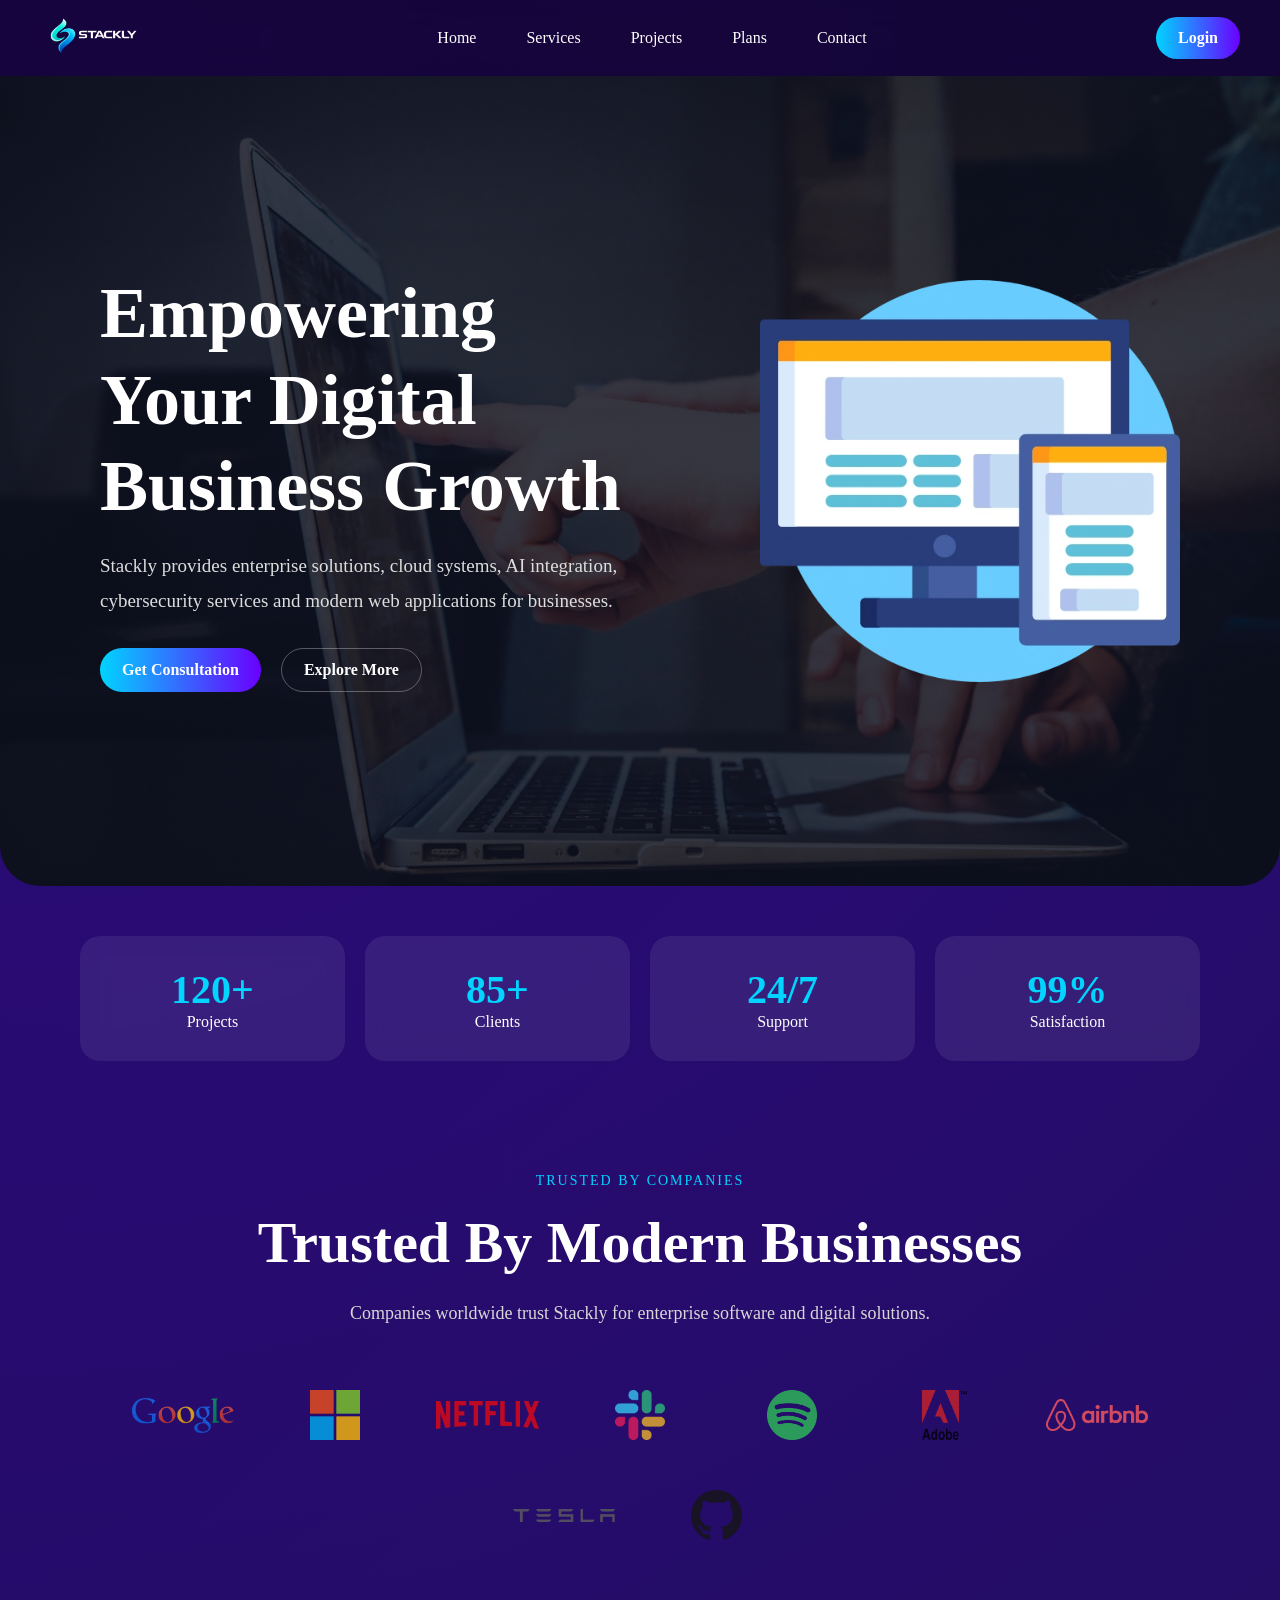
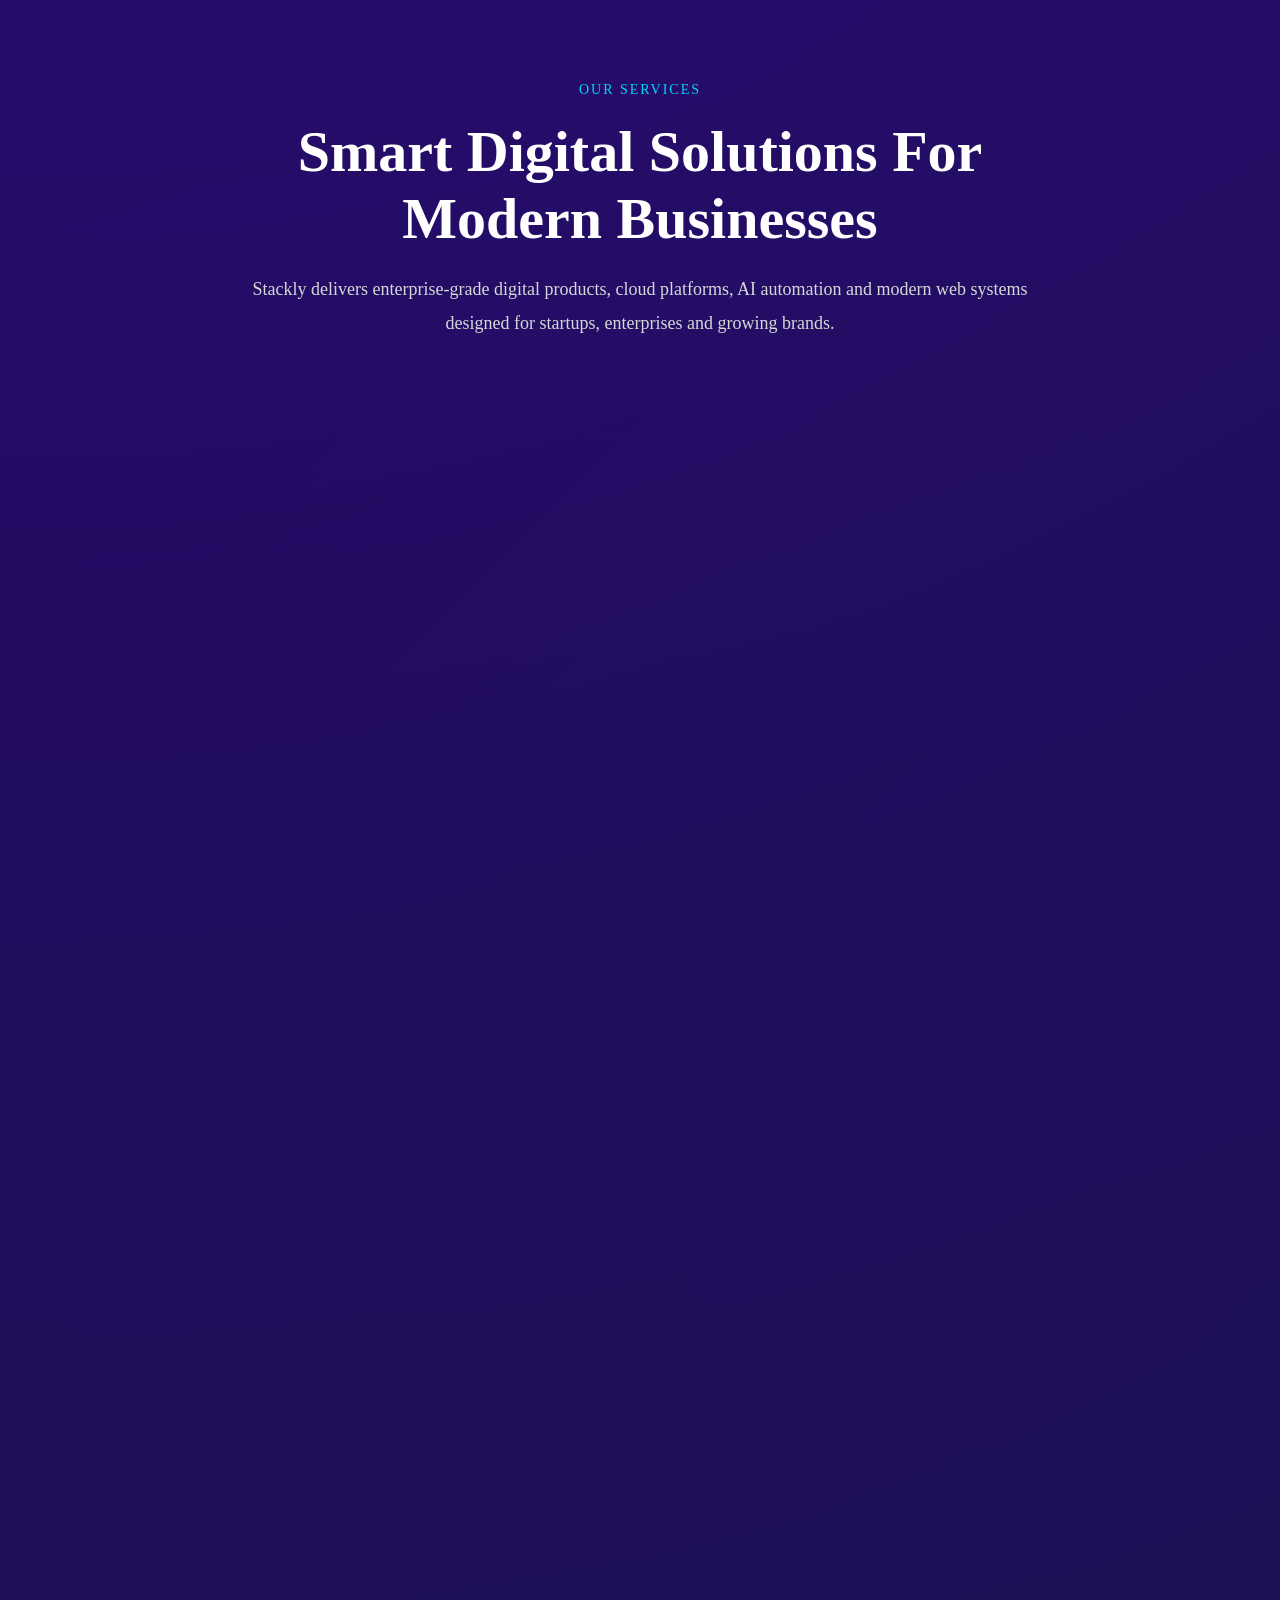
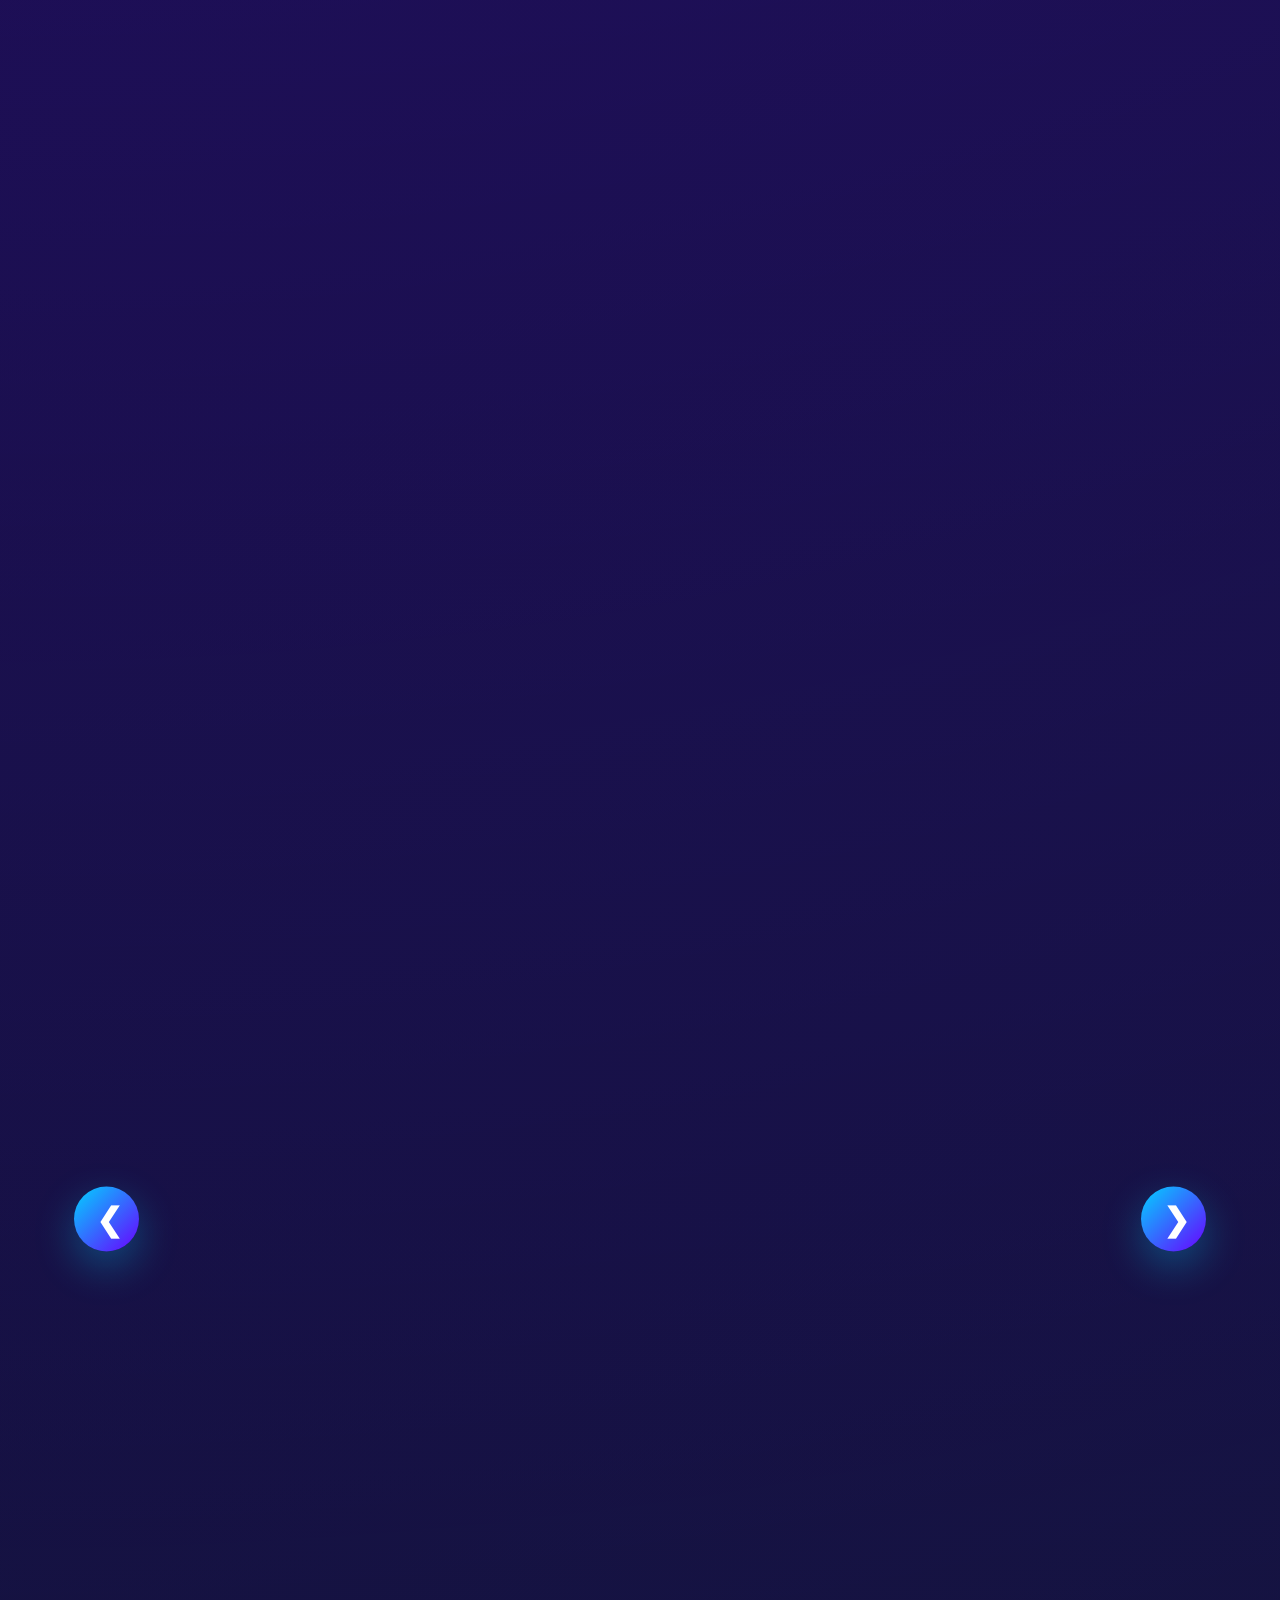
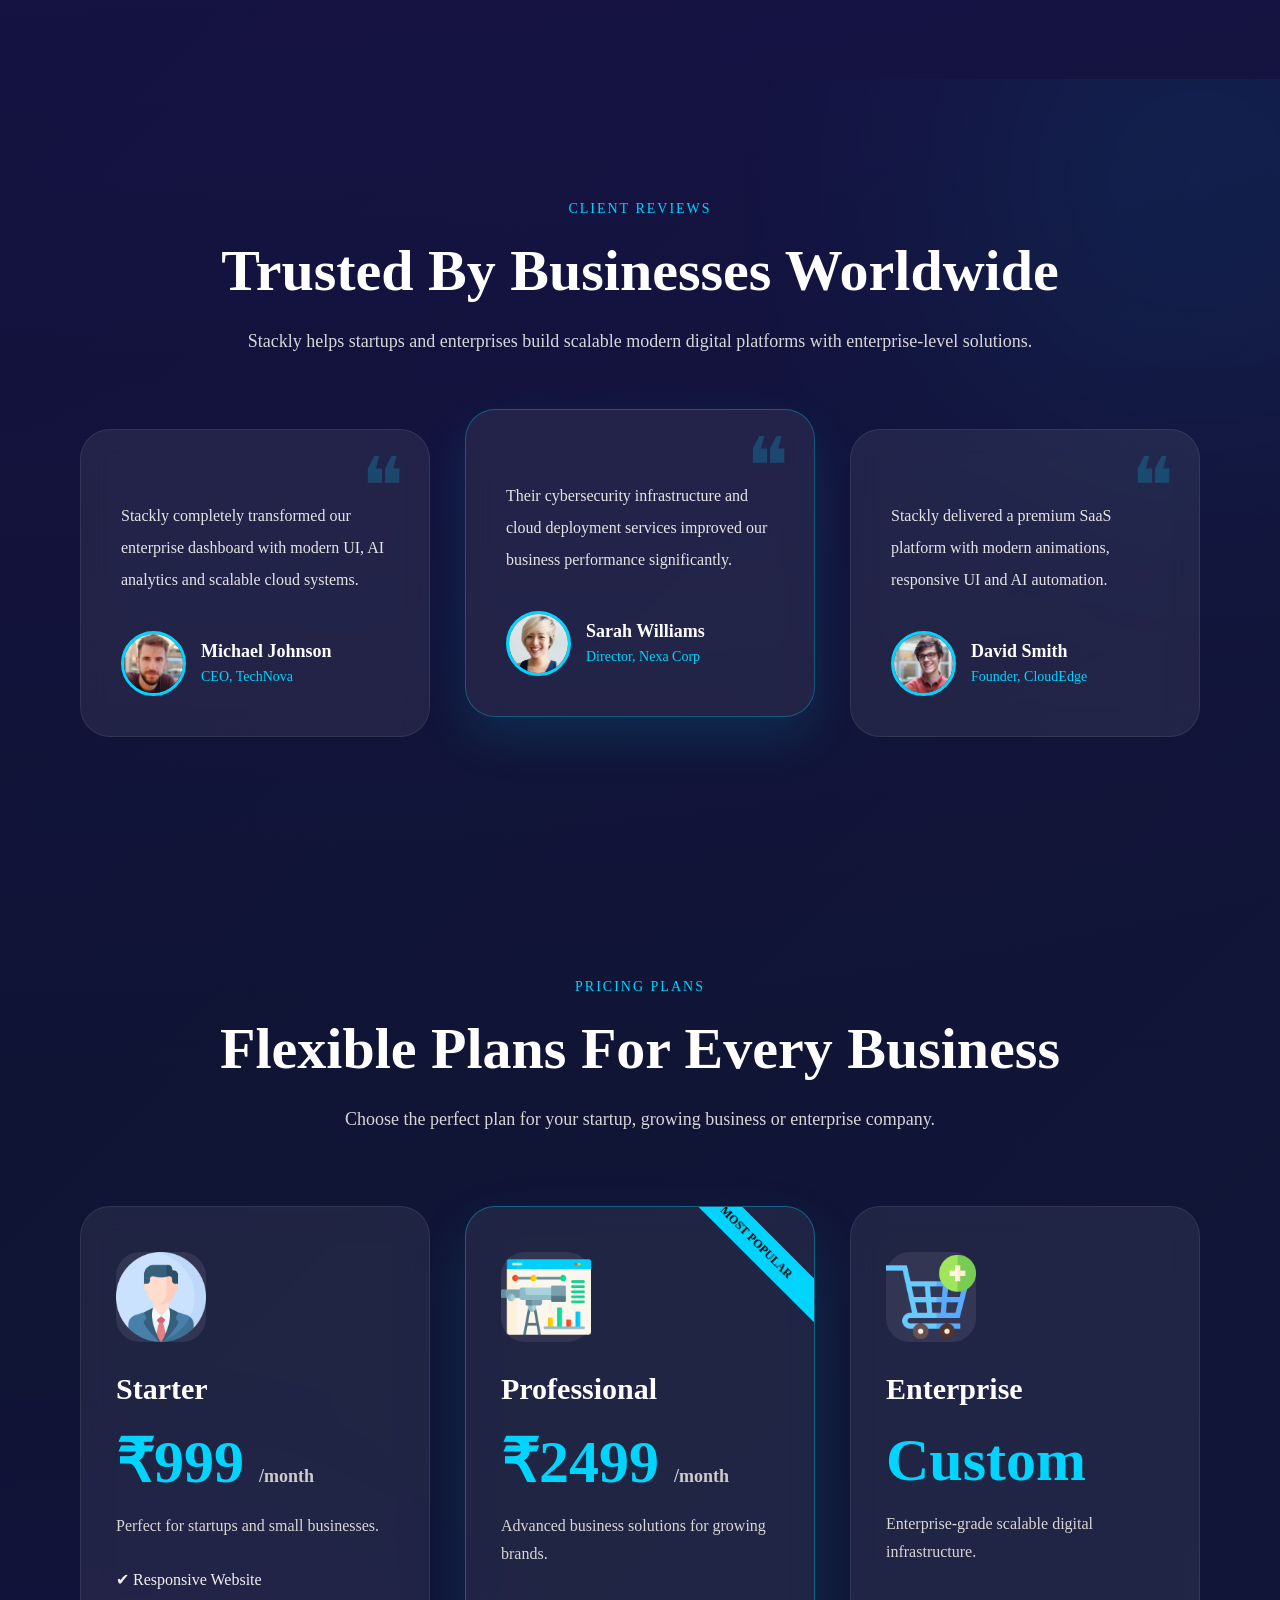
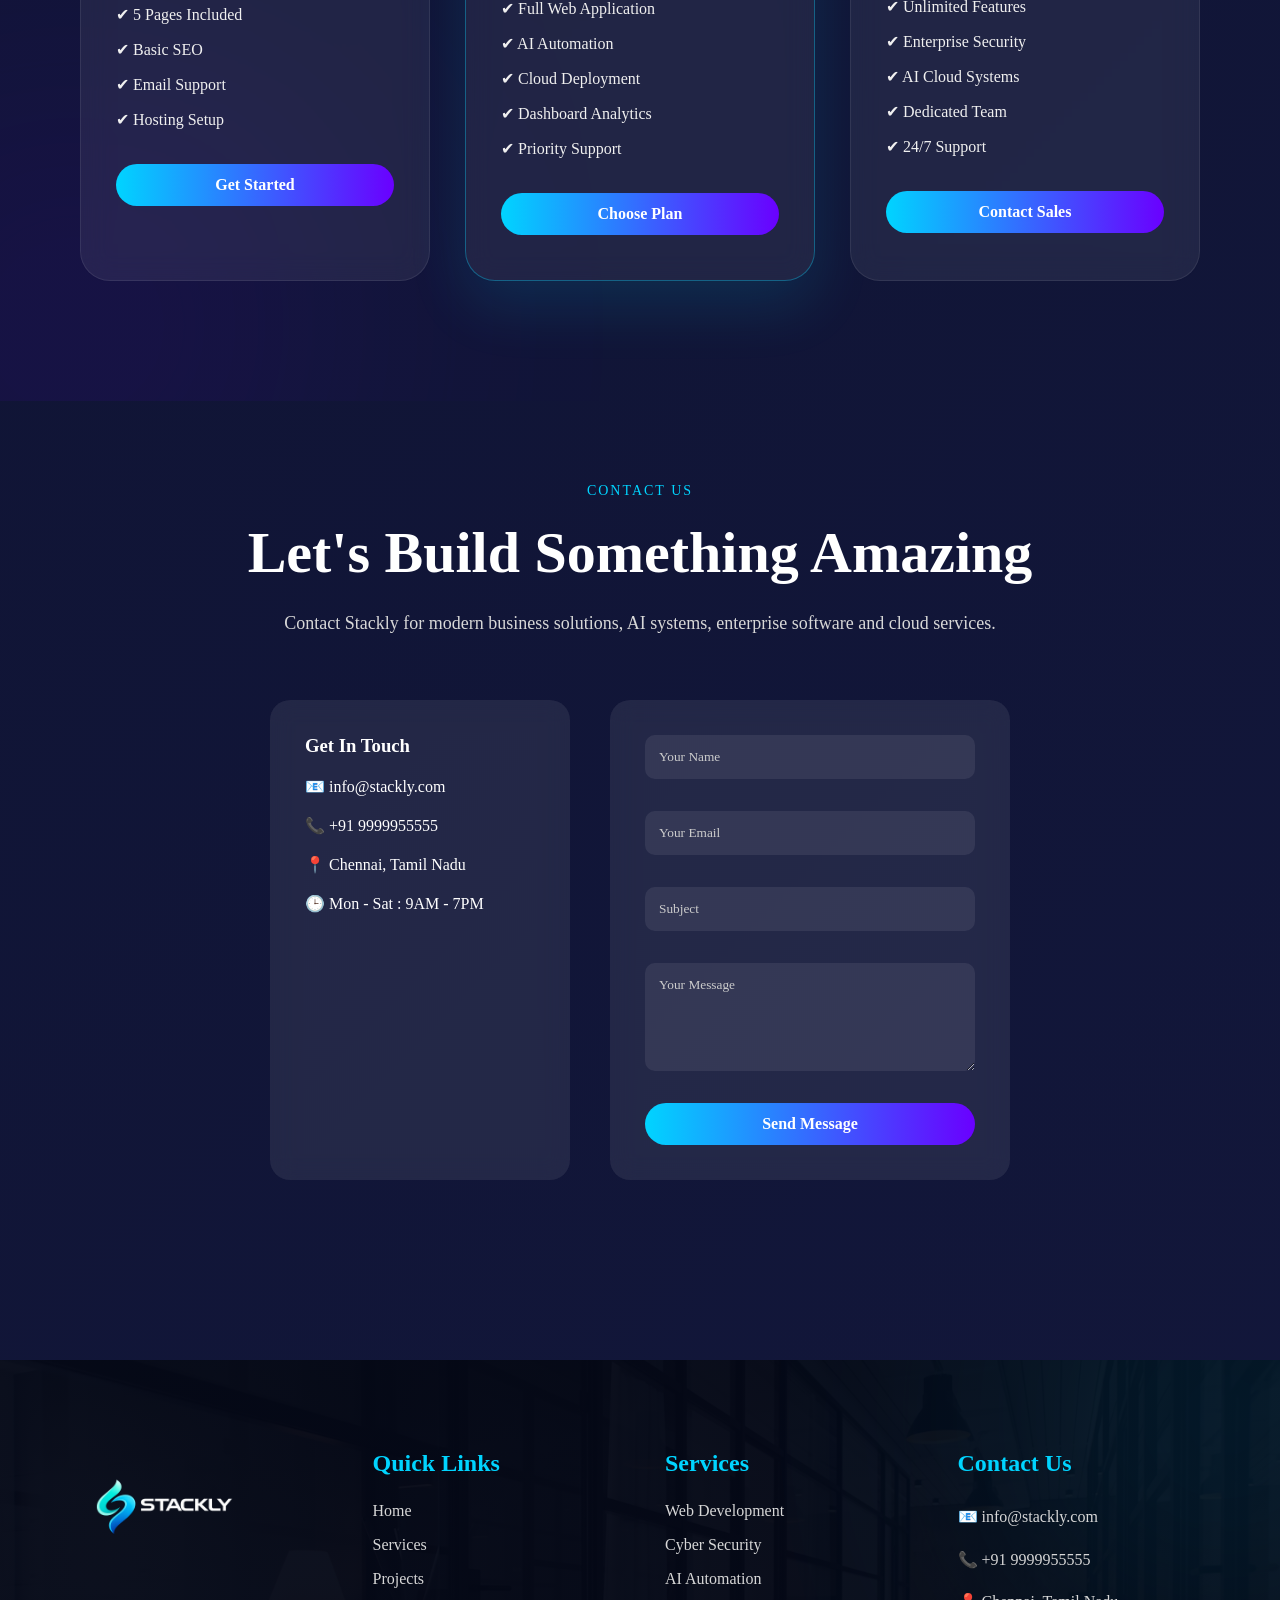
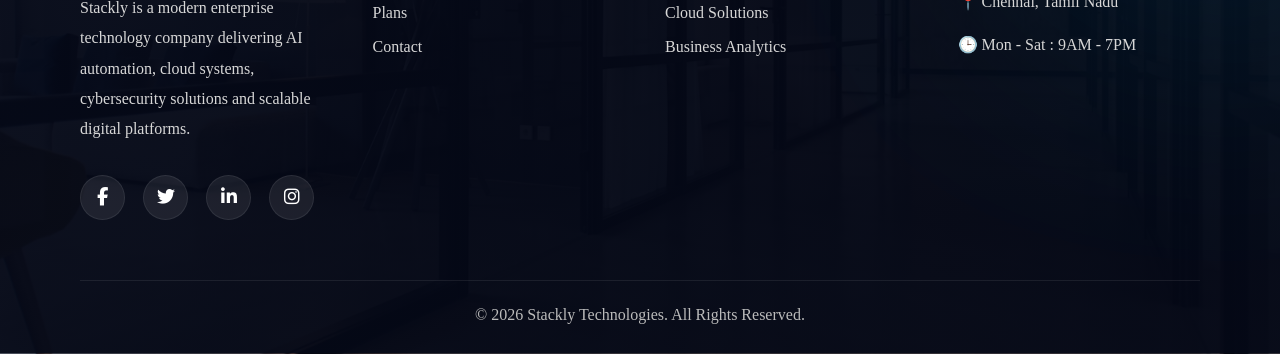
==== index.html @ 96a11498 "footer" ====
<!DOCTYPE html>
<html lang="en">
<head>
<meta charset="UTF-8">
<meta name="viewport" content="width=device-width, initial-scale=1.0">
<title>Stackly Corporate</title>

<link rel="stylesheet" href="style.css">
<link rel="stylesheet"
href="https://cdnjs.cloudflare.com/ajax/libs/font-awesome/6.5.1/css/all.min.css">
</head>

<body>

  <!-- HEADER -->
   <!-- HEADER -->
<header>

  <!-- LOGO -->
  <div class="logo">

    <a href="index.html">

      <img src="./Assest/stacklylogo (1).webp">

    </a>

  </div>

  <!-- DESKTOP NAV -->
  <nav class="nav-center">

    <a href="#home">Home</a>

    <a href="404.html">Services</a>

    <a href="404.html">Projects</a>

    <a href="404.html">Plans</a>

    <a href="404.html">Contact</a>

  </nav>

  <!-- LOGIN -->
  <button onclick="window.location.href='signin.html'">
    Login
  </button>

  <!-- MOBILE MENU ICON -->
  <div class="menu-toggle" onclick="openMenu()">

    ☰

  </div>

</header>

<!-- MOBILE SIDEBAR -->
<div class="mobile-menu" id="mobileMenu">

  <!-- CLOSE -->
  <div class="close-btn"
  onclick="closeMenu()">
    ✕
  </div>

  <a href="#home" onclick="closeMenu()">
    Home
  </a>

  <a href="404.html">
    Services
  </a>

  <a href="404.html">
    Projects
  </a>

  <a href="404.html">
    Plans
  </a>

  <a href="404.html">
    Contact
  </a>

  <button onclick="window.location.href='signin.html'">
    Login
  </button>

</div>

<section class="hero" id="home">

  <div class="hero-text fade">

    <h1>
      Empowering Your Digital Business Growth
    </h1>

    <p>
      Stackly provides enterprise solutions,
      cloud systems, AI integration,
      cybersecurity services and modern
      web applications for businesses.
    </p>

    <div class="hero-buttons">

      <button onclick="go404()">
  Get Consultation
</button>

      <button class="secondary-btn"
      onclick="go404()">
        Explore More
      </button>

    </div>

  </div>

  <img class="hero-image fade"
  src="./Assest/1055687[1] (1).webp">

</section>

<!-- STATS -->
<section class="stats fade">

  <div class="stat-box">
    <h2>120+</h2>
    <p>Projects</p>
  </div>

  <div class="stat-box">
    <h2>85+</h2>
    <p>Clients</p>
  </div>

  <div class="stat-box">
    <h2>24/7</h2>
    <p>Support</p>
  </div>

  <div class="stat-box">
    <h2>99%</h2>
    <p>Satisfaction</p>
  </div>

</section>

<!-- BRANDS -->
<!-- TRUSTED COMPANIES -->
<section class="brands fade">

  <div class="section-title">

    <span>TRUSTED BY COMPANIES</span>

    <h2>
      Trusted By Modern Businesses
    </h2>

    <p>
      Companies worldwide trust Stackly
      for enterprise software and digital solutions.
    </p>

  </div>

  <div class="brand-logos">

    <img src="./Assest/google-1-1[1].webp">

    <img src="./Assest/microsoft-5[1].webp">

    <img src="./Assest/netflix-3[1].webp">

    <img src="./Assest/slack-new-logo[1].webp">

    <img src="./Assest/spotify-2[1].webp">


  <img src="./Assest/adobe-2[1].webp">

  <img src="./Assest/airbnb[1].webp">

  <img src="./Assest/tesla-9[1].webp">

  <img src="./Assest/github-icon-1[1].webp">


  </div>

</section>

<!-- SERVICES -->
<section class="features" id="services">

  <div class="section-title fade">

    <span>OUR SERVICES</span>

    <h2>
      Smart Digital Solutions For Modern Businesses
    </h2>

    <p>
      Stackly delivers enterprise-grade digital products,
      cloud platforms, AI automation and modern web systems
      designed for startups, enterprises and growing brands.
    </p>

  </div>

  <div class="cards">

    <!-- CARD 1 -->
    <div class="card fade">

      <div class="service-icon">
        <img src="./Assest/1055687[1] (1).webp">
      </div>

      <h3>Web Development</h3>

      <p>
        Professional responsive websites,
        dashboards and enterprise systems.
      </p>

      <ul>
        <li>✔ React Applications</li>
        <li>✔ Corporate Platforms</li>
        <li>✔ API Integration</li>
      </ul>

      <button onclick="go404()">
        Explore Service
      </button>

    </div>

    <!-- CARD 2 -->
    <div class="card fade">

      <div class="service-icon">
        <img src="./Assest/3064197[1].webp">
      </div>

      <h3>Cyber Security</h3>

      <p>
         Enterprise-level cloud protection
        and secure infrastructure systems.
      </p>

      <ul>
        <li>✔ Threat Detection</li>
        <li>✔ Firewall Security</li>
        <li>✔ Secure Authentication</li>
      </ul>

      <button onclick="go404()">
        Explore Service
      </button>

    </div>

    <!-- CARD 3 -->
    <div class="card fade">

      <div class="service-icon">
        <img src="./Assest/4248443[1].webp">
      </div>

      <h3>AI Automation</h3>

      <p>
        AI-powered workflow systems
        and enterprise automation tools.
      </p>

      <ul>
        <li>✔ Smart Automation</li>
        <li>✔ AI Integration</li>
        <li>✔ Data Intelligence</li>
      </ul>

      <button onclick="go404()">
        Explore Service
      </button>

    </div>

    <!-- CARD 4 -->
    <div class="card fade">

      <div class="service-icon">
        <img src="./Assest/1055687[1] (1).webp">
      </div>

      <h3>Cloud Infrastructure</h3>

      <p>
        Scalable cloud hosting
        and enterprise deployment systems.
      </p>

      <ul>
        <li>✔ AWS Hosting</li>
        <li>✔ Cloud Security</li>
        <li>✔ High Performance</li>
      </ul>

      <button onclick="go404()">
        Explore Service
      </button>

    </div>

    <!-- CARD 5 -->
    <div class="card fade">

      <div class="service-icon">
        <img src="./Assest/2721297[1].webp">
      </div>

      <h3>Business Analytics</h3>

      <p>
        Smart business dashboards
        and real-time data analytics.
      </p>

      <ul>
        <li>✔ Live Reports</li>
        <li>✔ KPI Dashboard</li>
        <li>✔ Data Insights</li>
      </ul>

      <button onclick="go404()">
        Explore Service
      </button>

    </div>

    <!-- CARD 6 -->
    <div class="card fade">

      <div class="service-icon">
        <img src="./Assest/4149647[1].webp">
      </div>

      <h3>UI/UX Design</h3>

      <p>
        Modern interactive user interfaces
        with premium user experience.
      </p>

      <ul>
        <li>✔ Mobile Responsive</li>
        <li>✔ Glassmorphism UI</li>
        <li>✔ Interactive Design</li>
      </ul>

      <button onclick="go404()">
        Explore Service
      </button>

    </div>

  </div>

</section>

<!-- ABOUT -->
<section class="about fade">

  <div class="about-image">

    <img src="./Assest/photo-1522071820081-009f0129c71c.webp">

  </div>

  <div class="about-content">

    <h2>Why Choose Stackly?</h2>



    <p>
      Stackly delivers enterprise-grade
      solutions with modern technologies,
      scalable architecture and AI automation.
    </p>

    <div class="about-points">

      <div>✔ 10+ Years Experience</div>
      <div>✔ Global Support</div>
      <div>✔ AI Automation</div>
      <div>✔ Secure Infrastructure</div>

    </div>

  </div>

</section>

<!-- PROJECTS -->
<!-- PROJECTS -->
<section class="gallery" id="projects">

  <div class="section-title fade">

    <span>OUR PROJECTS</span>

    <h2>
      Professional Digital Products & Solutions
    </h2>

    <p>
      Explore enterprise-grade applications,
      SaaS systems and modern business platforms
      developed by Stackly.
    </p>

  </div>

  <!-- SLIDER -->
  <div class="project-slider">

    <!-- LEFT BUTTON -->
    <button class="slide-btn left"
    onclick="moveSlide(-1)">
      ❮
    </button>

    <!-- PROJECT WRAPPER -->
    <div class="project-container">

      <div class="project-track" id="projectTrack">

        <!-- CARD 1 -->
        <div class="project-card fade">

          <img src="./Assest/photo-1498050108023-c5249f4df085.webp">

          <div class="project-content">

            <span>Corporate</span>

            <h3>Enterprise Dashboard</h3>

            <p>
              Modern enterprise dashboard providing real-time analytics,
  business monitoring, performance tracking and centralized
  management solutions for growing organizations.
            </p>

            <button onclick="go404()">
              View Project
            </button>

          </div>

        </div>

        <!-- CARD 2 -->
        <div class="project-card fade">

          <img src="./Assest/photo-1516321318423-f06f85e504b3.webp">

          <div class="project-content">

            <span>AI Platform</span>

            <h3>Automation System</h3>

            <p>
              Intelligent automation platform designed to streamline
  workflows, optimize business operations and improve
  productivity using advanced AI-powered solutions.
            </p>

            <button onclick="go404()">
              View Project
            </button>

          </div>

        </div>

        <!-- CARD 3 -->
        <div class="project-card fade">

          <img src="./Assest/photo-1520607162513-77705c0f0d4a.webp">

          <div class="project-content">

            <span>Cloud</span>

            <h3>Cloud Infrastructure</h3>

            <p>
               Scalable cloud infrastructure platform providing
  secure hosting, enterprise deployment, data storage
  and high-performance cloud computing solutions.
            </p>

            <button onclick="go404()">
              View Project
            </button>

          </div>

        </div>

        <!-- CARD 4 -->
        <div class="project-card fade">

          <img src="./Assest/photo-1556740749-887f6717d7e4.webp">

          <div class="project-content">

            <span>E-Commerce</span>

            <h3>Online Shopping Platform</h3>

            <p>
              Modern e-commerce platform with secure payments,
  smart inventory management, responsive design
  and seamless online shopping experience.
            </p>

            <button onclick="go404()">
              View Project
            </button>

          </div>

        </div>

        <!-- CARD 5 -->
        <div class="project-card fade">

          <img src="./Assest/photo-1559028012-481c04fa702d.webp">

          <div class="project-content">

            <span>Security</span>

            <h3>Cyber Security Portal</h3>

            <p>
             Enterprise-grade cybersecurity platform offering
  threat detection, secure authentication, firewall protection
  and real-time security monitoring solutions.
            </p>

            <button onclick="go404()">
              View Project
            </button>

          </div>

        </div>

        <!-- CARD 6 -->
        <div class="project-card fade">

          <img src="./Assest/photo-1460925895917-afdab827c52f.webp">

          <div class="project-content">

            <span>Analytics</span>

            <h3>Business Analytics</h3>

            <p>
              Advanced business analytics platform providing
  real-time insights, KPI tracking, performance monitoring
  and smart decision-making dashboards for enterprises.
            </p>

            <button onclick="go404()">
              View Project
            </button>

          </div>

        </div>

        <!-- CARD 7 -->
        <div class="project-card fade">

          <img src="./Assest/photo-1504384308090-c894fdcc538d.webp">

          <div class="project-content">

            <span>Startup</span>

            <h3>Startup SaaS Platform</h3>

            <p>
              Cloud-based SaaS application with
    subscription management and customer engagement tools.
            </p>

            <button onclick="go404()">
              View Project
            </button>

          </div>

        </div>

        <!-- CARD 8 -->
        <div class="project-card fade">

          <img src="./Assest/photo-1451187580459-43490279c0fa.webp">

          <div class="project-content">

            <span>Technology</span>

            <h3>AI Cloud Platform</h3>

            <p>
              AI AI cloud platform enabling automation,
    predictive analytics and enterprise data processing.
            </p>

            <button onclick="go404()">
              View Project
            </button>

          </div>

        </div>

      </div>

    </div>

    <!-- RIGHT BUTTON -->
    <button class="slide-btn right"
    onclick="moveSlide(1)">
      ❯
    </button>

  </div>

</section>

<!-- TESTIMONIAL -->
<!-- TESTIMONIAL -->
<section class="testimonial fade">

  <div class="testimonial-title">

    <span>CLIENT REVIEWS</span>

    <h2>
      Trusted By Businesses Worldwide
    </h2>

    <p>
      Stackly helps startups and enterprises
      build scalable modern digital platforms
      with enterprise-level solutions.
    </p>

  </div>

  <div class="testimonial-wrapper">

    <!-- CARD 1 -->
    <div class="testimonial-card-modern">

      <div class="quote-icon">
        ❝
      </div>

      <p>
        Stackly completely transformed our
        enterprise dashboard with modern UI,
        AI analytics and scalable cloud systems.
      </p>

      <div class="client-info">

        <img src="./Assest/32[1].webp">

        <div>

          <h4>Michael Johnson</h4>

          <span>CEO, TechNova</span>

        </div>

      </div>

    </div>

    <!-- CARD 2 -->
    <div class="testimonial-card-modern active-card">

      <div class="quote-icon">
        ❝
      </div>

      <p>
        Their cybersecurity infrastructure
        and cloud deployment services improved
        our business performance significantly.
      </p>

      <div class="client-info">

        <img src="./Assest/44[1].webp">

        <div>

          <h4>Sarah Williams</h4>

          <span>Director, Nexa Corp</span>

        </div>

      </div>

    </div>

    <!-- CARD 3 -->
    <div class="testimonial-card-modern">

      <div class="quote-icon">
        ❝
      </div>

      <p>
        Stackly delivered a premium SaaS
        platform with modern animations,
        responsive UI and AI automation.
      </p>

      <div class="client-info">

        <img src="./Assest/51[1].webp">

        <div>

          <h4>David Smith</h4>

          <span>Founder, CloudEdge</span>

        </div>

      </div>

    </div>

  </div>

</section>

<!-- PRICING -->
<section class="pricing" id="plans">

  <div class="pricing-title fade">

    <span>PRICING PLANS</span>

    <h2>
      Flexible Plans For Every Business
    </h2>

    <p>
      Choose the perfect plan for your startup,
      growing business or enterprise company.
    </p>

  </div>

  <div class="pricing-wrapper">

    <!-- STARTER -->
    <div class="pricing-card fade">

      <div class="plan-image">

        <img src="./Assest/3135715[1].webp">

      </div>

      <h3>Starter</h3>

      <h1>
        ₹999
        <span>/month</span>
      </h1>

      <p class="plan-desc">
        Perfect for startups and small businesses.
      </p>

      <ul>

        <li>✔ Responsive Website</li>

        <li>✔ 5 Pages Included</li>

        <li>✔ Basic SEO</li>

        <li>✔ Email Support</li>

        <li>✔ Hosting Setup</li>

      </ul>

      <button onclick="go404()">
        Get Started
      </button>

    </div>

    <!-- PROFESSIONAL -->
    <div class="pricing-card featured-plan fade">

      <div class="popular-badge">
        MOST POPULAR
      </div>

      <div class="plan-image">

        <img src="./Assest/4149647[1].webp">

      </div>

      <h3>Professional</h3>

      <h1>
        ₹2499
        <span>/month</span>
      </h1>

      <p class="plan-desc">
        Advanced business solutions for growing brands.
      </p>

      <ul>

        <li>✔ Full Web Application</li>

        <li>✔ AI Automation</li>

        <li>✔ Cloud Deployment</li>

        <li>✔ Dashboard Analytics</li>

        <li>✔ Priority Support</li>

      </ul>

      <button onclick="go404()">
        Choose Plan
      </button>

    </div>

    <!-- ENTERPRISE -->
    <div class="pricing-card fade">

      <div class="plan-image">

        <img src="./Assest/3523887[1].webp">

      </div>

      <h3>Enterprise</h3>

      <h1>
        Custom
      </h1>

      <p class="plan-desc">
        Enterprise-grade scalable digital infrastructure.
      </p>

      <ul>

        <li>✔ Unlimited Features</li>

        <li>✔ Enterprise Security</li>

        <li>✔ AI Cloud Systems</li>

        <li>✔ Dedicated Team</li>

        <li>✔ 24/7 Support</li>

      </ul>

      <button onclick="go404()">
        Contact Sales
      </button>

    </div>

  </div>

</section>
<!-- CONTACT -->
<section class="contact fade" id="contact">

  <div class="section-title">

    <span>CONTACT US</span>

    <h2>
      Let's Build Something Amazing
    </h2>

    <p>
      Contact Stackly for modern business solutions,
      AI systems, enterprise software and cloud services.
    </p>

  </div>

  <div class="contact-container">

    <!-- INFO -->
    <div class="contact-info">

      <h3>Get In Touch</h3>

      <p>📧 info@stackly.com</p>

      <p>📞 +91 9999955555</p>

      <p>📍 Chennai, Tamil Nadu</p>

      <p>🕒 Mon - Sat : 9AM - 7PM</p>

    </div>

    <!-- FORM -->
    <div class="contact-form">

      <!-- NAME -->
      <input
      type="text"
      id="contactName"
      placeholder="Your Name">

      <small class="contact-error"
      id="nameError"></small>

      <!-- EMAIL -->
      <input
      type="email"
      id="contactEmail"
      placeholder="Your Email">

      <small class="contact-error"
      id="emailError"></small>

      <!-- SUBJECT -->
      <input
      type="text"
      id="contactSubject"
      placeholder="Subject">

      <small class="contact-error"
      id="subjectError"></small>

      <!-- MESSAGE -->
      <textarea
      rows="5"
      id="contactMessage"
      placeholder="Your Message"></textarea>

      <small class="contact-error"
      id="messageError"></small>

      <!-- BUTTON -->
      <button onclick="validateContact()">
        Send Message
      </button>

    </div>

  </div>

</section>

<!-- FOOTER -->
<!-- FOOTER -->
<footer class="footer">

  <div class="footer-top">

    <!-- COMPANY -->
    <div class="footer-box">

      <!-- LOGO -->
      <a href="index.html">

        <img
        src="./Assest/stacklylogo (1).webp"
        class="footer-logo">

      </a>

      <p>
        Stackly is a modern enterprise technology company
        delivering AI automation, cloud systems,
        cybersecurity solutions and scalable digital platforms.
      </p>

      <!-- SOCIAL -->
      <div class="social-icons">

  <a href="#">
    <i class="fab fa-facebook-f"></i>
  </a>

  <a href="#">
    <i class="fab fa-twitter"></i>
  </a>

  <a href="#">
    <i class="fab fa-linkedin-in"></i>
  </a>

  <a href="#">
    <i class="fab fa-instagram"></i>
  </a>

</div>

    </div>

    <!-- QUICK LINKS -->
    <div class="footer-box">

      <h3>Quick Links</h3>

      <ul>

        <li>
          <a href="index.html">
            Home
          </a>
        </li>

        <li>
          <a href="404.html">
            Services
          </a>
        </li>

        <li>
          <a href="404.html">
            Projects
          </a>
        </li>

        <li>
          <a href="404.html">
            Plans
          </a>
        </li>

        <li>
          <a href="404.html">
            Contact
          </a>
        </li>

      </ul>

    </div>

    <!-- SERVICES -->
    <div class="footer-box">

      <h3>Services</h3>

      <ul>

        <li>
          <a href="404.html">
            Web Development
          </a>
        </li>

        <li>
          <a href="404.html">
            Cyber Security
          </a>
        </li>

        <li>
          <a href="404.html">
            AI Automation
          </a>
        </li>

        <li>
          <a href="404.html">
            Cloud Solutions
          </a>
        </li>

        <li>
          <a href="404.html">
            Business Analytics
          </a>
        </li>

      </ul>

    </div>

    <!-- CONTACT -->
    <div class="footer-box">

      <h3>Contact Us</h3>

      <p>📧 info@stackly.com</p>

      <p>📞 +91 9999955555</p>

      <p>📍 Chennai, Tamil Nadu</p>

      <p>🕒 Mon - Sat : 9AM - 7PM</p>

    </div>

  </div>

  <!-- BOTTOM -->
  <div class="footer-bottom">

    <p>
      © 2026 Stackly Technologies.
      All Rights Reserved.
    </p>

  </div>

</footer>

<script>

/* CONSULT */
function start(){
  alert("Consultation request sent!");
}

/* 404 */
function go404(){
  window.location.href = "404.html";
}

/* FADE */
const faders =
document.querySelectorAll('.fade');

const observer =
new IntersectionObserver(entries=>{

  entries.forEach(entry=>{

    if(entry.isIntersecting){

      entry.target.classList.add('show');

    }

  });

},{threshold:0.2});

faders.forEach(el=>observer.observe(el));

/* ======================= */
/* PROJECT SLIDER */
/* ======================= */

/* ========================= */
/* PREMIUM PROJECT SLIDER */
/* ========================= */

const track =
document.getElementById("projectTrack");

const cards =
document.querySelectorAll(".project-card");

let currentIndex = 0;

function getVisibleCards(){

  if(window.innerWidth <= 768){

    return 1;

  }else if(window.innerWidth <= 1024){

    return 2;

  }else{

    return 3;
  }
}

function moveSlide(direction){

  const visibleCards =
  getVisibleCards();

  const cardWidth =
  cards[0].offsetWidth + 25;

  currentIndex += direction;

  const maxIndex =
  cards.length - visibleCards;

  if(currentIndex < 0){

    currentIndex = maxIndex;
  }

  if(currentIndex > maxIndex){

    currentIndex = 0;
  }

  track.style.transform =
  `translateX(-${currentIndex * cardWidth}px)`;
}

/* AUTO SLIDE */
setInterval(()=>{

  moveSlide(1);

},4000);

/* CONTACT VALIDATION */
function validateContact(){

  let name =
  document.getElementById("contactName").value.trim();

  let email =
  document.getElementById("contactEmail").value.trim();

  let subject =
  document.getElementById("contactSubject").value.trim();

  let message =
  document.getElementById("contactMessage").value.trim();

  let valid = true;

  /* CLEAR */
  document.getElementById("nameError").innerText = "";
  document.getElementById("emailError").innerText = "";
  document.getElementById("subjectError").innerText = "";
  document.getElementById("messageError").innerText = "";

  /* NAME */
  if(name === ""){

    document.getElementById("nameError")
    .innerText = "Name is required";

    valid = false;
  }

  /* EMAIL */
  let emailPattern =
  /^[^ ]+@[^ ]+\.[a-z]{2,3}$/;

  if(!email.match(emailPattern)){

    document.getElementById("emailError")
    .innerText = "Enter valid email";

    valid = false;
  }

  /* SUBJECT */
  if(subject === ""){

    document.getElementById("subjectError")
    .innerText = "Subject is required";

    valid = false;
  }

  /* MESSAGE */
  if(message.length < 10){

    document.getElementById("messageError")
    .innerText =
    "Message must be at least 10 characters";

    valid = false;
  }

  /* SUCCESS */
  if(valid){

    window.location.href =
    "404.html";
  }

}

/* MOBILE MENU */

function openMenu(){

  document
  .getElementById("mobileMenu")
  .classList.add("active");
}

function closeMenu(){

  document
  .getElementById("mobileMenu")
  .classList.remove("active");
}

</script>

</body>
</html>
---- style.css ----
*{
  margin:0;
  padding:0;
  box-sizing:border-box;
  font-family:'Segoe UI';
}

html{
  scroll-behavior:smooth;
}

/* BODY */
body{
  overflow-x:hidden;
  color:white;

  background:
  radial-gradient(circle at top left,
  rgba(98,0,255,0.4), transparent 35%),

  radial-gradient(circle at bottom right,
  rgba(0,212,255,0.3), transparent 35%),

  linear-gradient(135deg,#0b0f2a,#1a1f4c);

  background-size:200% 200%;
  animation:bgMove 12s ease infinite;
}

/* HEADER */
header{
  position:sticky;
  top:0;
  z-index:1000;

  display:grid;
  grid-template-columns:auto 1fr auto;
  align-items:center;

  padding:0px 40px;

  background:rgba(0,0,0,0.5);
  backdrop-filter:blur(10px);
}

/* LOGO */
/* HEADER LOGO */
.logo img{

  height:72px;

  width:auto;

  cursor:pointer;

  transition:0.4s;
}

/* HOVER */
.logo img:hover{

  transform:scale(1.05);
}

/* NAVBAR */
.nav-center{
  display:flex;
  justify-content:center;
  gap:50px;
}

.nav-center a{
  text-decoration:none;
  color:white;
  transition:0.3s;
}

.nav-center a:hover{
  color:#00d4ff;
}

/* BUTTON */
button{
  padding:12px 22px;
  border:none;
  border-radius:30px;
  background:linear-gradient(90deg,#00d4ff,#6a00ff);
  color:white;
  cursor:pointer;
  transition:0.4s;
  font-weight:bold;
}

button:hover{
  transform:translateY(-3px);
  box-shadow:0 10px 25px rgba(0,212,255,0.3);
}

/* HERO */
.hero{
  min-height:90vh;

  display:flex;
  justify-content:space-between;
  align-items:center;

  padding:100px;

  background:
  linear-gradient(rgba(5,8,22,0.8),
  rgba(5,8,22,0.8)),

  url('./Assest/photo-1516321318423-f06f85e504b3.webp');

  background-size:cover;
  background-position:center;

  border-radius:0 0 40px 40px;
}

/* HERO TEXT */
.hero-text{
  width:50%;
}

.hero-text h1{
  font-size:65px;
  line-height:1.2;
}

.hero-text p{
  margin-top:20px;
  color:#ddd;
  line-height:1.8;
}

/* HERO BUTTONS */
.hero-buttons{
  margin-top:30px;
  display:flex;
  gap:20px;
}

.secondary-btn{
  background:transparent;
  border:1px solid rgba(255,255,255,0.3);
}

/* HERO IMAGE */
.hero-image{
  width:350px;
  animation:floatImage 5s ease-in-out infinite;
}

/* STATS */
.stats{
  display:grid;
  grid-template-columns:repeat(4,1fr);
  gap:20px;

  padding:50px 80px;
}

.stat-box{
  background:rgba(255,255,255,0.08);
  backdrop-filter:blur(12px);

  padding:30px;
  border-radius:20px;
  text-align:center;

  transition:0.4s;
}

.stat-box:hover{
  transform:translateY(-10px);
}

.stat-box h2{
  font-size:40px;
  color:#00d4ff;
}

/* BRANDS */

/* ========================= */
/* BRAND LOGOS */
/* ========================= */

.brand-logos{

  margin-top:50px;

  display:grid;

  grid-template-columns:
  repeat(auto-fit,minmax(180px,1fr));

  gap:30px;
}

/* BRAND BOX */

/* ========================= */
/* BRAND LOGOS */
/* ========================= */

.brands{
  padding:100px 80px;

  text-align:center;
}

/* LOGO WRAPPER */
.brand-logos{

  margin-top:60px;

  display:flex;

  justify-content:center;
  align-items:center;

  gap:70px;

  flex-wrap:wrap;
}

/* LOGOS */
.brand-logos img{

  width:120px;
  height:50px;

  object-fit:contain;

  opacity:1;

  transition:0.4s;

  filter:none;
}
/* HOVER */
.brand-logos img:hover{

  filter:
  grayscale(0%)
  brightness(1);

  opacity:1;

  transform:
  translateY(-6px)
  scale(1.08);
}

/* MOBILE */
@media(max-width:900px){

  .brands{
    padding:80px 25px;
  }

  .brand-logos{
    gap:35px;
  }

  .brand-logos img{
    width:90px;
  }

}
.brand-box{

  background:
  rgba(255,255,255,0.06);

  border:
  1px solid rgba(255,255,255,0.08);

  backdrop-filter:blur(12px);

  border-radius:25px;

  padding:25px;

  text-align:center;

  transition:0.4s;

  overflow:hidden;

  position:relative;
}

/* HOVER */
.brand-box:hover{

  transform:
  translateY(-10px);

  box-shadow:
  0 20px 40px rgba(0,0,0,0.2);
}

/* IMAGE */
.brand-box img{

  width:100%;
  height:100px;

  object-fit:cover;

  border-radius:16px;

  margin-bottom:18px;

  transition:0.5s;
}

/* ZOOM */
.brand-box:hover img{

  transform:scale(1.08);
}

/* TEXT */
.brand-box span{

  color:white;

  font-size:18px;
  font-weight:600;
}
.brands{
  padding:60px 80px;
  text-align:center;
}

.brands h2{
  font-size:40px;
}

.brand-logos{
  margin-top:40px;

  display:flex;
  justify-content:center;
  gap:50px;
  flex-wrap:wrap;
}

.brand-logos img{
  width:70px;
  opacity:0.8;
  transition:0.4s;
}

.brand-logos img:hover{
  transform:scale(1.2);
  opacity:1;
}

/* SERVICES */
.features{
  padding:80px;
  text-align:center;
}

.features h2{
  font-size:42px;
}

.service-desc{
  margin:20px auto 50px;
  max-width:700px;
  color:#ddd;
}

/* CARDS */
.cards{
  display:flex;
  justify-content:center;
  gap:25px;
  flex-wrap:wrap;
}

.card{
  width:300px;

  background:rgba(255,255,255,0.08);
  backdrop-filter:blur(12px);

  border-radius:20px;
  padding:30px;

  transition:0.4s;
  position:relative;
  overflow:hidden;
}

.card:hover{
  transform:translateY(-10px);
}

.card::before{
  content:"";

  position:absolute;
  width:120px;
  height:120px;

  background:rgba(255,255,255,0.1);

  border-radius:50%;

  top:-40px;
  right:-40px;
}

.card img{
  width:70px;
  margin-bottom:20px;
}

.card h3{
  margin-bottom:15px;
}

.card ul{
  text-align:left;
  margin:20px 0;
  line-height:2;
  padding-left:20px;
}

/* ABOUT */
.about{
  padding:80px;

  display:flex;
  justify-content:center;
  align-items:center;
  gap:50px;

  flex-wrap:wrap;
}

.about-image img{
  width:450px;
  border-radius:25px;

  box-shadow:0 20px 40px rgba(0,0,0,0.4);
}

.about-content{
  width:500px;
}

.about-content h2{
  font-size:42px;
  margin-bottom:20px;
}

.about-content p{
  color:#ddd;
  line-height:1.9;
}

.about-points{
  margin-top:25px;

  display:grid;
  gap:15px;
}

/* PROJECT */
.gallery{
  padding:80px;
  text-align:center;
}

.gallery h2{
  font-size:42px;
}

/* SLIDER */
.slider{
  display:flex;
  align-items:center;
  justify-content:center;
  margin-top:40px;
}

.project-wrapper{
  width:930px;
  overflow:hidden;
}

.project-cards{
  display:flex;
  transition:0.5s;
}

/* PROJECT CARD */
/* .project-card{
  min-width:280px;

  margin:10px;

  background:white;
  color:black;

  border-radius:20px;
  overflow:hidden;

  transition:0.4s;
} */

.project-card:hover{
  transform:translateY(-10px);
}

.project-card img{
  width:100%;
  height:180px;
  object-fit:cover;
}

.project-card h3,
.project-card button{
  margin:15px;
}

/* ARROWS */
.arrow{
  width:50px;
  height:50px;

  border-radius:50%;
  border:none;

  background:#00d4ff;

  font-size:25px;
  cursor:pointer;
}

/* ========================= */
/* PREMIUM TESTIMONIAL */
/* ========================= */

.testimonial{
  padding:120px 80px;

  position:relative;
  overflow:hidden;
}

/* BG GLOW */
.testimonial::before{
  content:"";

  position:absolute;

  width:400px;
  height:400px;

  background:#00d4ff;

  border-radius:50%;

  filter:blur(140px);

  opacity:0.12;

  top:-100px;
  right:-120px;
}

/* TITLE */
.testimonial-title{
  text-align:center;
  max-width:850px;
  margin:auto auto 70px;

  position:relative;
  z-index:2;
}

.testimonial-title span{
  color:#00d4ff;

  letter-spacing:2px;
  font-size:14px;
}

.testimonial-title h2{
  font-size:58px;

  margin:20px 0;
}

.testimonial-title p{
  color:#d7d7d7;
  line-height:1.9;
}

/* WRAPPER */
.testimonial-wrapper{
  display:grid;
  grid-template-columns:repeat(auto-fit,minmax(320px,1fr));

  gap:35px;

  position:relative;
  z-index:2;
}

/* CARD */
.testimonial-card-modern{
  position:relative;

  background:rgba(255,255,255,0.07);

  backdrop-filter:blur(14px);

  border:1px solid rgba(255,255,255,0.08);

  border-radius:30px;

  padding:40px;

  transition:0.5s;

  overflow:hidden;
}

/* ACTIVE CARD */
.active-card{
  transform:translateY(-20px);

  border:1px solid rgba(0,212,255,0.3);

  box-shadow:0 20px 50px rgba(0,212,255,0.12);
}

/* HOVER */
.testimonial-card-modern:hover{
  transform:translateY(-15px);
}

/* QUOTE */
.quote-icon{
  font-size:80px;

  color:#00d4ff;

  opacity:0.2;

  position:absolute;

  top:10px;
  right:25px;
}

/* TEXT */
.testimonial-card-modern p{
  color:#e5e5e5;

  line-height:2;

  margin-top:30px;

  position:relative;
  z-index:2;
}

/* CLIENT */
.client-info{
  display:flex;
  align-items:center;

  gap:15px;

  margin-top:35px;
}

/* IMAGE */
.client-info img{
  width:65px;
  height:65px;

  border-radius:50%;

  object-fit:cover;

  border:3px solid #00d4ff;
}

/* NAME */
.client-info h4{
  font-size:18px;
  margin-bottom:5px;
}

/* ROLE */
.client-info span{
  color:#00d4ff;
  font-size:14px;
}

/* MOBILE */
@media(max-width:900px){

  .testimonial{
    padding:90px 25px;
  }

  .testimonial-title h2{
    font-size:42px;
  }

}

/* PRICING */
/* ========================= */
/* PREMIUM PRICING */
/* ========================= */

.pricing{
  padding:120px 80px;

  position:relative;
  overflow:hidden;
}

/* GLOW */
.pricing::before{
  content:"";

  position:absolute;

  width:450px;
  height:450px;

  background:#6a00ff;

  border-radius:50%;

  filter:blur(160px);

  opacity:0.15;

  bottom:-150px;
  left:-150px;
}

/* TITLE */
.pricing-title{
  text-align:center;

  max-width:850px;

  margin:auto auto 70px;

  position:relative;
  z-index:2;
}

.pricing-title span{
  color:#00d4ff;

  font-size:14px;

  letter-spacing:2px;
}

.pricing-title h2{
  font-size:58px;

  margin:20px 0;
}

.pricing-title p{
  color:#d7d7d7;

  line-height:1.9;
}

/* WRAPPER */
.pricing-wrapper{
  display:grid;

  grid-template-columns:
  repeat(auto-fit,minmax(320px,1fr));

  gap:35px;

  position:relative;
  z-index:2;
}

/* CARD */
.pricing-card{
  position:relative;

  background:rgba(255,255,255,0.07);

  backdrop-filter:blur(14px);

  border:1px solid rgba(255,255,255,0.08);

  border-radius:30px;

  padding:45px 35px;

  transition:0.5s;

  overflow:hidden;
}

.pricing-card:hover{
  transform:translateY(-15px);

  box-shadow:0 25px 50px rgba(0,0,0,0.2);
}

/* FEATURED */
.featured-plan{
  border:1px solid rgba(0,212,255,0.35);

  transform:translateY(-20px);

  box-shadow:0 25px 60px rgba(0,212,255,0.12);
}

/* BADGE */
.popular-badge{
  position:absolute;

  top:20px;
  right:-40px;

  background:#00d4ff;

  color:black;

  padding:8px 50px;

  font-size:12px;
  font-weight:bold;

  transform:rotate(45deg);
}

/* IMAGE */
.plan-image{
  width:90px;
  height:90px;

  display:flex;
  justify-content:center;
  align-items:center;

  border-radius:24px;

  background:rgba(255,255,255,0.08);

  margin-bottom:30px;
}

.plan-image img{
  width:103px;
}

/* PLAN */
.pricing-card h3{
  font-size:30px;
  margin-bottom:20px;
}

/* PRICE */
.pricing-card h1{
  font-size:60px;

  margin-bottom:15px;

  color:#00d4ff;
}

.pricing-card h1 span{
  font-size:18px;
  color:#ccc;
}

/* DESC */
.plan-desc{
  color:#d7d7d7;

  line-height:1.8;

  margin-bottom:30px;
}

/* LIST */
.pricing-card ul{
  list-style:none;

  margin-bottom:35px;
}

.pricing-card ul li{
  margin-bottom:16px;

  color:#f0f0f0;
}

/* BUTTON */
.pricing-card button{
  width:100%;
}

/* MOBILE */
@media(max-width:900px){

  .pricing{
    padding:90px 25px;
  }

  .pricing-title h2{
    font-size:42px;
  }

  .featured-plan{
    transform:none;
  }

}

/* CONTACT */
/* CONTACT ERRORS */
.contact-error{

  color:#ff6b6b;

  text-align:left;

  font-size:13px;

  margin-top:-8px;
  margin-bottom:10px;

  display:block;
}

/* CONTACT INPUT */
.contact-form input,
.contact-form textarea{

  background:
  rgba(255,255,255,0.08);

  color:white;

  border:
  1px solid rgba(255,255,255,0.08);
}

/* PLACEHOLDER */
.contact-form input::placeholder,
.contact-form textarea::placeholder{

  color:#ccc;
}
.contact{
  padding:80px;
  text-align:center;
}

.contact h2{
  font-size:42px;
}

.contact-container{
  margin-top:50px;

  display:flex;
  justify-content:center;
  gap:40px;
  flex-wrap:wrap;
}

.contact-info,
.contact-form{
  background:rgba(255,255,255,0.08);
  backdrop-filter:blur(12px);

  padding:35px;
  border-radius:20px;
}

.contact-info{
  width:300px;
  text-align:left;
}

.contact-info p{
  margin:20px 0;
}

.contact-form{
  width:400px;

  display:flex;
  flex-direction:column;
  gap:15px;
}

.contact-form input,
.contact-form textarea{
  padding:14px;

  border:none;
  border-radius:10px;

  outline:none;
}

/* FOOTER */
.footer{
  margin-top:100px;

  background:
  linear-gradient(rgba(4,8,22,0.96),
  rgba(4,8,22,0.96)),

  url('./Assest/photo-1497366754035-f200968a6e72.webp');

  background-size:cover;
  background-position:center;

  position:relative;

  padding:90px 80px 30px;

  overflow:hidden;
}

/* GLOW EFFECT */
.footer::before{
  content:"";

  position:absolute;

  width:350px;
  height:350px;

  background:#00d4ff;

  border-radius:50%;

  filter:blur(140px);

  opacity:0.18;

  top:-120px;
  right:-120px;
}

/* TOP */
.footer-top{
  position:relative;
  z-index:2;

  display:grid;
  grid-template-columns:repeat(auto-fit,minmax(230px,1fr));

  gap:50px;
}

/* BOX */
.footer-box{
  color:white;
}

/* LOGO */
.footer-logo{
  width:170px;
  margin-bottom:25px;
}

/* TEXT */
.footer-box p{
  color:#d7d7d7;
  line-height:1.9;
  margin-bottom:12px;
}

/* TITLE */
.footer-box h3{
  margin-bottom:25px;

  color:#00d4ff;

  font-size:24px;
}

/* LIST */
.footer-box ul{
  list-style:none;
}

.footer-box ul li{
  margin-bottom:16px;
}

/* LINKS */
.footer-box ul li a{
  color:#d7d7d7;
  text-decoration:none;

  transition:0.3s;
}

.footer-box ul li a:hover{
  color:#00d4ff;
  padding-left:6px;
}

/* SOCIAL */
.social-icons{
  margin-top:25px;

  display:flex;
  gap:15px;
}

/* ICONS */
.social-icons a{
  width:45px;
  height:45px;

  display:flex;
  justify-content:center;
  align-items:center;

  border-radius:50%;

  background:rgba(255,255,255,0.08);

  color:white;

  text-decoration:none;

  transition:0.4s;
}

.social-icons a:hover{
  transform:translateY(-5px);

  background:#00d4ff;
}

/* BOTTOM */
.footer-bottom{
  position:relative;
  z-index:2;

  text-align:center;

  margin-top:60px;
  padding-top:25px;

  border-top:1px solid rgba(255,255,255,0.08);
}

/* TEXT */
.footer-bottom p{
  color:#bbb;
}

/* MOBILE */
@media(max-width:900px){

  .footer{
    padding:70px 25px 25px;
  }

  .footer-top{
    gap:40px;
  }

}

/* ANIMATION */
.fade{
  opacity:0;
  transform:translateY(40px);
  transition:1s;
}

.show{
  opacity:1;
  transform:translateY(0);
}

/* FLOAT */
@keyframes floatImage{

  0%,100%{
    transform:translateY(0px);
  }

  50%{
    transform:translateY(-25px);
  }
}

/* BG ANIMATION */
@keyframes bgMove{

  0%{
    background-position:0% 50%;
  }

  50%{
    background-position:100% 50%;
  }

  100%{
    background-position:0% 50%;
  }
}

/* MOBILE */
@media(max-width:900px){

  .hero{
    flex-direction:column;
    text-align:center;
    padding:60px 20px;
  }

  .hero-text{
    width:100%;
  }

  .hero-buttons{
    justify-content:center;
  }

  .hero-image{
    width:250px;
    margin-top:40px;
  }

  .stats{
    grid-template-columns:repeat(2,1fr);
  }

  .project-wrapper{
    width:320px;
  }

  .nav-center{
    display:none;
  }
}

/* SECTION TITLE */
.section-title{
  text-align:center;
  max-width:800px;
  margin:auto auto 60px;
}

.section-title span{
  color:#00d4ff;
  letter-spacing:2px;
  font-size:14px;
}

.section-title h2{
  font-size:52px;
  margin:20px 0;
}

.section-title p{
  color:#d7d7d7;
  line-height:1.9;
}

/* SERVICE GRID */
.cards{
  display:grid;
  grid-template-columns:repeat(auto-fit,minmax(320px,1fr));
  gap:30px;
}

/* SERVICE CARD */
.card{
  background:rgba(255,255,255,0.07);

  backdrop-filter:blur(14px);

  border-radius:28px;

  padding:35px;

  transition:0.4s;

  border:1px solid rgba(255,255,255,0.08);
}

.card:hover{
  transform:translateY(-12px);
}

/* ICON */
.service-icon{
  width:125px;
  height:125px;

  display:flex;
  justify-content:center;
  align-items:center;

  border-radius:20px;

  background:rgba(255,255,255,0.08);

  margin-bottom:25px;
}

.service-icon img{
  width:42px;
}

/* CARD TEXT */
.card h3{
  margin-bottom:15px;
  font-size:28px;
}

.card p{
  color:#d7d7d7;
  line-height:1.8;
}

.card ul{
  margin:25px 0;
  line-height:2;
  color:#eaeaea;
}

/* PROJECT GRID */
.project-grid{
  display:grid;
  grid-template-columns:repeat(auto-fit,minmax(320px,1fr));
  gap:30px;
}

/* PROJECT CARD */
.project-card{
  min-width:350px;

  background:white;
  color:black;

  border-radius:28px;

  overflow:hidden;

  transition:0.5s;
}

.project-card:hover{
  transform:translateY(-12px);
  box-shadow:0 20px 40px rgba(0,0,0,0.25);
}

.project-card img{
  width:100%;
  height:250px;
  object-fit:cover;

  transition:0.5s;
}

.project-card:hover img{
  transform:scale(1.08);
}

/* BUTTONS */
/* .slide-btn{
  position:absolute;
  top:50%;
  transform:translateY(-50%);

  width:55px;
  height:55px;

  border:none;
  border-radius:50%;

  background:#00d4ff;
  color:white;

  font-size:28px;
  cursor:pointer;

  z-index:10;

  transition:0.4s;
} */

.slide-btn:hover{
  transform:translateY(-50%) scale(1.1);
}





/* MOBILE */
@media(max-width:900px){

  .project-card{
    min-width:300px;
  }

}

/* ========================= */
/* PROJECT SLIDER */
/* ========================= */

.project-slider{
  position:relative;
  margin-top:60px;
}

.project-container{
  overflow:hidden;
  width:100%;
}

.project-track{
  display:flex;
  gap:30px;
  transition:0.7s ease;
}

/* CARD */
.project-card{
  min-width:350px;

  background:white;
  color:black;

  border-radius:28px;

  overflow:hidden;

  transition:0.5s;

  box-shadow:0 15px 35px rgba(0,0,0,0.15);
}

.project-card:hover{
  transform:translateY(-12px);
}

.project-card img{
  width:100%;
  height:240px;
  object-fit:cover;

  transition:0.5s;
}

.project-card:hover img{
  transform:scale(1.08);
}

/* CONTENT */
.project-content{
  padding:25px;
}

.project-content span{
  color:#00a2ff;
  font-size:14px;
  letter-spacing:1px;
}

.project-content h3{
  margin:15px 0;
  font-size:28px;
}

.project-content p{
  line-height:1.8;
  color:#555;
  margin-bottom:20px;
}

/* BUTTONS */
/* BUTTONS */
.slide-btn{
  position:absolute;
  top:50%;
  transform:translateY(-50%);

  width:60px;
  height:60px;

  border:none;
  border-radius:50%;

  background:
  linear-gradient(
  135deg,
  #7f5cff,
  #5b8cff,
  #32c5ff);

  color:white;

  font-size:28px;

  cursor:pointer;

  z-index:10;

  transition:0.4s;

  box-shadow:
  0 10px 25px
  rgba(127,92,255,0.35);
}

.slide-btn:hover{

  transform:
  translateY(-50%)
  scale(1.12);

  box-shadow:
  0 14px 35px
  rgba(127,92,255,0.5);
}

.left{
  left:-10px;
}

.right{
  right:-10px;
}

/* MOBILE */
@media(max-width:900px){

  .project-card{
    min-width:300px;
  }

}

/* ===================================== */
/* RESPONSIVE DESIGN */
/* ===================================== */

/* GLOBAL RESPONSIVE */
img{
  max-width:100%;
  height:auto;
}

section{
  width:100%;
  overflow:hidden;
}

/* TEXT RESPONSIVE */
.hero-text h1{
  font-size:clamp(38px,6vw,72px);
}

.hero-text p{
  font-size:clamp(15px,2vw,19px);
}

.section-title h2,
.features h2,
.gallery h2,
.contact h2,
.about-content h2,
.pricing-title h2,
.testimonial-title h2{

  font-size:clamp(32px,5vw,58px);
}

.section-title p,
.about-content p,
.testimonial-title p,
.pricing-title p{

  font-size:clamp(14px,2vw,18px);
}

/* BUTTON */
button{
  font-size:clamp(14px,2vw,16px);
}

/* HERO IMAGE */
.hero-image{
  width:clamp(220px,40vw,420px);
}

/* ABOUT IMAGE */
.about-image img{
  width:100%;
  max-width:500px;
}

/* SERVICE ICON */
.service-icon{
  width:clamp(90px,10vw,125px);
  height:clamp(90px,10vw,125px);
}

.service-icon img{
  width:clamp(45px,5vw,72px);
}

/* PROJECT CARD */
.project-card{
  min-width:clamp(280px,30vw,350px);
}

/* BRAND LOGO */
.brand-logos img{
  width:clamp(70px,8vw,120px);
}

/* CONTAINER WIDTH */
.hero,
.features,
.gallery,
.about,
.contact,
.pricing,
.testimonial,
.brands,
.footer{

  width:100%;
}

/* ===================================== */
/* TABLET */
/* ===================================== */

@media(max-width:1024px){

  header{
    padding:15px 25px;
  }

  .hero{
    padding:80px 40px;
    gap:40px;
  }

  .stats{
    grid-template-columns:repeat(2,1fr);
    padding:40px;
  }

  .about{
    padding:60px 40px;
  }

  .features,
  .gallery,
  .pricing,
  .testimonial,
  .contact{
    padding:70px 40px;
  }

  .footer{
    padding:70px 40px 30px;
  }

}

/* ===================================== */
/* MOBILE */
/* ===================================== */

@media(max-width:768px){

  /* HEADER */
  header{

    grid-template-columns:1fr auto;

    padding:15px 20px;
  }

  .nav-center{
    display:none;
  }

  .logo img{
    height:58px;
  }

  /* HERO */
  .hero{

    flex-direction:column;

    text-align:center;

    padding:70px 20px;

    min-height:auto;
  }

  .hero-text{
    width:100%;
  }

  .hero-buttons{

    justify-content:center;

    flex-wrap:wrap;
  }

  .hero-image{
    margin-top:40px;
  }

  /* STATS */
  .stats{

    grid-template-columns:1fr;

    padding:30px 20px;
  }

  /* SERVICES */
  .features{
    padding:70px 20px;
  }

  .cards{

    grid-template-columns:1fr;
  }

  .card{
    width:100%;
  }

  /* ABOUT */
  .about{

    flex-direction:column;

    padding:70px 20px;

    text-align:center;
  }

  .about-content{
    width:100%;
  }

  /* PROJECT */
  .gallery{
    padding:70px 20px;
  }

  .project-card{
    min-width:85vw;
  }

  .slide-btn{

    width:48px;
    height:48px;

    font-size:22px;
  }

  .left{
    left:0;
  }

  .right{
    right:0;
  }

  /* TESTIMONIAL */
  .testimonial{
    padding:70px 20px;
  }

  .testimonial-wrapper{
    grid-template-columns:1fr;
  }

  /* PRICING */
  .pricing{
    padding:70px 20px;
  }

  .pricing-wrapper{
    grid-template-columns:1fr;
  }

  /* CONTACT */
  .contact{
    padding:70px 20px;
  }

  .contact-container{
    flex-direction:column;
  }

  .contact-info,
  .contact-form{
    width:100%;
  }

  /* FOOTER */
  .footer{
    padding:70px 20px 30px;
  }

  .footer-top{
    grid-template-columns:1fr;
  }

  /* BRANDS */
  .brand-logos{
    gap:25px;
  }

}

/* ===================================== */
/* SMALL MOBILE */
/* ===================================== */

@media(max-width:480px){

  .hero-text h1{
    line-height:1.3;
  }

  .hero-buttons{
    flex-direction:column;
  }

  button{
    width:100%;
  }

  .section-title{
    margin-bottom:40px;
  }

  .pricing-card,
  .testimonial-card-modern,
  .card{
    padding:25px;
  }

  .project-content h3{
    font-size:24px;
  }

}

/* ========================= */
/* MOBILE MENU */
/* ========================= */

/* MENU ICON */
.menu-toggle{

  display:none;

  font-size:34px;

  cursor:pointer;

  color:white;
}

/* SIDEBAR */
.mobile-menu{

  position:fixed;

  top:0;
  right:-100%;

  width:280px;
  height:100vh;

  background:
  rgba(8,12,30,0.98);

  backdrop-filter:blur(18px);

  z-index:2000;

  display:flex;

  flex-direction:column;

  padding:100px 30px;

  gap:25px;

  transition:0.5s;
}

/* ACTIVE */
.mobile-menu.active{

  right:0;
}

/* LINKS */
.mobile-menu a{

  color:white;

  text-decoration:none;

  font-size:20px;

  padding:14px 18px;

  border-radius:12px;

  transition:0.3s;
}

/* HOVER */
.mobile-menu a:hover{

  background:
  rgba(255,255,255,0.08);

  color:#00d4ff;
}

/* BUTTON */
.mobile-menu button{

  margin-top:20px;
}

/* CLOSE */
.close-btn{

  position:absolute;

  top:25px;
  right:30px;

  font-size:34px;

  cursor:pointer;

  color:white;
}

/* MOBILE */
@media(max-width:900px){

  .nav-center{
    display:none;
  }

  header button{
    display:none;
  }

  .menu-toggle{
    display:block;
  }

  header{

    grid-template-columns:
    auto auto;

    justify-content:space-between;
  }

}

/* ========================= */
/* SERVICE CARD CENTER FIX */
/* ========================= */

.features{

  width:100%;

  display:flex;

  flex-direction:column;

  align-items:center;
}

/* CARD CONTAINER */
.cards{

  width:100%;

  max-width:1400px;

  margin:auto;

  display:grid;

  grid-template-columns:
  repeat(auto-fit,minmax(320px,1fr));

  justify-content:center;

  align-items:stretch;

  gap:35px;
}

/* CARD */
.card{

  width:100%;

  max-width:380px;

  margin:auto;
}

/* ================================= */
/* PREMIUM PROJECT SLIDER */
/* ================================= */

.gallery{

  padding:100px 5%;

  overflow:hidden;

  position:relative;
}

/* SLIDER */
.project-slider{

  position:relative;

  width:100%;

  margin-top:60px;
}

/* CONTAINER */
.project-container{

  width:100%;

  overflow:hidden;

  border-radius:30px;
}

/* TRACK */
.project-track{

  display:flex;

  gap:25px;

  transition:0.7s ease;

  will-change:transform;
}

/* CARD */
.project-card{

  min-width:calc(33.33% - 18px);

  background:white;

  color:black;

  border-radius:30px;

  overflow:hidden;

  position:relative;

  transition:0.5s;

  box-shadow:
  0 20px 45px rgba(0,0,0,0.18);
}

/* HOVER */
.project-card:hover{

  transform:
  translateY(-15px)
  scale(1.02);
}

/* IMAGE */
.project-card img{

  width:100%;
  height:240px;

  object-fit:cover;

  transition:0.6s;
}

.project-card:hover img{

  transform:scale(1.08);
}

/* CONTENT */
.project-content{

  padding:30px;
}

.project-content span{

  color:#00a2ff;

  font-size:14px;

  letter-spacing:1px;

  font-weight:600;
}

.project-content h3{

  margin:16px 0;

  font-size:34px;

  line-height:1.3;
}

.project-content p{

  color:#555;

  line-height:1.8;

  margin-bottom:25px;
}

/* BUTTON */
.project-content button{

  width:100%;
}

/* ARROWS */
.slide-btn{

  position:absolute;

  top:50%;

  transform:translateY(-50%);

  width:65px;
  height:65px;

  border:none;

  border-radius:50%;

  background:
  linear-gradient(
  135deg,
  #00d4ff,
  #6a00ff);

  color:white;

  font-size:32px;

  cursor:pointer;

  z-index:100;

  transition:0.4s;

  box-shadow:
  0 15px 40px rgba(0,212,255,0.3);
}

/* HOVER */
.slide-btn:hover{

  transform:
  translateY(-50%)
  scale(1.12);

  box-shadow:
  0 20px 45px rgba(106,0,255,0.4);
}

/* LEFT */
.left{

  left:10px;
}

/* RIGHT */
.right{

  right:10px;
}

/* ================================= */
/* TABLET */
/* ================================= */

@media(max-width:1024px){

  .project-card{

    min-width:calc(50% - 15px);
  }

}

/* ================================= */
/* MOBILE */
/* ================================= */

@media(max-width:768px){

  .gallery{

    padding:80px 20px;
  }

  .project-card{

    min-width:100%;
  }

  .project-content h3{

    font-size:28px;
  }

  .slide-btn{

    width:52px;
    height:52px;

    font-size:24px;
  }

  .left{

    left:5px;
  }

  .right{

    right:5px;
  }

}
/* ================================= */
/* PROJECT CARD ALIGN FIX */
/* ================================= */

.project-card{

  display:flex;

  flex-direction:column;

  height:100%;
}

/* CONTENT */
.project-content{

  display:flex;

  flex-direction:column;

  flex:1;

  height:100%;
}

/* TITLE */
.project-content h3{

  min-height:90px;

  display:flex;

  align-items:center;

  justify-content:center;

  text-align:center;
}

/* DESCRIPTION */
.project-content p{

  min-height:70px;

  display:flex;

  align-items:center;

  justify-content:center;

  text-align:center;
}

/* BUTTON */
.project-content button{

  margin-top:auto;
}

/* ================================= */
/* PERFECT PROJECT CARD ALIGNMENT */
/* ================================= */

.project-card{

  display:flex;

  flex-direction:column;

  justify-content:space-between;

  height:720px;
}

/* CONTENT */
.project-content{

  display:flex;

  flex-direction:column;

  flex:1;

  justify-content:space-between;

  height:100%;
}

/* CATEGORY */
.project-content span{

  min-height:25px;

  display:flex;

  align-items:center;

  justify-content:center;
}

/* TITLE */
.project-content h3{

  min-height:140px;

  display:flex;

  align-items:center;

  justify-content:center;

  text-align:center;

  line-height:1.3;
}

/* DESCRIPTION */
.project-content p{

  min-height:170px;

  display:flex;

  align-items:center;

  justify-content:center;

  text-align:center;

  line-height:2;
}

/* BUTTON */
.project-content button{

  margin-top:auto;
}

/* MOBILE */
@media(max-width:768px){

  .project-card{

    height:auto;
  }

  .project-content h3,
  .project-content p{

    min-height:auto;
  }

}

/* ================================= */
/* FOOTER SOCIAL ICONS */
/* ================================= */

.social-icons{

  margin-top:30px;

  display:flex;

  gap:18px;
}

/* ICON */
.social-icons a{

  width:45px;
  height:45px;

  display:flex;

  justify-content:center;
  align-items:center;

  border-radius:50%;

  background:
  rgba(255,255,255,0.08);

  color:white;

  font-size:18px;

  text-decoration:none;

  transition:0.4s;

  border:
  1px solid rgba(255,255,255,0.08);
}

/* HOVER */
.social-icons a:hover{

  background:
  linear-gradient(
  135deg,
  #00d4ff,
  #6a00ff);

  transform:
  translateY(-6px)
  scale(1.08);

  box-shadow:
  0 12px 25px rgba(0,212,255,0.25);
}
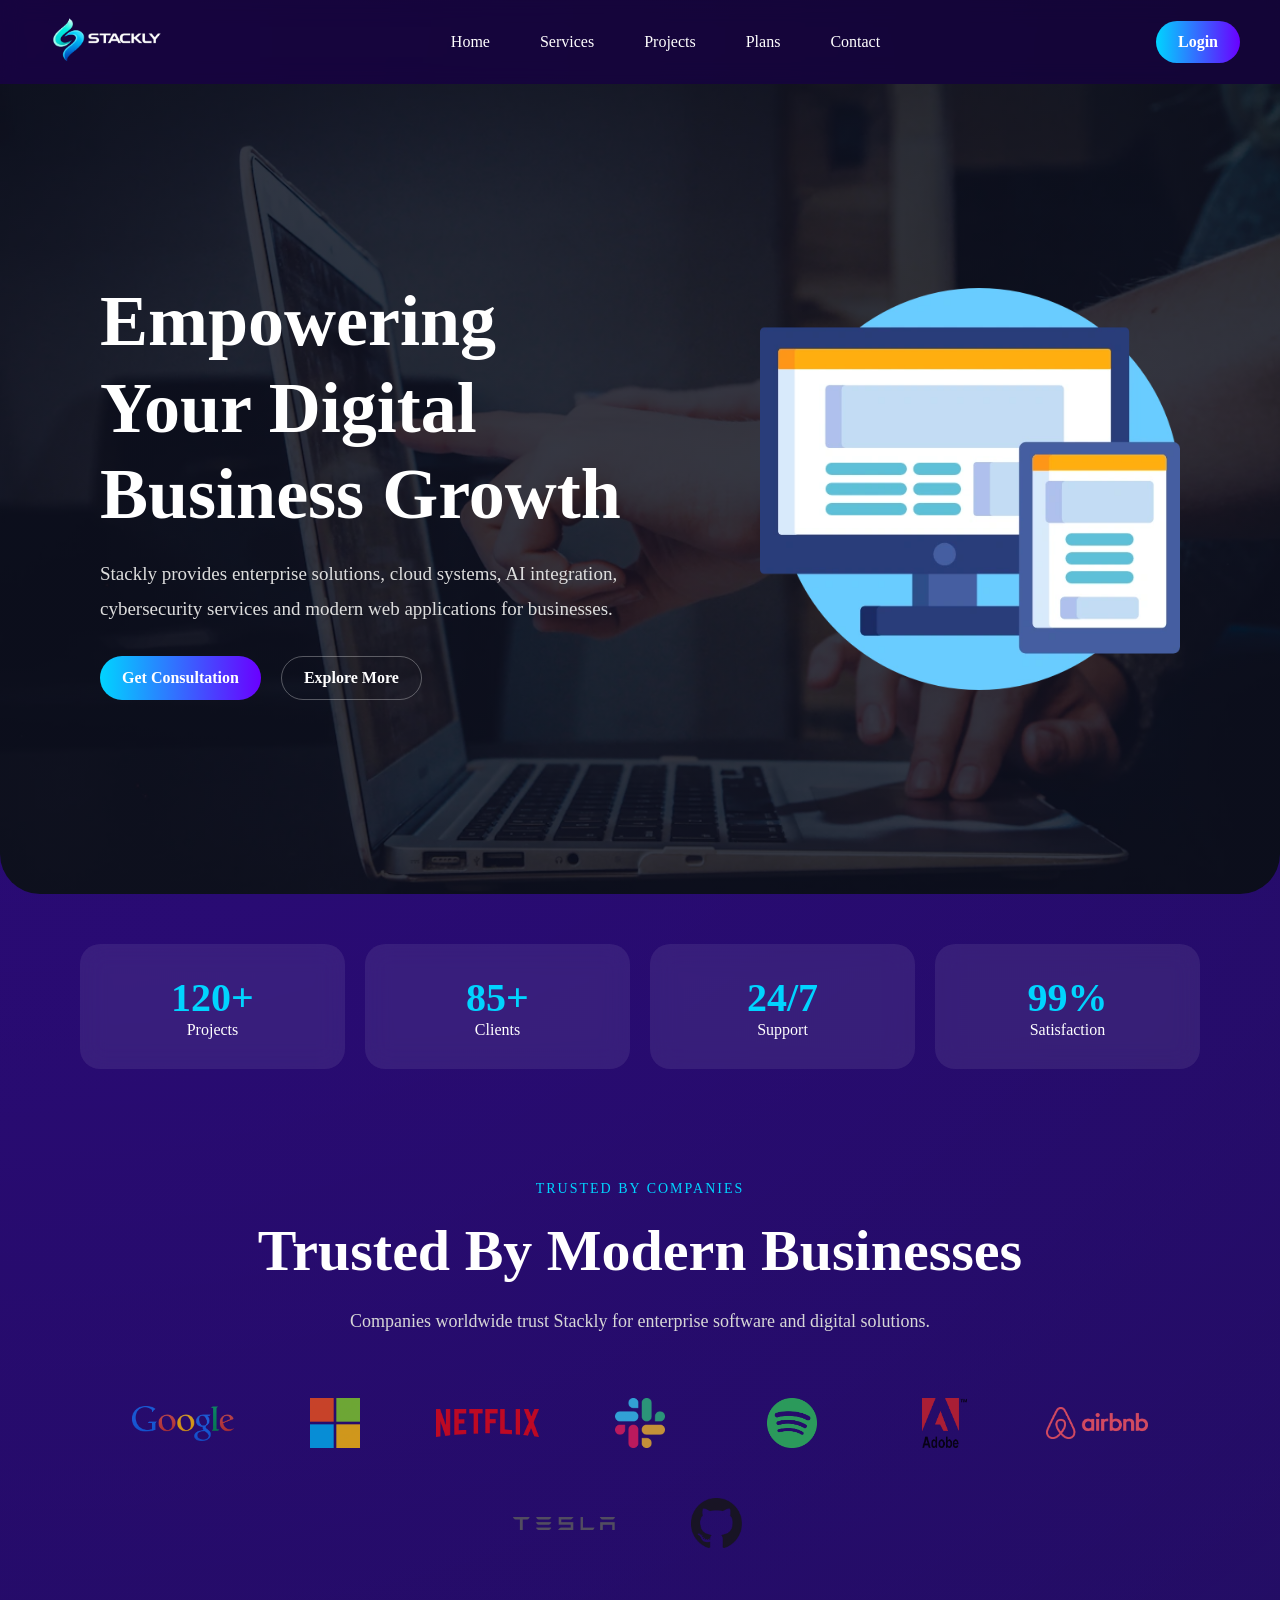
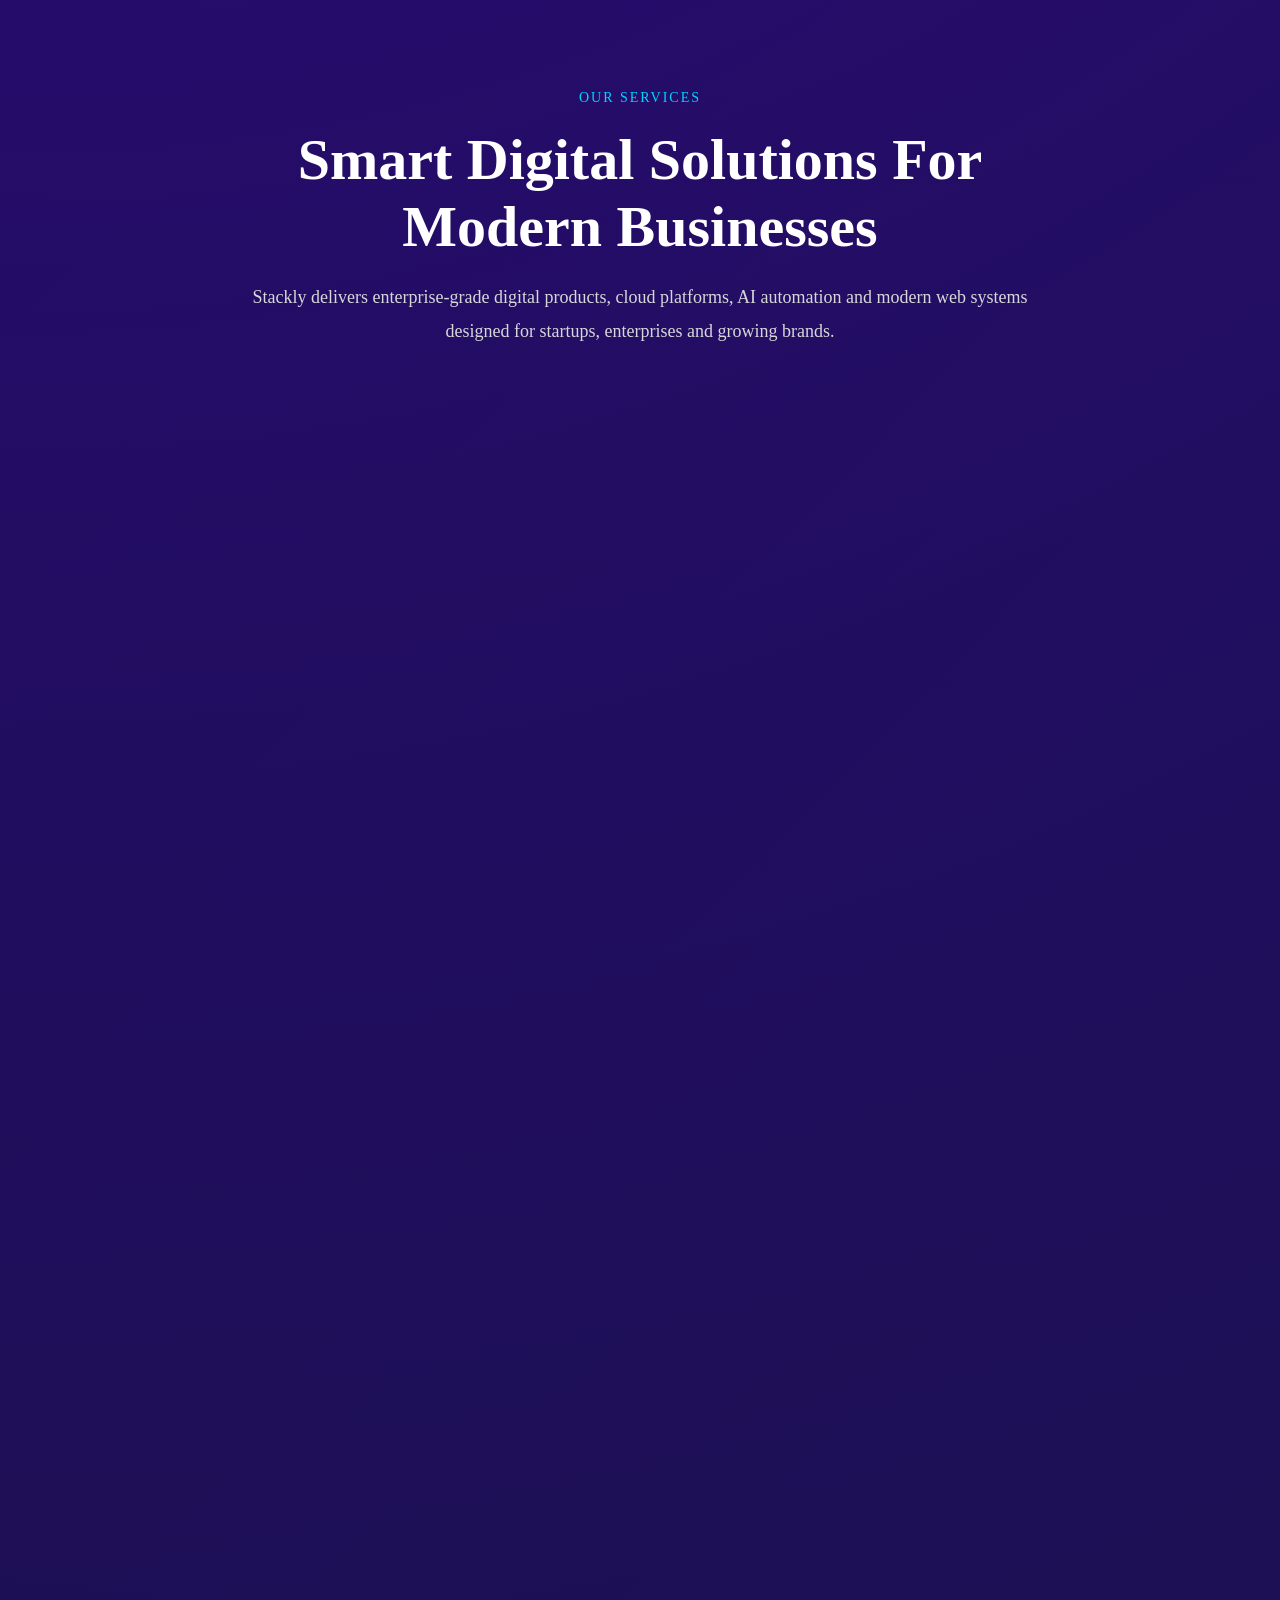
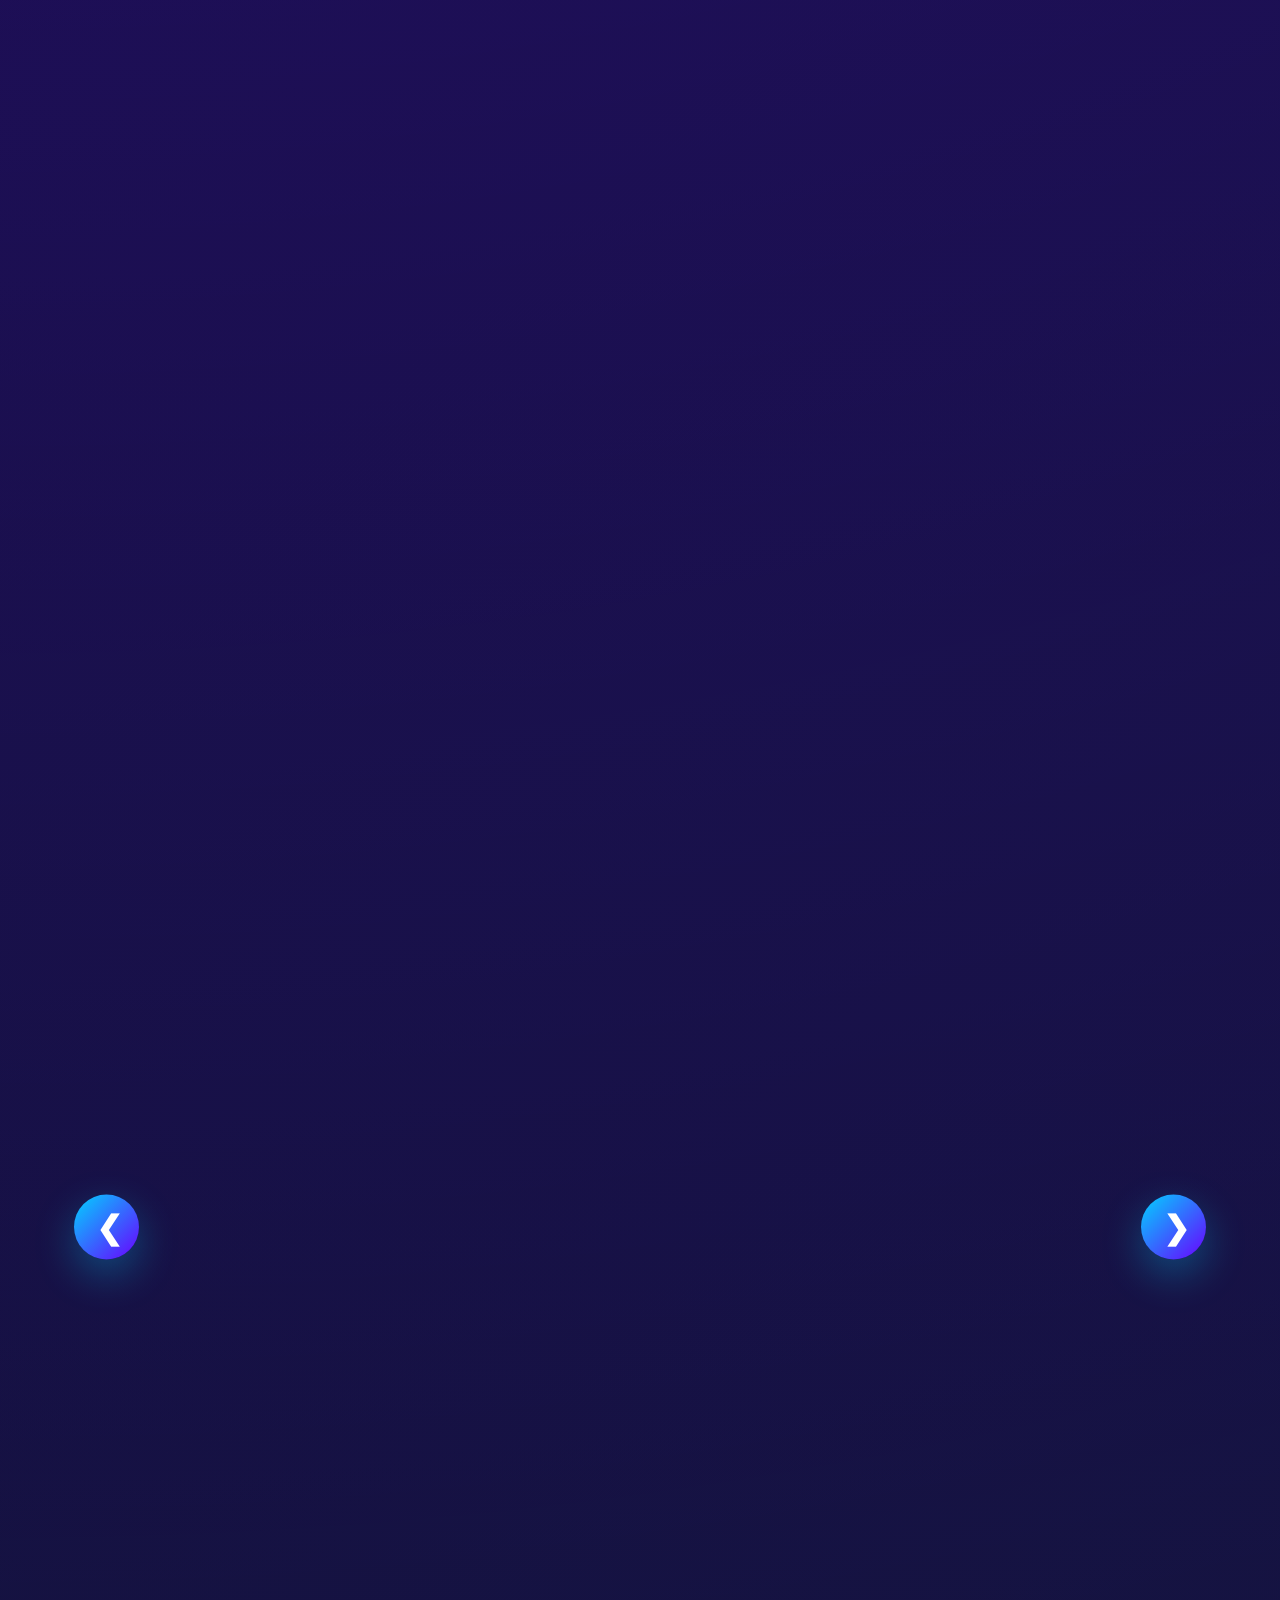
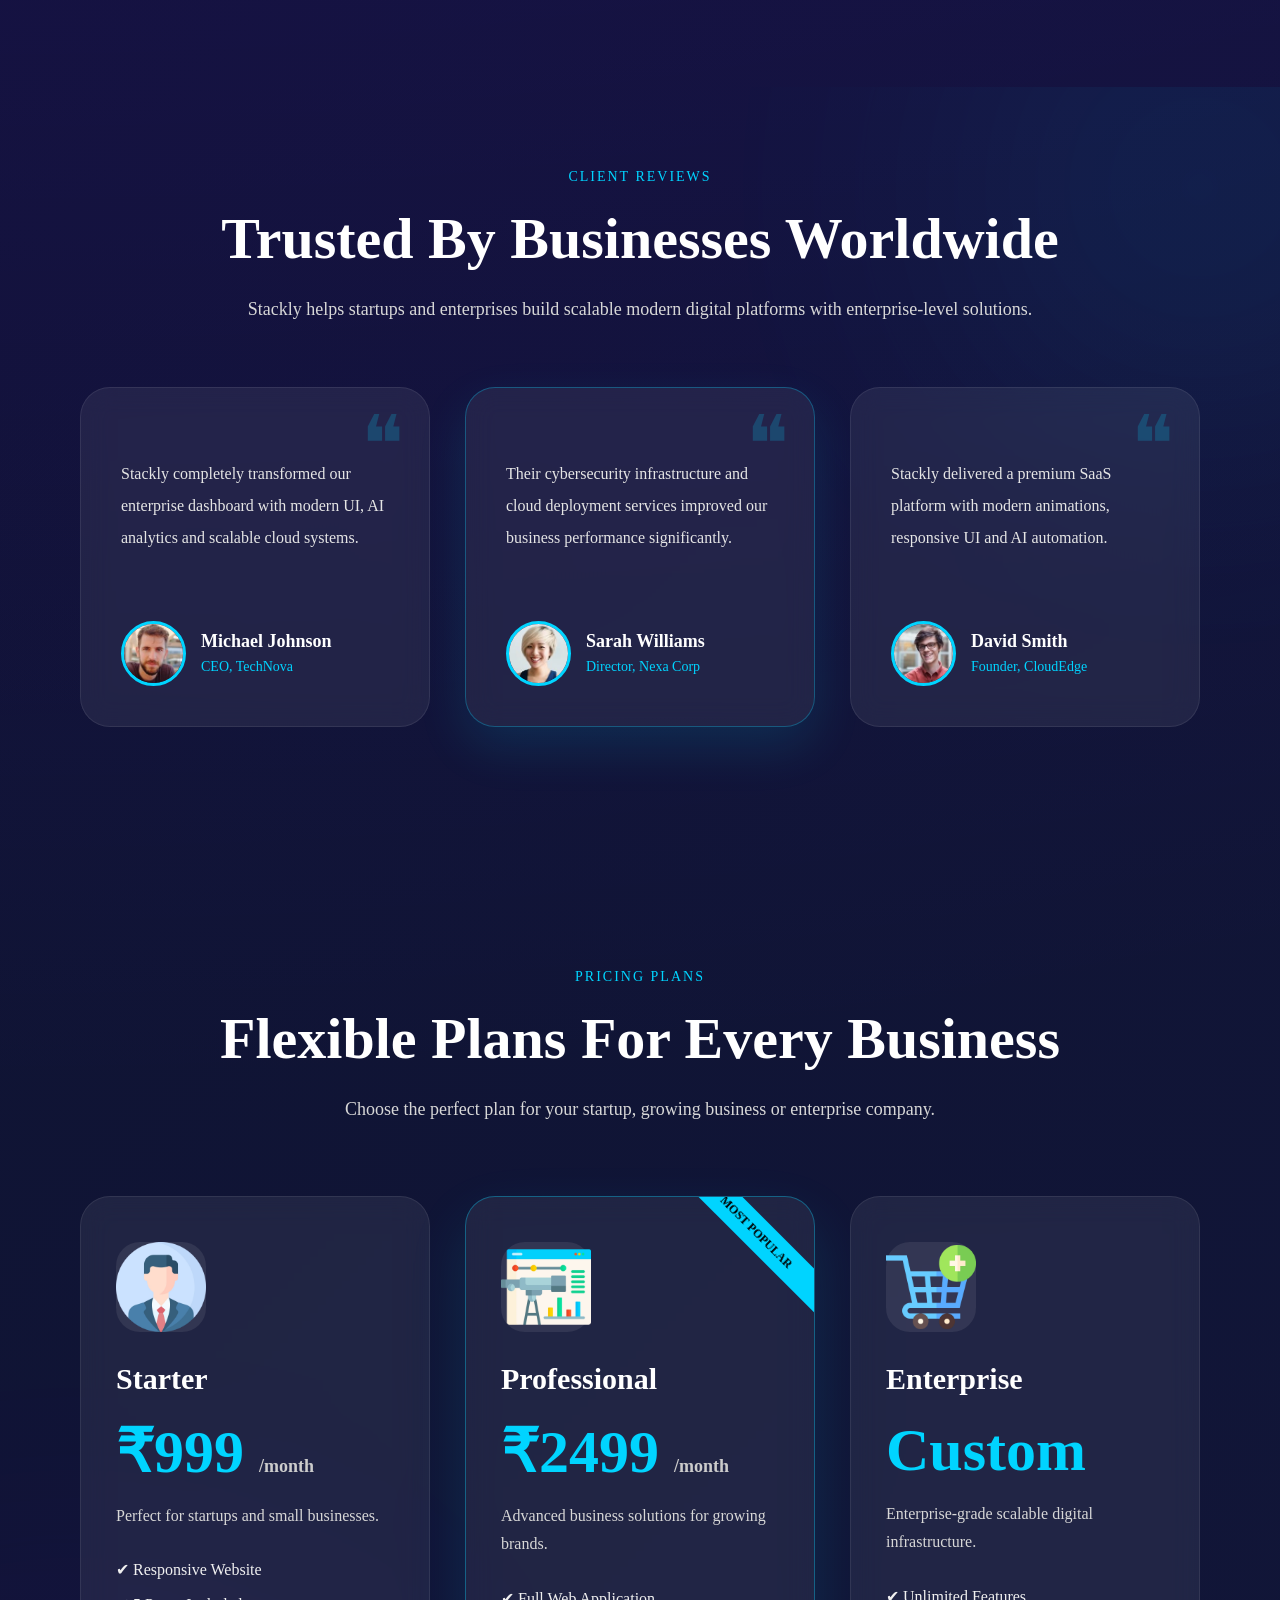
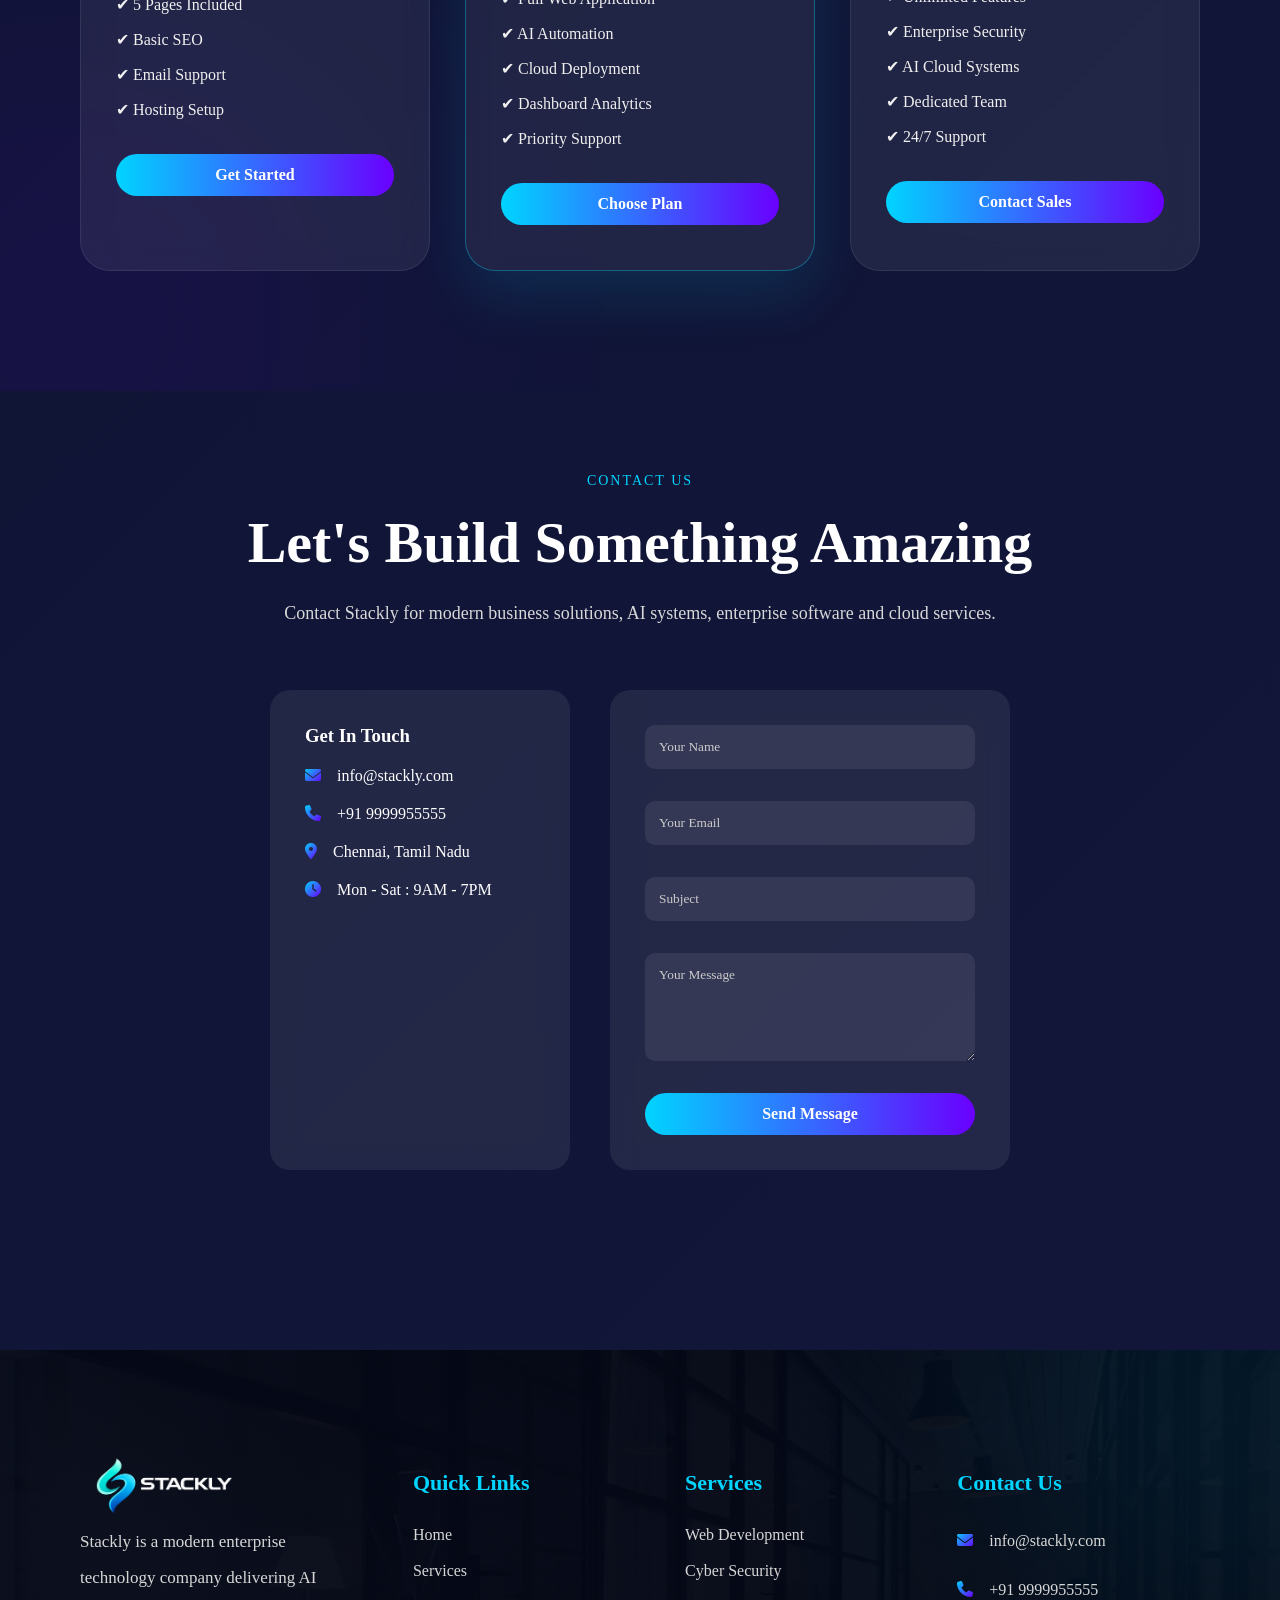
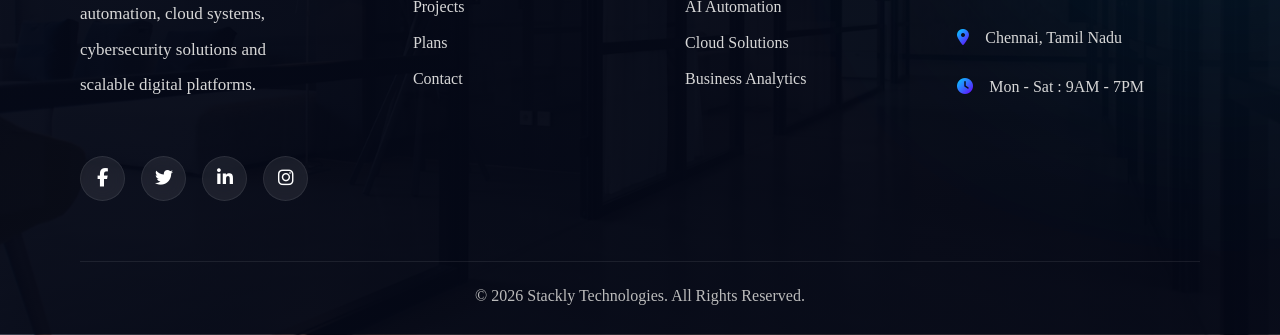
==== commit a5e21182: "feedbeck changs" ====
--- a/index.html
+++ b/index.html
@@ -21,7 +21,9 @@
 
     <a href="index.html">
 
-      <img src="./Assest/stacklylogo (1).webp">
+      <div class="logo">
+  <img src="./Assest/stacklylogo (1).webp">
+</div>
 
     </a>
 
@@ -941,13 +943,25 @@
 
       <h3>Get In Touch</h3>
 
-      <p>📧 info@stackly.com</p>
-
-      <p>📞 +91 9999955555</p>
-
-      <p>📍 Chennai, Tamil Nadu</p>
-
-      <p>🕒 Mon - Sat : 9AM - 7PM</p>
+      <p>
+  <i class="fa-solid fa-envelope footer-contact-icon"></i>
+  info@stackly.com
+</p>
+
+<p>
+  <i class="fa-solid fa-phone footer-contact-icon"></i>
+  +91 9999955555
+</p>
+
+<p>
+  <i class="fa-solid fa-location-dot footer-contact-icon"></i>
+  Chennai, Tamil Nadu
+</p>
+
+<p>
+  <i class="fa-solid fa-clock footer-contact-icon"></i>
+  Mon - Sat : 9AM - 7PM
+</p>
 
     </div>
 
@@ -1135,13 +1149,25 @@
 
       <h3>Contact Us</h3>
 
-      <p>📧 info@stackly.com</p>
-
-      <p>📞 +91 9999955555</p>
-
-      <p>📍 Chennai, Tamil Nadu</p>
-
-      <p>🕒 Mon - Sat : 9AM - 7PM</p>
+      <p>
+  <i class="fa-solid fa-envelope footer-contact-icon"></i>
+  info@stackly.com
+</p>
+
+<p>
+  <i class="fa-solid fa-phone footer-contact-icon"></i>
+  +91 9999955555
+</p>
+
+<p>
+  <i class="fa-solid fa-location-dot footer-contact-icon"></i>
+  Chennai, Tamil Nadu
+</p>
+
+<p>
+  <i class="fa-solid fa-clock footer-contact-icon"></i>
+  Mon - Sat : 9AM - 7PM
+</p>
 
     </div>
 
--- a/style.css
+++ b/style.css
@@ -37,7 +37,7 @@
   grid-template-columns:auto 1fr auto;
   align-items:center;
 
-  padding:0px 40px;
+  padding:8px 40px;
 
   background:rgba(0,0,0,0.5);
   backdrop-filter:blur(10px);
@@ -47,11 +47,11 @@
 /* HEADER LOGO */
 .logo img{
 
-  height:72px;
-
-  width:auto;
-
-  cursor:pointer;
+  width:135px;
+
+  height:64px;
+
+  object-fit:cover;
 
   transition:0.4s;
 }
@@ -638,11 +638,11 @@
 
 /* ACTIVE CARD */
 .active-card{
-  transform:translateY(-20px);
 
   border:1px solid rgba(0,212,255,0.3);
 
-  box-shadow:0 20px 50px rgba(0,212,255,0.12);
+  box-shadow:
+  0 20px 50px rgba(0,212,255,0.12);
 }
 
 /* HOVER */
@@ -1070,24 +1070,40 @@
 
 /* TOP */
 .footer-top{
+
   position:relative;
   z-index:2;
 
   display:grid;
-  grid-template-columns:repeat(auto-fit,minmax(230px,1fr));
+
+  grid-template-columns:
+  1.3fr 1fr 1fr 1.1fr;
 
   gap:50px;
+
+  align-items:flex-start;
 }
 
 /* BOX */
 .footer-box{
   color:white;
+    display:flex;
+
+  flex-direction:column;
+
+  justify-content:flex-start;
 }
 
 /* LOGO */
 .footer-logo{
-  width:170px;
-  margin-bottom:25px;
+
+  width:135px;
+
+  height:64px;
+
+  object-fit:cover;
+
+  display:block;
 }
 
 /* TEXT */
@@ -2461,45 +2477,57 @@
 /* FOOTER SOCIAL ICONS */
 /* ================================= */
 
+/* =============================== */
+/* PREMIUM FOOTER SOCIAL ICONS */
+/* =============================== */
+
 .social-icons{
 
-  margin-top:30px;
-
-  display:flex;
-
-  gap:18px;
+  margin-top:28px;
+
+  display:flex;
+
+  gap:16px;
+
+  flex-wrap:wrap;
 }
 
 /* ICON */
 .social-icons a{
 
-  width:45px;
-  height:45px;
+  width:46px;
+  height:46px;
 
   display:flex;
 
   justify-content:center;
   align-items:center;
 
-  border-radius:50%;
+  border-radius:14px;
+
+  text-decoration:none;
+
+  font-size:18px;
+
+  color:white;
 
   background:
-  rgba(255,255,255,0.08);
-
-  color:white;
-
-  font-size:18px;
-
-  text-decoration:none;
-
-  transition:0.4s;
+  rgba(255,255,255,0.06);
 
   border:
   1px solid rgba(255,255,255,0.08);
+
+  transition:0.4s;
+
+  backdrop-filter:blur(10px);
 }
 
 /* HOVER */
 .social-icons a:hover{
+
+  transform:
+  translateY(-6px)
+  scale(1.06);
 
   background:
   linear-gradient(
@@ -2507,10 +2535,329 @@
   #00d4ff,
   #6a00ff);
 
+  box-shadow:
+  0 15px 35px rgba(0,212,255,0.25);
+}
+
+/* ICON */
+.social-icons a{
+
+  width:45px;
+  height:45px;
+
+  display:flex;
+
+  justify-content:center;
+  align-items:center;
+
+  border-radius:50%;
+
+  background:
+  rgba(255,255,255,0.08);
+
+  color:white;
+
+  font-size:18px;
+
+  text-decoration:none;
+
+  transition:0.4s;
+
+  border:
+  1px solid rgba(255,255,255,0.08);
+}
+
+/* HOVER */
+.social-icons a:hover{
+
+  background:
+  linear-gradient(
+  135deg,
+  #00d4ff,
+  #6a00ff);
+
   transform:
   translateY(-6px)
   scale(1.08);
 
   box-shadow:
   0 12px 25px rgba(0,212,255,0.25);
-}+}
+
+/* =============================== */
+/* FOOTER CONTACT ICONS */
+/* =============================== */
+
+.footer-contact-icon{
+
+  margin-right:12px;
+
+  font-size:16px;
+
+  background:
+  linear-gradient(
+  135deg,
+  #00d4ff,
+  #6a00ff);
+
+  -webkit-background-clip:text;
+
+  -webkit-text-fill-color:transparent;
+}
+
+/* =============================== */
+/* FOOTER MOBILE */
+/* =============================== */
+
+@media(max-width:900px){
+
+  .footer-top{
+
+    grid-template-columns:1fr;
+
+    gap:40px;
+  }
+
+  .footer-box{
+
+    text-align:left;
+  }
+
+  .footer-logo{
+
+    width:170px;
+  }
+
+}
+
+/* ================================= */
+/* TESTIMONIAL ALIGNMENT FIX */
+/* ================================= */
+
+/* REMOVE EXTRA TOP SPACE */
+.testimonial{
+
+  padding-top:80px;
+}
+
+/* TITLE */
+.testimonial-title{
+
+  margin-bottom:60px;
+}
+
+/* WRAPPER */
+.testimonial-wrapper{
+
+  display:grid;
+
+  grid-template-columns:
+  repeat(auto-fit,minmax(320px,1fr));
+
+  gap:35px;
+
+  align-items:stretch;
+}
+
+/* CARD */
+.testimonial-card-modern{
+
+  display:flex;
+
+  flex-direction:column;
+
+  justify-content:space-between;
+
+  min-height:340px;
+}
+
+/* TEXT */
+.testimonial-card-modern p{
+
+  min-height:120px;
+
+  line-height:2;
+}
+
+/* CLIENT */
+.client-info{
+
+  margin-top:auto;
+}
+
+/* MOBILE */
+@media(max-width:900px){
+
+  .testimonial-card-modern{
+
+    min-height:auto;
+  }
+
+  .testimonial-card-modern p{
+
+    min-height:auto;
+  }
+
+}
+
+/* ================================= */
+/* FOOTER DESCRIPTION ALIGN FIX */
+/* ================================= */
+
+.footer-box:first-child{
+
+  max-width:320px;
+}
+
+/* DESCRIPTION */
+.footer-box:first-child p{
+
+  line-height:2;
+
+  text-align:left;
+
+  margin-top:20px;
+
+  color:#d7d7d7;
+
+  font-size:18px;
+}
+
+/* SOCIAL ICON SPACE */
+.social-icons{
+
+  margin-top:30px;
+}
+
+/* FOOTER GRID PERFECT ALIGN */
+.footer-top{
+
+  align-items:flex-start;
+}
+
+/* ALL COLUMNS SAME TOP */
+.footer-box{
+
+  padding-top:10px;
+}
+
+/* MOBILE */
+@media(max-width:900px){
+
+  .footer-box:first-child{
+
+    max-width:100%;
+  }
+
+  .footer-box:first-child p{
+
+    font-size:16px;
+
+    line-height:1.9;
+  }
+
+}
+/* ================================= */
+/* PERFECT FOOTER ALIGNMENT FIX */
+/* ================================= */
+
+.footer-top{
+
+  display:grid;
+
+  grid-template-columns:
+  1.3fr 1fr 1fr 1.2fr;
+
+  gap:70px;
+
+  align-items:flex-start;
+
+  padding-top:20px;
+}
+/* FIRST COLUMN ALIGN */
+.footer-box:first-child{
+
+  margin-top:-15px;
+}
+
+/* ALL COLUMNS */
+.footer-box{
+
+  display:flex;
+
+  flex-direction:column;
+
+  justify-content:flex-start;
+
+  height:100%;
+}
+
+/* LOGO COLUMN */
+.footer-box:first-child{
+
+  padding-right:20px;
+}
+
+/* LOGO */
+.footer-logo{
+
+  width:170px;
+object-fit: cover;
+  margin-bottom:-12px;
+  height: 61px;
+}
+
+/* DESCRIPTION */
+.footer-box:first-child p{
+
+  max-width:320px;
+
+  line-height:2.1;
+
+  font-size:17px;
+
+  color:#d7d7d7;
+}
+
+/* TITLES */
+.footer-box h3{
+
+  margin-bottom:30px;
+
+  font-size:22px;
+}
+
+/* LIST ITEMS */
+.footer-box ul li{
+
+  margin-bottom:18px;
+}
+
+/* CONTACT */
+.footer-box p{
+
+  margin-bottom:18px;
+}
+
+/* SOCIAL ICONS */
+.social-icons{
+  margin-top:35px;
+}
+
+/* MOBILE */
+@media(max-width:900px){
+
+  .footer-top{
+
+    grid-template-columns:1fr;
+
+    gap:45px;
+  }
+
+  .footer-box:first-child p{
+
+    max-width:100%;
+  }
+
+}
+
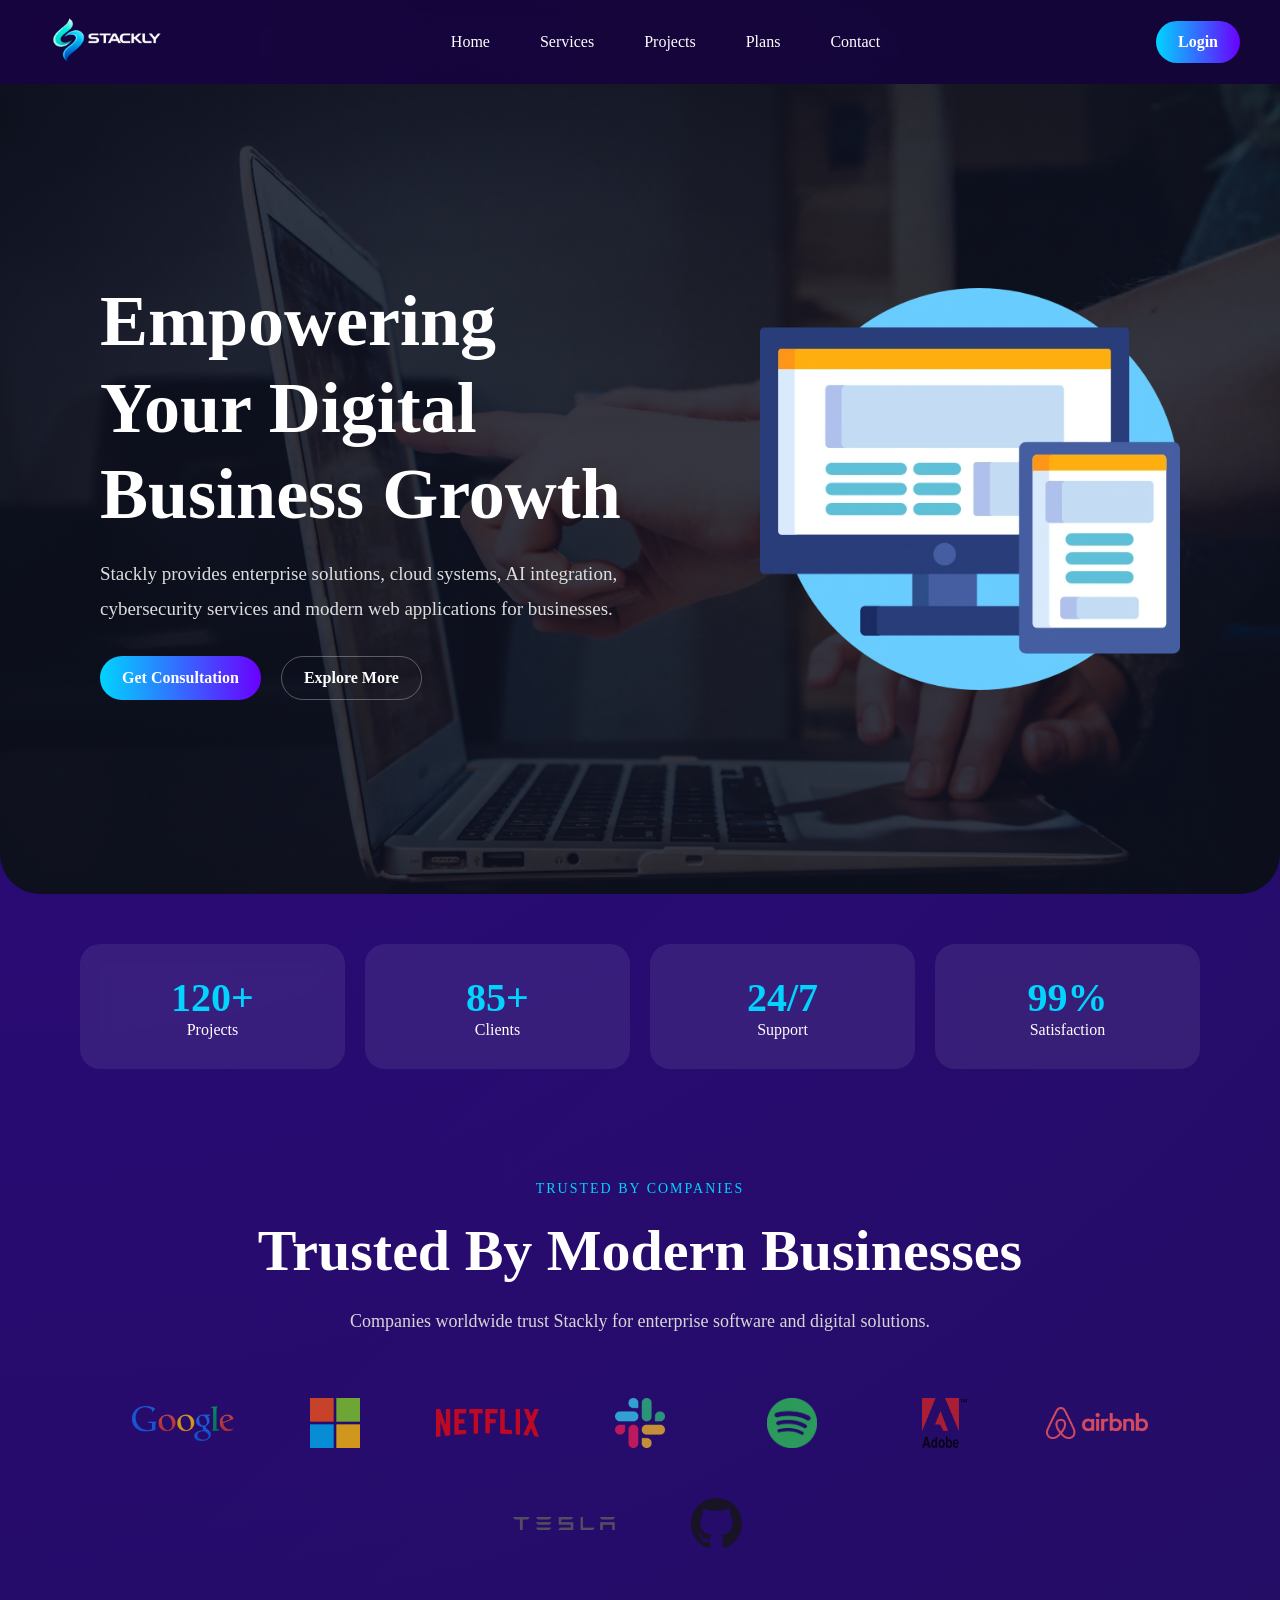
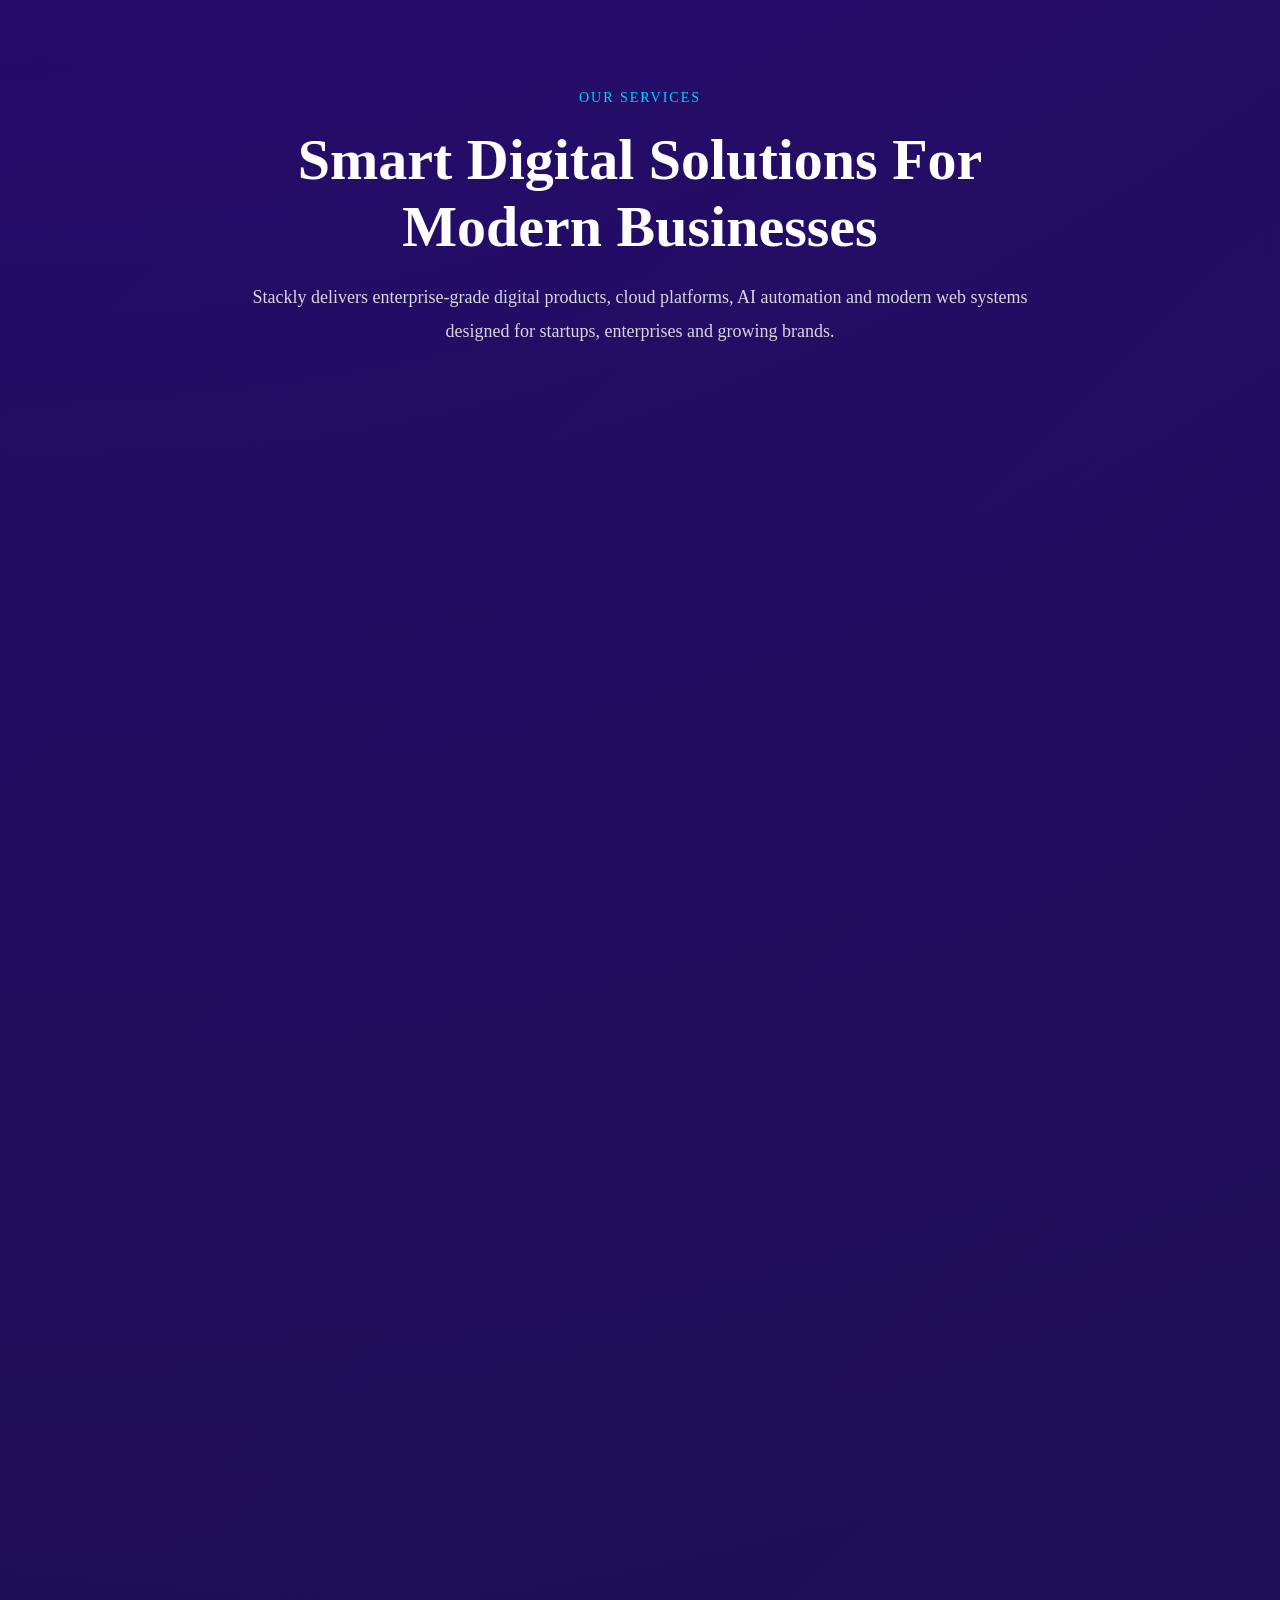
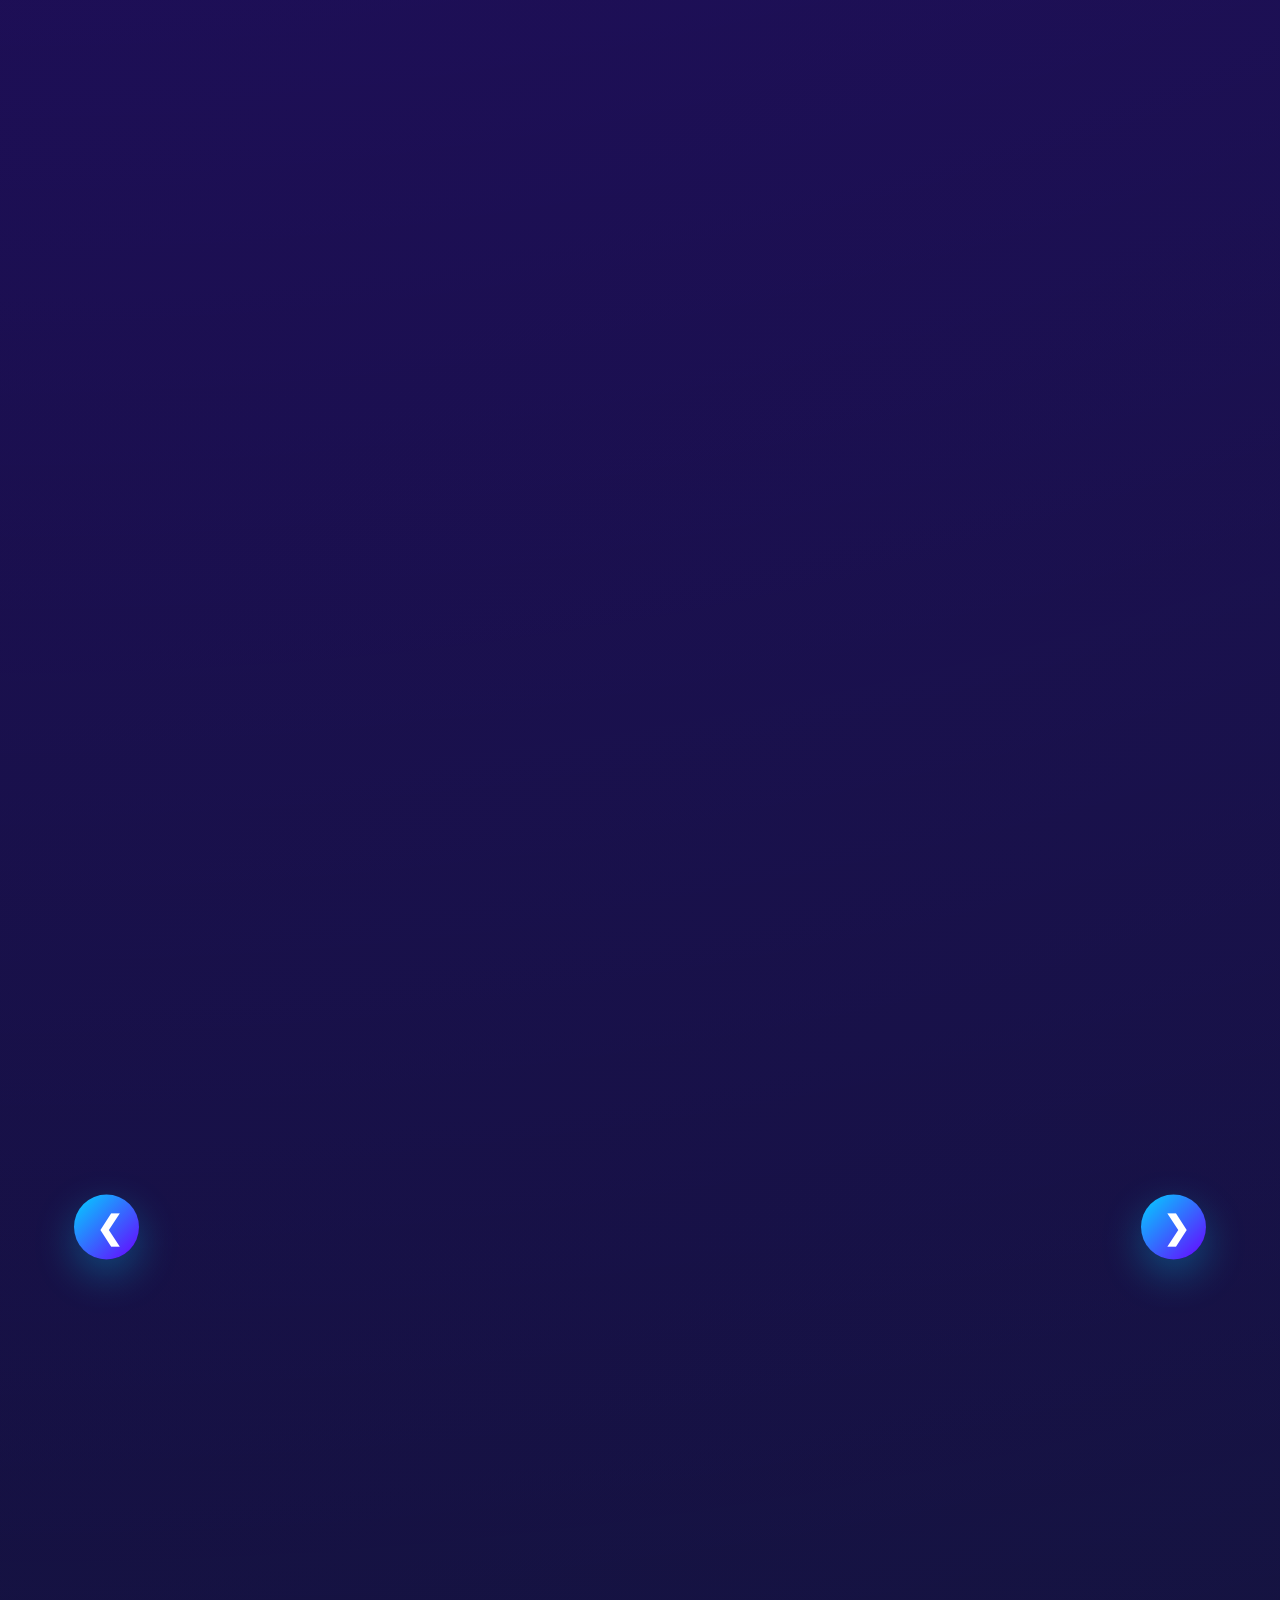
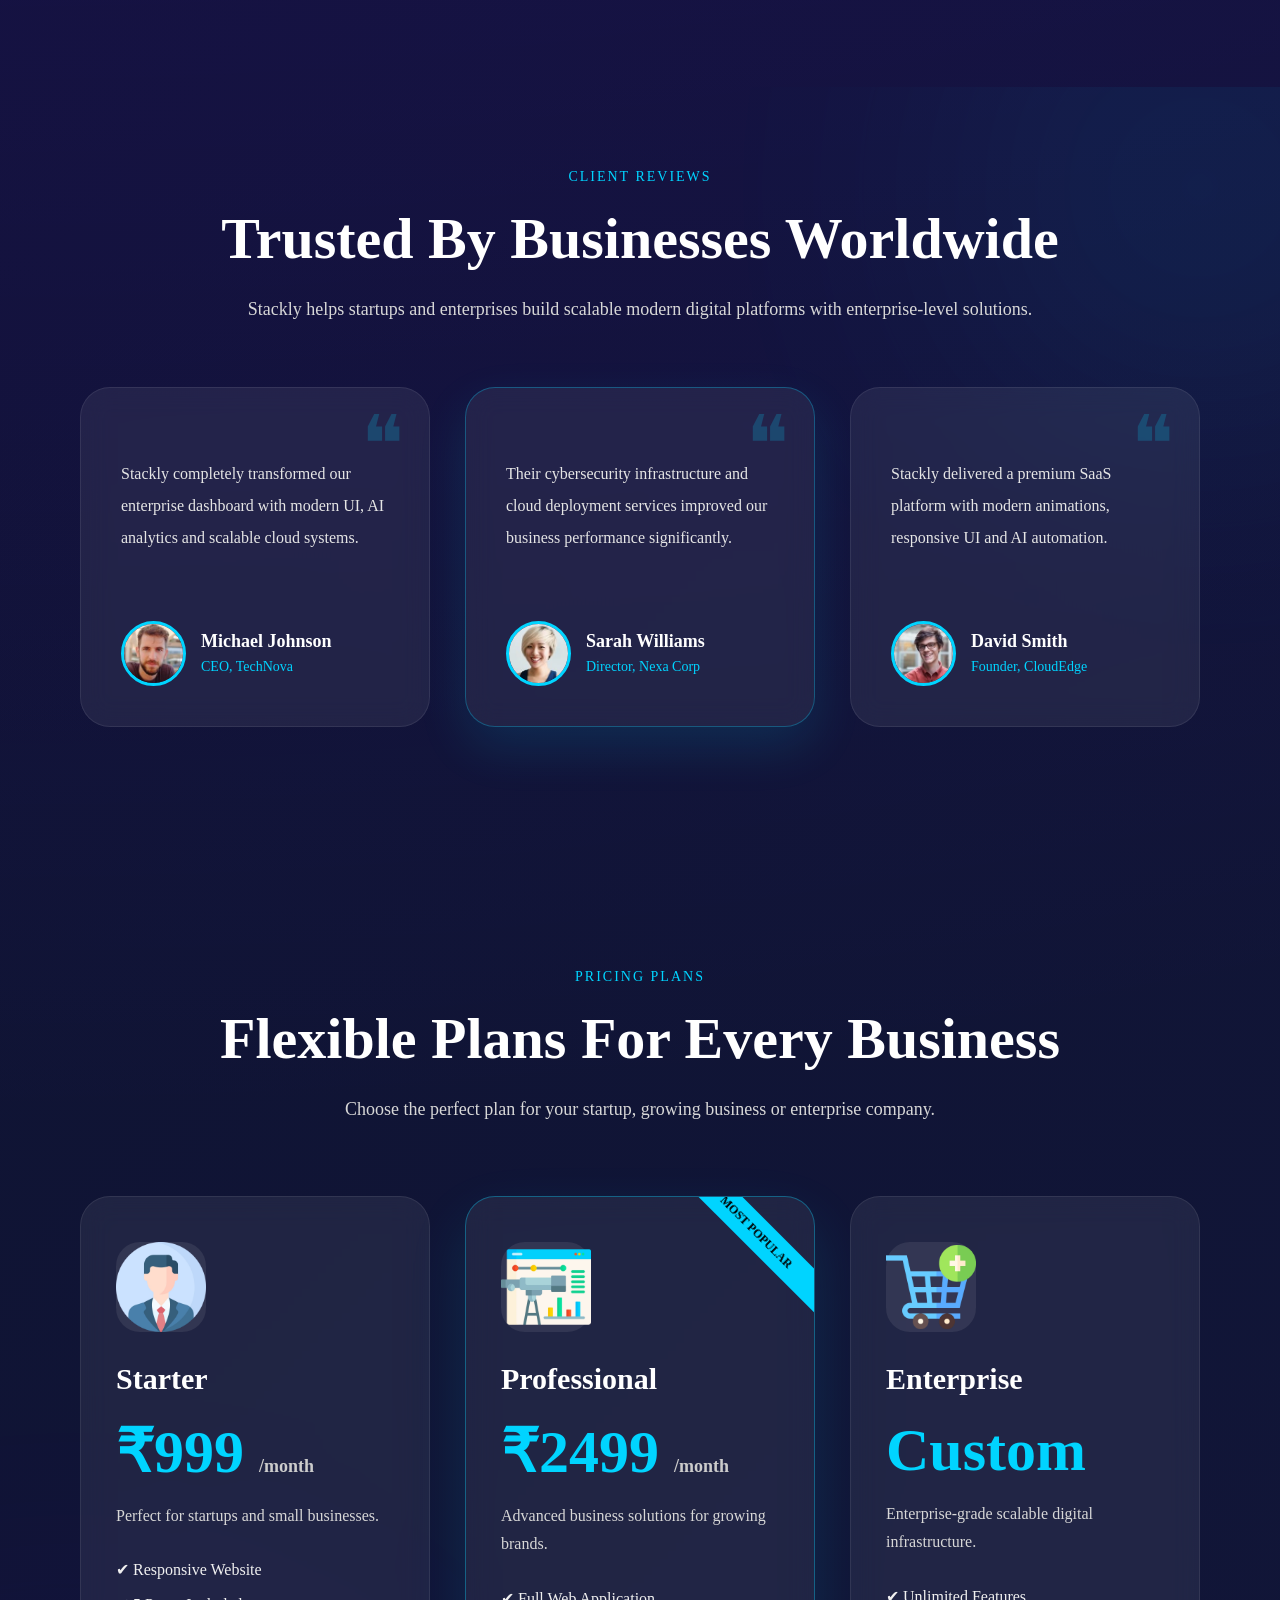
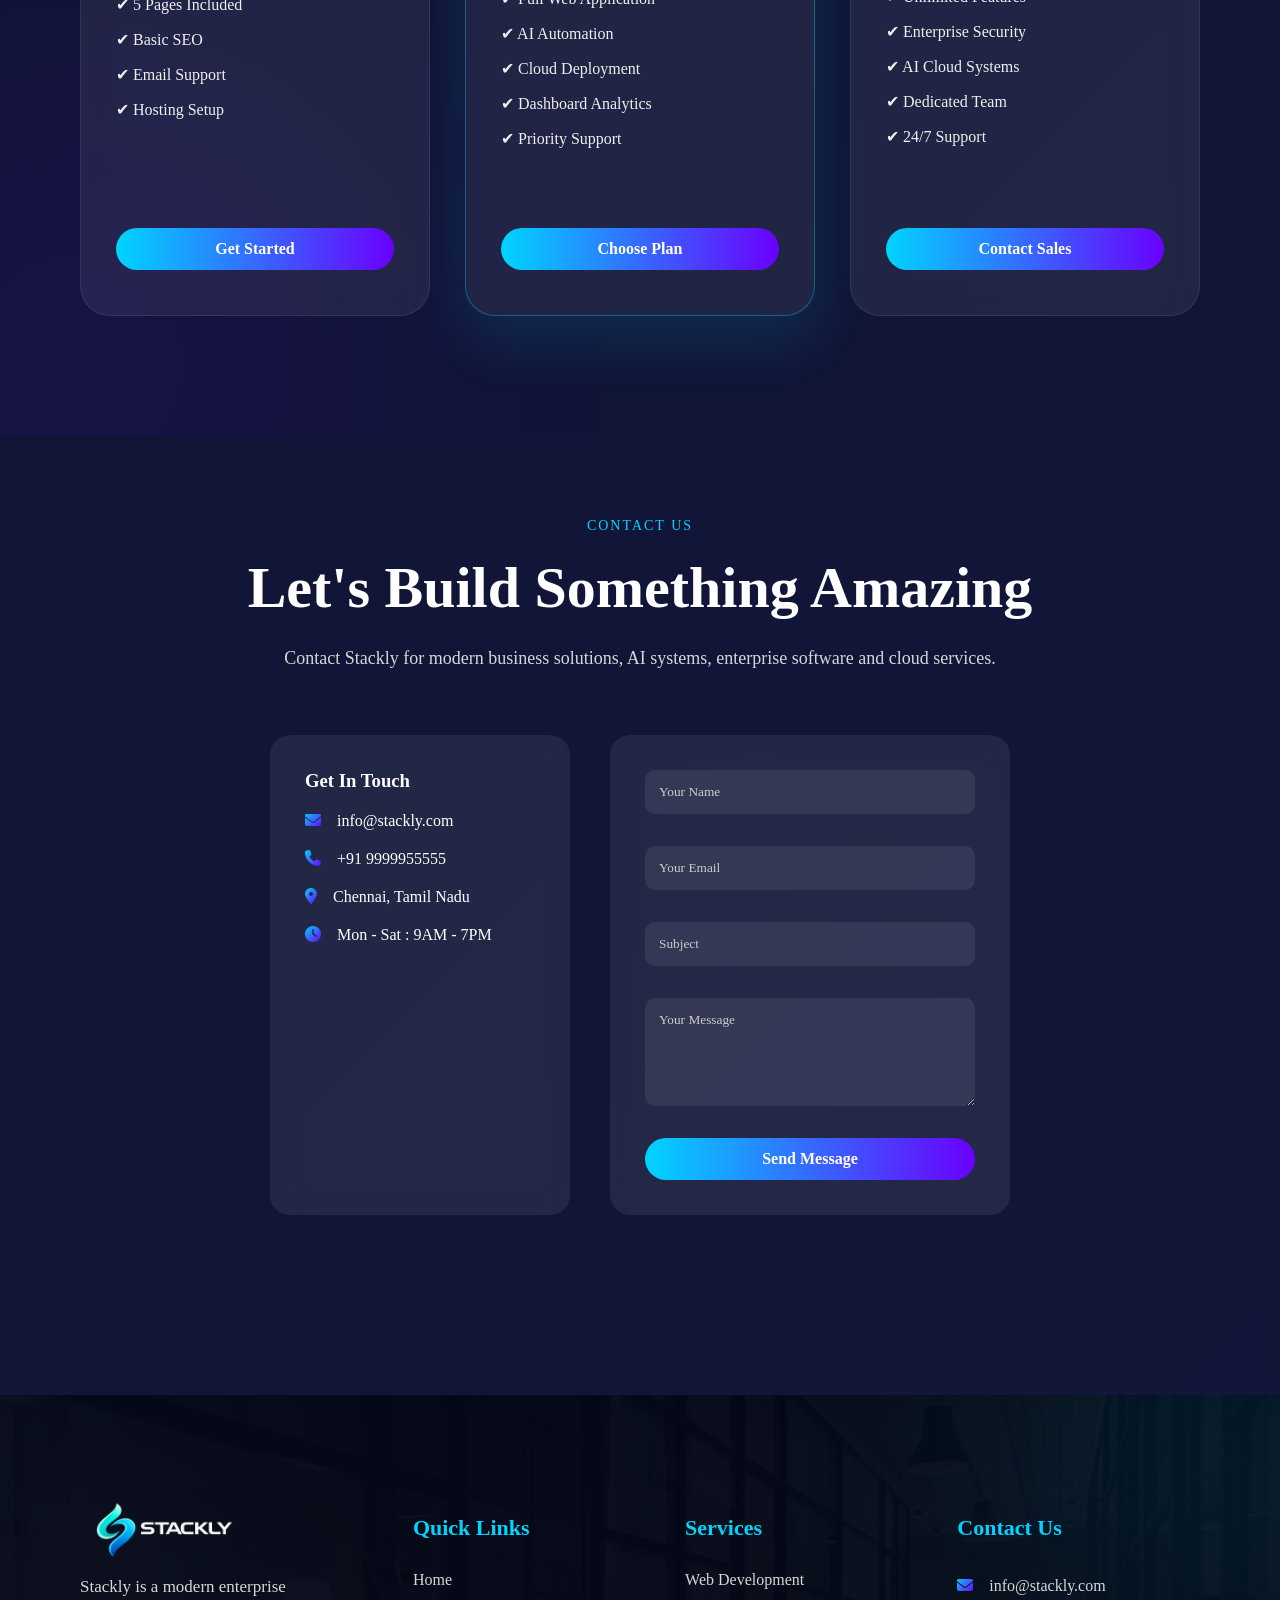
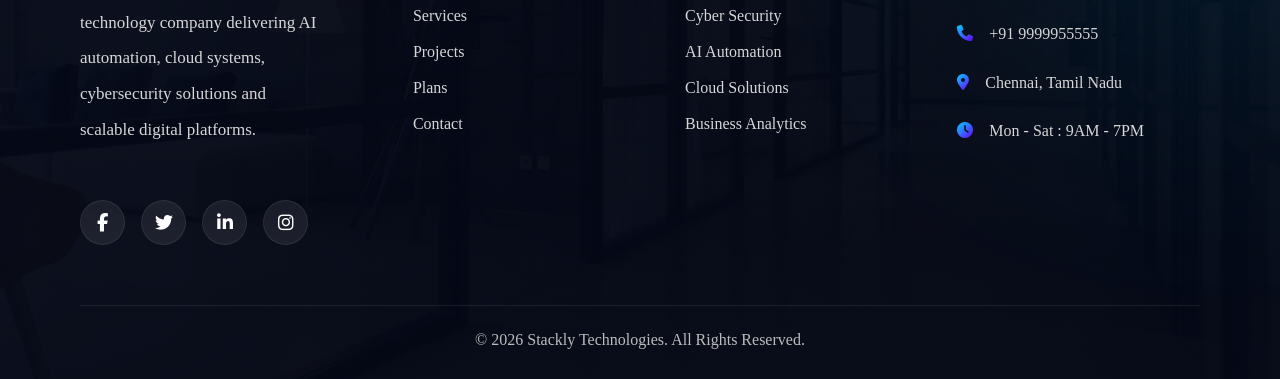
==== commit a7621496: "social icon img changes" ====
--- a/index.html
+++ b/index.html
@@ -182,7 +182,7 @@
 
     <img src="./Assest/slack-new-logo[1].webp">
 
-    <img src="./Assest/spotify-2[1].webp">
+    <img src="./Assest/spotify-2[1]_11zon.webp">
 
 
   <img src="./Assest/adobe-2[1].webp">
@@ -384,7 +384,7 @@
 
   <div class="about-image">
 
-    <img src="./Assest/photo-1522071820081-009f0129c71c.webp">
+    <img src="./Assest/photo-1522071820081-009f0129c71c_11zon.webp">
 
   </div>
 
@@ -450,7 +450,7 @@
         <!-- CARD 1 -->
         <div class="project-card fade">
 
-          <img src="./Assest/photo-1498050108023-c5249f4df085.webp">
+          <img src="./Assest/photo-1498050108023-c5249f4df085_11zon_11zon.webp">
 
           <div class="project-content">
 
@@ -500,7 +500,7 @@
         <!-- CARD 3 -->
         <div class="project-card fade">
 
-          <img src="./Assest/photo-1520607162513-77705c0f0d4a.webp">
+          <img src="./Assest/photo-1520607162513-77705c0f0d4a_11zon.webp">
 
           <div class="project-content">
 
@@ -525,7 +525,7 @@
         <!-- CARD 4 -->
         <div class="project-card fade">
 
-          <img src="./Assest/photo-1556740749-887f6717d7e4.webp">
+          <img src="./Assest/photo-1556740749-887f6717d7e4_11zon.webp">
 
           <div class="project-content">
 
@@ -550,7 +550,7 @@
         <!-- CARD 5 -->
         <div class="project-card fade">
 
-          <img src="./Assest/photo-1559028012-481c04fa702d.webp">
+          <img src="./Assest/photo-1559028012-481c04fa702d_11zon.webp">
 
           <div class="project-content">
 
@@ -600,7 +600,7 @@
         <!-- CARD 7 -->
         <div class="project-card fade">
 
-          <img src="./Assest/photo-1504384308090-c894fdcc538d.webp">
+          <img src="./Assest/photo-1504384308090-c894fdcc538d_11zon.webp">
 
           <div class="project-content">
 
@@ -624,7 +624,7 @@
         <!-- CARD 8 -->
         <div class="project-card fade">
 
-          <img src="./Assest/photo-1451187580459-43490279c0fa.webp">
+          <img src="./Assest/photo-1451187580459-43490279c0fa_11zon.webp">
 
           <div class="project-content">
 
@@ -1040,21 +1040,21 @@
       </p>
 
       <!-- SOCIAL -->
-      <div class="social-icons">
-
-  <a href="#">
+<div class="social-icons">
+
+  <a href="404.html">
     <i class="fab fa-facebook-f"></i>
   </a>
 
-  <a href="#">
+  <a href="404.html">
     <i class="fab fa-twitter"></i>
   </a>
 
-  <a href="#">
+  <a href="404.html">
     <i class="fab fa-linkedin-in"></i>
   </a>
 
-  <a href="#">
+  <a href="404.html">
     <i class="fab fa-instagram"></i>
   </a>
 
--- a/style.css
+++ b/style.css
@@ -803,6 +803,7 @@
 
 /* CARD */
 .pricing-card{
+
   position:relative;
 
   background:rgba(255,255,255,0.07);
@@ -818,6 +819,14 @@
   transition:0.5s;
 
   overflow:hidden;
+
+  display:flex;
+
+  flex-direction:column;
+
+  justify-content:space-between;
+
+  min-height:720px;
 }
 
 .pricing-card:hover{
@@ -919,6 +928,7 @@
 /* BUTTON */
 .pricing-card button{
   width:100%;
+  margin-top:auto;
 }
 
 /* MOBILE */
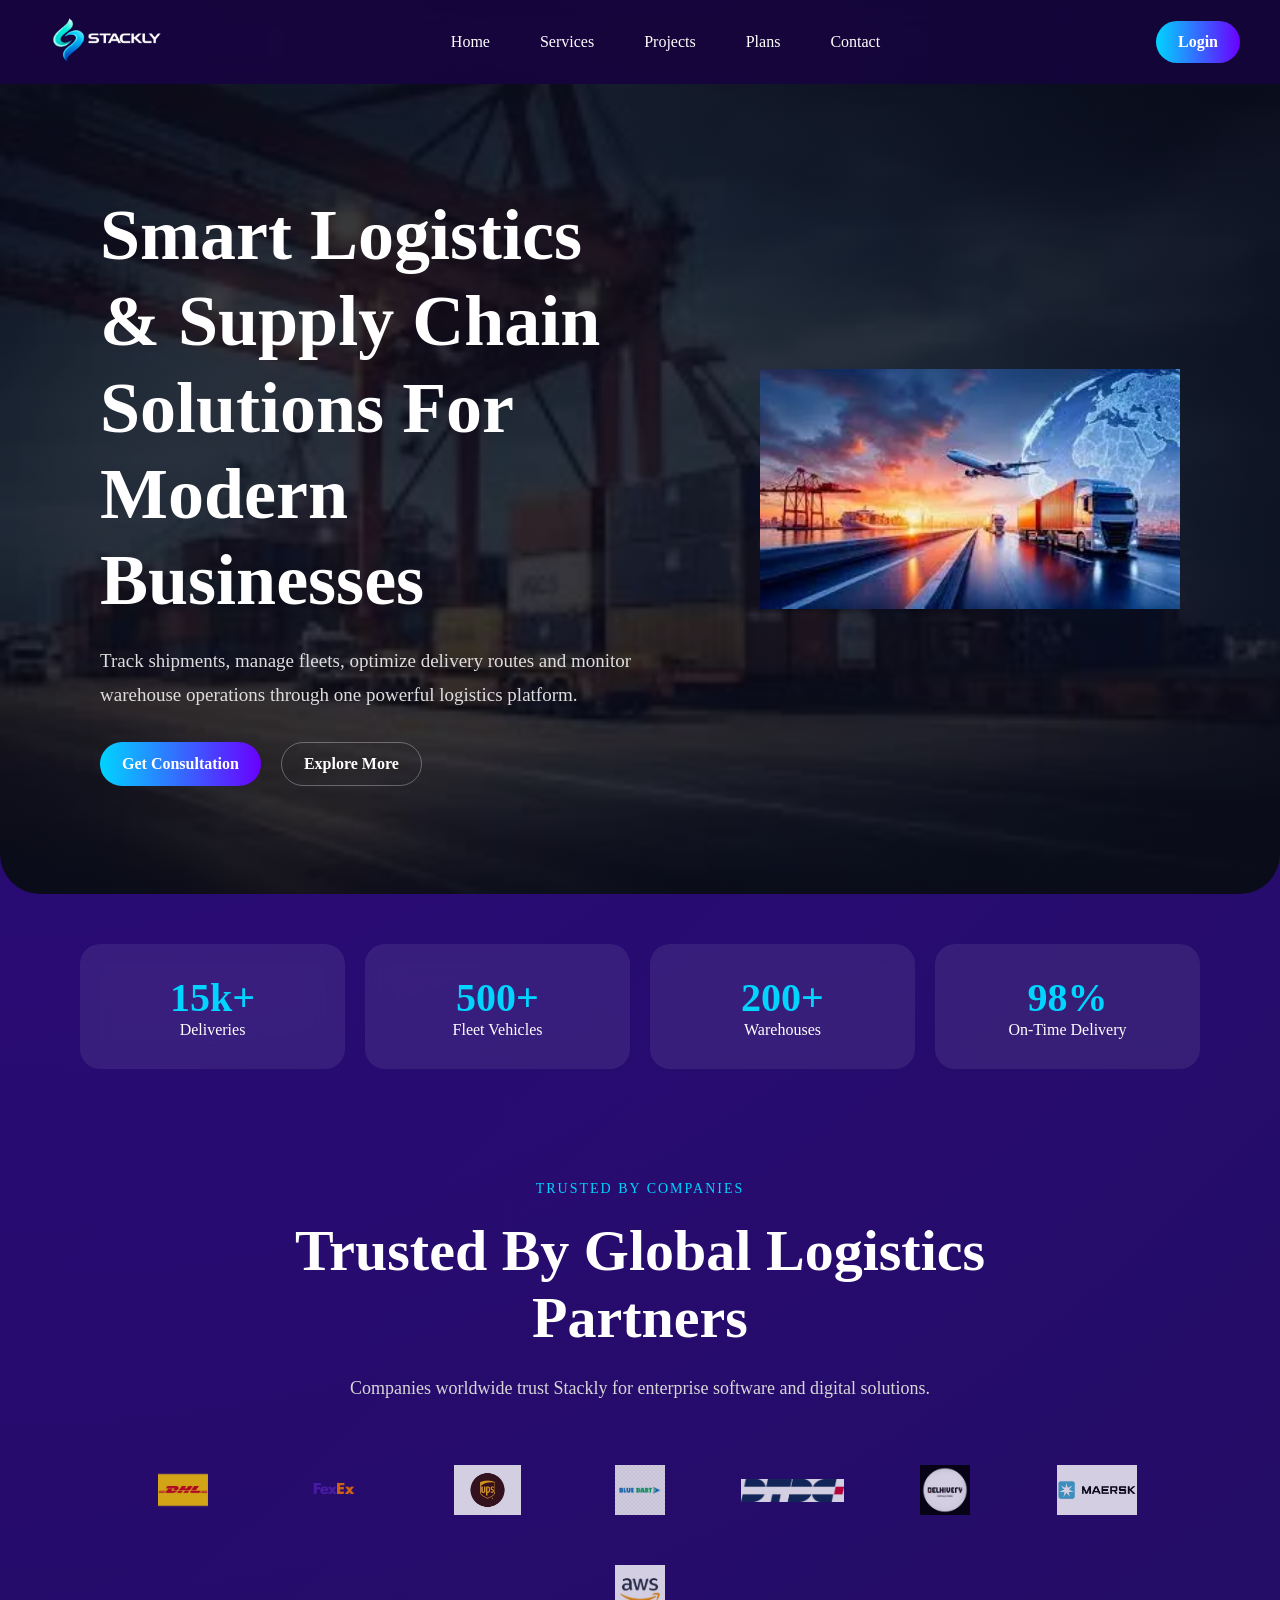
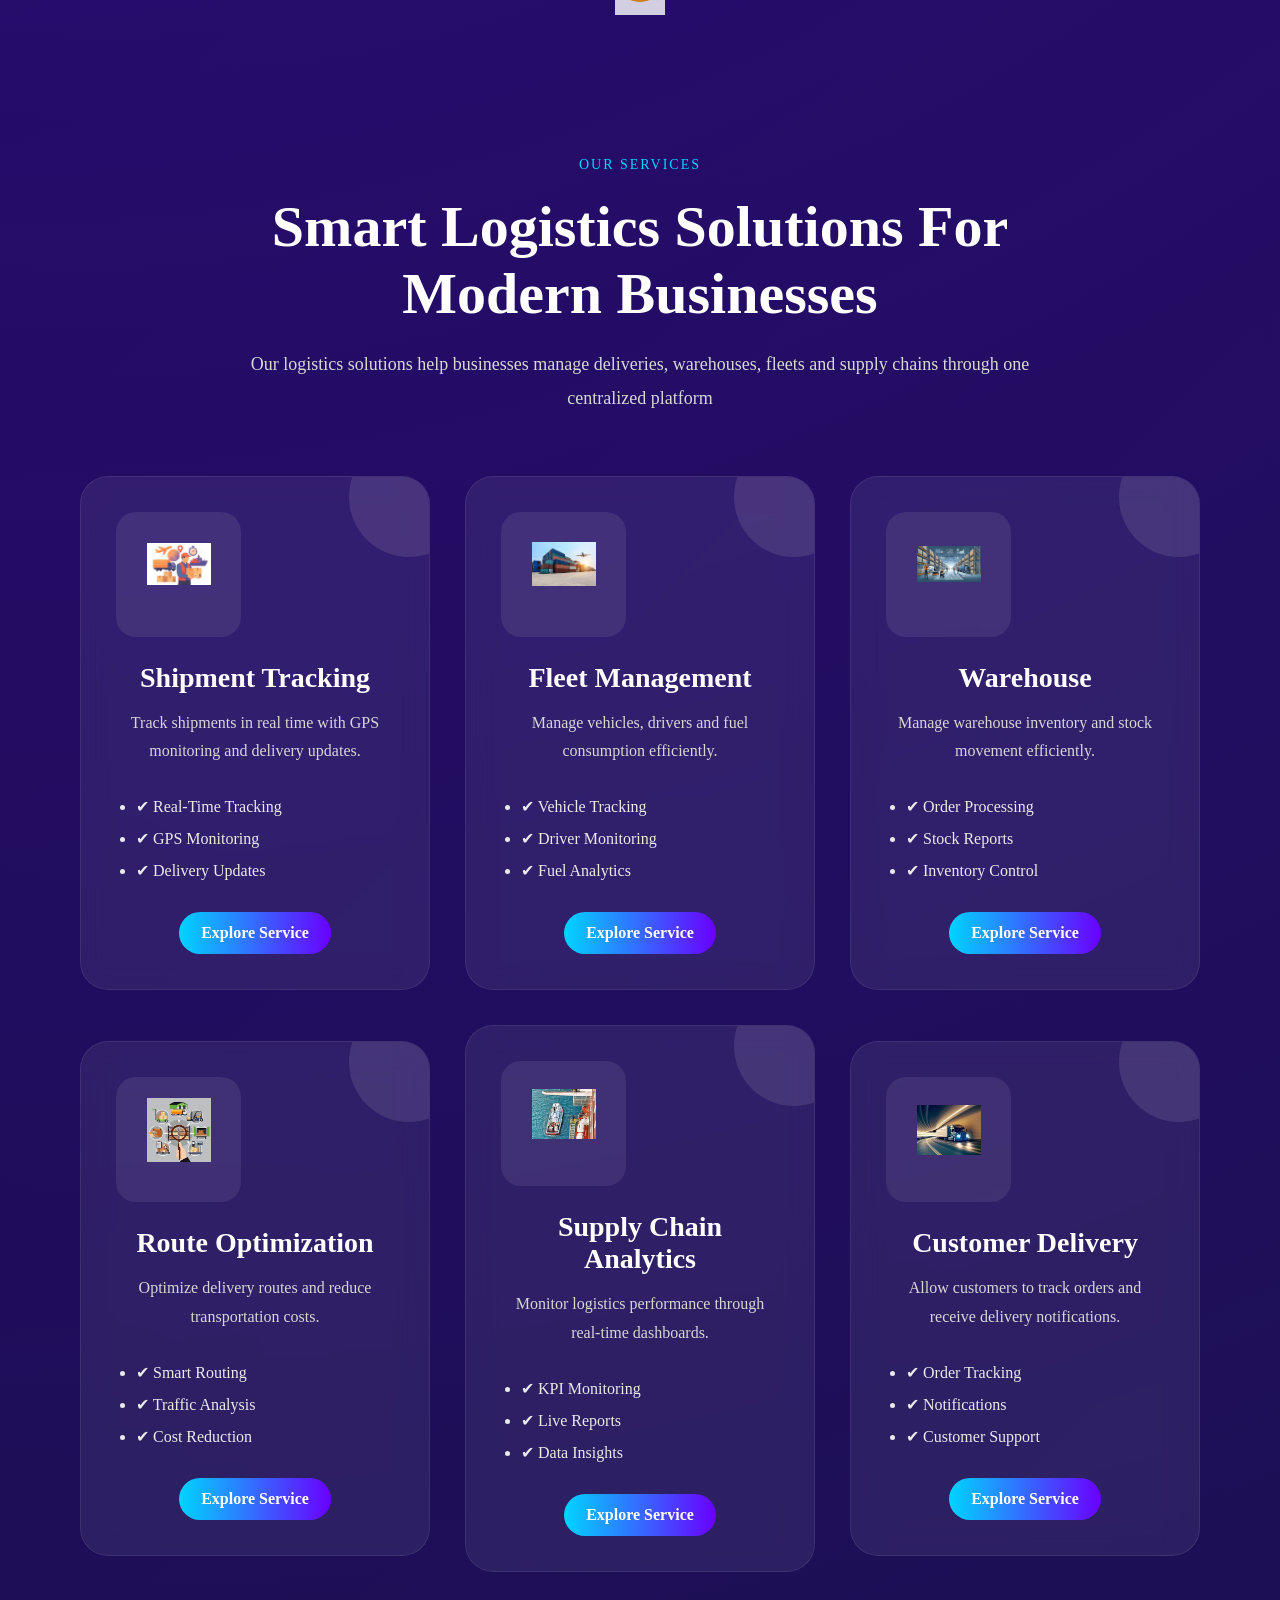
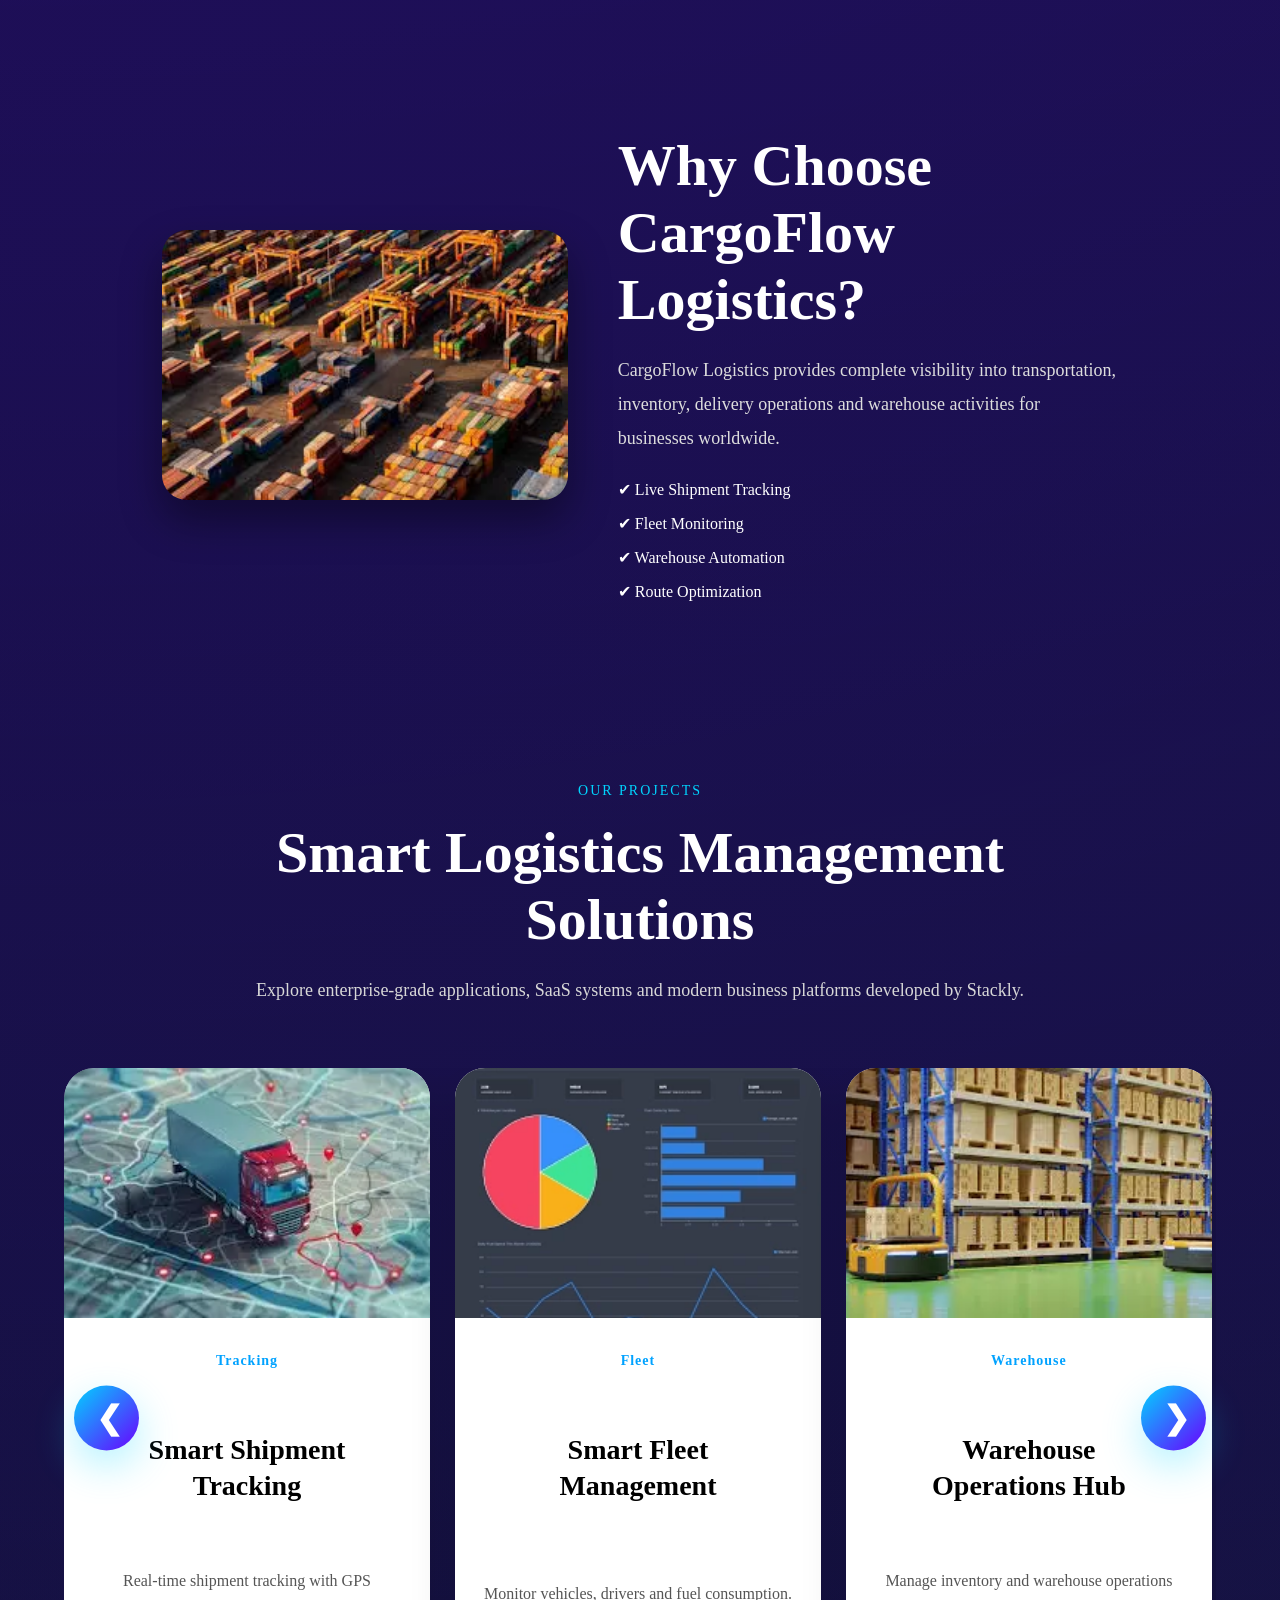
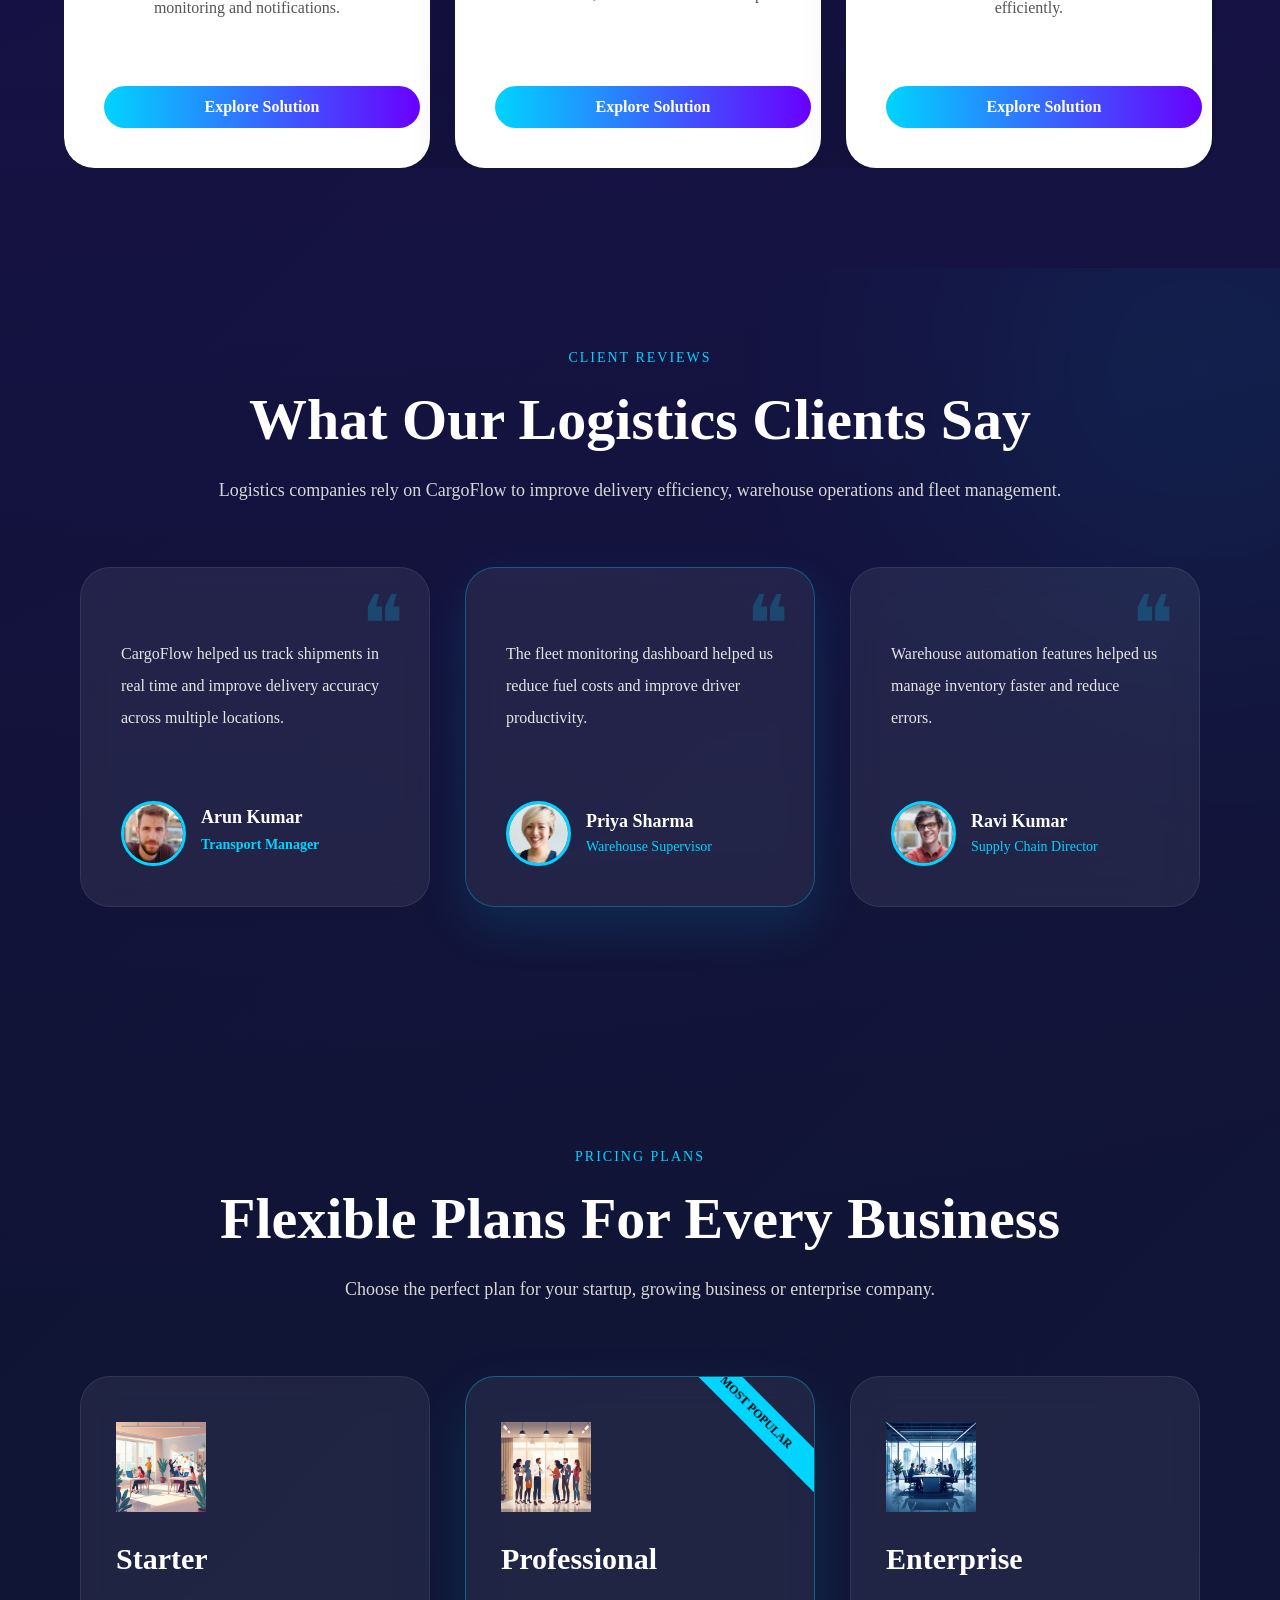
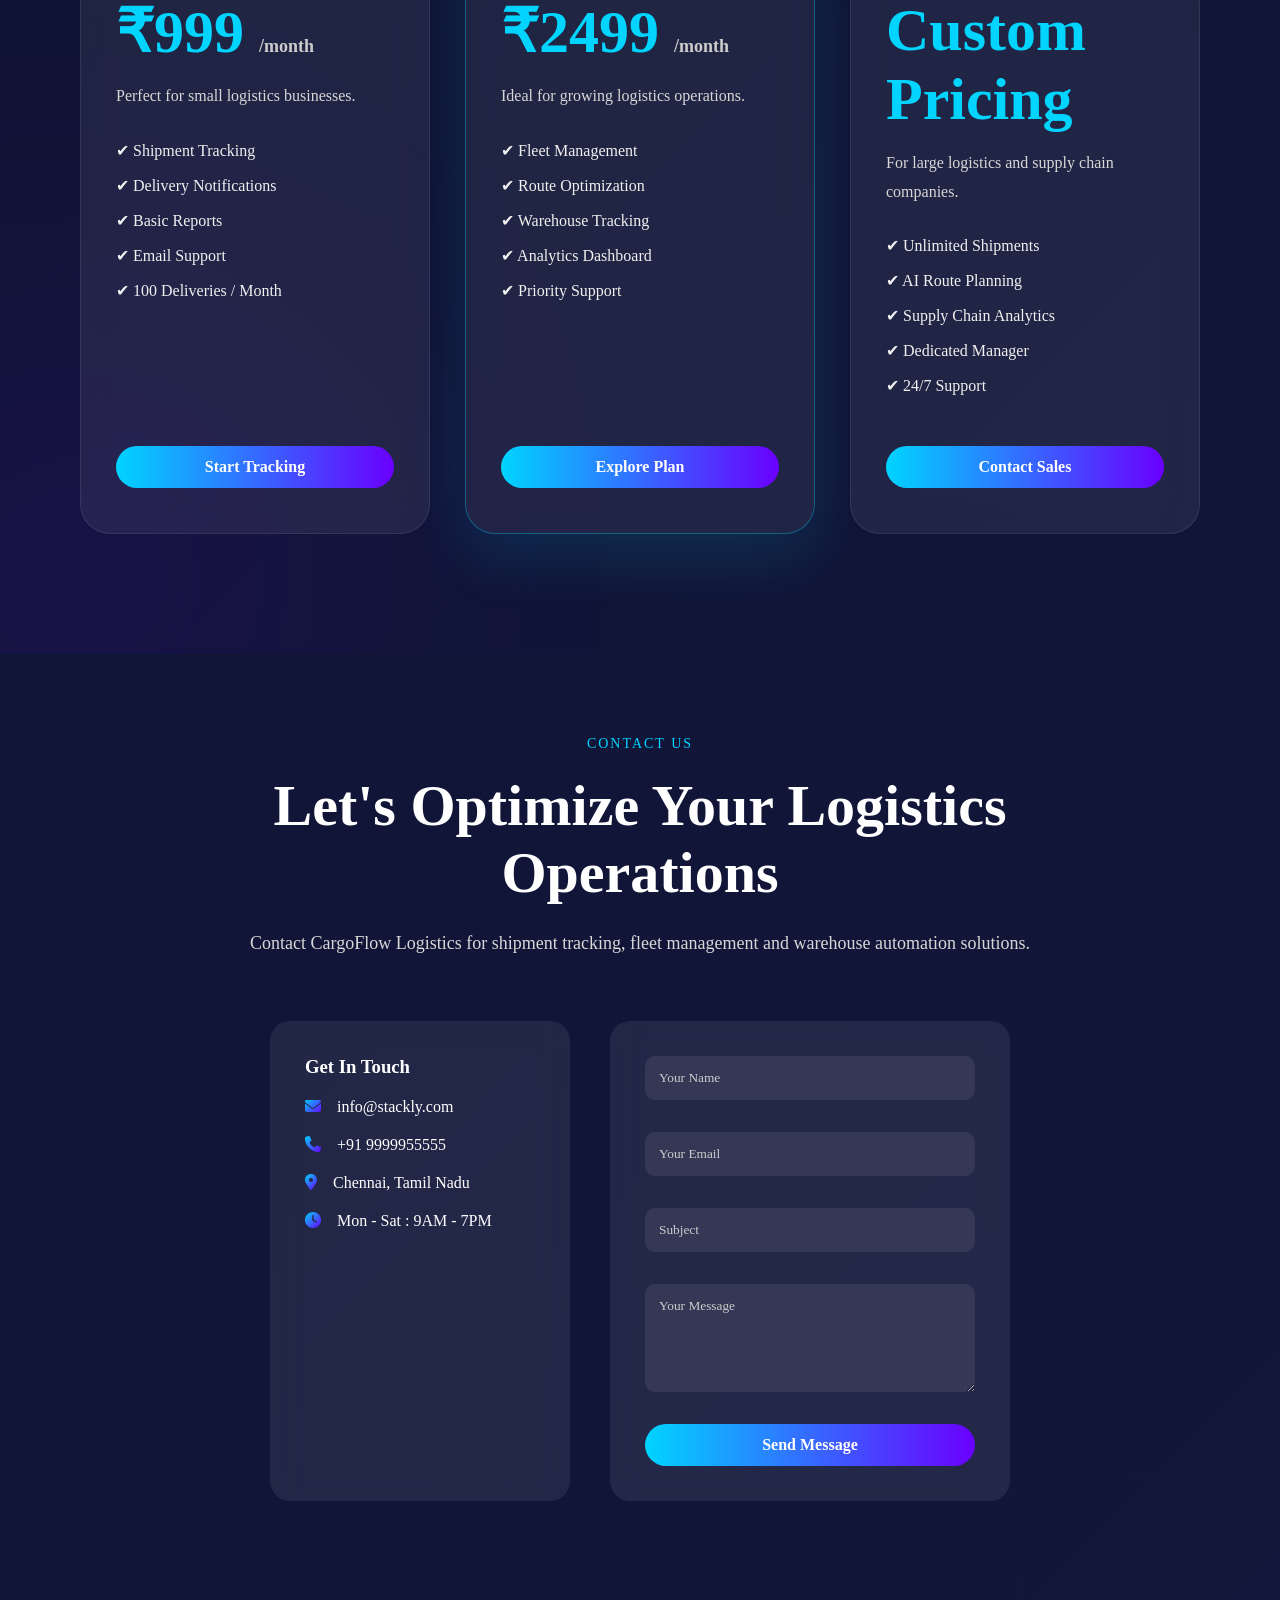
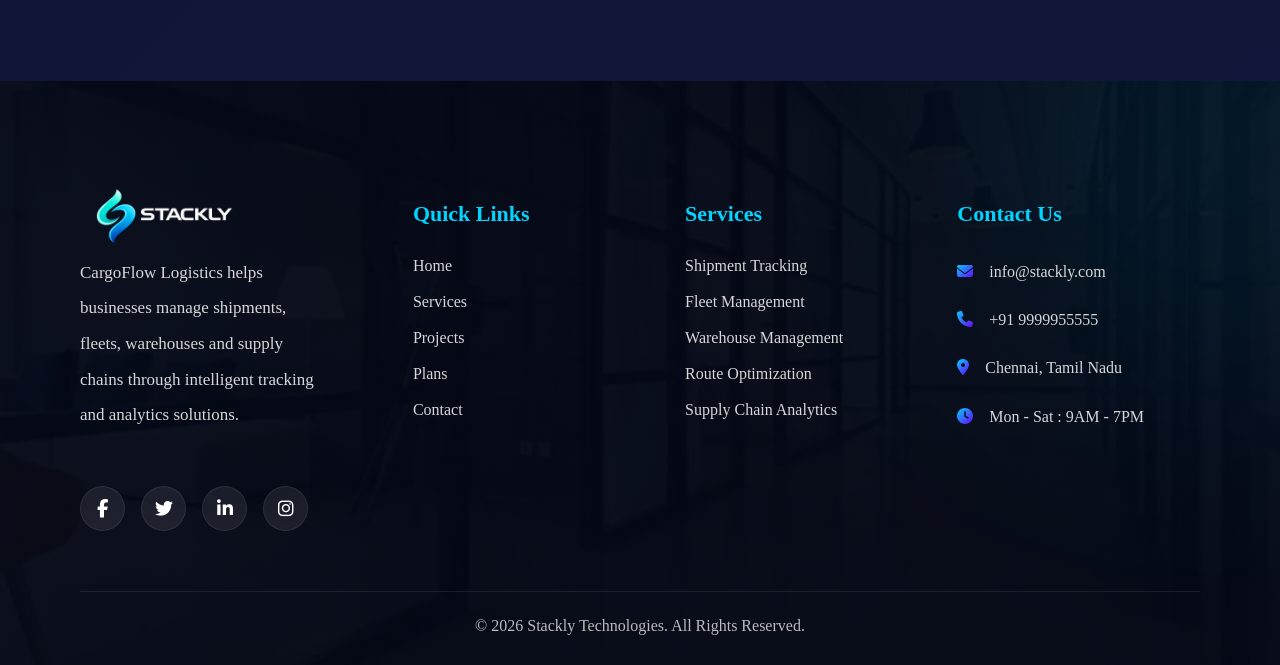
==== commit 9471fd03: "logistics1" ====
--- a/index.html
+++ b/index.html
@@ -45,9 +45,12 @@
   </nav>
 
   <!-- LOGIN -->
-  <button onclick="window.location.href='signin.html'">
+   <a href="404.html">
+  <button>Login</button>
+</a>
+  <!-- <button onclick="window.location.href='signin.html'">
     Login
-  </button>
+  </button> -->
 
   <!-- MOBILE MENU ICON -->
   <div class="menu-toggle" onclick="openMenu()">
@@ -97,16 +100,17 @@
 
   <div class="hero-text fade">
 
-    <h1>
-      Empowering Your Digital Business Growth
-    </h1>
+   <h1>
+Smart Logistics & Supply Chain Solutions
+For Modern Businesses
+</h1>
 
     <p>
-      Stackly provides enterprise solutions,
-      cloud systems, AI integration,
-      cybersecurity services and modern
-      web applications for businesses.
-    </p>
+Track shipments, manage fleets,
+optimize delivery routes and monitor
+warehouse operations through one
+powerful logistics platform.
+</p>
 
     <div class="hero-buttons">
 
@@ -124,7 +128,7 @@
   </div>
 
   <img class="hero-image fade"
-  src="./Assest/1055687[1] (1).webp">
+  src="./Assest/rstwuqeso3ikb75eybg8.webp">
 
 </section>
 
@@ -132,23 +136,23 @@
 <section class="stats fade">
 
   <div class="stat-box">
-    <h2>120+</h2>
-    <p>Projects</p>
+    <h2>15k+</h2>
+    <p>Deliveries</p>
   </div>
 
   <div class="stat-box">
-    <h2>85+</h2>
-    <p>Clients</p>
+    <h2>500+</h2>
+    <p>Fleet Vehicles</p>
   </div>
 
   <div class="stat-box">
-    <h2>24/7</h2>
-    <p>Support</p>
+    <h2>200+</h2>
+    <p>Warehouses</p>
   </div>
 
   <div class="stat-box">
-    <h2>99%</h2>
-    <p>Satisfaction</p>
+    <h2>98%</h2>
+    <p>On-Time Delivery</p>
   </div>
 
 </section>
@@ -162,7 +166,7 @@
     <span>TRUSTED BY COMPANIES</span>
 
     <h2>
-      Trusted By Modern Businesses
+      Trusted By Global Logistics Partners
     </h2>
 
     <p>
@@ -174,24 +178,24 @@
 
   <div class="brand-logos">
 
-    <img src="./Assest/google-1-1[1].webp">
-
-    <img src="./Assest/microsoft-5[1].webp">
-
-    <img src="./Assest/netflix-3[1].webp">
-
-    <img src="./Assest/slack-new-logo[1].webp">
-
-    <img src="./Assest/spotify-2[1]_11zon.webp">
-
-
-  <img src="./Assest/adobe-2[1].webp">
-
-  <img src="./Assest/airbnb[1].webp">
-
-  <img src="./Assest/tesla-9[1].webp">
-
-  <img src="./Assest/github-icon-1[1].webp">
+    <img src="./Assest/DHL.webp">
+
+    <img src="./Assest/fedex.webp">
+
+    <img src="./Assest/ups.webp">
+
+    <img src="./Assest/blue dart.webp">
+
+    <img src="./Assest/DTDC.webp">
+
+
+  <img src="./Assest/Delhivery.webp">
+
+  <img src="./Assest/Maersk.webp">
+
+  <img src="./Assest/amazon.webp">
+
+  <!-- <img src="./Assest/github-icon-1[1].webp"> -->
 
 
   </div>
@@ -206,13 +210,13 @@
     <span>OUR SERVICES</span>
 
     <h2>
-      Smart Digital Solutions For Modern Businesses
+      Smart Logistics Solutions For Modern Businesses
     </h2>
 
     <p>
-      Stackly delivers enterprise-grade digital products,
-      cloud platforms, AI automation and modern web systems
-      designed for startups, enterprises and growing brands.
+      Our logistics solutions help businesses manage
+deliveries, warehouses, fleets and supply chains
+through one centralized platform
     </p>
 
   </div>
@@ -223,20 +227,20 @@
     <div class="card fade">
 
       <div class="service-icon">
-        <img src="./Assest/1055687[1] (1).webp">
-      </div>
-
-      <h3>Web Development</h3>
+        <img src="./Assest/ao88posp89heyrq42fzu.webp">
+      </div>
+
+      <h3>Shipment Tracking</h3>
 
       <p>
-        Professional responsive websites,
-        dashboards and enterprise systems.
+        Track shipments in real time with
+GPS monitoring and delivery updates.
       </p>
 
       <ul>
-        <li>✔ React Applications</li>
-        <li>✔ Corporate Platforms</li>
-        <li>✔ API Integration</li>
+        <li>✔ Real-Time Tracking</li>
+        <li>✔ GPS Monitoring</li>
+        <li>✔ Delivery Updates</li>
       </ul>
 
       <button onclick="go404()">
@@ -249,20 +253,20 @@
     <div class="card fade">
 
       <div class="service-icon">
-        <img src="./Assest/3064197[1].webp">
-      </div>
-
-      <h3>Cyber Security</h3>
+        <img src="./Assest/mnpiff9sgajfflud3q0y.webp">
+      </div>
+
+      <h3>Fleet Management</h3>
 
       <p>
-         Enterprise-level cloud protection
-        and secure infrastructure systems.
+         Manage vehicles, drivers and fuel
+consumption efficiently.
       </p>
 
       <ul>
-        <li>✔ Threat Detection</li>
-        <li>✔ Firewall Security</li>
-        <li>✔ Secure Authentication</li>
+        <li>✔ Vehicle Tracking</li>
+        <li>✔ Driver Monitoring</li>
+        <li>✔ Fuel Analytics</li>
       </ul>
 
       <button onclick="go404()">
@@ -275,20 +279,20 @@
     <div class="card fade">
 
       <div class="service-icon">
-        <img src="./Assest/4248443[1].webp">
-      </div>
-
-      <h3>AI Automation</h3>
+        <img src="./Assest/xeinhsmh1jaswntqqh1a.webp">
+      </div>
+
+      <h3>Warehouse</h3>
 
       <p>
-        AI-powered workflow systems
-        and enterprise automation tools.
+        Manage warehouse inventory and
+stock movement efficiently.
       </p>
 
       <ul>
-        <li>✔ Smart Automation</li>
-        <li>✔ AI Integration</li>
-        <li>✔ Data Intelligence</li>
+        <li>✔ Order Processing</li>
+        <li>✔ Stock Reports</li>
+        <li>✔ Inventory Control</li>
       </ul>
 
       <button onclick="go404()">
@@ -301,20 +305,20 @@
     <div class="card fade">
 
       <div class="service-icon">
-        <img src="./Assest/1055687[1] (1).webp">
-      </div>
-
-      <h3>Cloud Infrastructure</h3>
+        <img src="./Assest/hero1.webp">
+      </div>
+
+      <h3>Route Optimization</h3>
 
       <p>
-        Scalable cloud hosting
-        and enterprise deployment systems.
+        Optimize delivery routes and reduce
+transportation costs.
       </p>
 
       <ul>
-        <li>✔ AWS Hosting</li>
-        <li>✔ Cloud Security</li>
-        <li>✔ High Performance</li>
+        <li>✔ Smart Routing</li>
+        <li>✔ Traffic Analysis</li>
+        <li>✔ Cost Reduction</li>
       </ul>
 
       <button onclick="go404()">
@@ -327,19 +331,19 @@
     <div class="card fade">
 
       <div class="service-icon">
-        <img src="./Assest/2721297[1].webp">
-      </div>
-
-      <h3>Business Analytics</h3>
+        <img src="./Assest/jemwevzfqmk4dp1dl3ra.webp">
+      </div>
+
+      <h3>Supply Chain Analytics </h3>
 
       <p>
-        Smart business dashboards
-        and real-time data analytics.
+        Monitor logistics performance
+through real-time dashboards.
       </p>
 
       <ul>
+        <li>✔ KPI Monitoring</li>
         <li>✔ Live Reports</li>
-        <li>✔ KPI Dashboard</li>
         <li>✔ Data Insights</li>
       </ul>
 
@@ -353,20 +357,20 @@
     <div class="card fade">
 
       <div class="service-icon">
-        <img src="./Assest/4149647[1].webp">
-      </div>
-
-      <h3>UI/UX Design</h3>
+        <img src="./Assest/jhwhcll2f9n97yaexb5d.webp">
+      </div>
+
+      <h3>Customer Delivery</h3>
 
       <p>
-        Modern interactive user interfaces
-        with premium user experience.
+        Allow customers to track orders
+and receive delivery notifications.
       </p>
 
       <ul>
-        <li>✔ Mobile Responsive</li>
-        <li>✔ Glassmorphism UI</li>
-        <li>✔ Interactive Design</li>
+        <li>✔ Order Tracking</li>
+        <li>✔ Notifications</li>
+        <li>✔ Customer Support</li>
       </ul>
 
       <button onclick="go404()">
@@ -384,28 +388,29 @@
 
   <div class="about-image">
 
-    <img src="./Assest/photo-1522071820081-009f0129c71c_11zon.webp">
+    <img src="./Assest/warehouse.webp">
 
   </div>
 
   <div class="about-content">
 
-    <h2>Why Choose Stackly?</h2>
+    <h2>Why Choose CargoFlow Logistics?</h2>
 
 
 
     <p>
-      Stackly delivers enterprise-grade
-      solutions with modern technologies,
-      scalable architecture and AI automation.
+      CargoFlow Logistics provides complete
+visibility into transportation, inventory,
+delivery operations and warehouse activities
+for businesses worldwide.
     </p>
 
     <div class="about-points">
 
-      <div>✔ 10+ Years Experience</div>
-      <div>✔ Global Support</div>
-      <div>✔ AI Automation</div>
-      <div>✔ Secure Infrastructure</div>
+      <div>✔ Live Shipment Tracking</div>
+      <div>✔ Fleet Monitoring</div>
+      <div>✔ Warehouse Automation</div>
+      <div>✔ Route Optimization</div>
 
     </div>
 
@@ -422,7 +427,7 @@
     <span>OUR PROJECTS</span>
 
     <h2>
-      Professional Digital Products & Solutions
+      Smart Logistics Management Solutions
     </h2>
 
     <p>
@@ -450,23 +455,22 @@
         <!-- CARD 1 -->
         <div class="project-card fade">
 
-          <img src="./Assest/photo-1498050108023-c5249f4df085_11zon_11zon.webp">
+          <img src="./Assest/truck tracking.webp">
 
           <div class="project-content">
 
-            <span>Corporate</span>
-
-            <h3>Enterprise Dashboard</h3>
+            <span>Tracking</span>
+
+            <h3>Smart Shipment Tracking</h3>
 
             <p>
-              Modern enterprise dashboard providing real-time analytics,
-  business monitoring, performance tracking and centralized
-  management solutions for growing organizations.
+              Real-time shipment tracking with
+GPS monitoring and notifications.
             </p>
 
             <button onclick="go404()">
-              View Project
-            </button>
+  Explore Solution
+</button>
 
           </div>
 
@@ -475,23 +479,22 @@
         <!-- CARD 2 -->
         <div class="project-card fade">
 
-          <img src="./Assest/photo-1516321318423-f06f85e504b3.webp">
+          <img src="./Assest/fleet dashboard.webp">
 
           <div class="project-content">
 
-            <span>AI Platform</span>
-
-            <h3>Automation System</h3>
+            <span>Fleet</span>
+
+            <h3>Smart Fleet Management</h3>
 
             <p>
-              Intelligent automation platform designed to streamline
-  workflows, optimize business operations and improve
-  productivity using advanced AI-powered solutions.
+              Monitor vehicles, drivers and
+fuel consumption.
             </p>
 
             <button onclick="go404()">
-              View Project
-            </button>
+  Explore Solution
+</button>
 
           </div>
 
@@ -500,105 +503,100 @@
         <!-- CARD 3 -->
         <div class="project-card fade">
 
-          <img src="./Assest/photo-1520607162513-77705c0f0d4a_11zon.webp">
+          <img src="./Assest/warehouse system.webp">
 
           <div class="project-content">
 
-            <span>Cloud</span>
-
-            <h3>Cloud Infrastructure</h3>
+            <span>Warehouse</span>
+
+            <h3>Warehouse Operations Hub</h3>
 
             <p>
-               Scalable cloud infrastructure platform providing
-  secure hosting, enterprise deployment, data storage
-  and high-performance cloud computing solutions.
+               Manage inventory and warehouse
+operations efficiently.
             </p>
 
             <button onclick="go404()">
-              View Project
-            </button>
+  Explore Solution
+</button>
 
           </div>
 
         </div>
 
+        <div class="project-card fade">
+
+          <img src="./Assest/supply chain.webp">
+
+          <div class="project-content">
+
+            <span>Supply Chain</span>
+
+            <h3>Supply Chain Analytics</h3>
+
+            <p>
+             Business intelligence dashboard
+for logistics operations.
+            </p>
+
+            <button onclick="go404()">
+  Explore Solution
+</button>
+
+          </div>
+
+        </div>
         <!-- CARD 4 -->
         <div class="project-card fade">
 
-          <img src="./Assest/photo-1556740749-887f6717d7e4_11zon.webp">
+          <img src="./Assest/delivery monitoring.webp">
 
           <div class="project-content">
 
-            <span>E-Commerce</span>
-
-            <h3>Online Shopping Platform</h3>
+            <span>Delivery</span>
+
+            <h3>Last Mile Delivery Hub</h3>
 
             <p>
-              Modern e-commerce platform with secure payments,
-  smart inventory management, responsive design
-  and seamless online shopping experience.
+              Track parcel delivery and optimize
+delivery performance.
             </p>
 
             <button onclick="go404()">
-              View Project
-            </button>
+  Explore Solution
+</button>
 
           </div>
 
         </div>
 
-        <!-- CARD 5 -->
-        <div class="project-card fade">
-
-          <img src="./Assest/photo-1559028012-481c04fa702d_11zon.webp">
-
-          <div class="project-content">
-
-            <span>Security</span>
-
-            <h3>Cyber Security Portal</h3>
-
-            <p>
-             Enterprise-grade cybersecurity platform offering
-  threat detection, secure authentication, firewall protection
-  and real-time security monitoring solutions.
-            </p>
-
-            <button onclick="go404()">
-              View Project
-            </button>
-
-          </div>
-
-        </div>
 
         <!-- CARD 6 -->
         <div class="project-card fade">
 
-          <img src="./Assest/photo-1460925895917-afdab827c52f.webp">
+          <img src="./Assest/route.webp">
 
           <div class="project-content">
 
-            <span>Analytics</span>
-
-            <h3>Business Analytics</h3>
+            <span>Optimization</span>
+
+            <h3>Route Optimization Hub</h3>
 
             <p>
-              Advanced business analytics platform providing
-  real-time insights, KPI tracking, performance monitoring
-  and smart decision-making dashboards for enterprises.
+              AI-powered route planning and
+delivery optimization system.
             </p>
 
             <button onclick="go404()">
-              View Project
-            </button>
+  Explore Solution
+</button>
 
           </div>
 
         </div>
 
         <!-- CARD 7 -->
-        <div class="project-card fade">
+        <!-- <div class="project-card fade">
 
           <img src="./Assest/photo-1504384308090-c894fdcc538d_11zon.webp">
 
@@ -619,10 +617,10 @@
 
           </div>
 
-        </div>
+        </div> -->
 
         <!-- CARD 8 -->
-        <div class="project-card fade">
+        <!-- <div class="project-card fade">
 
           <img src="./Assest/photo-1451187580459-43490279c0fa_11zon.webp">
 
@@ -643,7 +641,7 @@
 
           </div>
 
-        </div>
+        </div> -->
 
       </div>
 
@@ -668,13 +666,13 @@
     <span>CLIENT REVIEWS</span>
 
     <h2>
-      Trusted By Businesses Worldwide
+      What Our Logistics Clients Say
     </h2>
 
     <p>
-      Stackly helps startups and enterprises
-      build scalable modern digital platforms
-      with enterprise-level solutions.
+      Logistics companies rely on CargoFlow
+to improve delivery efficiency,
+warehouse operations and fleet management.
     </p>
 
   </div>
@@ -689,9 +687,9 @@
       </div>
 
       <p>
-        Stackly completely transformed our
-        enterprise dashboard with modern UI,
-        AI analytics and scalable cloud systems.
+        CargoFlow helped us track shipments
+in real time and improve delivery
+accuracy across multiple locations.
       </p>
 
       <div class="client-info">
@@ -700,9 +698,9 @@
 
         <div>
 
-          <h4>Michael Johnson</h4>
-
-          <span>CEO, TechNova</span>
+          <h4>Arun Kumar<h4>
+
+          <span>Transport Manager</span>
 
         </div>
 
@@ -718,9 +716,8 @@
       </div>
 
       <p>
-        Their cybersecurity infrastructure
-        and cloud deployment services improved
-        our business performance significantly.
+        The fleet monitoring dashboard helped us
+reduce fuel costs and improve driver productivity.
       </p>
 
       <div class="client-info">
@@ -729,9 +726,9 @@
 
         <div>
 
-          <h4>Sarah Williams</h4>
-
-          <span>Director, Nexa Corp</span>
+          <h4>Priya Sharma</h4>
+
+          <span>Warehouse Supervisor</span>
 
         </div>
 
@@ -747,9 +744,8 @@
       </div>
 
       <p>
-        Stackly delivered a premium SaaS
-        platform with modern animations,
-        responsive UI and AI automation.
+        Warehouse automation features helped us
+manage inventory faster and reduce errors.
       </p>
 
       <div class="client-info">
@@ -758,9 +754,9 @@
 
         <div>
 
-          <h4>David Smith</h4>
-
-          <span>Founder, CloudEdge</span>
+          <h4>Ravi Kumar</h4>
+
+          <span>Supply Chain Director</span>
 
         </div>
 
@@ -797,7 +793,7 @@
 
       <div class="plan-image">
 
-        <img src="./Assest/3135715[1].webp">
+        <img src="./Assest/Starter business concept image, entry-level business tier, startup or beginner workplace setting.webp">
 
       </div>
 
@@ -809,25 +805,25 @@
       </h1>
 
       <p class="plan-desc">
-        Perfect for startups and small businesses.
+        Perfect for small logistics businesses.
       </p>
 
       <ul>
 
-        <li>✔ Responsive Website</li>
-
-        <li>✔ 5 Pages Included</li>
-
-        <li>✔ Basic SEO</li>
+        <li>✔ Shipment Tracking</li>
+
+        <li>✔ Delivery Notifications</li>
+
+        <li>✔ Basic Reports</li>
 
         <li>✔ Email Support</li>
 
-        <li>✔ Hosting Setup</li>
+        <li>✔ 100 Deliveries / Month</li>
 
       </ul>
 
       <button onclick="go404()">
-        Get Started
+        Start Tracking
       </button>
 
     </div>
@@ -841,7 +837,7 @@
 
       <div class="plan-image">
 
-        <img src="./Assest/4149647[1].webp">
+        <img src="./Assest/Professional business concept image, mid-level business tier, professional workplace setting.webp">
 
       </div>
 
@@ -853,25 +849,25 @@
       </h1>
 
       <p class="plan-desc">
-        Advanced business solutions for growing brands.
+        Ideal for growing logistics operations.
       </p>
 
       <ul>
 
-        <li>✔ Full Web Application</li>
-
-        <li>✔ AI Automation</li>
-
-        <li>✔ Cloud Deployment</li>
-
-        <li>✔ Dashboard Analytics</li>
+        <li>✔ Fleet Management</li>
+
+        <li>✔ Route Optimization</li>
+
+        <li>✔ Warehouse Tracking</li>
+
+        <li>✔ Analytics Dashboard</li>
 
         <li>✔ Priority Support</li>
 
       </ul>
 
       <button onclick="go404()">
-        Choose Plan
+        Explore Plan
       </button>
 
     </div>
@@ -881,29 +877,29 @@
 
       <div class="plan-image">
 
-        <img src="./Assest/3523887[1].webp">
+        <img src="./Assest/Enterprise business concept image, corporate professional setting, high-level business tier.webp">
 
       </div>
 
       <h3>Enterprise</h3>
 
       <h1>
-        Custom
+        Custom Pricing
       </h1>
 
       <p class="plan-desc">
-        Enterprise-grade scalable digital infrastructure.
+        For large logistics and supply chain companies.
       </p>
 
       <ul>
 
-        <li>✔ Unlimited Features</li>
-
-        <li>✔ Enterprise Security</li>
-
-        <li>✔ AI Cloud Systems</li>
-
-        <li>✔ Dedicated Team</li>
+        <li>✔ Unlimited Shipments</li>
+
+        <li>✔ AI Route Planning</li>
+
+        <li>✔ Supply Chain Analytics</li>
+
+        <li>✔ Dedicated Manager</li>
 
         <li>✔ 24/7 Support</li>
 
@@ -926,12 +922,12 @@
     <span>CONTACT US</span>
 
     <h2>
-      Let's Build Something Amazing
+      Let's Optimize Your Logistics Operations
     </h2>
 
     <p>
-      Contact Stackly for modern business solutions,
-      AI systems, enterprise software and cloud services.
+      Contact CargoFlow Logistics for shipment tracking,
+fleet management and warehouse automation solutions.
     </p>
 
   </div>
@@ -1034,9 +1030,9 @@
       </a>
 
       <p>
-        Stackly is a modern enterprise technology company
-        delivering AI automation, cloud systems,
-        cybersecurity solutions and scalable digital platforms.
+        CargoFlow Logistics helps businesses manage
+shipments, fleets, warehouses and supply chains
+through intelligent tracking and analytics solutions.
       </p>
 
       <!-- SOCIAL -->
@@ -1112,31 +1108,31 @@
 
         <li>
           <a href="404.html">
-            Web Development
+            Shipment Tracking
           </a>
         </li>
 
         <li>
           <a href="404.html">
-            Cyber Security
+            Fleet Management
           </a>
         </li>
 
         <li>
           <a href="404.html">
-            AI Automation
+            Warehouse Management
           </a>
         </li>
 
         <li>
           <a href="404.html">
-            Cloud Solutions
+            Route Optimization
           </a>
         </li>
 
         <li>
           <a href="404.html">
-            Business Analytics
+            Supply Chain Analytics
           </a>
         </li>
 
--- a/style.css
+++ b/style.css
@@ -110,7 +110,7 @@
   linear-gradient(rgba(5,8,22,0.8),
   rgba(5,8,22,0.8)),
 
-  url('./Assest/photo-1516321318423-f06f85e504b3.webp');
+  url('./Assest/hero.webp');
 
   background-size:cover;
   background-position:center;
@@ -1045,7 +1045,7 @@
   linear-gradient(rgba(4,8,22,0.96),
   rgba(4,8,22,0.96)),
 
-  url('./Assest/photo-1497366754035-f200968a6e72.webp');
+  url('./Assest/photo-1497366754035-f200968a6e72_11zon.webp');
 
   background-size:cover;
   background-position:center;
@@ -1652,6 +1652,7 @@
 .about-image img{
   width:100%;
   max-width:500px;
+  height: 270px;
 }
 
 /* SERVICE ICON */
@@ -2392,7 +2393,7 @@
 /* PERFECT PROJECT CARD ALIGNMENT */
 /* ================================= */
 
-.project-card{
+/* .project-card{
 
   display:flex;
 
@@ -2401,10 +2402,10 @@
   justify-content:space-between;
 
   height:720px;
-}
+} */
 
 /* CONTENT */
-.project-content{
+/* .project-content{
 
   display:flex;
 
@@ -2415,12 +2416,12 @@
   justify-content:space-between;
 
   height:100%;
-}
+} */
 
 /* CATEGORY */
 .project-content span{
 
-  min-height:25px;
+  /* min-height:25px; */
 
   display:flex;
 
@@ -2432,7 +2433,7 @@
 /* TITLE */
 .project-content h3{
 
-  min-height:140px;
+  /* min-height:140px; */
 
   display:flex;
 
@@ -2448,7 +2449,7 @@
 /* DESCRIPTION */
 .project-content p{
 
-  min-height:170px;
+  /* min-height:170px; */
 
   display:flex;
 
@@ -2871,3 +2872,112 @@
 
 }
 
+/* ================================= */
+/* FINAL PROJECT CARD FIX */
+/* ================================= */
+
+.project-card{
+
+    min-width:calc(33.33% - 18px);
+
+    background:white;
+
+    color:black;
+
+    border-radius:30px;
+
+    overflow:hidden;
+
+    display:flex;
+
+    flex-direction:column;
+
+    height:700px;
+}
+
+/* SAME IMAGE HEIGHT */
+.project-card img{
+
+    width:100%;
+
+    height:250px;
+
+    object-fit:cover;
+
+    display:block;
+}
+
+/* CONTENT */
+.project-content{
+    flex:1;
+
+    display:flex;
+
+    flex-direction:column;
+
+    padding:35px 25px 25px;
+}
+
+/* CATEGORY */
+.project-content span{
+
+    display:block;
+
+    text-align:center;
+
+    height:30px;
+}
+
+/* TITLE */
+.project-content h3{
+    min-height:120px;
+
+    display:flex;
+    align-items:center;
+    justify-content:center;
+
+    text-align:center;
+
+    line-height:1.3;
+
+    font-size:28px;
+
+    padding:0 25px;
+
+    margin-top:25px;
+}
+
+/* DESCRIPTION */
+.project-content p{
+
+    height:100px;
+
+    display:flex;
+
+    align-items:center;
+
+    justify-content:center;
+
+    text-align:center;
+
+    line-height:1.7;
+
+    color:#555;
+}
+
+/* BUTTON */
+.project-content button{
+
+    margin-top:auto;
+
+    width:100%;
+}
+.project-prev,
+.project-next{
+    width:65px;
+    height:65px;
+
+    z-index:100;
+
+    top:45%;
+}
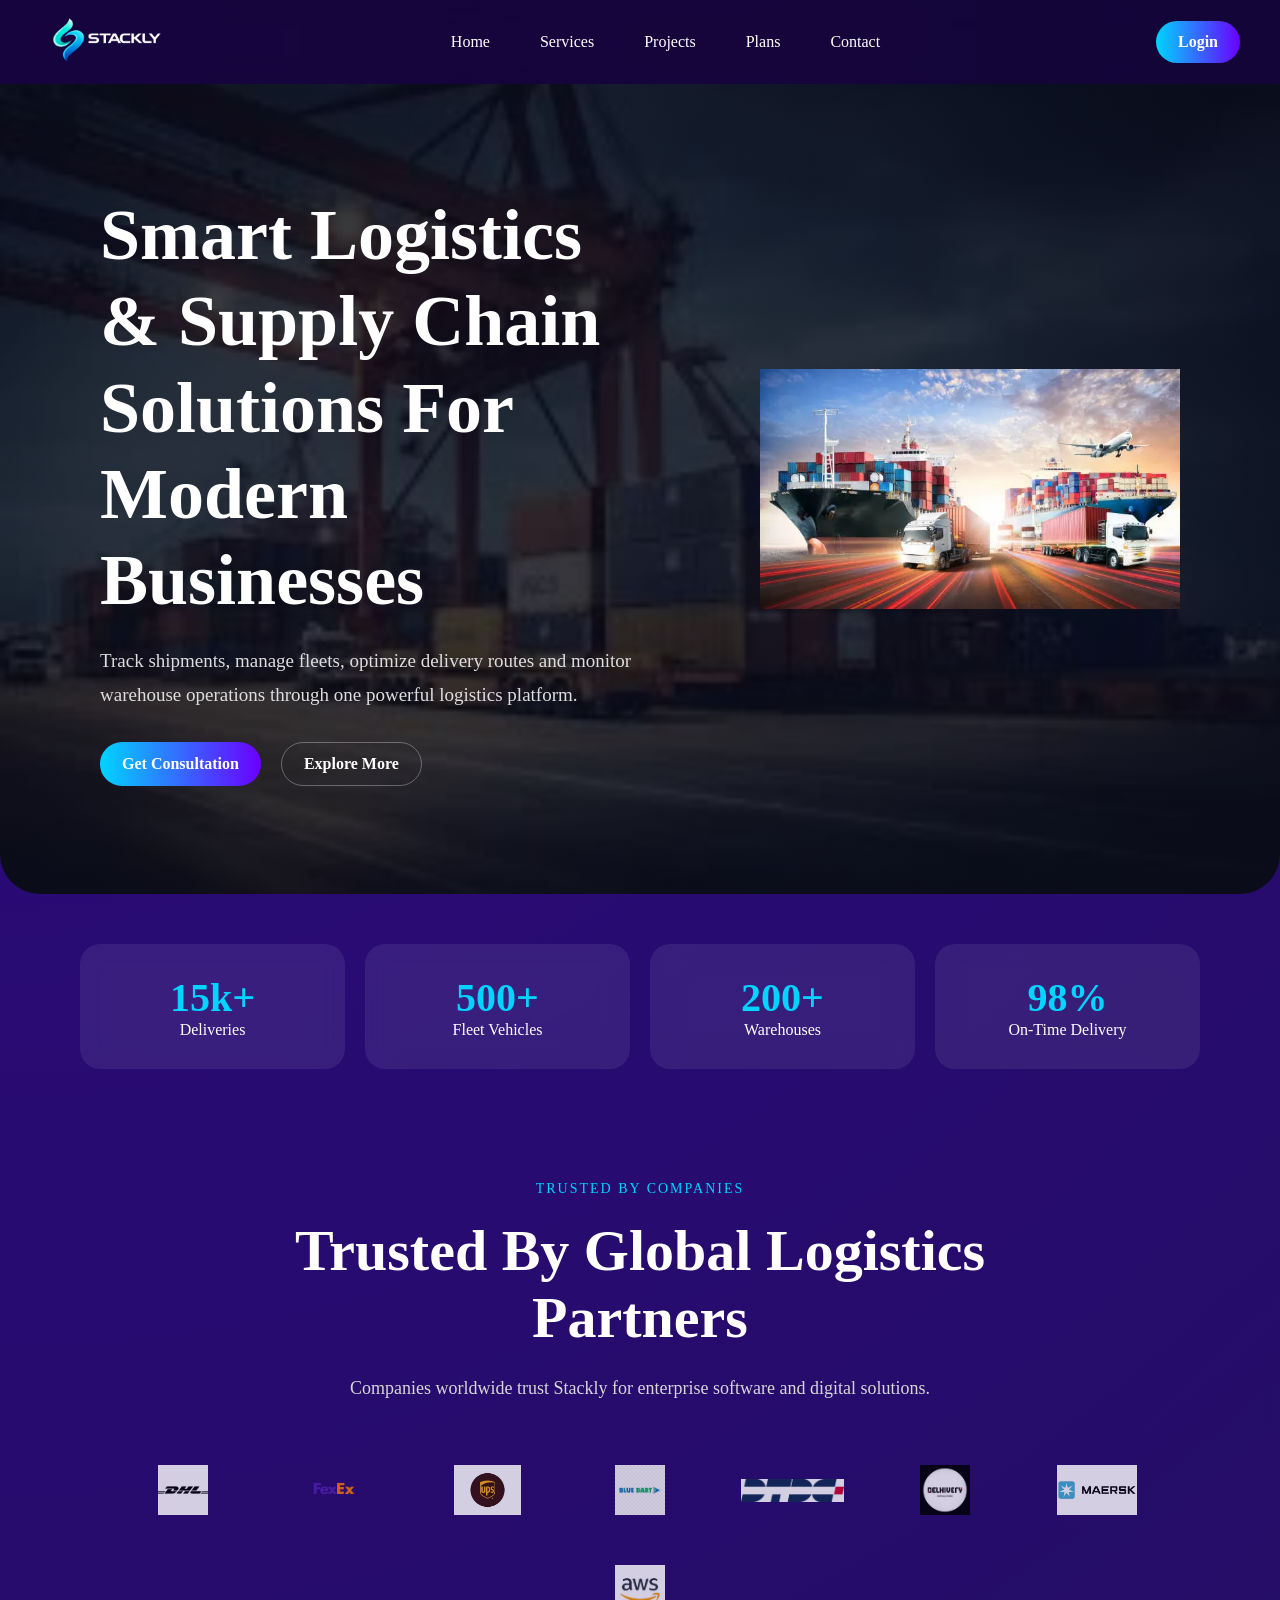
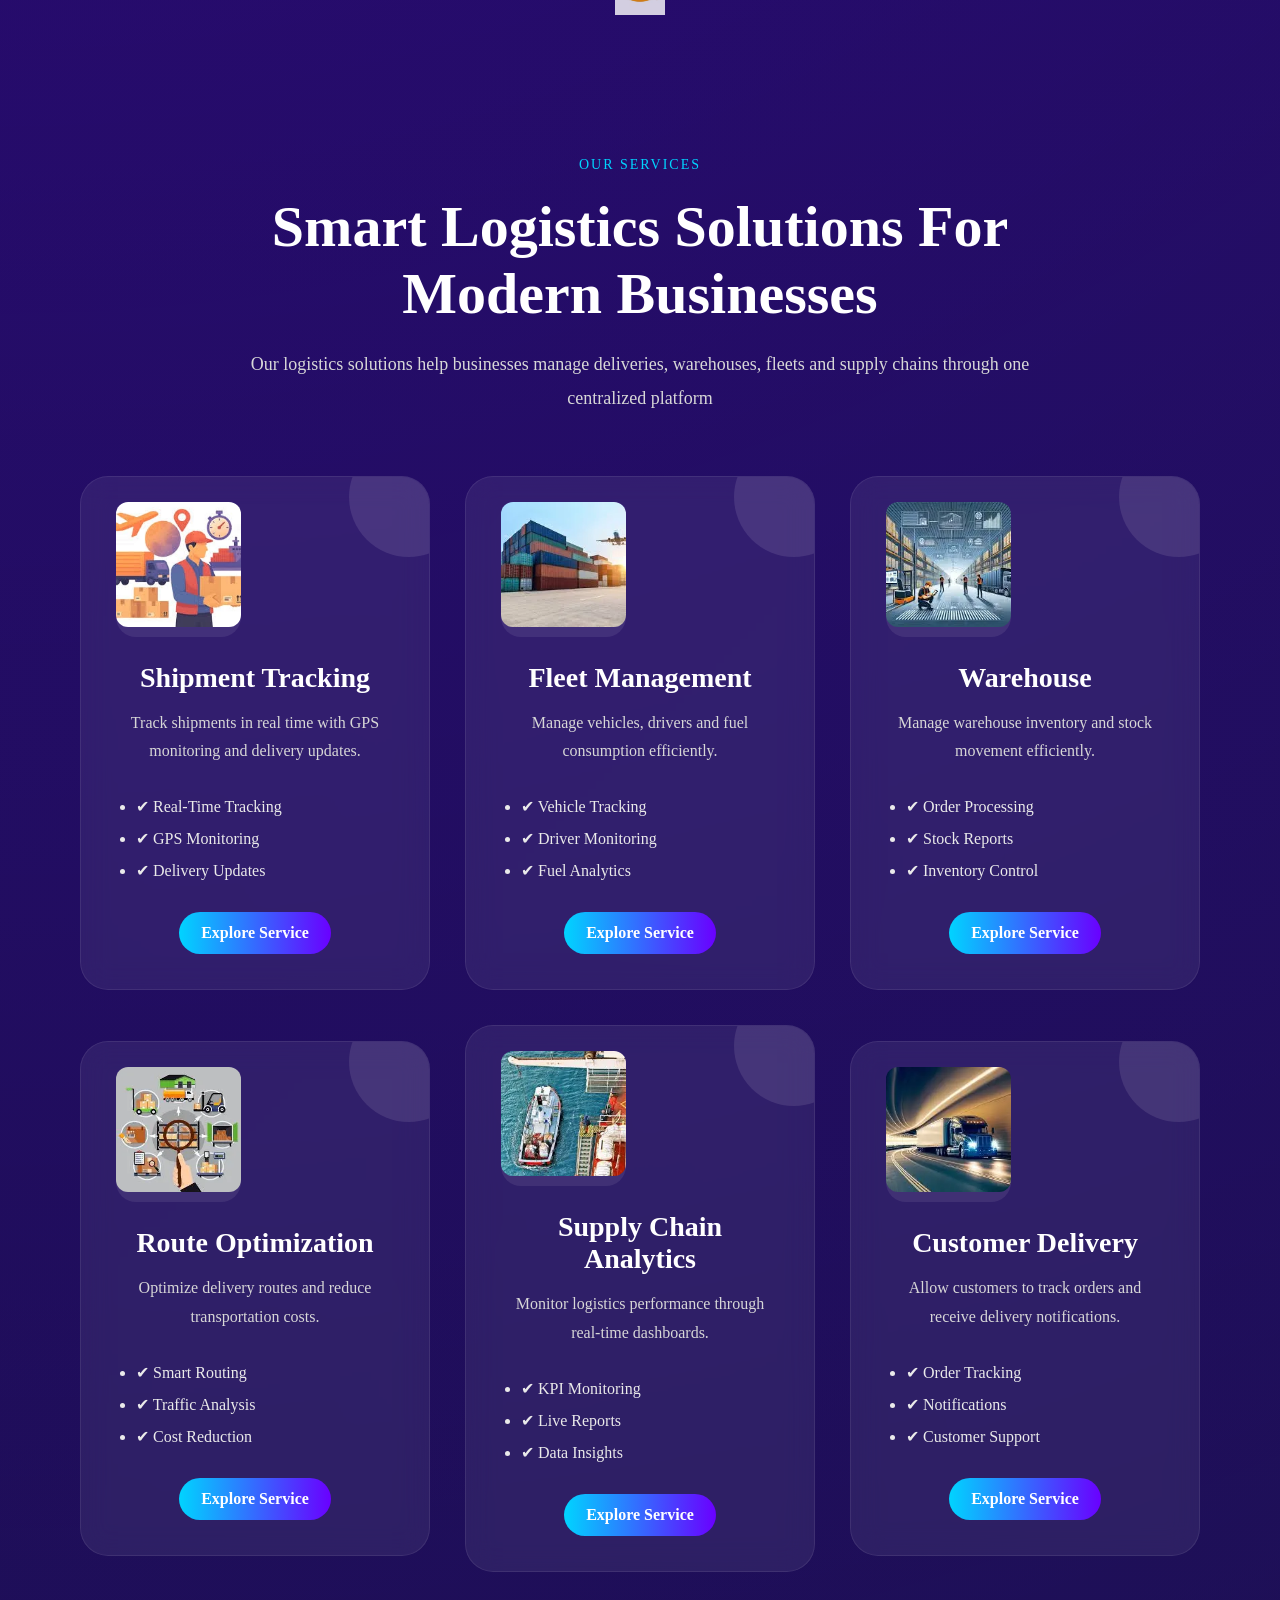
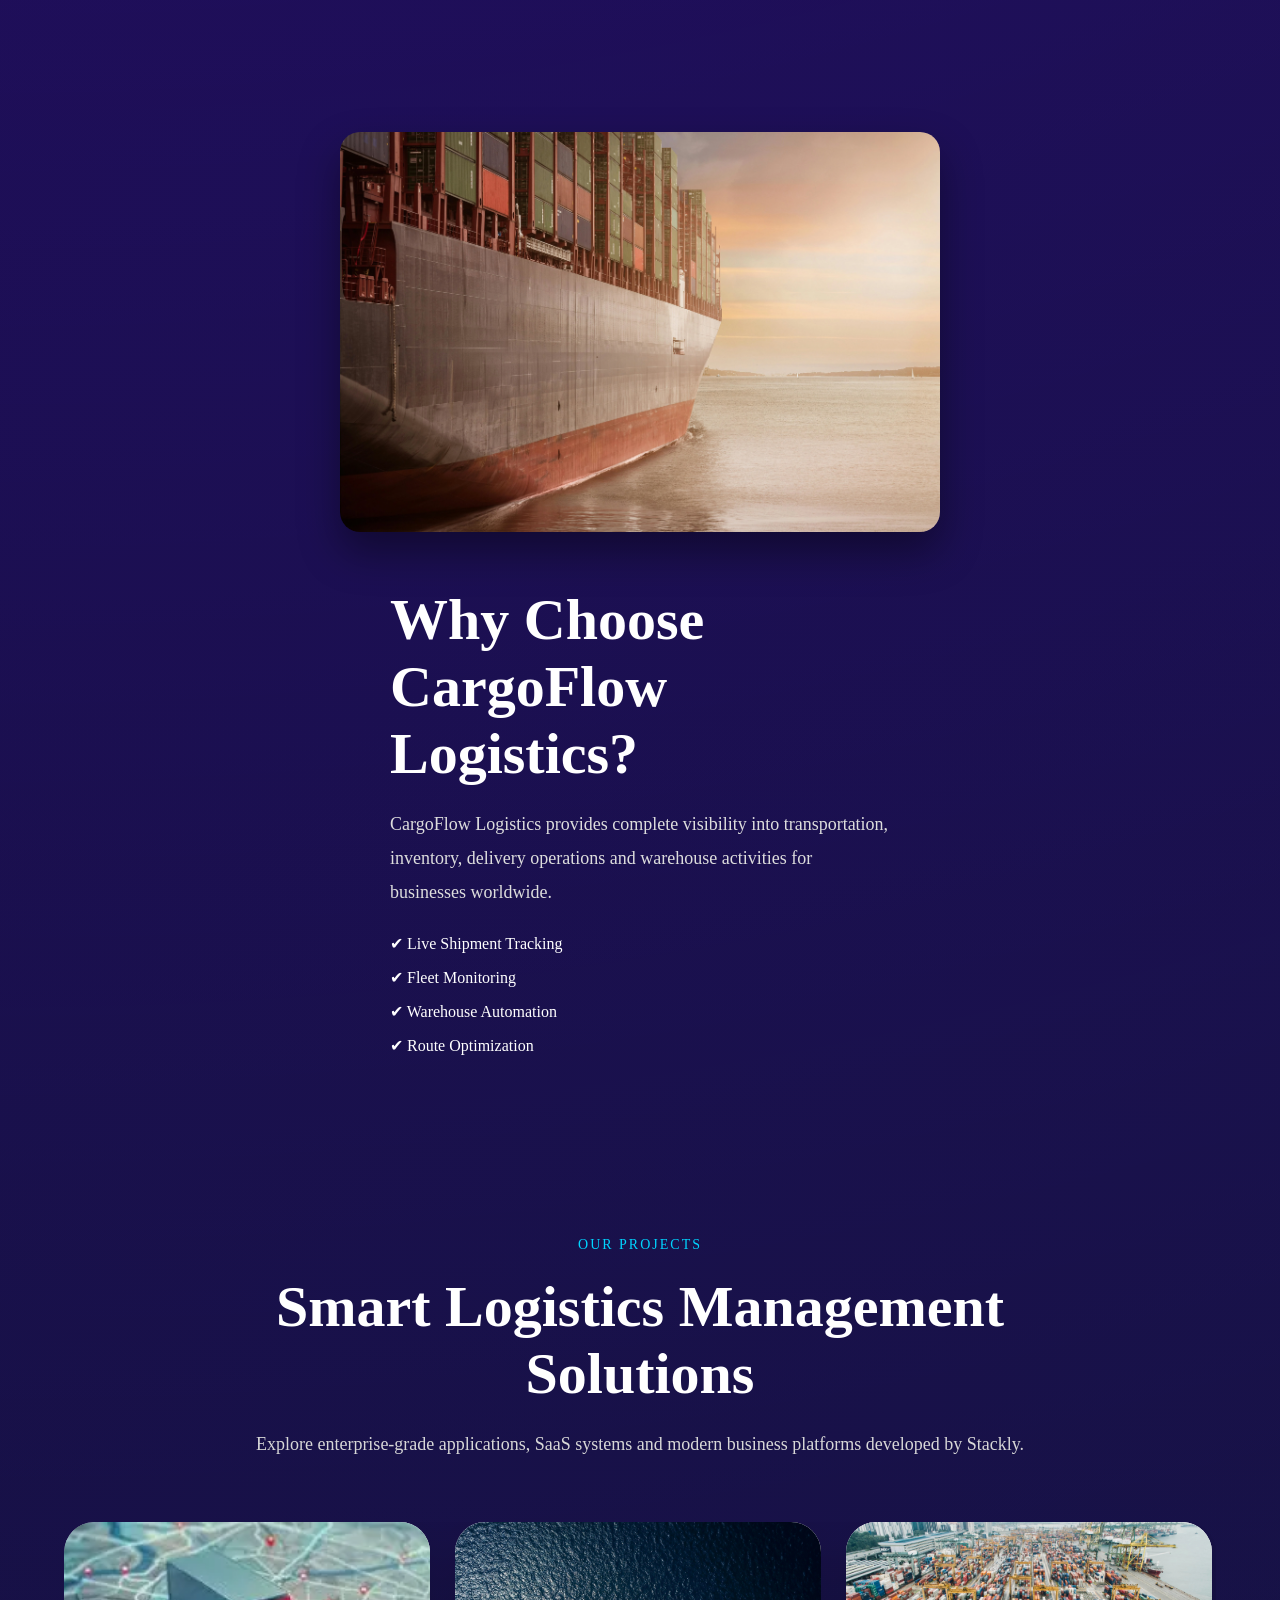
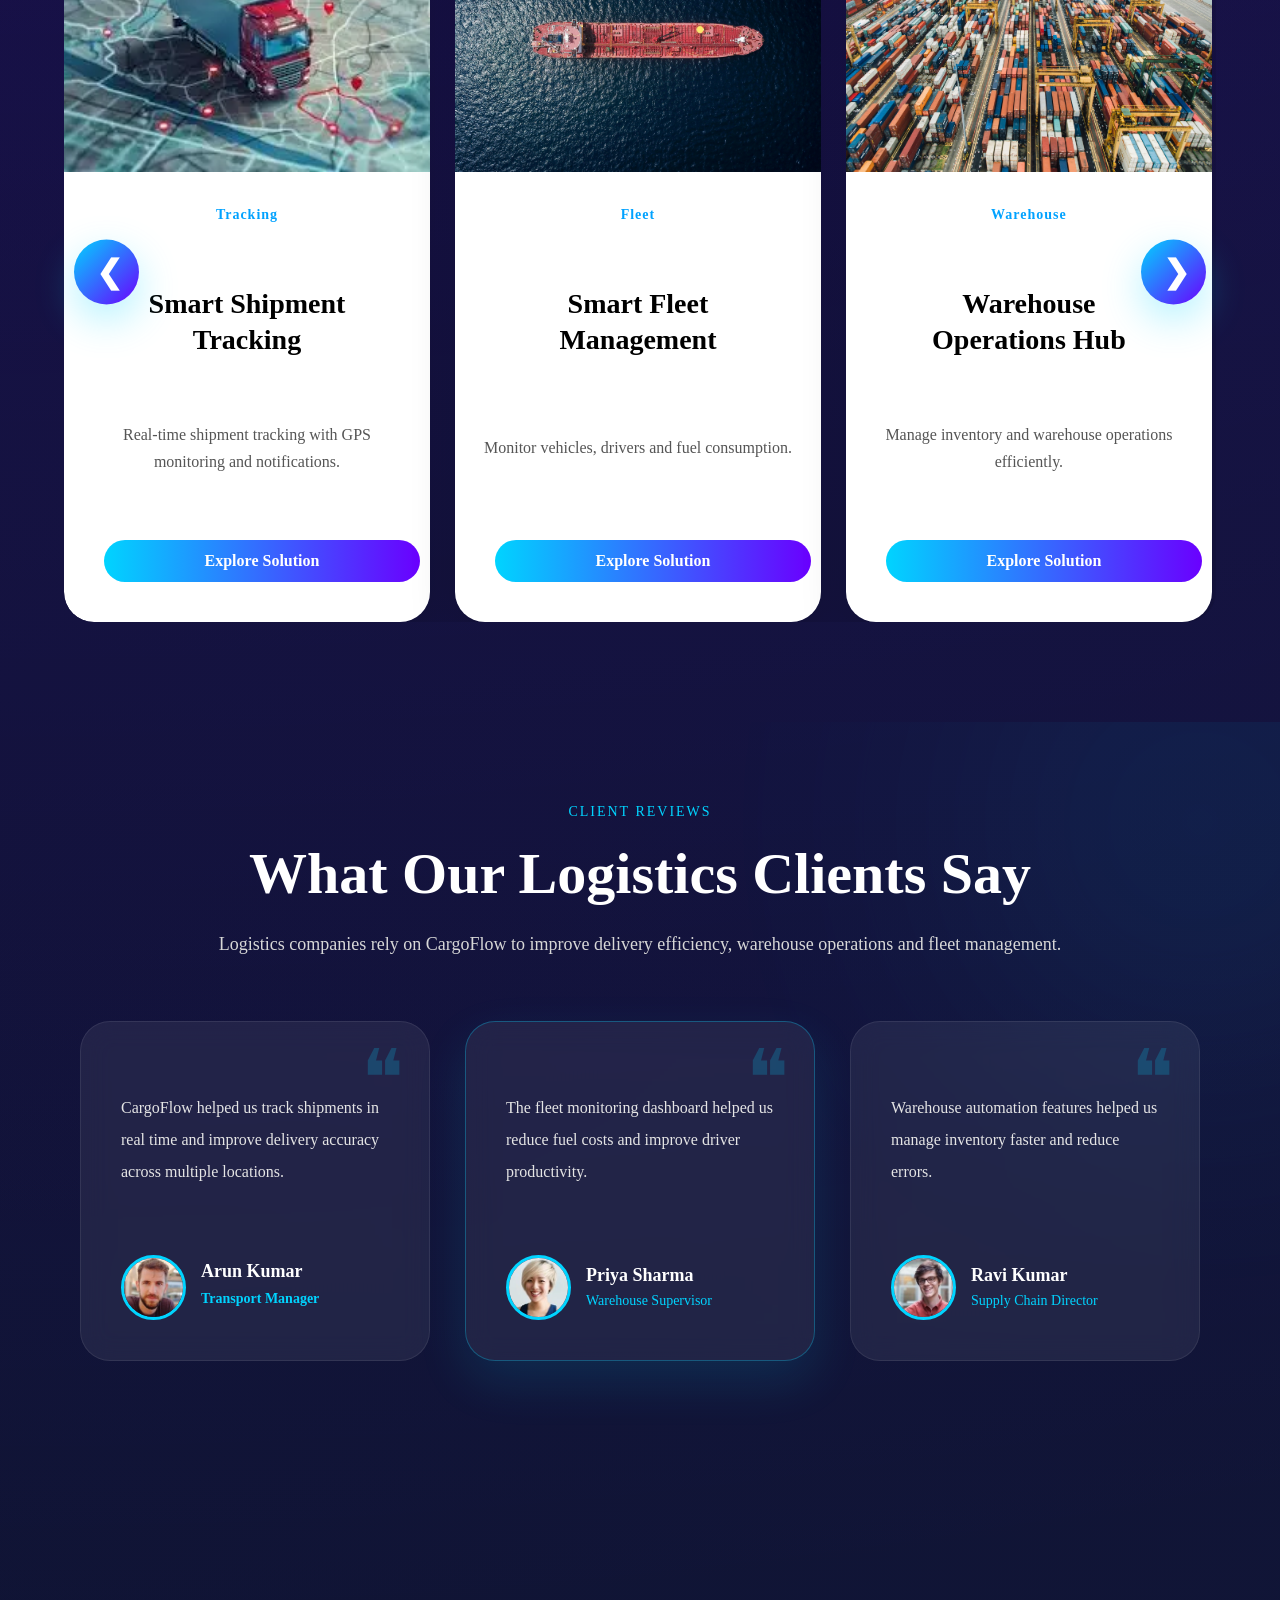
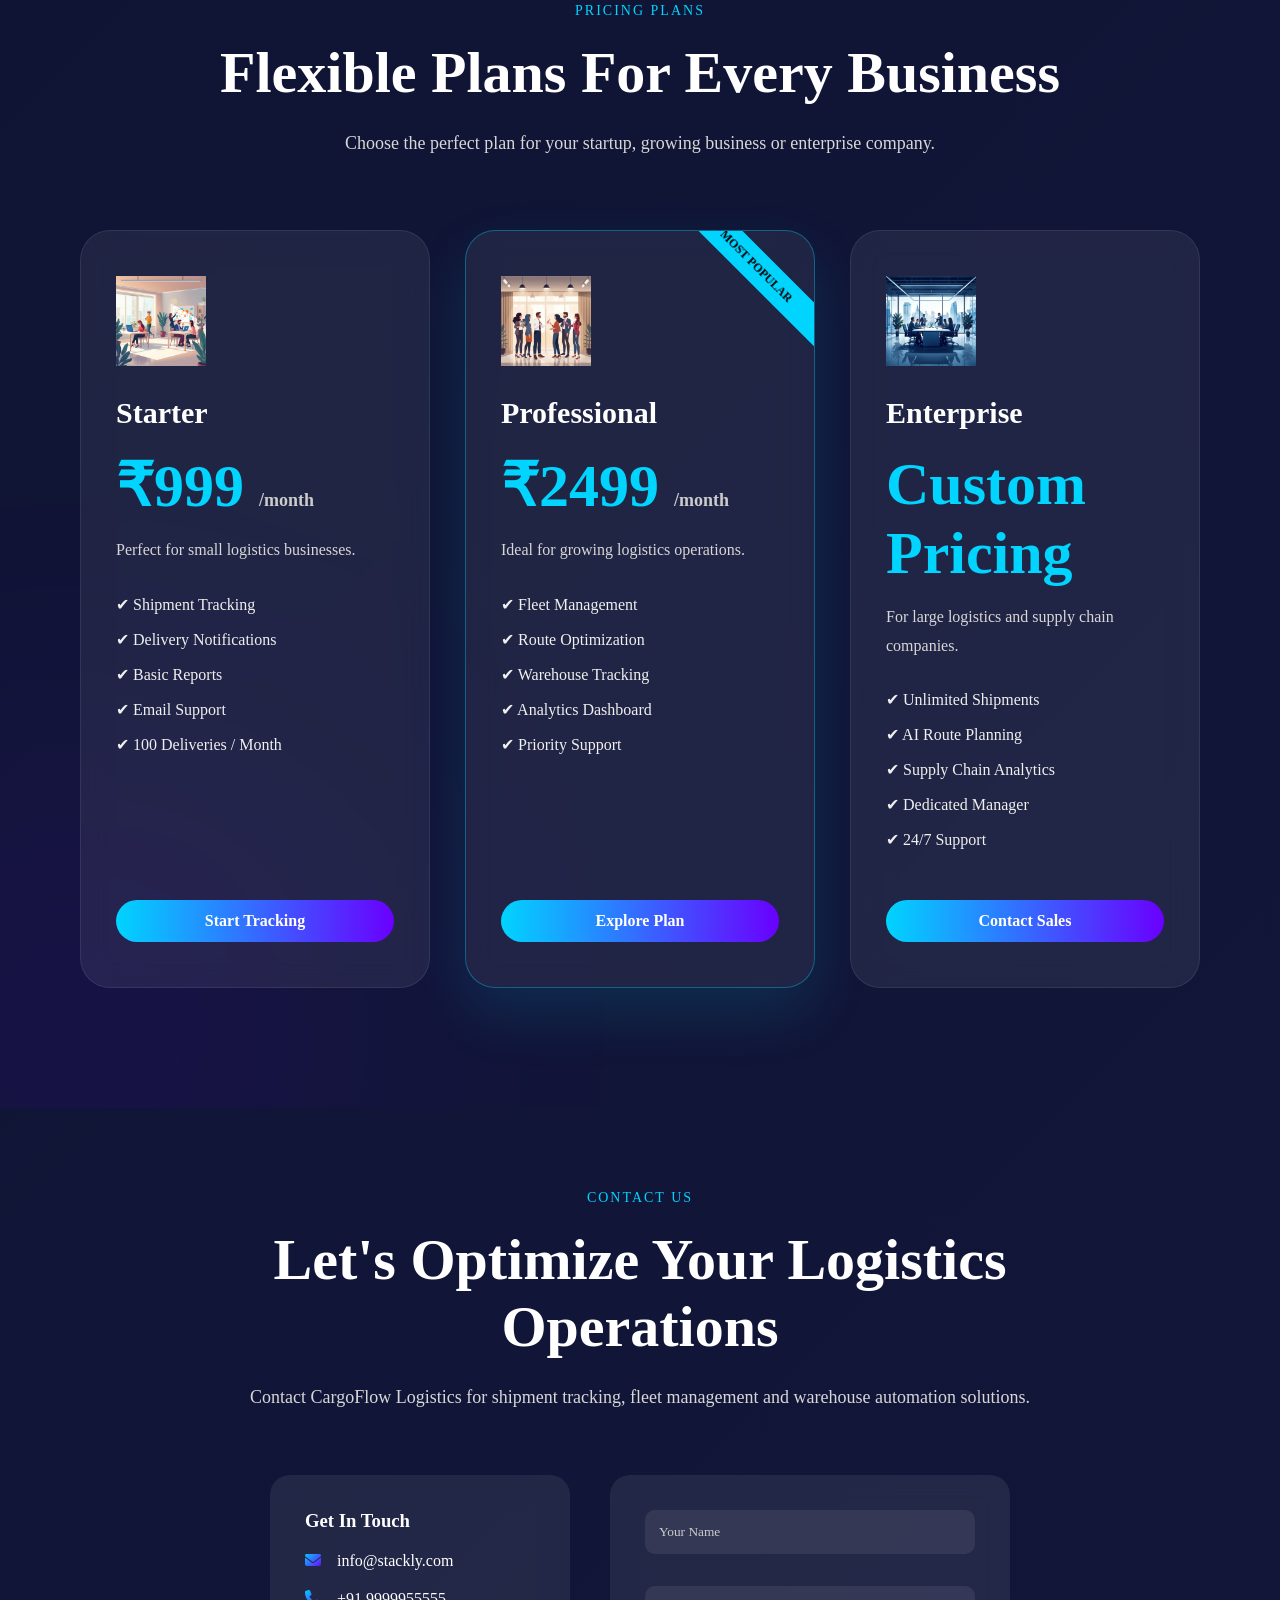
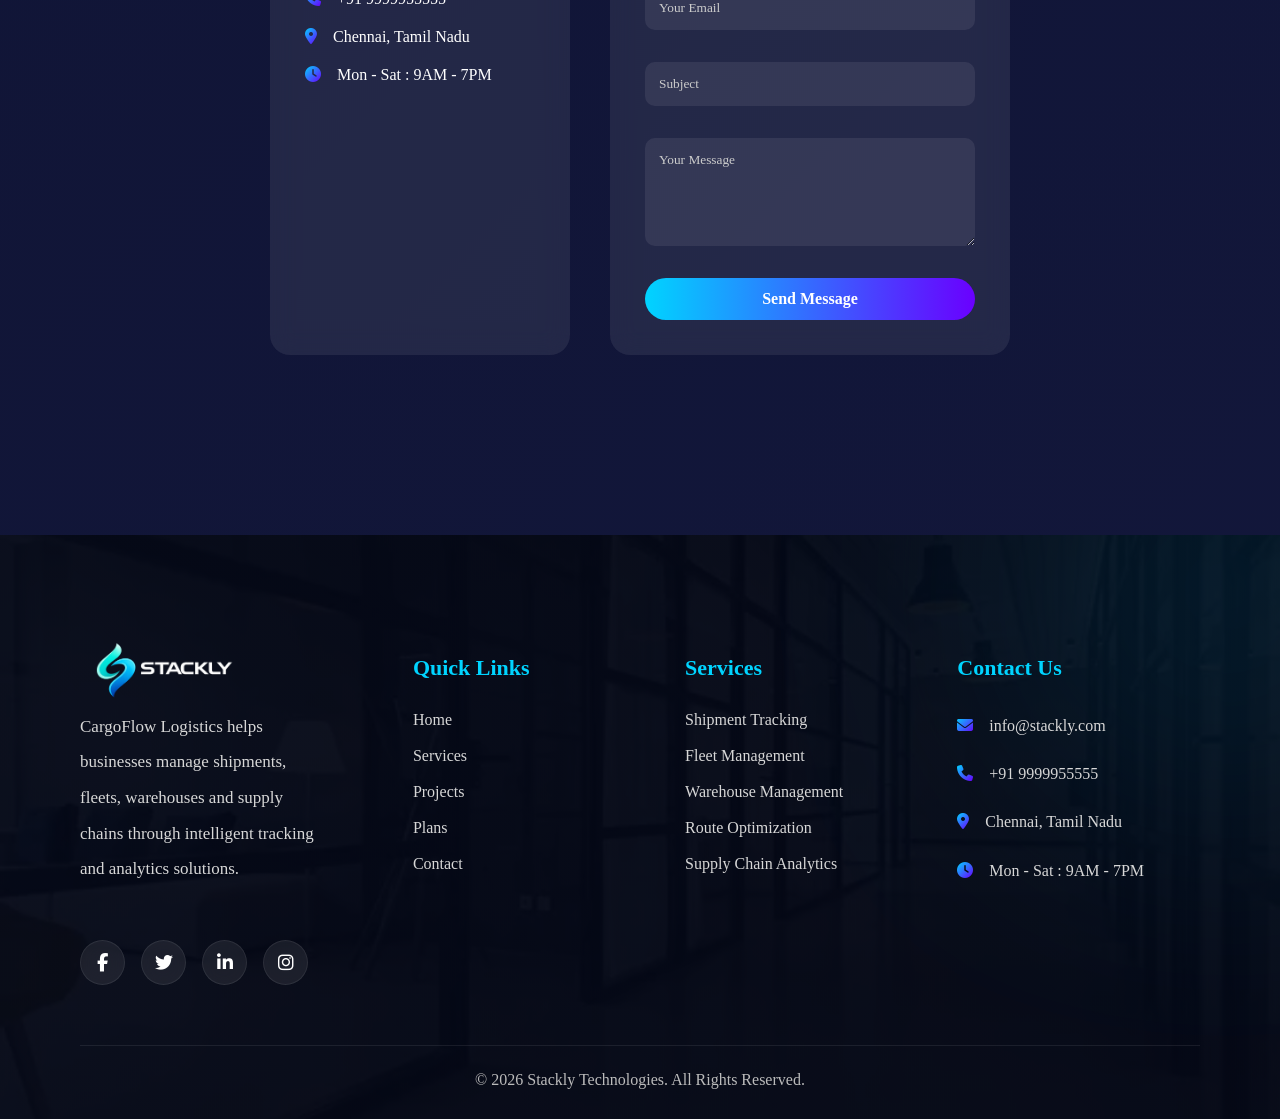
==== commit 4dd16629: "image changes" ====
--- a/index.html
+++ b/index.html
@@ -128,7 +128,7 @@
   </div>
 
   <img class="hero-image fade"
-  src="./Assest/rstwuqeso3ikb75eybg8.webp">
+  src="./Assest/hero final.webp">
 
 </section>
 
@@ -388,7 +388,7 @@
 
   <div class="about-image">
 
-    <img src="./Assest/warehouse.webp">
+    <img src="./Assest/c97nbycngfzlmlazxp1w.webp">
 
   </div>
 
@@ -479,7 +479,7 @@
         <!-- CARD 2 -->
         <div class="project-card fade">
 
-          <img src="./Assest/fleet dashboard.webp">
+          <img src="./Assest/shaah-shahidh--subrrYxv8A-unsplash.webp">
 
           <div class="project-content">
 
@@ -503,7 +503,7 @@
         <!-- CARD 3 -->
         <div class="project-card fade">
 
-          <img src="./Assest/warehouse system.webp">
+          <img src="./Assest/mt565e36pjmx04xtz3hi.webp">
 
           <div class="project-content">
 
@@ -526,7 +526,7 @@
 
         <div class="project-card fade">
 
-          <img src="./Assest/supply chain.webp">
+          <img src="./Assest/supply.webp">
 
           <div class="project-content">
 
@@ -549,7 +549,7 @@
         <!-- CARD 4 -->
         <div class="project-card fade">
 
-          <img src="./Assest/delivery monitoring.webp">
+          <img src="./Assest/delivery.webp">
 
           <div class="project-content">
 
@@ -574,7 +574,7 @@
         <!-- CARD 6 -->
         <div class="project-card fade">
 
-          <img src="./Assest/route.webp">
+          <img src="./Assest/route opti.webp">
 
           <div class="project-content">
 
--- a/style.css
+++ b/style.css
@@ -1359,8 +1359,15 @@
   margin-bottom:25px;
 }
 
+/* .service-icon img{
+  width:42px;
+} */
+
 .service-icon img{
-  width:42px;
+    width: 100%;
+    height: 100%;
+    object-fit: cover;
+    border-radius: 12px;
 }
 
 /* CARD TEXT */
@@ -1650,9 +1657,10 @@
 
 /* ABOUT IMAGE */
 .about-image img{
-  width:100%;
-  max-width:500px;
-  height: 270px;
+    width:100%;
+    height:400px;
+    object-fit:cover;
+    border-radius:20px;
 }
 
 /* SERVICE ICON */
@@ -1661,9 +1669,9 @@
   height:clamp(90px,10vw,125px);
 }
 
-.service-icon img{
+/* .service-icon img{
   width:clamp(45px,5vw,72px);
-}
+} */
 
 /* PROJECT CARD */
 .project-card{
@@ -2980,4 +2988,48 @@
     z-index:100;
 
     top:45%;
+}
+
+/* MOBILE PROJECT SECTION FIX */
+@media (max-width: 768px) {
+
+    .gallery{
+        padding: 80px 20px;
+    }
+
+    .gallery-track{
+        gap: 20px;
+    }
+
+    .project-card{
+        min-width: 100% !important;
+        width: 100% !important;
+        height: auto;
+    }
+
+    .project-card img{
+        height: 220px;
+        object-fit: cover;
+    }
+
+    .project-content h3{
+        font-size: 32px;
+        min-height: auto;
+    }
+
+    .project-content p{
+        min-height: auto;
+    }
+
+    .project-prev{
+        left: 10px;
+        width: 50px;
+        height: 50px;
+    }
+
+    .project-next{
+        right: 10px;
+        width: 50px;
+        height: 50px;
+    }
 }
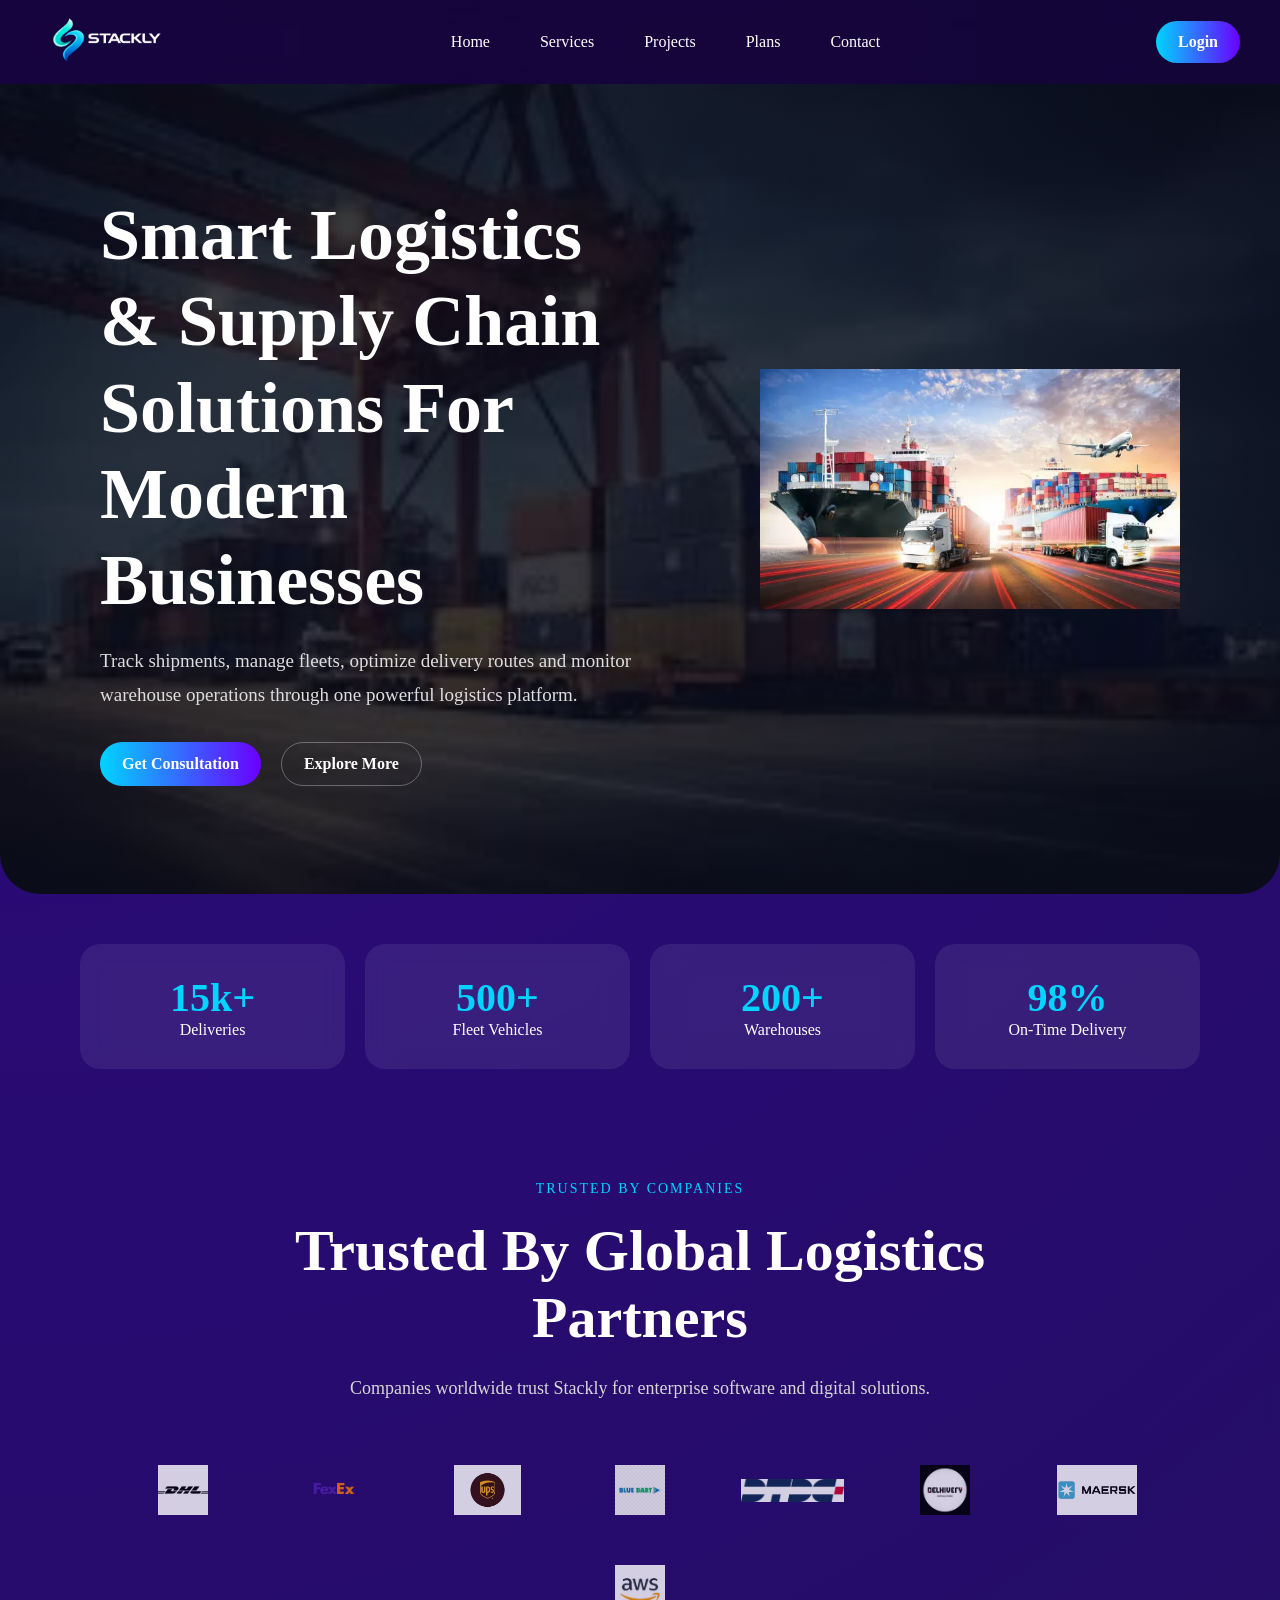
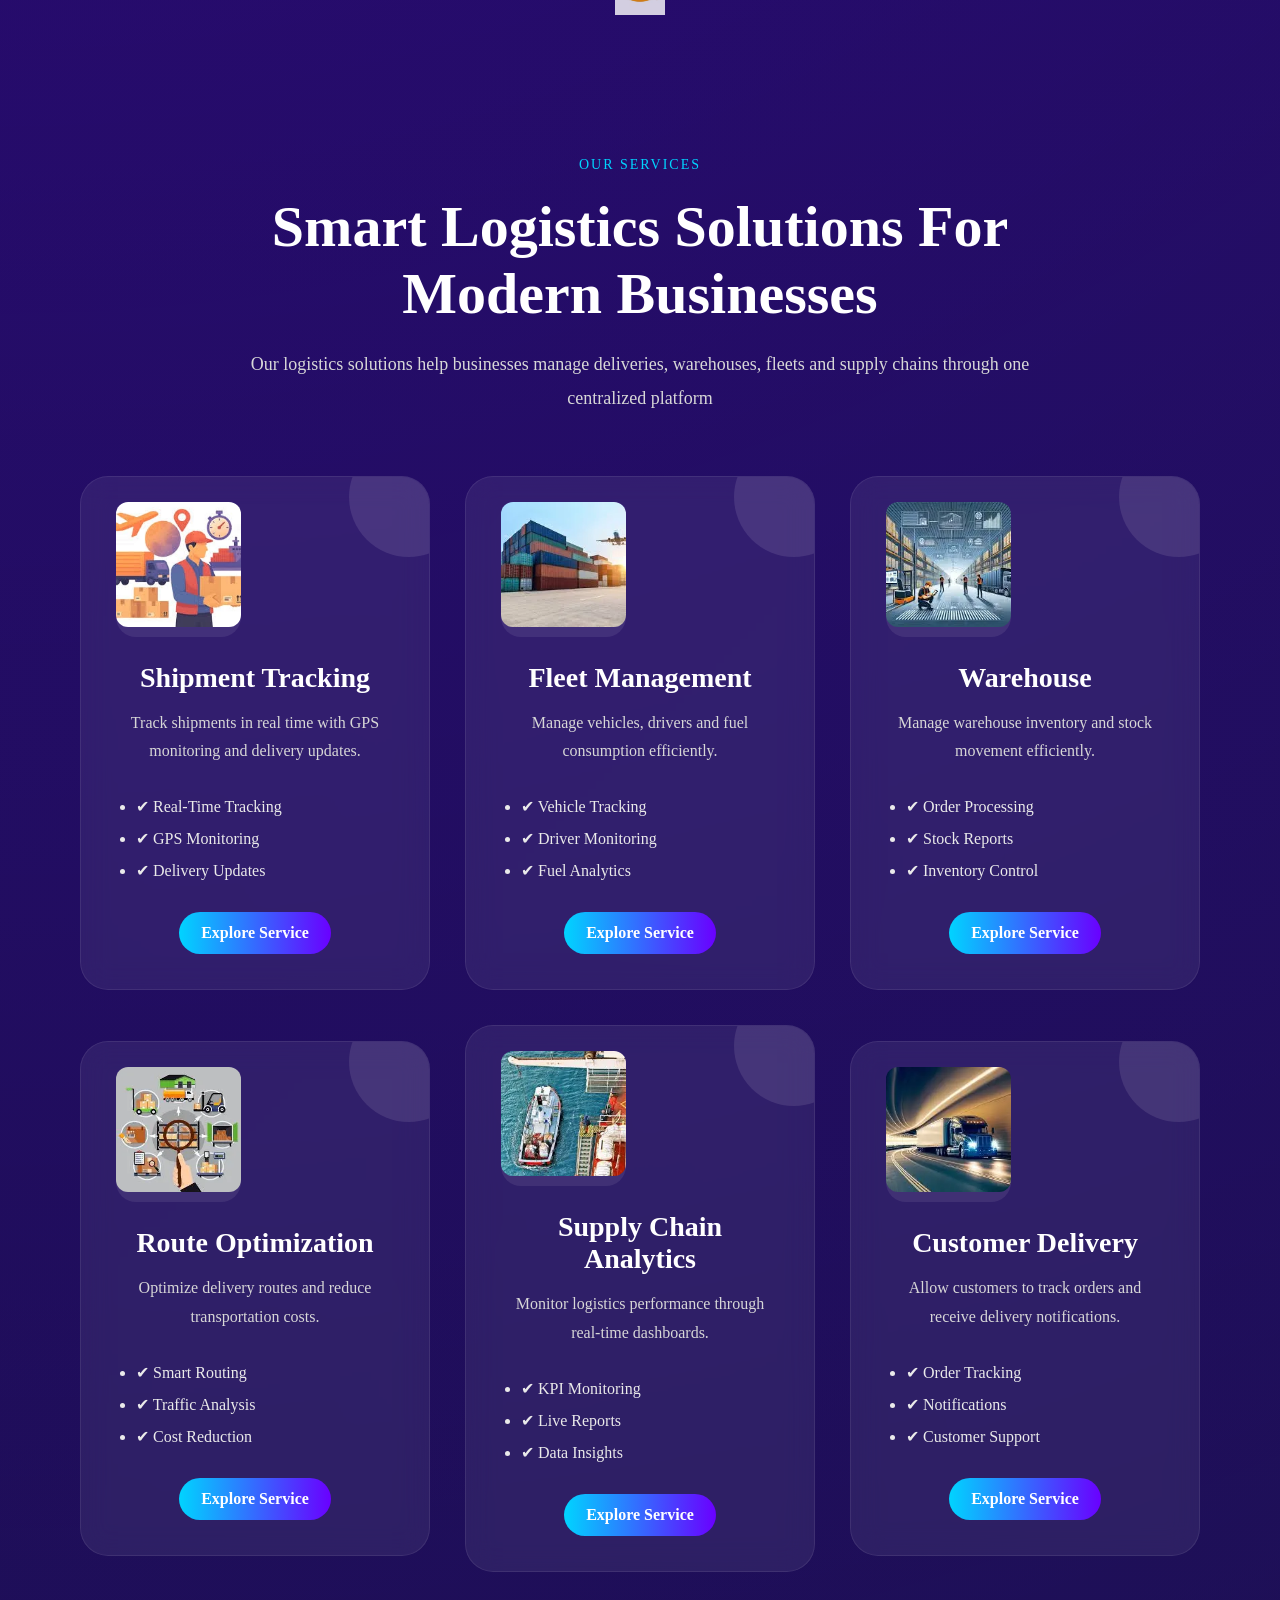
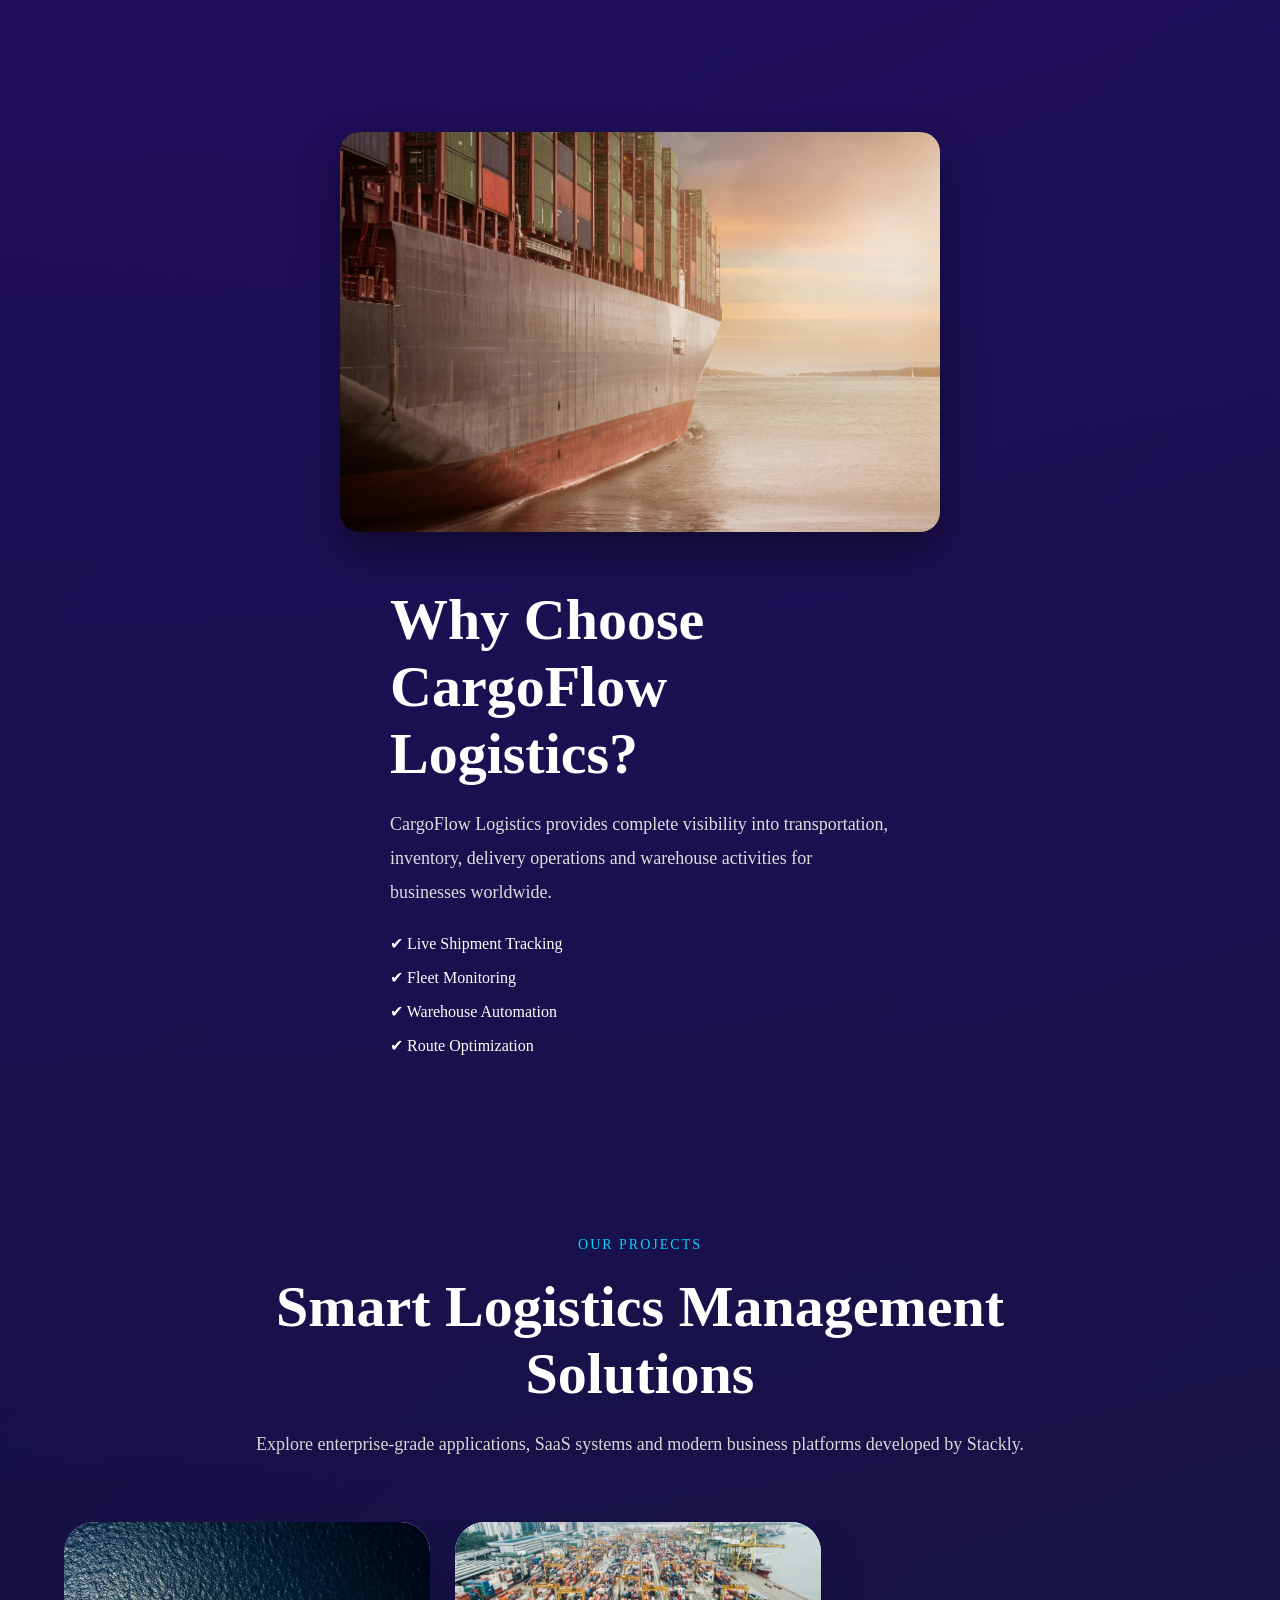
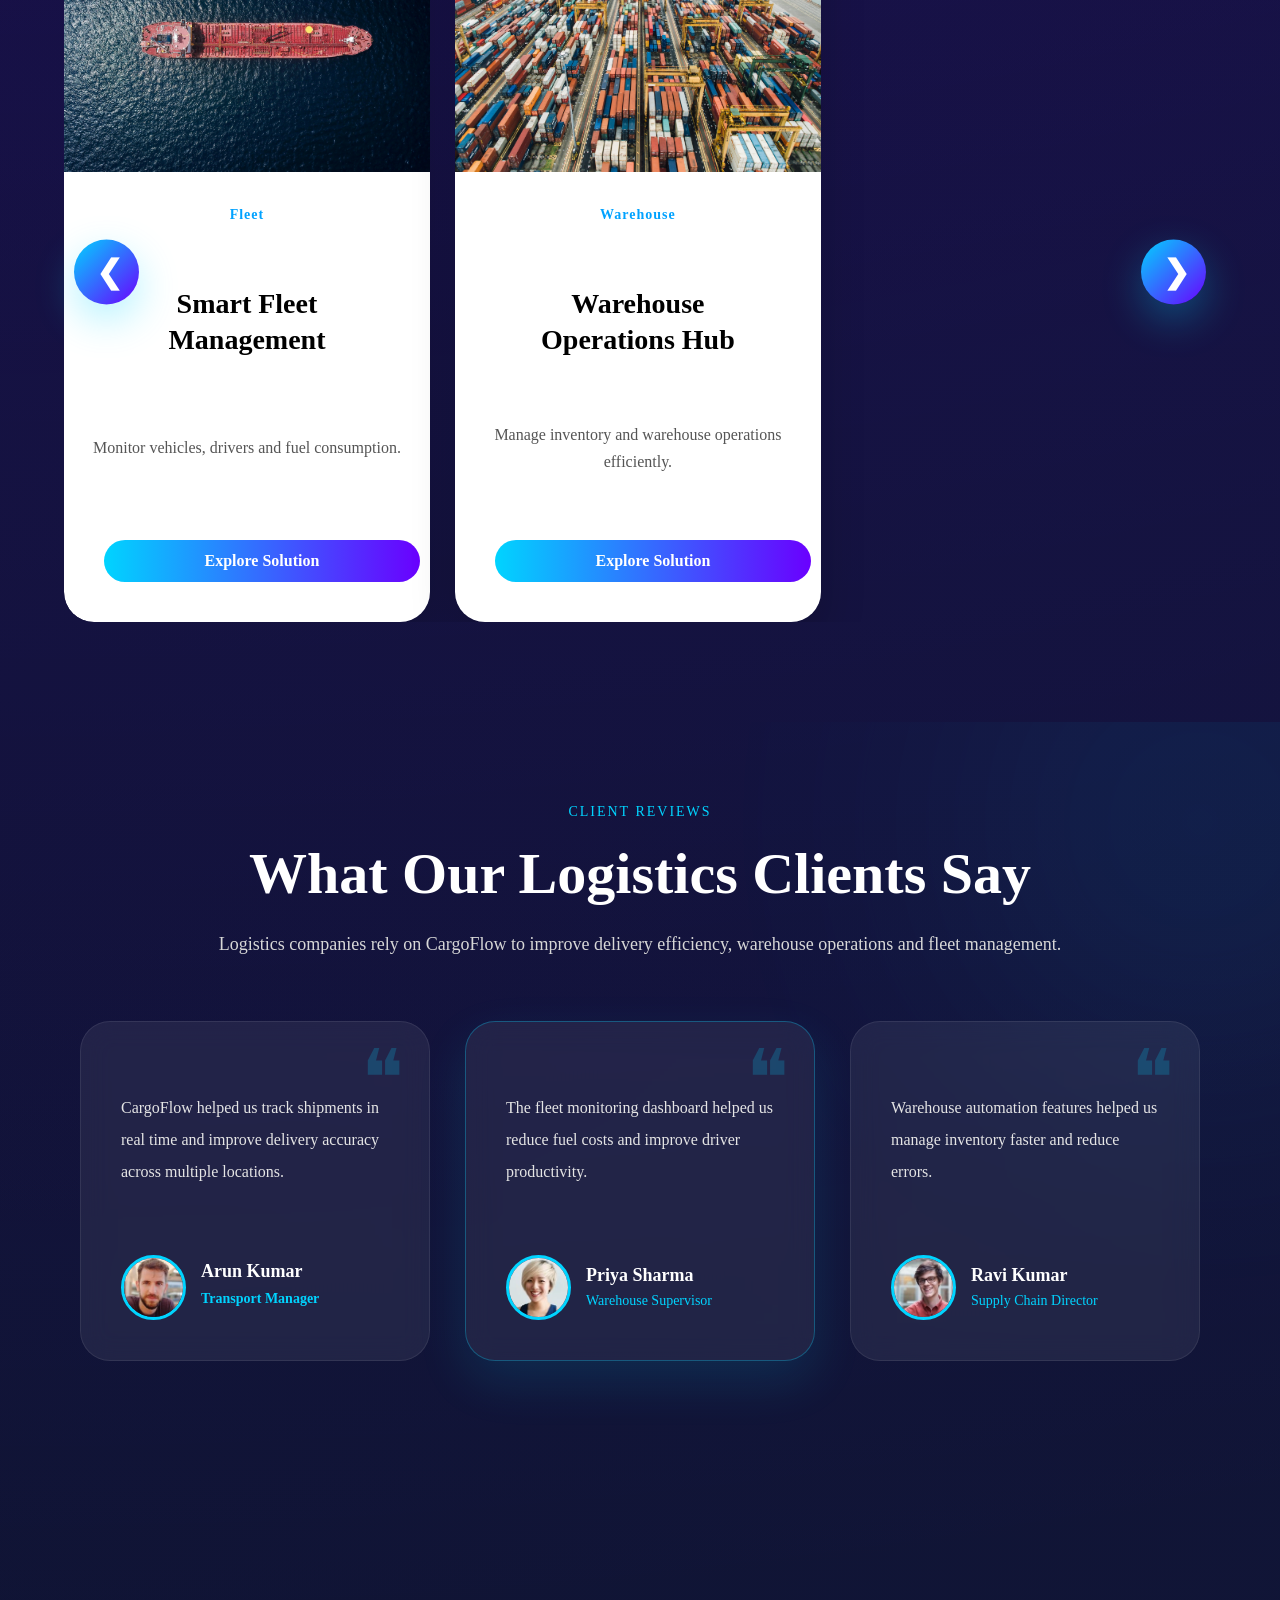
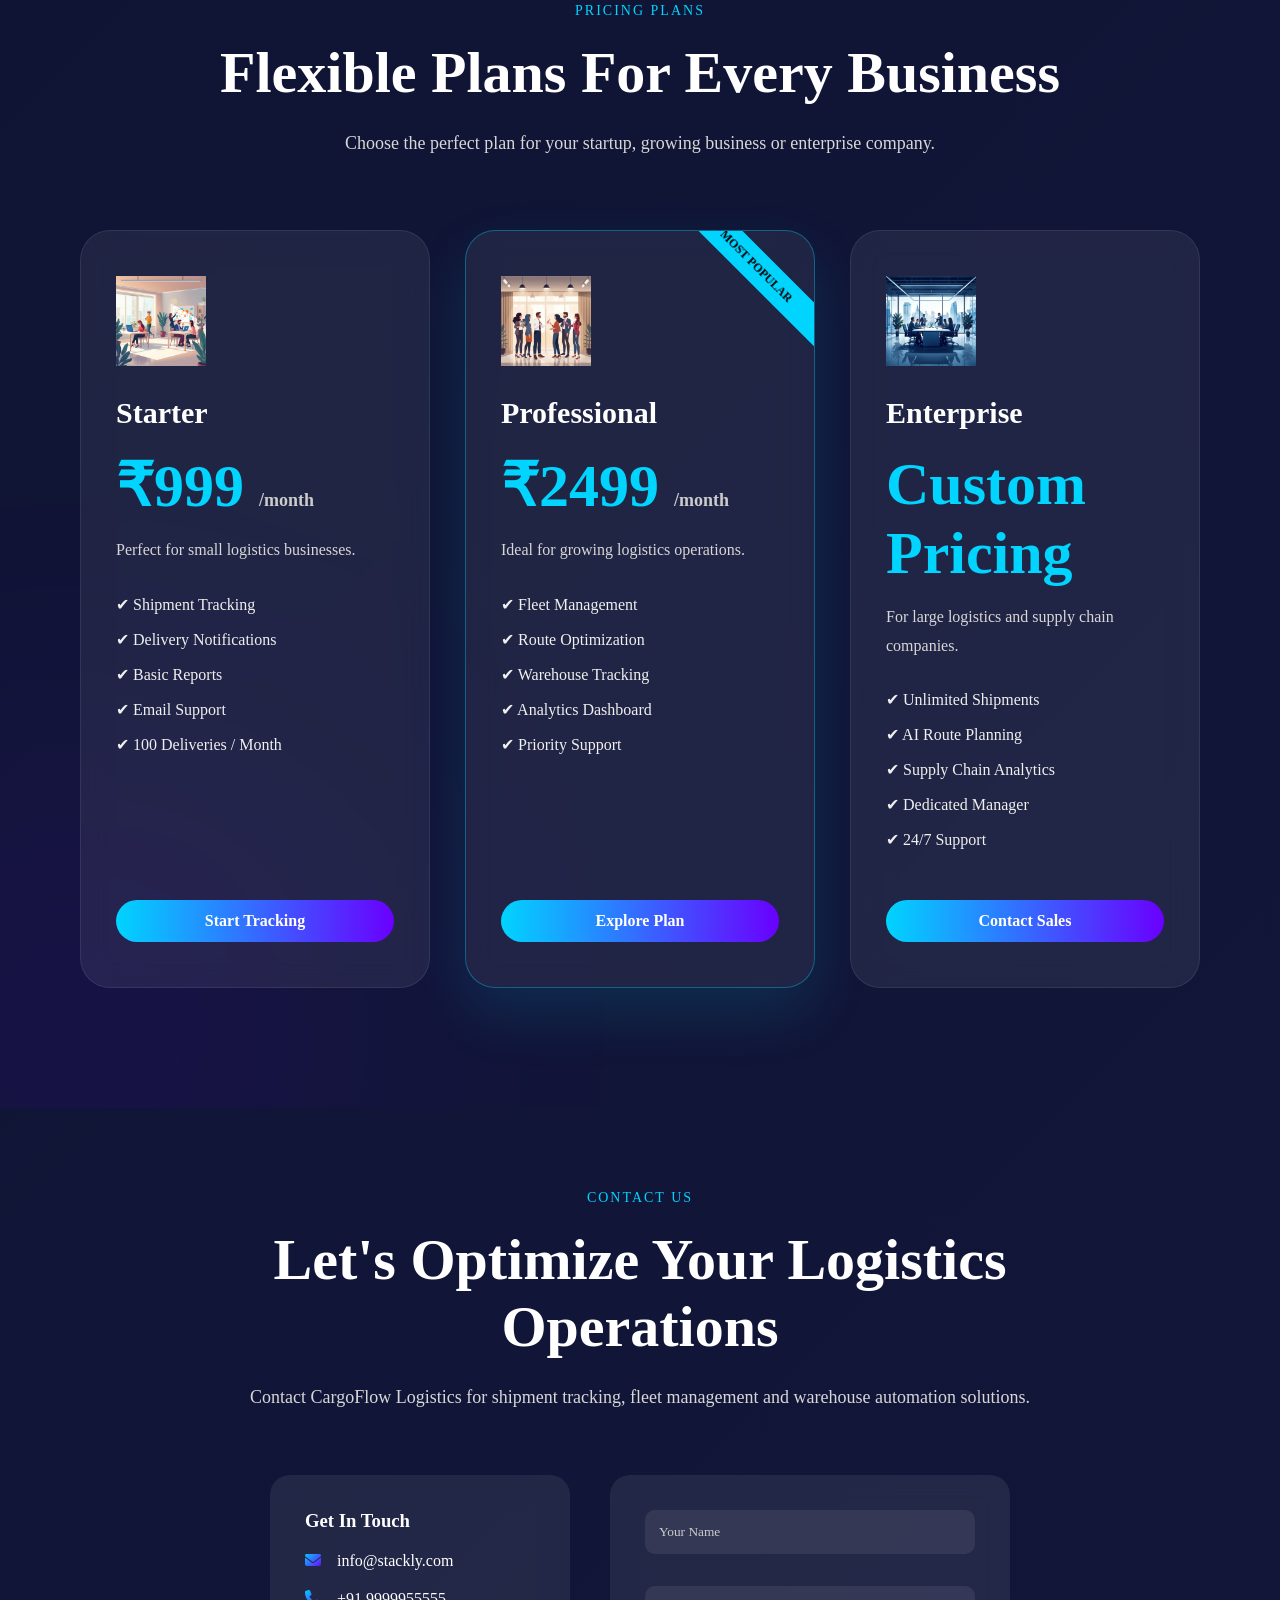
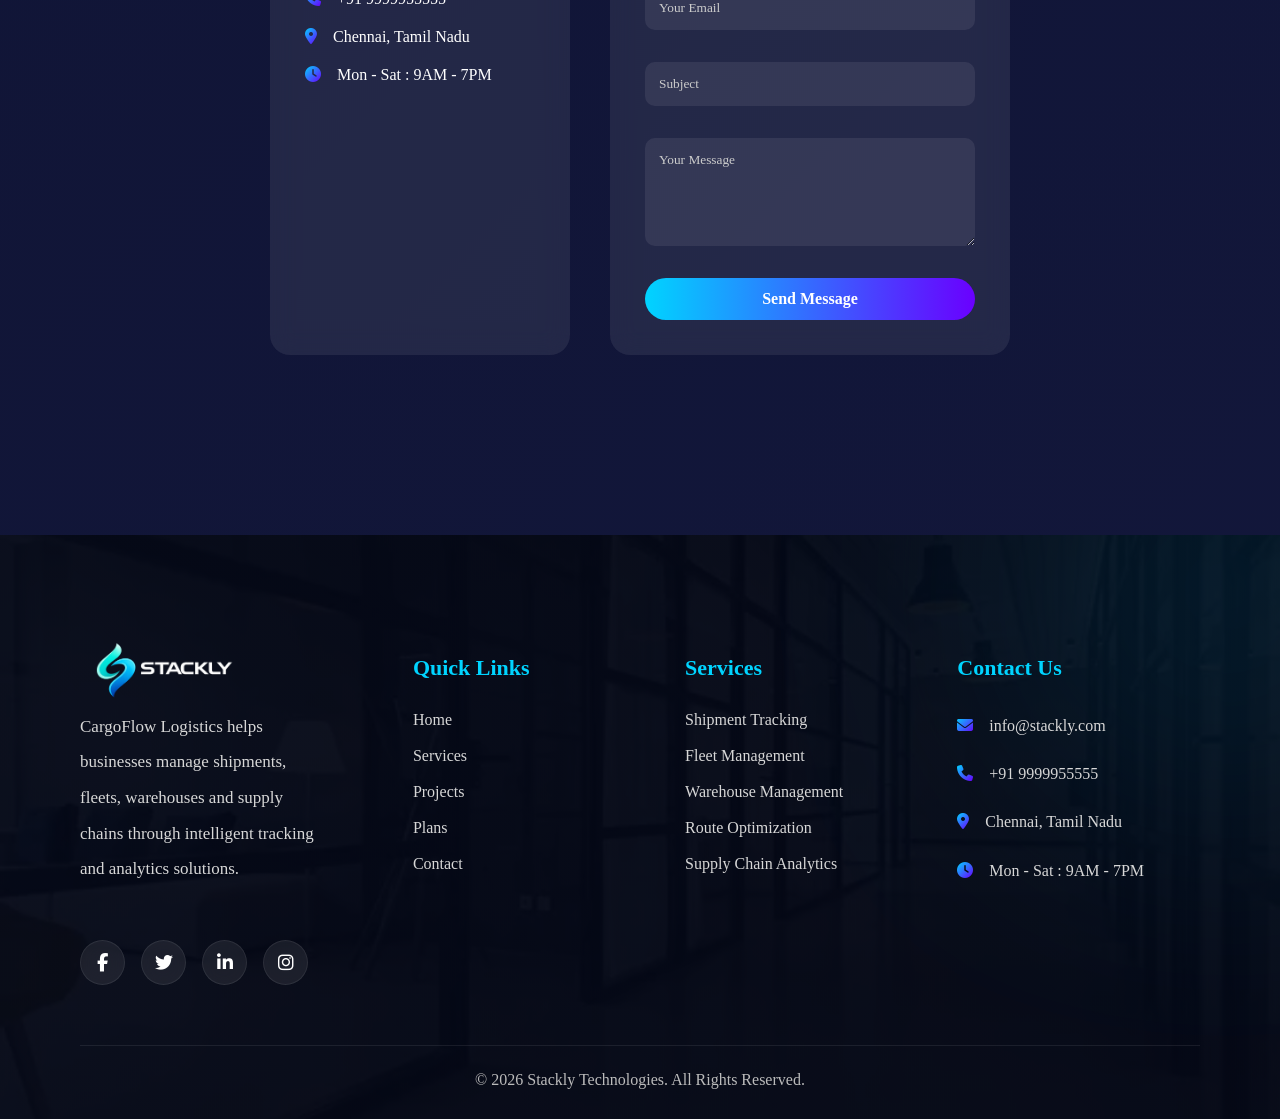
==== commit 04875f6e: "mobile view" ====
--- a/index.html
+++ b/index.html
@@ -90,9 +90,9 @@
     Contact
   </a>
 
-  <button onclick="window.location.href='signin.html'">
+  <button onclick="window.location.href='404.html'">
     Login
-  </button>
+</button>
 
 </div>
 
--- a/style.css
+++ b/style.css
@@ -3032,4 +3032,90 @@
         width: 50px;
         height: 50px;
     }
+}
+
+/* MOBILE MENU BUTTON */
+.menu-toggle{
+    display:none;
+    font-size:32px;
+    color:#fff;
+    cursor:pointer;
+}
+
+/* MOBILE */
+@media(max-width:768px){
+
+    /* Header */
+    header{
+        display:flex;
+        justify-content:space-between;
+        align-items:center;
+        padding:15px 20px;
+    }
+
+    /* Hide desktop menu */
+    .nav-center{
+        display:none;
+    }
+
+    header button{
+        display:none;
+    }
+
+    /* Show menu icon */
+    .menu-toggle{
+        display:block;
+        position:absolute;
+        right:20px;
+        top:20px;
+        z-index:1001;
+    }
+
+    /* Full Screen Menu */
+    .mobile-menu{
+        position:fixed;
+        top:0;
+        right:-100%;
+        width:100%;
+        height:100vh;
+        background:#05071f;
+        display:flex;
+        flex-direction:column;
+        justify-content:center;
+        align-items:center;
+        gap:30px;
+        transition:0.4s;
+        z-index:9999;
+    }
+
+    /* Open Menu */
+    .mobile-menu.active{
+        right:0;
+    }
+
+    .mobile-menu a{
+        color:white;
+        text-decoration:none;
+        font-size:24px;
+        font-weight:600;
+    }
+
+    .mobile-menu button{
+        display:block;
+        padding:12px 40px;
+        border:none;
+        border-radius:30px;
+        color:white;
+        background:linear-gradient(90deg,#00c6ff,#7b2cff);
+        cursor:pointer;
+    }
+
+    .close-btn{
+        position:absolute;
+        top:25px;
+        right:25px;
+        font-size:35px;
+        color:white;
+        cursor:pointer;
+    }
 }
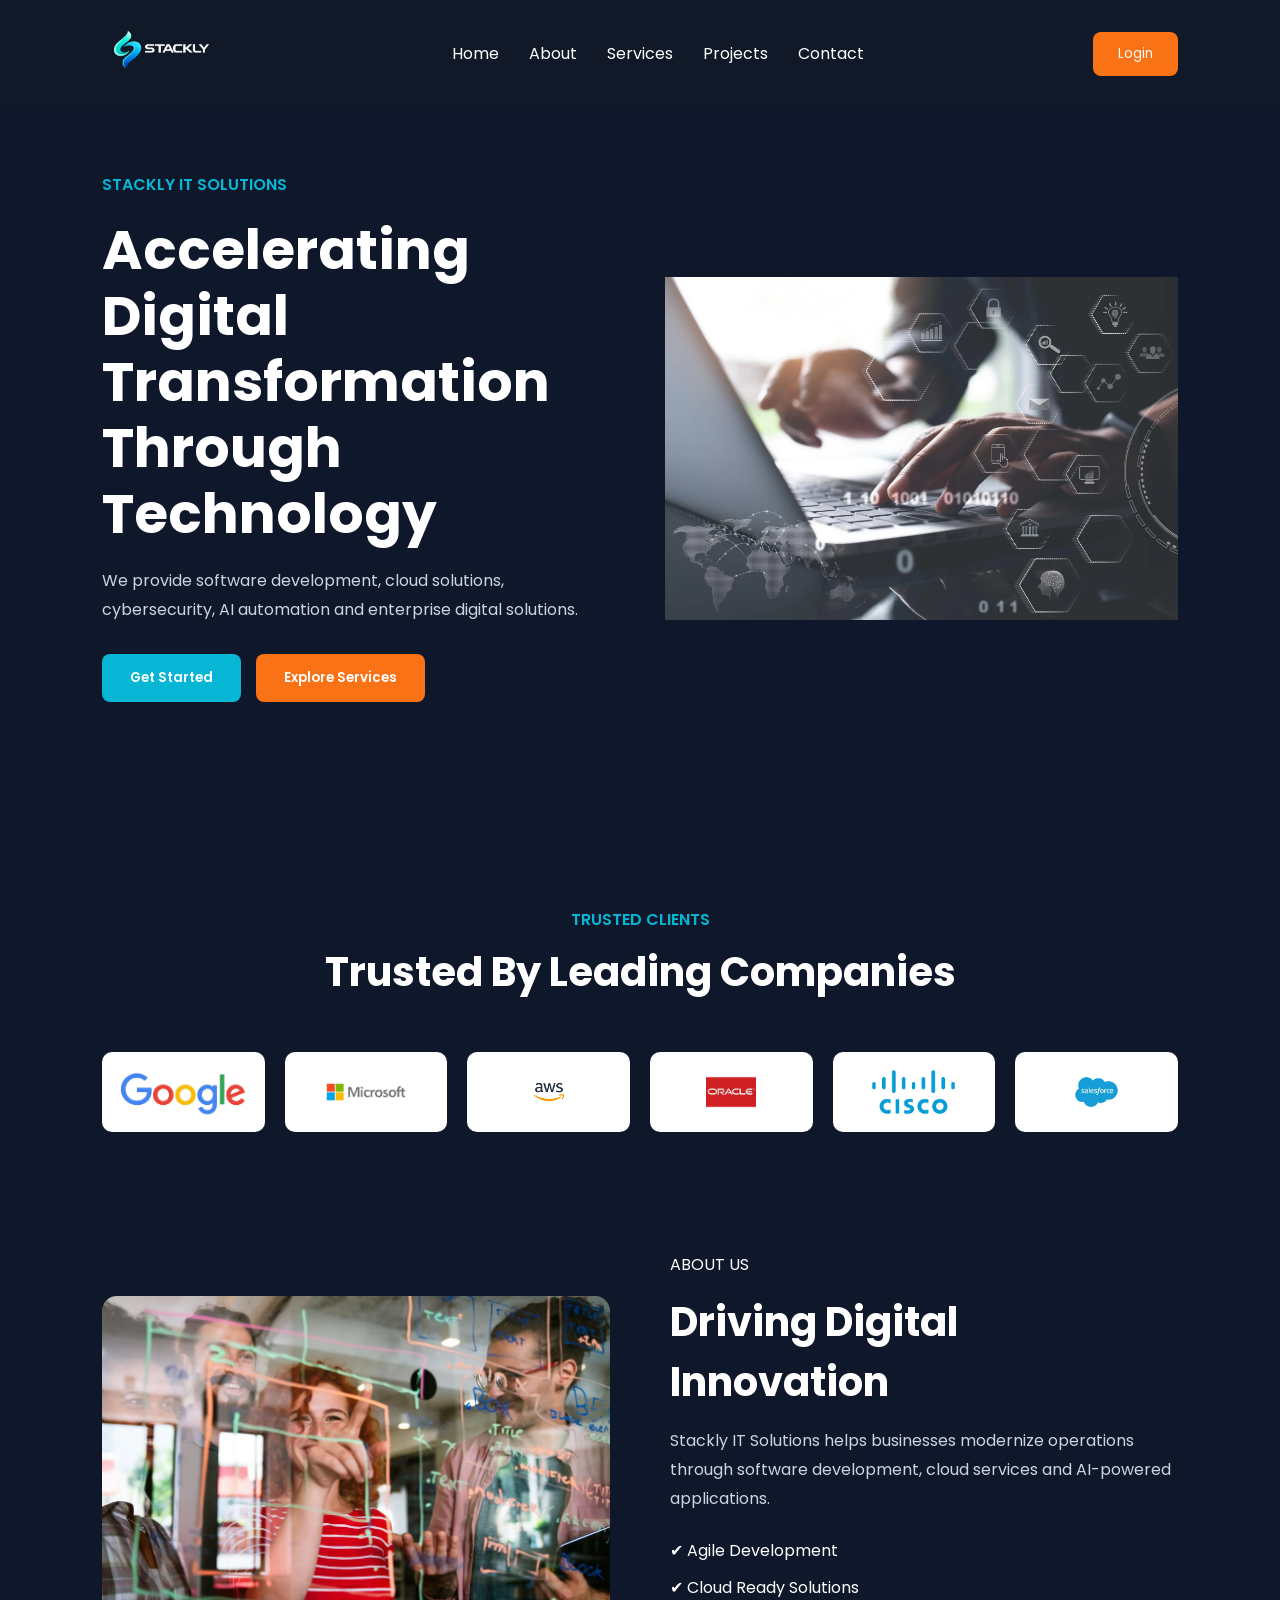
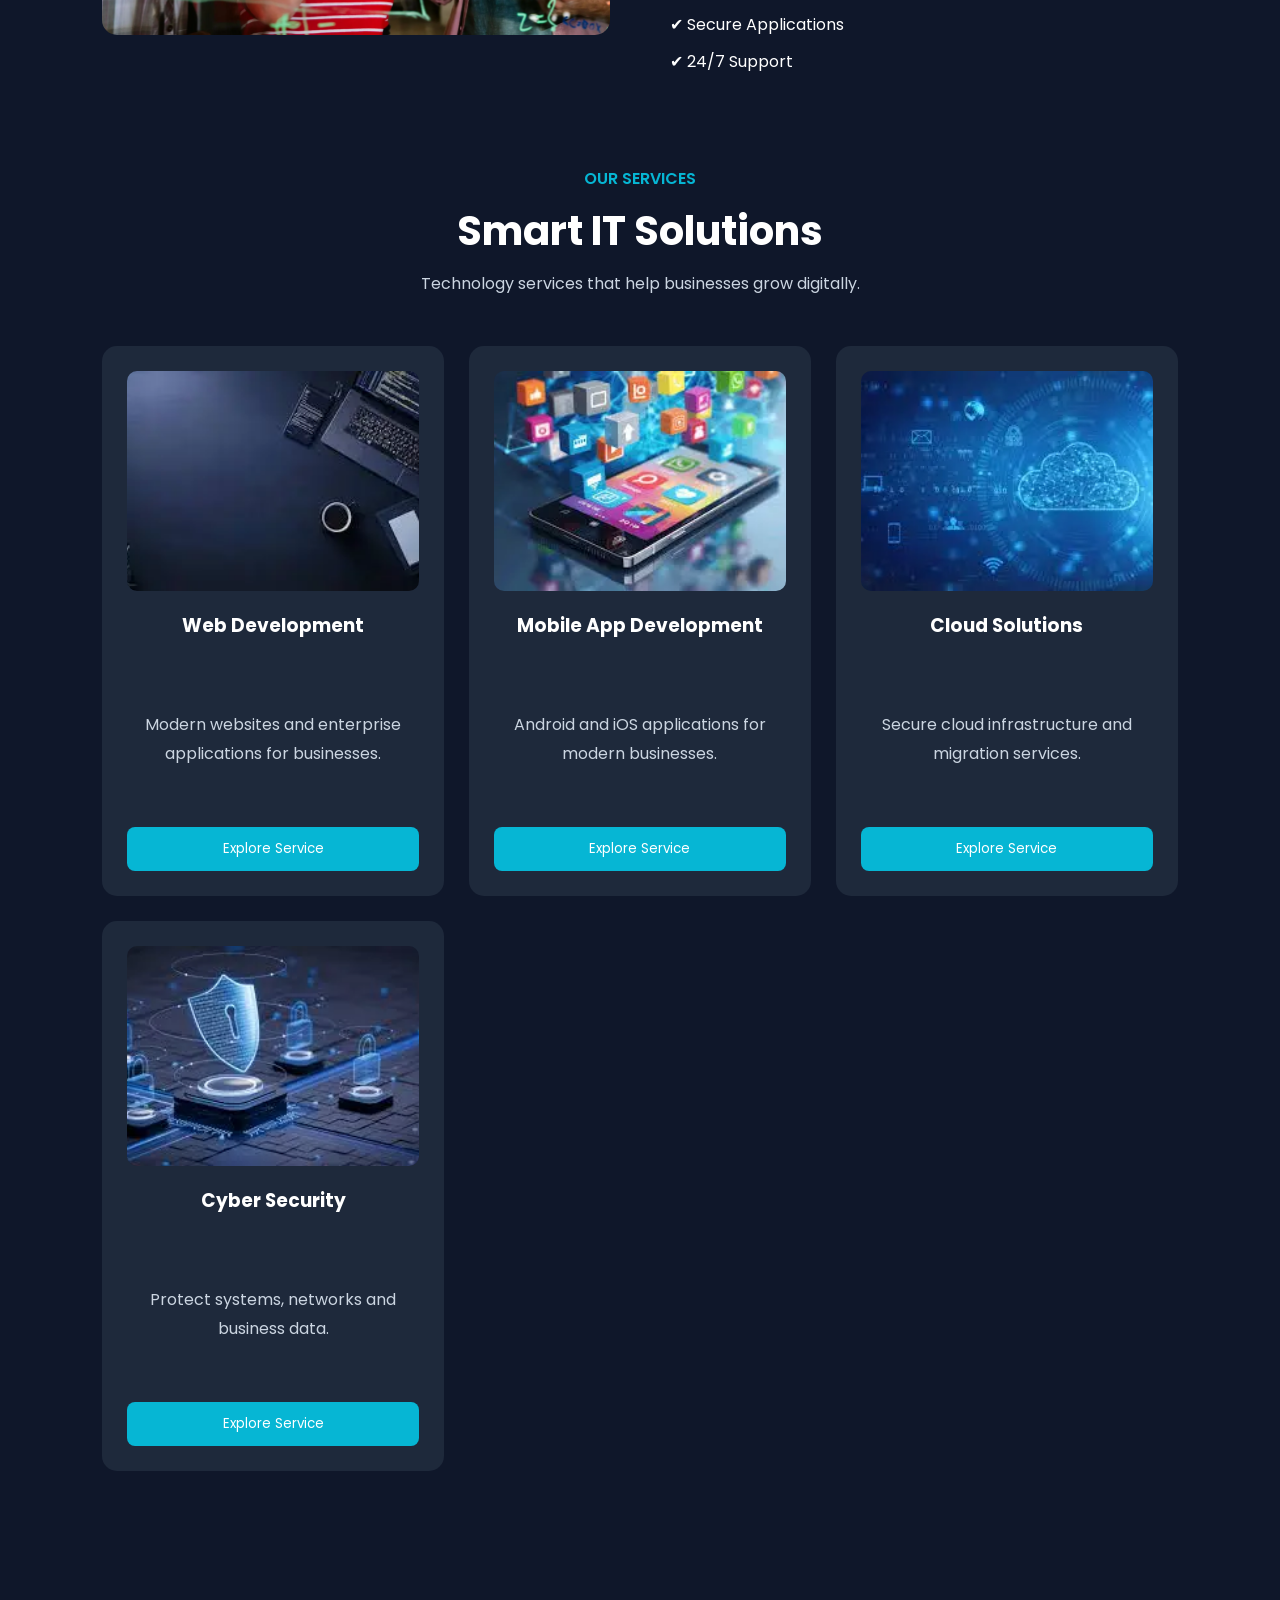
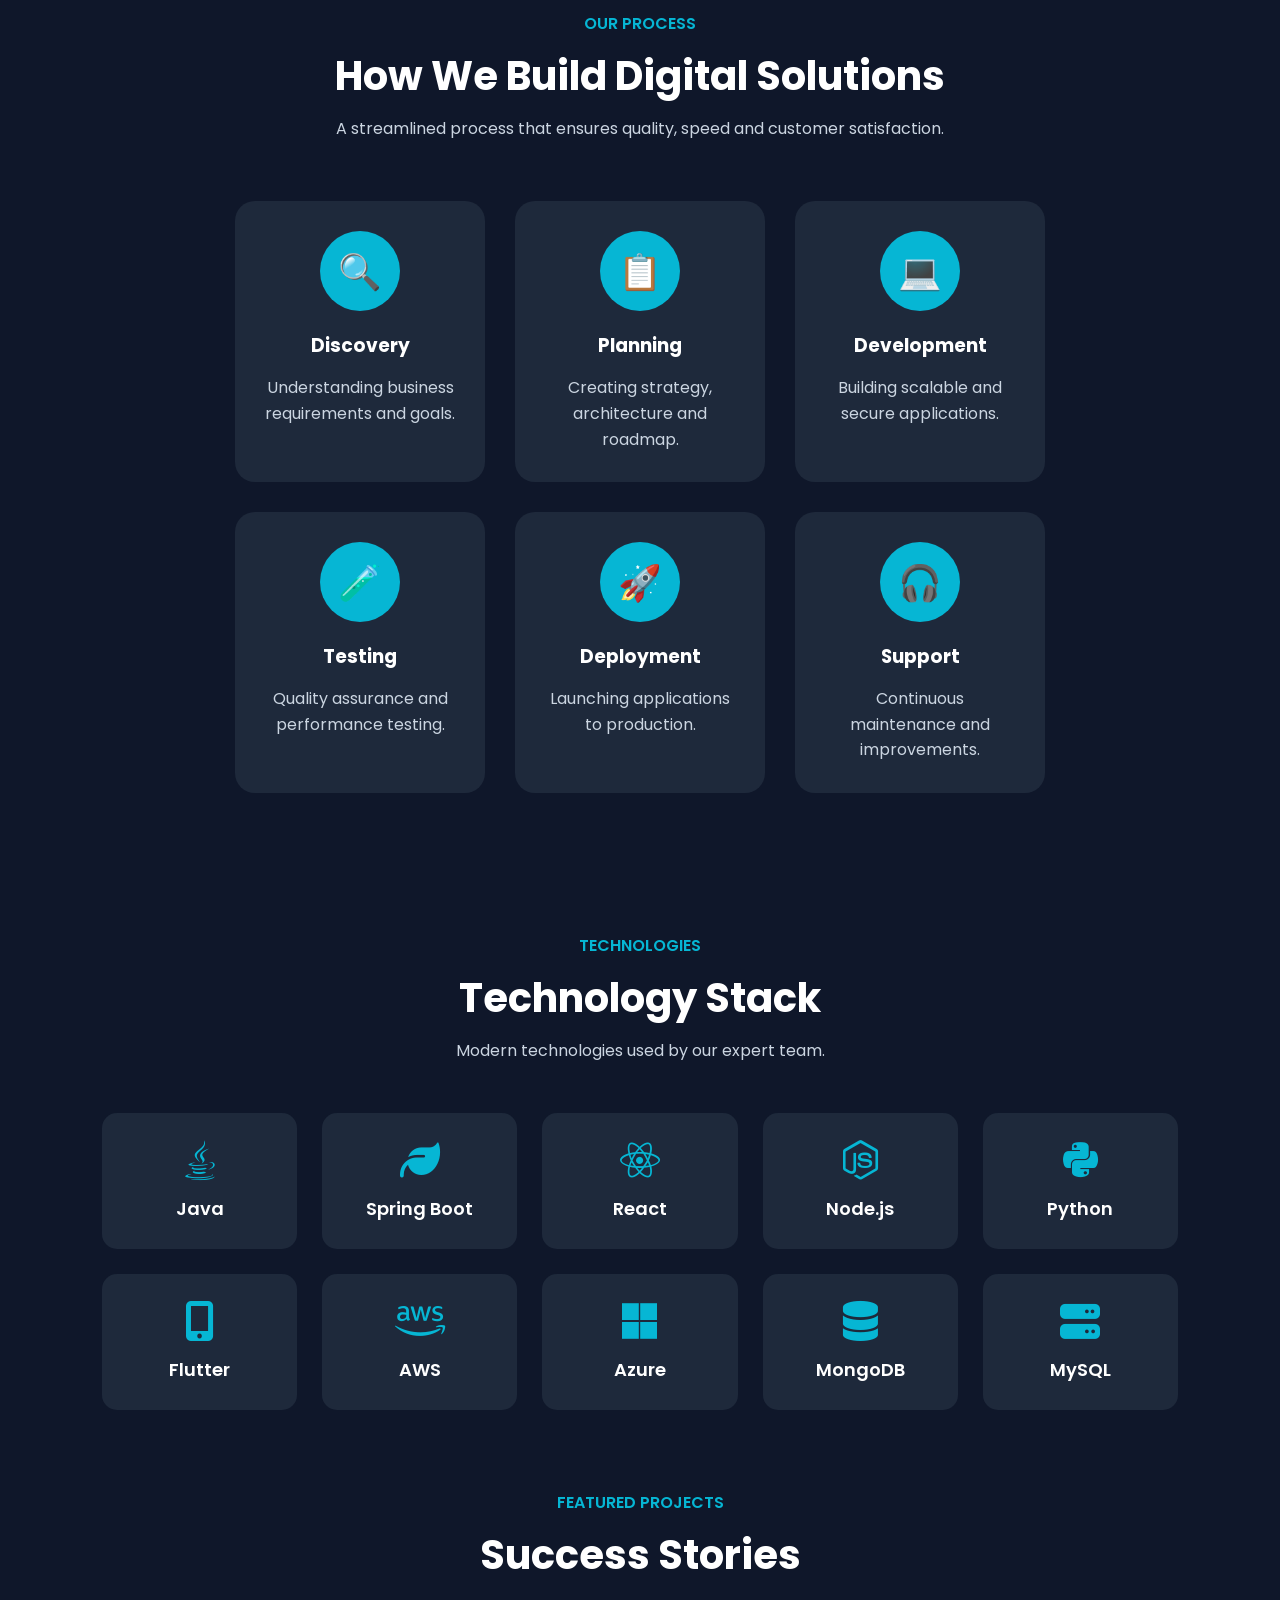
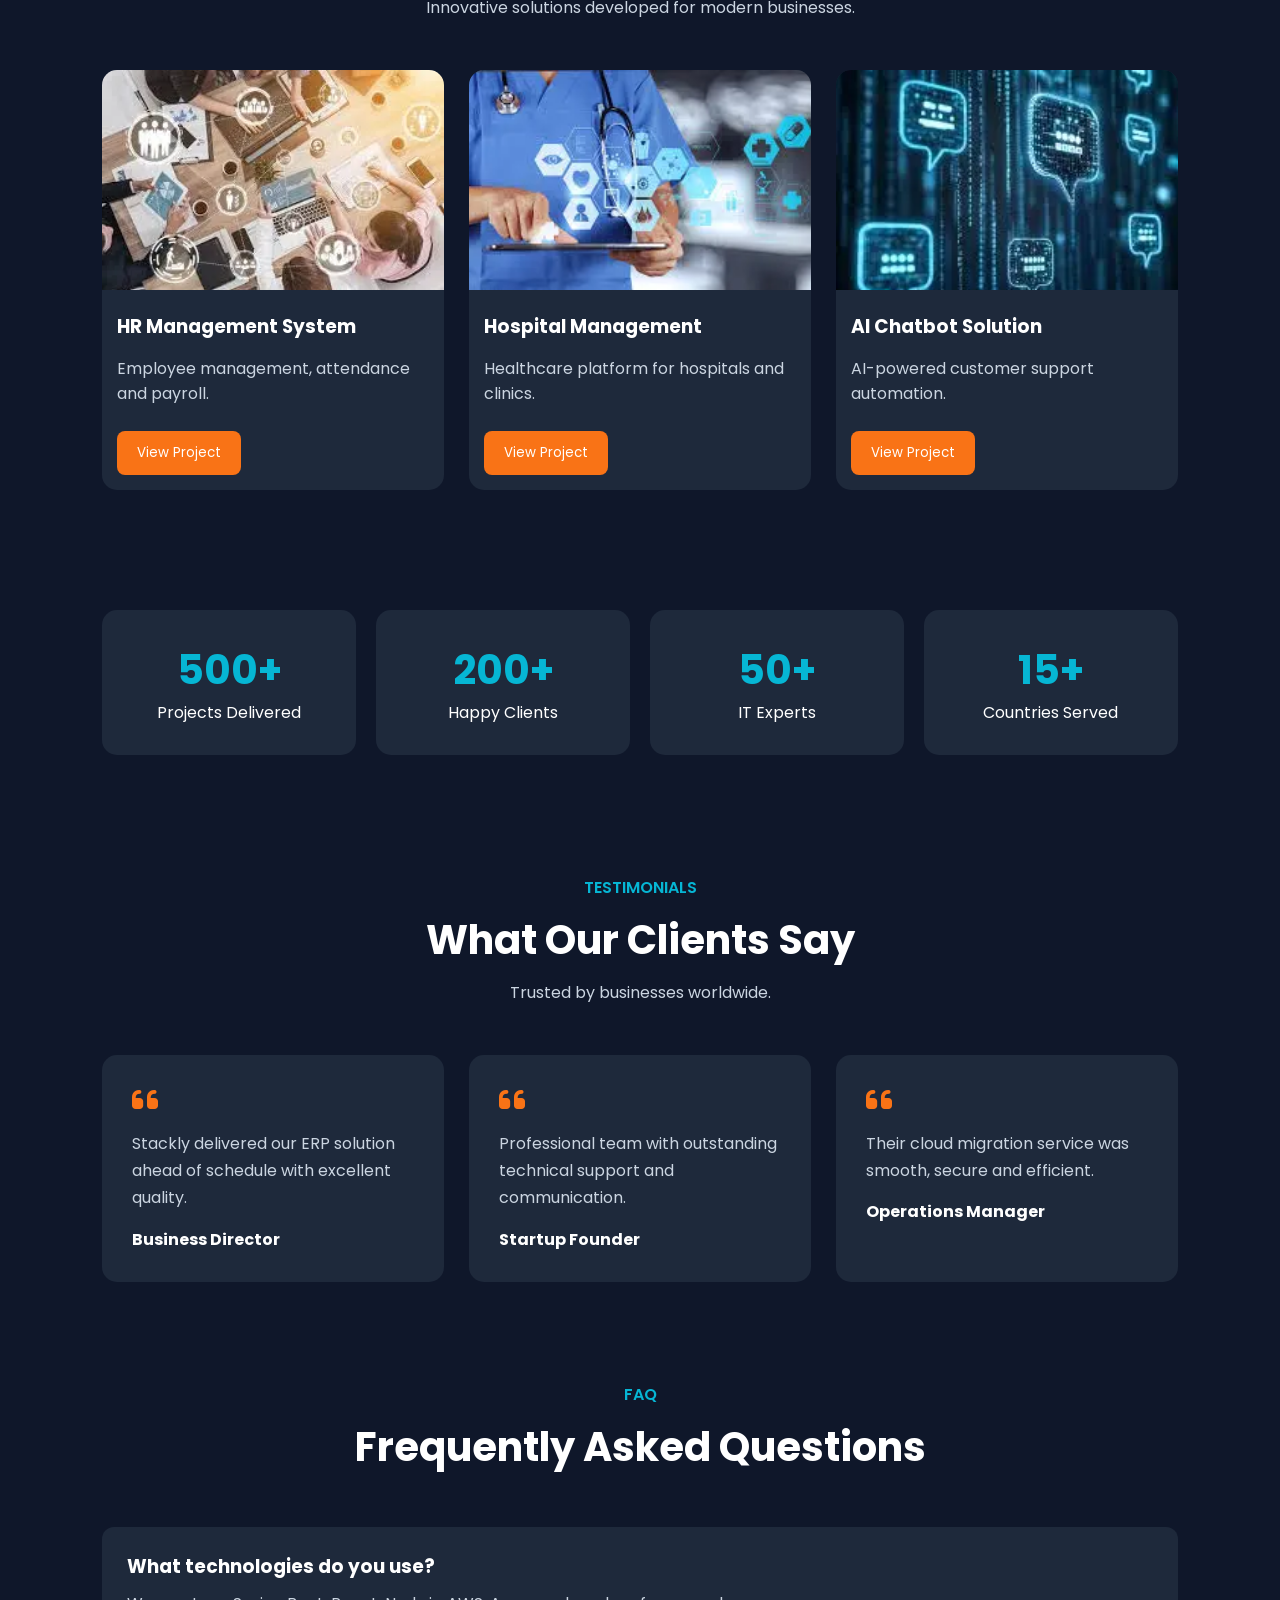
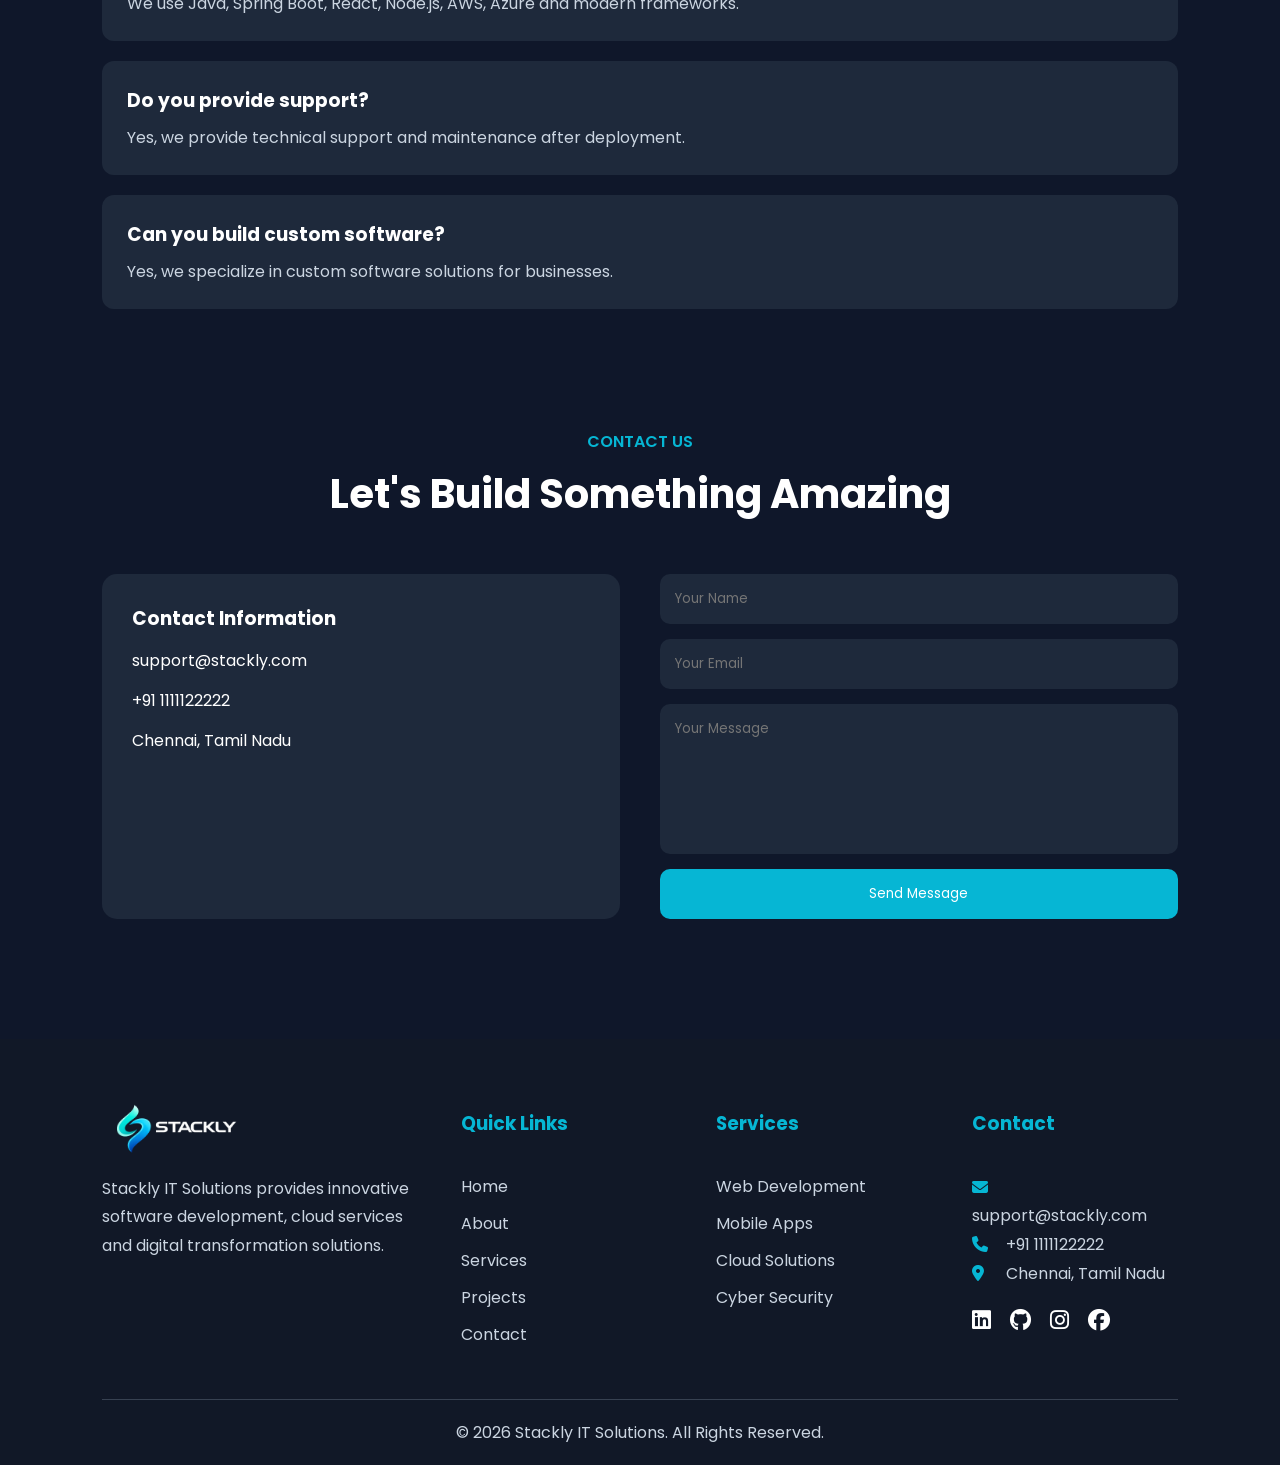
==== commit 8dad3b63: "info tech theme" ====
--- a/index.html
+++ b/index.html
@@ -1,1374 +1,956 @@
 <!DOCTYPE html>
 <html lang="en">
+
 <head>
+
 <meta charset="UTF-8">
-<meta name="viewport" content="width=device-width, initial-scale=1.0">
-<title>Stackly Corporate</title>
-
-<link rel="stylesheet" href="style.css">
+
+<meta name="viewport"
+content="width=device-width, initial-scale=1.0">
+
+<title>Stackly IT Solutions</title>
+
+<link rel="stylesheet"
+href="style.css">
+
 <link rel="stylesheet"
 href="https://cdnjs.cloudflare.com/ajax/libs/font-awesome/6.5.1/css/all.min.css">
+
 </head>
 
 <body>
 
-  <!-- HEADER -->
-   <!-- HEADER -->
+<!-- HEADER -->
+
 <header>
 
-  <!-- LOGO -->
-  <div class="logo">
-
-    <a href="index.html">
-
-      <div class="logo">
-  <img src="./Assest/stacklylogo (1).webp">
-</div>
-
+    <div class="logo">
+
+        <a href="index.html">
+
+            <img src="./Assest/stacklylogo (1).webp"
+                 alt="Stackly Logo">
+
+        </a>
+
+    </div>
+
+    <nav id="mobileMenu">
+
+    <a href="#home" onclick="toggleMenu()">Home</a>
+    <a href="#about" onclick="toggleMenu()">About</a>
+    <a href="#services" onclick="toggleMenu()">Services</a>
+    <a href="#projects" onclick="toggleMenu()">Projects</a>
+    <a href="#contact" onclick="toggleMenu()">Contact</a>
+
+    <button class="mobile-login"
+            onclick="go404()">
+        Login
+    </button>
+
+</nav>
+
+    
+<div class="menu-toggle" onclick="toggleMenu()">
+    <i id="menuIcon" class="fas fa-bars"></i>
+</div>
+    <button onclick="go404()">
+
+        Login
+
+    </button>
+
+</header>
+
+
+<!-- HERO SECTION -->
+
+<section class="hero"
+         id="home">
+
+    <div class="hero-content">
+
+        <span>
+
+            STACKLY IT SOLUTIONS
+
+        </span>
+
+        <h1>
+
+            Accelerating Digital
+            Transformation Through
+            Technology
+
+        </h1>
+
+        <p>
+
+            We provide software development,
+            cloud solutions, cybersecurity,
+            AI automation and enterprise
+            digital solutions.
+
+        </p>
+
+        <div class="hero-buttons">
+
+            <button onclick="go404()">
+
+                Get Started
+
+            </button>
+
+            <button class="secondary-btn"
+                    onclick="go404()">
+
+                Explore Services
+
+            </button>
+
+        </div>
+
+    </div>
+
+    <div class="hero-image">
+
+        <img src="./Assest/k4oGf9vqPa4ShXid5105mt2EoDoWIchCH4odT1pJGodHDbSMtmkacwExkEC-oj31oO24dm1o6f3dd0Skd5A-wpXX19dNY5W8KhiAvoHIOic3OenDa-SmfHGVvF6_an7Iunf2f6C1BG7pXTeQ_I2w59YmOZGsDj4CP74fM7Dmx08QGggJlN-M2WQ7kAVcL3vz.webp"
+             alt="Hero Image">
+
+    </div>
+
+</section>
+
+<!-- TRUSTED CLIENTS -->
+
+<section class="clients">
+
+    <div class="section-title">
+
+        <span>
+
+            TRUSTED CLIENTS
+
+        </span>
+
+        <h2>
+
+            Trusted By Leading Companies
+
+        </h2>
+
+    </div>
+
+    <div class="client-logos">
+
+        <img src="./Assest/BHUrcLXepv5MfTZzI3nQs0Rm3Wi43_N6zdfxF0Ms62eRROIPiUnmJya-3VVbpAIaigxOFp_lAnvlHh03x6OTp7Xo6bcHSdiJemJLa_uigm3PCLQVWs69J9fYhnAc4zKdUH3WCrfjoHDsOtpOJyfr7xR-pJZguJuAXd8oYaqhHM5pEU7Gj2U1Uo76-IHKlq0s.webp">
+
+        <img src="./Assest/Kpnsph5vUsl-Zyyl5h3bFKmEyQNmxaeVqe_zacutKAcZp9b7JMkyn5czxCpvjgmh5STZAhPmEsMaBx8Hfz7UxeuWFDO2tl7OBI7Z4HxRLQmNyHAnMfcFuVoR1OqkjlGgJ9335uM6KCK0jPArORe9AHGo1XK1AlIsywBXE3aDVo7r1zIz2AEflIzQgl8Qi0_0.webp">
+
+        <img src="./Assest/PElTOkW1cUsYU_oxO60kEbe43B-TZmkFDhwqMZEDTLLDJdcMvsybpFNvikVxbHv8zHVS9PMJPF-gpGG_hoIvN1_MNWMASbH9rzZjTw1zNkINCBkoL1gq2YiDpTCSRPSDh_m9OYvW80OTjCSupweC9WwTDX4ufRFtkBBx_B2LLn-7ek6js3NsPzi_wMTcTwUF.webp">
+
+        <img src="./Assest/DtcOKgw1Vf9LCiQsFPKUXYhoRI2uQTpJ46kLL9HjKXryZngrZAxn4dLTwBxHsD_86ksasS_OvqtayCMM_jTv1PP5pR9yyKWBYbNJffieDEA3TWStyUkH4FRoxJ0suTRKPFXBt9s6mS4g3VrqYZevLm7VaoSRn1LZfaFVoZh1w5k5LlEUSJxFQi6mLN6guppV.webp">
+
+        <img src="./Assest/18.webp">
+
+        <img src="./Assest/19.webp">
+
+    </div>
+
+</section>
+
+<!-- ABOUT -->
+
+<section class="about"
+         id="about">
+
+    <div class="about-image">
+
+        <img src="./Assest/NC8FGbsGIR7beT-1sRcQbod8f23n_FKdDAmpd6r2hZv6oHEK4ezQuc6pxA3MrgbzbJZON4rWy1Ho0Q_OH4Vh5gXjBGYCb8wkiqZV7APYw1jRxSacCTqNGytyWCy6VuohZOUp7ce8pZTHlbpKY0LxeuWWyeEsWGgBiK6_1id1AC0IP32kPMPI3qJD4lgO2uSe.webp"
+             alt="About">
+
+    </div>
+
+    <div class="about-content">
+
+        <span>
+
+            ABOUT US
+
+        </span>
+
+        <h2>
+
+            Driving Digital Innovation
+
+        </h2>
+
+        <p>
+
+            Stackly IT Solutions helps
+            businesses modernize operations
+            through software development,
+            cloud services and AI-powered
+            applications.
+
+        </p>
+
+        <div class="about-points">
+
+            <div>✔ Agile Development</div>
+
+            <div>✔ Cloud Ready Solutions</div>
+
+            <div>✔ Secure Applications</div>
+
+            <div>✔ 24/7 Support</div>
+
+        </div>
+
+    </div>
+    </section>
+<!-- ========================= -->
+
+<!-- SERVICES -->
+
+<!-- ========================= -->
+
+<section class="services"
+         id="services">
+
+<div class="section-title">
+
+    <span>
+        OUR SERVICES
+    </span>
+
+    <h2>
+        Smart IT Solutions
+    </h2>
+
+    <p>
+        Technology services that help
+        businesses grow digitally.
+    </p>
+
+</div>
+
+<div class="service-grid">
+
+    <div class="service-card">
+
+        <img src="./Assest/11.webp"
+             alt="Web Development">
+
+        <h3>
+            Web Development
+        </h3>
+
+        <p>
+            Modern websites and enterprise
+applications for businesses.
+        </p>
+
+        <button onclick="go404()">
+            Explore Service
+        </button>
+
+    </div>
+
+    <div class="service-card">
+
+        <img src="./Assest/12.webp"
+             alt="Mobile Apps">
+
+        <h3>
+            Mobile App Development
+        </h3>
+
+        <p>
+            Android and iOS applications
+for modern businesses.
+        </p>
+
+        <button onclick="go404()">
+            Explore Service
+        </button>
+
+    </div>
+
+    <div class="service-card">
+
+        <img src="./Assest/13.webp"
+             alt="Cloud Solutions">
+
+        <h3>
+            Cloud Solutions
+        </h3>
+
+        <p>
+            Secure cloud infrastructure
+and migration services.
+        </p>
+
+        <button onclick="go404()">
+            Explore Service
+        </button>
+
+    </div>
+
+    <div class="service-card">
+
+        <img src="./Assest/14.webp"
+             alt="Cyber Security">
+
+        <h3>
+            Cyber Security
+        </h3>
+
+        <p>
+            Protect systems, networks
+and business data.
+        </p>
+
+        <button onclick="go404()">
+            Explore Service
+        </button>
+
+    </div>
+
+</div>
+
+
+</section>
+
+<!-- ========================= -->
+
+<!-- DEVELOPMENT PROCESS -->
+
+<!-- ========================= -->
+
+<section class="process">
+
+    <div class="section-title">
+
+        <span>OUR PROCESS</span>
+
+        <h2>How We Build Digital Solutions</h2>
+
+        <p>
+            A streamlined process that ensures quality,
+            speed and customer satisfaction.
+        </p>
+
+    </div>
+
+    <div class="timeline">
+
+        <div class="timeline-item">
+            <div class="circle">🔍</div>
+            <h3>Discovery</h3>
+            <p>Understanding business requirements and goals.</p>
+        </div>
+
+        <div class="timeline-item">
+            <div class="circle">📋</div>
+            <h3>Planning</h3>
+            <p>Creating strategy, architecture and roadmap.</p>
+        </div>
+
+        <div class="timeline-item">
+            <div class="circle">💻</div>
+            <h3>Development</h3>
+            <p>Building scalable and secure applications.</p>
+        </div>
+
+        <div class="timeline-item">
+            <div class="circle">🧪</div>
+            <h3>Testing</h3>
+            <p>Quality assurance and performance testing.</p>
+        </div>
+
+        <div class="timeline-item">
+            <div class="circle">🚀</div>
+            <h3>Deployment</h3>
+            <p>Launching applications to production.</p>
+        </div>
+
+        <div class="timeline-item">
+            <div class="circle">🎧</div>
+            <h3>Support</h3>
+            <p>Continuous maintenance and improvements.</p>
+        </div>
+
+    </div>
+
+</section>
+
+<!-- ========================= -->
+
+<!-- TECHNOLOGIES -->
+
+<!-- ========================= -->
+
+<section class="technologies"
+         id="technologies">
+
+
+<div class="section-title">
+
+    <span>
+        TECHNOLOGIES
+    </span>
+
+    <h2>
+        Technology Stack
+    </h2>
+
+    <p>
+        Modern technologies used
+        by our expert team.
+    </p>
+
+</div>
+
+<div class="tech-grid">
+
+    <div><i class="fab fa-java"></i> Java</div>
+
+    <div><i class="fas fa-leaf"></i> Spring Boot</div>
+
+    <div><i class="fab fa-react"></i> React</div>
+
+    <div><i class="fab fa-node-js"></i> Node.js</div>
+
+    <div><i class="fab fa-python"></i> Python</div>
+
+    <div><i class="fas fa-mobile-alt"></i> Flutter</div>
+
+    <div><i class="fab fa-aws"></i> AWS</div>
+
+    <div><i class="fab fa-microsoft"></i> Azure</div>
+
+    <div><i class="fas fa-database"></i> MongoDB</div>
+
+    <div><i class="fas fa-server"></i> MySQL</div>
+
+</div>
+</section>
+
+<!-- ========================= -->
+
+<!-- PROJECTS -->
+
+<!-- ========================= -->
+
+<section class="projects"
+         id="projects">
+
+
+<div class="section-title">
+
+    <span>
+        FEATURED PROJECTS
+    </span>
+
+    <h2>
+        Success Stories
+    </h2>
+
+    <p>
+        Innovative solutions developed
+        for modern businesses.
+    </p>
+
+</div>
+
+<div class="project-grid">
+
+    <div class="project-card">
+
+        <img src="./Assest/15.webp"
+             alt="Project">
+
+        <h3>
+            HR Management System
+        </h3>
+
+        <p>
+            Employee management,
+            attendance and payroll.
+        </p>
+
+        <button onclick="go404()">
+
+            View Project
+
+        </button>
+
+    </div>
+
+    <div class="project-card">
+
+        <img src="./Assest/16.webp"
+             alt="Project">
+
+        <h3>
+            Hospital Management
+        </h3>
+
+        <p>
+            Healthcare platform for
+            hospitals and clinics.
+        </p>
+
+        <button onclick="go404()">
+
+            View Project
+
+        </button>
+
+    </div>
+
+    <div class="project-card">
+
+        <img src="./Assest/17.webp"
+             alt="Project">
+
+        <h3>
+            AI Chatbot Solution
+        </h3>
+
+        <p>
+            AI-powered customer
+            support automation.
+        </p>
+
+        <button onclick="go404()">
+
+            View Project
+
+        </button>
+
+    </div>
+
+</div>
+
+
+</section>
+
+<!-- ========================= -->
+
+<!-- STATISTICS -->
+
+<!-- ========================= -->
+
+<section class="stats">
+
+
+<div class="stat-box">
+
+    <h2>500+</h2>
+
+    <p>
+        Projects Delivered
+    </p>
+
+</div>
+
+<div class="stat-box">
+
+    <h2>200+</h2>
+
+    <p>
+        Happy Clients
+    </p>
+
+</div>
+
+<div class="stat-box">
+
+    <h2>50+</h2>
+
+    <p>
+        IT Experts
+    </p>
+
+</div>
+
+<div class="stat-box">
+
+    <h2>15+</h2>
+
+    <p>
+        Countries Served
+    </p>
+
+</div>
+
+
+</section>
+
+<!-- ========================= -->
+
+<!-- TESTIMONIALS -->
+
+<!-- ========================= -->
+
+<section class="testimonials">
+
+    <div class="section-title">
+
+        <span>TESTIMONIALS</span>
+
+        <h2>What Our Clients Say</h2>
+
+        <p>
+            Trusted by businesses worldwide.
+        </p>
+
+    </div>
+
+    <div class="testimonial-grid">
+
+        <div class="testimonial-card">
+
+            <i class="fas fa-quote-left"></i>
+
+            <p>
+                Stackly delivered our ERP solution
+                ahead of schedule with excellent quality.
+            </p>
+
+            <h4>Business Director</h4>
+
+        </div>
+
+        <div class="testimonial-card">
+
+            <i class="fas fa-quote-left"></i>
+
+            <p>
+                Professional team with outstanding
+                technical support and communication.
+            </p>
+
+            <h4>Startup Founder</h4>
+
+        </div>
+
+        <div class="testimonial-card">
+
+            <i class="fas fa-quote-left"></i>
+
+            <p>
+                Their cloud migration service was
+                smooth, secure and efficient.
+            </p>
+
+            <h4>Operations Manager</h4>
+
+        </div>
+
+    </div>
+
+</section>
+
+<!-- ========================= -->
+
+<!-- FAQ -->
+
+<!-- ========================= -->
+
+<section class="faq">
+
+
+<div class="section-title">
+
+    <span>
+        FAQ
+    </span>
+
+    <h2>
+        Frequently Asked Questions
+    </h2>
+
+</div>
+
+<div class="faq-container">
+
+    <div class="faq-item">
+
+        <h3>
+            What technologies do you use?
+        </h3>
+
+        <p>
+            We use Java, Spring Boot,
+            React, Node.js, AWS,
+            Azure and modern frameworks.
+        </p>
+
+    </div>
+
+    <div class="faq-item">
+
+        <h3>
+            Do you provide support?
+        </h3>
+
+        <p>
+            Yes, we provide technical
+            support and maintenance
+            after deployment.
+        </p>
+
+    </div>
+
+    <div class="faq-item">
+
+        <h3>
+            Can you build custom software?
+        </h3>
+
+        <p>
+            Yes, we specialize in
+            custom software solutions
+            for businesses.
+        </p>
+
+    </div>
+
+</div>
+
+
+</section>
+
+<!-- ========================= -->
+
+<!-- CONTACT -->
+
+<!-- ========================= -->
+
+<section class="contact"
+         id="contact">
+
+
+<div class="section-title">
+
+    <span>
+        CONTACT US
+    </span>
+
+    <h2>
+        Let's Build Something Amazing
+    </h2>
+
+</div>
+
+<div class="contact-wrapper">
+
+    <div class="contact-info">
+
+        <h3>
+            Contact Information
+        </h3>
+
+        <p>
+            support@stackly.com
+        </p>
+
+        <p>
+            +91 1111122222
+        </p>
+
+        <p>
+            Chennai, Tamil Nadu
+        </p>
+
+    </div>
+    <form id="contactForm">
+
+    <input type="text"
+           id="name"
+           placeholder="Your Name"
+           required>
+
+    <input type="email"
+           id="email"
+           placeholder="Your Email"
+           required>
+
+    <textarea id="message"
+              placeholder="Your Message"
+              required></textarea>
+
+    <button type="submit">
+        Send Message
+    </button>
+
+</form>
+
+</div>
+
+
+</section>
+
+<!-- ========================= -->
+
+<!-- FOOTER -->
+
+<!-- ========================= -->
+
+<footer class="footer">
+
+    <div class="footer-container">
+
+        <div class="footer-box">
+
+    <a href="#home">
+        <img src="./Assest/stacklylogo (1).webp"
+             class="footer-logo"
+             alt="Stackly Logo">
     </a>
 
-  </div>
-
-  <!-- DESKTOP NAV -->
-  <nav class="nav-center">
-
-    <a href="#home">Home</a>
-
-    <a href="404.html">Services</a>
-
-    <a href="404.html">Projects</a>
-
-    <a href="404.html">Plans</a>
-
-    <a href="404.html">Contact</a>
-
-  </nav>
-
-  <!-- LOGIN -->
-   <a href="404.html">
-  <button>Login</button>
-</a>
-  <!-- <button onclick="window.location.href='signin.html'">
-    Login
-  </button> -->
-
-  <!-- MOBILE MENU ICON -->
-  <div class="menu-toggle" onclick="openMenu()">
-
-    ☰
-
-  </div>
-
-</header>
-
-<!-- MOBILE SIDEBAR -->
-<div class="mobile-menu" id="mobileMenu">
-
-  <!-- CLOSE -->
-  <div class="close-btn"
-  onclick="closeMenu()">
-    ✕
-  </div>
-
-  <a href="#home" onclick="closeMenu()">
-    Home
-  </a>
-
-  <a href="404.html">
-    Services
-  </a>
-
-  <a href="404.html">
-    Projects
-  </a>
-
-  <a href="404.html">
-    Plans
-  </a>
-
-  <a href="404.html">
-    Contact
-  </a>
-
-  <button onclick="window.location.href='404.html'">
-    Login
-</button>
-
-</div>
-
-<section class="hero" id="home">
-
-  <div class="hero-text fade">
-
-   <h1>
-Smart Logistics & Supply Chain Solutions
-For Modern Businesses
-</h1>
-
-    <p>
-Track shipments, manage fleets,
-optimize delivery routes and monitor
-warehouse operations through one
-powerful logistics platform.
-</p>
-
-    <div class="hero-buttons">
-
-      <button onclick="go404()">
-  Get Consultation
-</button>
-
-      <button class="secondary-btn"
-      onclick="go404()">
-        Explore More
-      </button>
-
-    </div>
-
-  </div>
-
-  <img class="hero-image fade"
-  src="./Assest/hero final.webp">
-
-</section>
-
-<!-- STATS -->
-<section class="stats fade">
-
-  <div class="stat-box">
-    <h2>15k+</h2>
-    <p>Deliveries</p>
-  </div>
-
-  <div class="stat-box">
-    <h2>500+</h2>
-    <p>Fleet Vehicles</p>
-  </div>
-
-  <div class="stat-box">
-    <h2>200+</h2>
-    <p>Warehouses</p>
-  </div>
-
-  <div class="stat-box">
-    <h2>98%</h2>
-    <p>On-Time Delivery</p>
-  </div>
-
-</section>
-
-<!-- BRANDS -->
-<!-- TRUSTED COMPANIES -->
-<section class="brands fade">
-
-  <div class="section-title">
-
-    <span>TRUSTED BY COMPANIES</span>
-
-    <h2>
-      Trusted By Global Logistics Partners
-    </h2>
-
-    <p>
-      Companies worldwide trust Stackly
-      for enterprise software and digital solutions.
-    </p>
-
-  </div>
-
-  <div class="brand-logos">
-
-    <img src="./Assest/DHL.webp">
-
-    <img src="./Assest/fedex.webp">
-
-    <img src="./Assest/ups.webp">
-
-    <img src="./Assest/blue dart.webp">
-
-    <img src="./Assest/DTDC.webp">
-
-
-  <img src="./Assest/Delhivery.webp">
-
-  <img src="./Assest/Maersk.webp">
-
-  <img src="./Assest/amazon.webp">
-
-  <!-- <img src="./Assest/github-icon-1[1].webp"> -->
-
-
-  </div>
-
-</section>
-
-<!-- SERVICES -->
-<section class="features" id="services">
-
-  <div class="section-title fade">
-
-    <span>OUR SERVICES</span>
-
-    <h2>
-      Smart Logistics Solutions For Modern Businesses
-    </h2>
-
-    <p>
-      Our logistics solutions help businesses manage
-deliveries, warehouses, fleets and supply chains
-through one centralized platform
-    </p>
-
-  </div>
-
-  <div class="cards">
-
-    <!-- CARD 1 -->
-    <div class="card fade">
-
-      <div class="service-icon">
-        <img src="./Assest/ao88posp89heyrq42fzu.webp">
-      </div>
-
-      <h3>Shipment Tracking</h3>
-
-      <p>
-        Track shipments in real time with
-GPS monitoring and delivery updates.
-      </p>
-
-      <ul>
-        <li>✔ Real-Time Tracking</li>
-        <li>✔ GPS Monitoring</li>
-        <li>✔ Delivery Updates</li>
-      </ul>
-
-      <button onclick="go404()">
-        Explore Service
-      </button>
-
-    </div>
-
-    <!-- CARD 2 -->
-    <div class="card fade">
-
-      <div class="service-icon">
-        <img src="./Assest/mnpiff9sgajfflud3q0y.webp">
-      </div>
-
-      <h3>Fleet Management</h3>
-
-      <p>
-         Manage vehicles, drivers and fuel
-consumption efficiently.
-      </p>
-
-      <ul>
-        <li>✔ Vehicle Tracking</li>
-        <li>✔ Driver Monitoring</li>
-        <li>✔ Fuel Analytics</li>
-      </ul>
-
-      <button onclick="go404()">
-        Explore Service
-      </button>
-
-    </div>
-
-    <!-- CARD 3 -->
-    <div class="card fade">
-
-      <div class="service-icon">
-        <img src="./Assest/xeinhsmh1jaswntqqh1a.webp">
-      </div>
-
-      <h3>Warehouse</h3>
-
-      <p>
-        Manage warehouse inventory and
-stock movement efficiently.
-      </p>
-
-      <ul>
-        <li>✔ Order Processing</li>
-        <li>✔ Stock Reports</li>
-        <li>✔ Inventory Control</li>
-      </ul>
-
-      <button onclick="go404()">
-        Explore Service
-      </button>
-
-    </div>
-
-    <!-- CARD 4 -->
-    <div class="card fade">
-
-      <div class="service-icon">
-        <img src="./Assest/hero1.webp">
-      </div>
-
-      <h3>Route Optimization</h3>
-
-      <p>
-        Optimize delivery routes and reduce
-transportation costs.
-      </p>
-
-      <ul>
-        <li>✔ Smart Routing</li>
-        <li>✔ Traffic Analysis</li>
-        <li>✔ Cost Reduction</li>
-      </ul>
-
-      <button onclick="go404()">
-        Explore Service
-      </button>
-
-    </div>
-
-    <!-- CARD 5 -->
-    <div class="card fade">
-
-      <div class="service-icon">
-        <img src="./Assest/jemwevzfqmk4dp1dl3ra.webp">
-      </div>
-
-      <h3>Supply Chain Analytics </h3>
-
-      <p>
-        Monitor logistics performance
-through real-time dashboards.
-      </p>
-
-      <ul>
-        <li>✔ KPI Monitoring</li>
-        <li>✔ Live Reports</li>
-        <li>✔ Data Insights</li>
-      </ul>
-
-      <button onclick="go404()">
-        Explore Service
-      </button>
-
-    </div>
-
-    <!-- CARD 6 -->
-    <div class="card fade">
-
-      <div class="service-icon">
-        <img src="./Assest/jhwhcll2f9n97yaexb5d.webp">
-      </div>
-
-      <h3>Customer Delivery</h3>
-
-      <p>
-        Allow customers to track orders
-and receive delivery notifications.
-      </p>
-
-      <ul>
-        <li>✔ Order Tracking</li>
-        <li>✔ Notifications</li>
-        <li>✔ Customer Support</li>
-      </ul>
-
-      <button onclick="go404()">
-        Explore Service
-      </button>
-
-    </div>
-
-  </div>
-
-</section>
-
-<!-- ABOUT -->
-<section class="about fade">
-
-  <div class="about-image">
-
-    <img src="./Assest/c97nbycngfzlmlazxp1w.webp">
-
-  </div>
-
-  <div class="about-content">
-
-    <h2>Why Choose CargoFlow Logistics?</h2>
-
-
-
-    <p>
-      CargoFlow Logistics provides complete
-visibility into transportation, inventory,
-delivery operations and warehouse activities
-for businesses worldwide.
-    </p>
-
-    <div class="about-points">
-
-      <div>✔ Live Shipment Tracking</div>
-      <div>✔ Fleet Monitoring</div>
-      <div>✔ Warehouse Automation</div>
-      <div>✔ Route Optimization</div>
-
-    </div>
-
-  </div>
-
-</section>
-
-<!-- PROJECTS -->
-<!-- PROJECTS -->
-<section class="gallery" id="projects">
-
-  <div class="section-title fade">
-
-    <span>OUR PROJECTS</span>
-
-    <h2>
-      Smart Logistics Management Solutions
-    </h2>
-
-    <p>
-      Explore enterprise-grade applications,
-      SaaS systems and modern business platforms
-      developed by Stackly.
-    </p>
-
-  </div>
-
-  <!-- SLIDER -->
-  <div class="project-slider">
-
-    <!-- LEFT BUTTON -->
-    <button class="slide-btn left"
-    onclick="moveSlide(-1)">
-      ❮
-    </button>
-
-    <!-- PROJECT WRAPPER -->
-    <div class="project-container">
-
-      <div class="project-track" id="projectTrack">
-
-        <!-- CARD 1 -->
-        <div class="project-card fade">
-
-          <img src="./Assest/truck tracking.webp">
-
-          <div class="project-content">
-
-            <span>Tracking</span>
-
-            <h3>Smart Shipment Tracking</h3>
-
-            <p>
-              Real-time shipment tracking with
-GPS monitoring and notifications.
-            </p>
-
-            <button onclick="go404()">
-  Explore Solution
-</button>
-
-          </div>
-
-        </div>
-
-        <!-- CARD 2 -->
-        <div class="project-card fade">
-
-          <img src="./Assest/shaah-shahidh--subrrYxv8A-unsplash.webp">
-
-          <div class="project-content">
-
-            <span>Fleet</span>
-
-            <h3>Smart Fleet Management</h3>
-
-            <p>
-              Monitor vehicles, drivers and
-fuel consumption.
-            </p>
-
-            <button onclick="go404()">
-  Explore Solution
-</button>
-
-          </div>
-
-        </div>
-
-        <!-- CARD 3 -->
-        <div class="project-card fade">
-
-          <img src="./Assest/mt565e36pjmx04xtz3hi.webp">
-
-          <div class="project-content">
-
-            <span>Warehouse</span>
-
-            <h3>Warehouse Operations Hub</h3>
-
-            <p>
-               Manage inventory and warehouse
-operations efficiently.
-            </p>
-
-            <button onclick="go404()">
-  Explore Solution
-</button>
-
-          </div>
-
-        </div>
-
-        <div class="project-card fade">
-
-          <img src="./Assest/supply.webp">
-
-          <div class="project-content">
-
-            <span>Supply Chain</span>
-
-            <h3>Supply Chain Analytics</h3>
-
-            <p>
-             Business intelligence dashboard
-for logistics operations.
-            </p>
-
-            <button onclick="go404()">
-  Explore Solution
-</button>
-
-          </div>
-
-        </div>
-        <!-- CARD 4 -->
-        <div class="project-card fade">
-
-          <img src="./Assest/delivery.webp">
-
-          <div class="project-content">
-
-            <span>Delivery</span>
-
-            <h3>Last Mile Delivery Hub</h3>
-
-            <p>
-              Track parcel delivery and optimize
-delivery performance.
-            </p>
-
-            <button onclick="go404()">
-  Explore Solution
-</button>
-
-          </div>
-
-        </div>
-
-
-        <!-- CARD 6 -->
-        <div class="project-card fade">
-
-          <img src="./Assest/route opti.webp">
-
-          <div class="project-content">
-
-            <span>Optimization</span>
-
-            <h3>Route Optimization Hub</h3>
-
-            <p>
-              AI-powered route planning and
-delivery optimization system.
-            </p>
-
-            <button onclick="go404()">
-  Explore Solution
-</button>
-
-          </div>
-
-        </div>
-
-        <!-- CARD 7 -->
-        <!-- <div class="project-card fade">
-
-          <img src="./Assest/photo-1504384308090-c894fdcc538d_11zon.webp">
-
-          <div class="project-content">
-
-            <span>Startup</span>
-
-            <h3>Startup SaaS Platform</h3>
-
-            <p>
-              Cloud-based SaaS application with
-    subscription management and customer engagement tools.
-            </p>
-
-            <button onclick="go404()">
-              View Project
-            </button>
-
-          </div>
-
-        </div> -->
-
-        <!-- CARD 8 -->
-        <!-- <div class="project-card fade">
-
-          <img src="./Assest/photo-1451187580459-43490279c0fa_11zon.webp">
-
-          <div class="project-content">
-
-            <span>Technology</span>
-
-            <h3>AI Cloud Platform</h3>
-
-            <p>
-              AI AI cloud platform enabling automation,
-    predictive analytics and enterprise data processing.
-            </p>
-
-            <button onclick="go404()">
-              View Project
-            </button>
-
-          </div>
-
-        </div> -->
-
-      </div>
-
-    </div>
-
-    <!-- RIGHT BUTTON -->
-    <button class="slide-btn right"
-    onclick="moveSlide(1)">
-      ❯
-    </button>
-
-  </div>
-
-</section>
-
-<!-- TESTIMONIAL -->
-<!-- TESTIMONIAL -->
-<section class="testimonial fade">
-
-  <div class="testimonial-title">
-
-    <span>CLIENT REVIEWS</span>
-
-    <h2>
-      What Our Logistics Clients Say
-    </h2>
-
-    <p>
-      Logistics companies rely on CargoFlow
-to improve delivery efficiency,
-warehouse operations and fleet management.
-    </p>
-
-  </div>
-
-  <div class="testimonial-wrapper">
-
-    <!-- CARD 1 -->
-    <div class="testimonial-card-modern">
-
-      <div class="quote-icon">
-        ❝
-      </div>
-
-      <p>
-        CargoFlow helped us track shipments
-in real time and improve delivery
-accuracy across multiple locations.
-      </p>
-
-      <div class="client-info">
-
-        <img src="./Assest/32[1].webp">
-
-        <div>
-
-          <h4>Arun Kumar<h4>
-
-          <span>Transport Manager</span>
-
-        </div>
-
-      </div>
-
-    </div>
-
-    <!-- CARD 2 -->
-    <div class="testimonial-card-modern active-card">
-
-      <div class="quote-icon">
-        ❝
-      </div>
-
-      <p>
-        The fleet monitoring dashboard helped us
-reduce fuel costs and improve driver productivity.
-      </p>
-
-      <div class="client-info">
-
-        <img src="./Assest/44[1].webp">
-
-        <div>
-
-          <h4>Priya Sharma</h4>
-
-          <span>Warehouse Supervisor</span>
-
-        </div>
-
-      </div>
-
-    </div>
-
-    <!-- CARD 3 -->
-    <div class="testimonial-card-modern">
-
-      <div class="quote-icon">
-        ❝
-      </div>
-
-      <p>
-        Warehouse automation features helped us
-manage inventory faster and reduce errors.
-      </p>
-
-      <div class="client-info">
-
-        <img src="./Assest/51[1].webp">
-
-        <div>
-
-          <h4>Ravi Kumar</h4>
-
-          <span>Supply Chain Director</span>
-
-        </div>
-
-      </div>
-
-    </div>
-
-  </div>
-
-</section>
-
-<!-- PRICING -->
-<section class="pricing" id="plans">
-
-  <div class="pricing-title fade">
-
-    <span>PRICING PLANS</span>
-
-    <h2>
-      Flexible Plans For Every Business
-    </h2>
-
-    <p>
-      Choose the perfect plan for your startup,
-      growing business or enterprise company.
-    </p>
-
-  </div>
-
-  <div class="pricing-wrapper">
-
-    <!-- STARTER -->
-    <div class="pricing-card fade">
-
-      <div class="plan-image">
-
-        <img src="./Assest/Starter business concept image, entry-level business tier, startup or beginner workplace setting.webp">
-
-      </div>
-
-      <h3>Starter</h3>
-
-      <h1>
-        ₹999
-        <span>/month</span>
-      </h1>
-
-      <p class="plan-desc">
-        Perfect for small logistics businesses.
-      </p>
-
-      <ul>
-
-        <li>✔ Shipment Tracking</li>
-
-        <li>✔ Delivery Notifications</li>
-
-        <li>✔ Basic Reports</li>
-
-        <li>✔ Email Support</li>
-
-        <li>✔ 100 Deliveries / Month</li>
-
-      </ul>
-
-      <button onclick="go404()">
-        Start Tracking
-      </button>
-
-    </div>
-
-    <!-- PROFESSIONAL -->
-    <div class="pricing-card featured-plan fade">
-
-      <div class="popular-badge">
-        MOST POPULAR
-      </div>
-
-      <div class="plan-image">
-
-        <img src="./Assest/Professional business concept image, mid-level business tier, professional workplace setting.webp">
-
-      </div>
-
-      <h3>Professional</h3>
-
-      <h1>
-        ₹2499
-        <span>/month</span>
-      </h1>
-
-      <p class="plan-desc">
-        Ideal for growing logistics operations.
-      </p>
-
-      <ul>
-
-        <li>✔ Fleet Management</li>
-
-        <li>✔ Route Optimization</li>
-
-        <li>✔ Warehouse Tracking</li>
-
-        <li>✔ Analytics Dashboard</li>
-
-        <li>✔ Priority Support</li>
-
-      </ul>
-
-      <button onclick="go404()">
-        Explore Plan
-      </button>
-
-    </div>
-
-    <!-- ENTERPRISE -->
-    <div class="pricing-card fade">
-
-      <div class="plan-image">
-
-        <img src="./Assest/Enterprise business concept image, corporate professional setting, high-level business tier.webp">
-
-      </div>
-
-      <h3>Enterprise</h3>
-
-      <h1>
-        Custom Pricing
-      </h1>
-
-      <p class="plan-desc">
-        For large logistics and supply chain companies.
-      </p>
-
-      <ul>
-
-        <li>✔ Unlimited Shipments</li>
-
-        <li>✔ AI Route Planning</li>
-
-        <li>✔ Supply Chain Analytics</li>
-
-        <li>✔ Dedicated Manager</li>
-
-        <li>✔ 24/7 Support</li>
-
-      </ul>
-
-      <button onclick="go404()">
-        Contact Sales
-      </button>
-
-    </div>
-
-  </div>
-
-</section>
-<!-- CONTACT -->
-<section class="contact fade" id="contact">
-
-  <div class="section-title">
-
-    <span>CONTACT US</span>
-
-    <h2>
-      Let's Optimize Your Logistics Operations
-    </h2>
-
-    <p>
-      Contact CargoFlow Logistics for shipment tracking,
-fleet management and warehouse automation solutions.
-    </p>
-
-  </div>
-
-  <div class="contact-container">
-
-    <!-- INFO -->
-    <div class="contact-info">
-
-      <h3>Get In Touch</h3>
-
-      <p>
-  <i class="fa-solid fa-envelope footer-contact-icon"></i>
-  info@stackly.com
-</p>
-
-<p>
-  <i class="fa-solid fa-phone footer-contact-icon"></i>
-  +91 9999955555
-</p>
-
-<p>
-  <i class="fa-solid fa-location-dot footer-contact-icon"></i>
-  Chennai, Tamil Nadu
-</p>
-
-<p>
-  <i class="fa-solid fa-clock footer-contact-icon"></i>
-  Mon - Sat : 9AM - 7PM
-</p>
-
-    </div>
-
-    <!-- FORM -->
-    <div class="contact-form">
-
-      <!-- NAME -->
-      <input
-      type="text"
-      id="contactName"
-      placeholder="Your Name">
-
-      <small class="contact-error"
-      id="nameError"></small>
-
-      <!-- EMAIL -->
-      <input
-      type="email"
-      id="contactEmail"
-      placeholder="Your Email">
-
-      <small class="contact-error"
-      id="emailError"></small>
-
-      <!-- SUBJECT -->
-      <input
-      type="text"
-      id="contactSubject"
-      placeholder="Subject">
-
-      <small class="contact-error"
-      id="subjectError"></small>
-
-      <!-- MESSAGE -->
-      <textarea
-      rows="5"
-      id="contactMessage"
-      placeholder="Your Message"></textarea>
-
-      <small class="contact-error"
-      id="messageError"></small>
-
-      <!-- BUTTON -->
-      <button onclick="validateContact()">
-        Send Message
-      </button>
-
-    </div>
-
-  </div>
-
-</section>
-
-<!-- FOOTER -->
-<!-- FOOTER -->
-<footer class="footer">
-
-  <div class="footer-top">
-
-    <!-- COMPANY -->
-    <div class="footer-box">
-
-      <!-- LOGO -->
-      <a href="index.html">
-
-        <img
-        src="./Assest/stacklylogo (1).webp"
-        class="footer-logo">
-
-      </a>
-
-      <p>
-        CargoFlow Logistics helps businesses manage
-shipments, fleets, warehouses and supply chains
-through intelligent tracking and analytics solutions.
-      </p>
-
-      <!-- SOCIAL -->
-<div class="social-icons">
-
-  <a href="404.html">
-    <i class="fab fa-facebook-f"></i>
-  </a>
-
-  <a href="404.html">
-    <i class="fab fa-twitter"></i>
-  </a>
-
-  <a href="404.html">
-    <i class="fab fa-linkedin-in"></i>
-  </a>
-
-  <a href="404.html">
+    <p>
+        Stackly IT Solutions provides
+        innovative software development,
+        cloud services and digital
+        transformation solutions.
+    </p>
+
+</div>
+
+        <div class="footer-box">
+
+            <h3>Quick Links</h3>
+
+            <a href="#home">Home</a>
+
+            <a href="#about">About</a>
+
+            <a href="#services">Services</a>
+
+            <a href="#projects">Projects</a>
+
+            <a href="#contact">Contact</a>
+
+        </div>
+
+        <div class="footer-box">
+
+            <h3>Services</h3>
+
+            <a href="#">Web Development</a>
+
+            <a href="#">Mobile Apps</a>
+
+            <a href="#">Cloud Solutions</a>
+
+            <a href="#">Cyber Security</a>
+
+        </div>
+
+        <div class="footer-box">
+
+            <h3>Contact</h3>
+
+            <div class="footer-box">
+    <p>
+        <i class="fas fa-envelope"></i>
+        support@stackly.com
+    </p>
+
+    <p>
+        <i class="fas fa-phone"></i>
+        +91 1111122222
+    </p>
+
+    <p>
+        <i class="fas fa-location-dot"></i>
+        Chennai, Tamil Nadu
+    </p>
+
+</div>
+
+            <div class="social-icons">
+
+    <i class="fab fa-linkedin"></i>
+
+    <i class="fab fa-github"></i>
+
     <i class="fab fa-instagram"></i>
-  </a>
-
-</div>
-
-    </div>
-
-    <!-- QUICK LINKS -->
-    <div class="footer-box">
-
-      <h3>Quick Links</h3>
-
-      <ul>
-
-        <li>
-          <a href="index.html">
-            Home
-          </a>
-        </li>
-
-        <li>
-          <a href="404.html">
-            Services
-          </a>
-        </li>
-
-        <li>
-          <a href="404.html">
-            Projects
-          </a>
-        </li>
-
-        <li>
-          <a href="404.html">
-            Plans
-          </a>
-        </li>
-
-        <li>
-          <a href="404.html">
-            Contact
-          </a>
-        </li>
-
-      </ul>
-
-    </div>
-
-    <!-- SERVICES -->
-    <div class="footer-box">
-
-      <h3>Services</h3>
-
-      <ul>
-
-        <li>
-          <a href="404.html">
-            Shipment Tracking
-          </a>
-        </li>
-
-        <li>
-          <a href="404.html">
-            Fleet Management
-          </a>
-        </li>
-
-        <li>
-          <a href="404.html">
-            Warehouse Management
-          </a>
-        </li>
-
-        <li>
-          <a href="404.html">
-            Route Optimization
-          </a>
-        </li>
-
-        <li>
-          <a href="404.html">
-            Supply Chain Analytics
-          </a>
-        </li>
-
-      </ul>
-
-    </div>
-
-    <!-- CONTACT -->
-    <div class="footer-box">
-
-      <h3>Contact Us</h3>
-
-      <p>
-  <i class="fa-solid fa-envelope footer-contact-icon"></i>
-  info@stackly.com
-</p>
-
-<p>
-  <i class="fa-solid fa-phone footer-contact-icon"></i>
-  +91 9999955555
-</p>
-
-<p>
-  <i class="fa-solid fa-location-dot footer-contact-icon"></i>
-  Chennai, Tamil Nadu
-</p>
-
-<p>
-  <i class="fa-solid fa-clock footer-contact-icon"></i>
-  Mon - Sat : 9AM - 7PM
-</p>
-
-    </div>
-
-  </div>
-
-  <!-- BOTTOM -->
-  <div class="footer-bottom">
-
-    <p>
-      © 2026 Stackly Technologies.
-      All Rights Reserved.
-    </p>
-
-  </div>
+
+    <i class="fab fa-facebook"></i>
+
+</div>
+
+        </div>
+
+    </div>
+
+    <div class="footer-bottom">
+
+        <p>
+            © 2026 Stackly IT Solutions.
+            All Rights Reserved.
+        </p>
+
+    </div>
 
 </footer>
+<!-- JAVASCRIPT -->
 
 <script>
 
-/* CONSULT */
-function start(){
-  alert("Consultation request sent!");
-}
-
-/* 404 */
 function go404(){
-  window.location.href = "404.html";
-}
-
-/* FADE */
-const faders =
-document.querySelectorAll('.fade');
-
-const observer =
-new IntersectionObserver(entries=>{
-
-  entries.forEach(entry=>{
-
-    if(entry.isIntersecting){
-
-      entry.target.classList.add('show');
-
-    }
-
-  });
-
-},{threshold:0.2});
-
-faders.forEach(el=>observer.observe(el));
-
-/* ======================= */
-/* PROJECT SLIDER */
-/* ======================= */
-
-/* ========================= */
-/* PREMIUM PROJECT SLIDER */
-/* ========================= */
-
-const track =
-document.getElementById("projectTrack");
-
-const cards =
-document.querySelectorAll(".project-card");
-
-let currentIndex = 0;
-
-function getVisibleCards(){
-
-  if(window.innerWidth <= 768){
-
-    return 1;
-
-  }else if(window.innerWidth <= 1024){
-
-    return 2;
-
-  }else{
-
-    return 3;
-  }
-}
-
-function moveSlide(direction){
-
-  const visibleCards =
-  getVisibleCards();
-
-  const cardWidth =
-  cards[0].offsetWidth + 25;
-
-  currentIndex += direction;
-
-  const maxIndex =
-  cards.length - visibleCards;
-
-  if(currentIndex < 0){
-
-    currentIndex = maxIndex;
-  }
-
-  if(currentIndex > maxIndex){
-
-    currentIndex = 0;
-  }
-
-  track.style.transform =
-  `translateX(-${currentIndex * cardWidth}px)`;
-}
-
-/* AUTO SLIDE */
-setInterval(()=>{
-
-  moveSlide(1);
-
-},4000);
-
-/* CONTACT VALIDATION */
-function validateContact(){
-
-  let name =
-  document.getElementById("contactName").value.trim();
-
-  let email =
-  document.getElementById("contactEmail").value.trim();
-
-  let subject =
-  document.getElementById("contactSubject").value.trim();
-
-  let message =
-  document.getElementById("contactMessage").value.trim();
-
-  let valid = true;
-
-  /* CLEAR */
-  document.getElementById("nameError").innerText = "";
-  document.getElementById("emailError").innerText = "";
-  document.getElementById("subjectError").innerText = "";
-  document.getElementById("messageError").innerText = "";
-
-  /* NAME */
-  if(name === ""){
-
-    document.getElementById("nameError")
-    .innerText = "Name is required";
-
-    valid = false;
-  }
-
-  /* EMAIL */
-  let emailPattern =
-  /^[^ ]+@[^ ]+\.[a-z]{2,3}$/;
-
-  if(!email.match(emailPattern)){
-
-    document.getElementById("emailError")
-    .innerText = "Enter valid email";
-
-    valid = false;
-  }
-
-  /* SUBJECT */
-  if(subject === ""){
-
-    document.getElementById("subjectError")
-    .innerText = "Subject is required";
-
-    valid = false;
-  }
-
-  /* MESSAGE */
-  if(message.length < 10){
-
-    document.getElementById("messageError")
-    .innerText =
-    "Message must be at least 10 characters";
-
-    valid = false;
-  }
-
-  /* SUCCESS */
-  if(valid){
 
     window.location.href =
     "404.html";
-  }
 
 }
 
-/* MOBILE MENU */
-
-function openMenu(){
-
-  document
-  .getElementById("mobileMenu")
-  .classList.add("active");
+
+document.getElementById("contactForm")
+.addEventListener("submit", function(event){
+
+    event.preventDefault();
+
+    let name =
+    document.getElementById("name").value.trim();
+
+    let email =
+    document.getElementById("email").value.trim();
+
+    let message =
+    document.getElementById("message").value.trim();
+
+    if(name && email && message){
+
+        this.reset();
+
+        window.location.href =
+        "index.html#home";
+
+    }
+
+});
+function toggleMenu() {
+    const menu = document.getElementById("mobileMenu");
+    const icon = document.getElementById("menuIcon");
+
+    menu.classList.toggle("active");
+
+    if(menu.classList.contains("active")) {
+        icon.classList.remove("fa-bars");
+        icon.classList.add("fa-times");
+    } else {
+        icon.classList.remove("fa-times");
+        icon.classList.add("fa-bars");
+    }
 }
-
-function closeMenu(){
-
-  document
-  .getElementById("mobileMenu")
-  .classList.remove("active");
-}
-
 </script>
 
 </body>
-</html>+
+</html>
--- a/style.css
+++ b/style.css
@@ -1,3121 +1,1010 @@
+/* ========================= */
+/* GOOGLE FONT */
+/* ========================= */
+
+@import url('https://fonts.googleapis.com/css2?family=Poppins:wght@300;400;500;600;700;800&display=swap');
+
 *{
-  margin:0;
-  padding:0;
-  box-sizing:border-box;
-  font-family:'Segoe UI';
+    margin:0;
+    padding:0;
+    box-sizing:border-box;
+    font-family:'Poppins',sans-serif;
 }
 
 html{
-  scroll-behavior:smooth;
-}
-
-/* BODY */
+    scroll-behavior:smooth;
+}
+
 body{
-  overflow-x:hidden;
-  color:white;
-
-  background:
-  radial-gradient(circle at top left,
-  rgba(98,0,255,0.4), transparent 35%),
-
-  radial-gradient(circle at bottom right,
-  rgba(0,212,255,0.3), transparent 35%),
-
-  linear-gradient(135deg,#0b0f2a,#1a1f4c);
-
-  background-size:200% 200%;
-  animation:bgMove 12s ease infinite;
-}
-
+    background:#0F172A;
+    color:#ffffff;
+    overflow-x:hidden;
+}
+
+/* ========================= */
 /* HEADER */
+/* ========================= */
+
 header{
-  position:sticky;
-  top:0;
-  z-index:1000;
-
-  display:grid;
-  grid-template-columns:auto 1fr auto;
-  align-items:center;
-
-  padding:8px 40px;
-
-  background:rgba(0,0,0,0.5);
-  backdrop-filter:blur(10px);
-}
-
-/* LOGO */
-/* HEADER LOGO */
+    display:flex;
+    justify-content:space-between;
+    align-items:center;
+    padding:10px 8%;
+    background:#111827;
+    position:sticky;
+    top:0;
+    z-index:1000;
+}
+.menu-toggle{
+    margin-left:auto;
+}
 .logo img{
-
-  width:135px;
-
-  height:64px;
-
-  object-fit:cover;
-
-  transition:0.4s;
-}
-
-/* HOVER */
-.logo img:hover{
-
-  transform:scale(1.05);
-}
-
-/* NAVBAR */
-.nav-center{
-  display:flex;
-  justify-content:center;
-  gap:50px;
-}
-
-.nav-center a{
-  text-decoration:none;
-  color:white;
-  transition:0.3s;
-}
-
-.nav-center a:hover{
-  color:#00d4ff;
-}
-
-/* BUTTON */
-button{
-  padding:12px 22px;
-  border:none;
-  border-radius:30px;
-  background:linear-gradient(90deg,#00d4ff,#6a00ff);
-  color:white;
-  cursor:pointer;
-  transition:0.4s;
-  font-weight:bold;
-}
-
-button:hover{
-  transform:translateY(-3px);
-  box-shadow:0 10px 25px rgba(0,212,255,0.3);
-}
-
+    width:120px;
+}
+
+nav{
+    display:flex;
+    gap:30px;
+}
+
+nav a{
+    text-decoration:none;
+    color:white;
+    font-size:16px;
+    transition:.3s;
+}
+
+nav a:hover{
+    color:#06B6D4;
+}
+
+header button{
+    background:#F97316;
+    color:white;
+    border:none;
+    padding:12px 25px;
+    border-radius:8px;
+    cursor:pointer;
+}
+.mobile-login,
+.close-menu{
+    display:none;
+}
+
+.menu-toggle{
+    display:none;
+}
+
+/* ========================= */
 /* HERO */
+/* ========================= */
+
 .hero{
-  min-height:90vh;
-
-  display:flex;
-  justify-content:space-between;
-  align-items:center;
-
-  padding:100px;
-
-  background:
-  linear-gradient(rgba(5,8,22,0.8),
-  rgba(5,8,22,0.8)),
-
-  url('./Assest/hero.webp');
-
-  background-size:cover;
-  background-position:center;
-
-  border-radius:0 0 40px 40px;
-}
-
-/* HERO TEXT */
-.hero-text{
-  width:50%;
-}
-
-.hero-text h1{
-  font-size:65px;
-  line-height:1.2;
-}
-
-.hero-text p{
-  margin-top:20px;
-  color:#ddd;
-  line-height:1.8;
-}
-
-/* HERO BUTTONS */
+    min-height:80vh;
+    display:flex;
+    align-items:center;
+    justify-content:space-between;
+    padding:30px 8% 60px;
+    gap:50px;
+}
+.hero-content{
+    margin-top:-30px;
+}
+
+.hero-content{
+    flex:1;
+}
+
+.hero-content span{
+    color:#06B6D4;
+    font-weight:600;
+}
+
+.hero-content h1{
+    font-size:55px;
+    line-height:1.2;
+    margin:20px 0;
+}
+
+.hero-content p{
+    color:#cbd5e1;
+    line-height:1.8;
+    margin-bottom:30px;
+}
+
 .hero-buttons{
-  margin-top:30px;
-  display:flex;
-  gap:20px;
+    display:flex;
+    gap:15px;
+}
+
+.hero-buttons button{
+    padding:14px 28px;
+    border:none;
+    border-radius:8px;
+    cursor:pointer;
+    font-weight:600;
+}
+
+.hero-buttons button:first-child{
+    background:#06B6D4;
+    color:white;
 }
 
 .secondary-btn{
-  background:transparent;
-  border:1px solid rgba(255,255,255,0.3);
-}
-
-/* HERO IMAGE */
+    background:#F97316;
+    color:white;
+}
+
 .hero-image{
-  width:350px;
-  animation:floatImage 5s ease-in-out infinite;
-}
-
+    flex:1;
+}
+
+.hero-image img{
+    width:100%;
+}
+
+/* ========================= */
+/* SECTION TITLE */
+/* ========================= */
+
+.section-title{
+    text-align:center;
+    margin-bottom:50px;
+}
+
+.section-title span{
+    color:#06B6D4;
+    font-weight:600;
+}
+
+.section-title h2{
+    font-size:40px;
+    margin-top:10px;
+}
+
+.section-title p{
+    color:#cbd5e1;
+    margin-top:10px;
+}
+
+/* ========================= */
+/* CLIENTS */
+/* ========================= */
+
+.clients{
+    padding:80px 8%;
+}
+
+.client-logos{
+    display:grid;
+    grid-template-columns:repeat(6,1fr);
+    gap:20px;
+    margin-top:40px;
+}
+
+.client-logos img{
+    width:100%;
+    height:80px;
+    object-fit:contain;
+    background:white;
+    padding:15px;
+    border-radius:10px;
+}
+
+.client-logos{
+    display:grid;
+    grid-template-columns:repeat(6,1fr);
+    gap:20px;
+}
+
+.client-logos img{
+    width:100%;
+    height:80px;
+    object-fit:contain;
+    background:white;
+    padding:15px;
+    border-radius:10px;
+}
+
+/* ========================= */
+/* ABOUT */
+/* ========================= */
+
+.about{
+    padding:40px 8%;
+    display:flex;
+    align-items:center;
+    gap:60px;
+}
+
+.about-image,
+.about-content{
+    flex:1;
+}
+
+.about-image img{
+    width:100%;
+    border-radius:15px;
+}
+
+.about-content h2{
+    font-size:40px;
+    margin:15px 0;
+}
+
+.about-content p{
+    color:#cbd5e1;
+    line-height:1.8;
+}
+
+.about-points{
+    margin-top:25px;
+}
+
+.about-points div{
+    margin-bottom:12px;
+}
+
+/* ========================= */
+/* SERVICES */
+/* ========================= */
+
+.services{
+    padding:40px 8%;
+}
+
+.service-grid{
+    display:grid;
+    grid-template-columns:repeat(auto-fit,minmax(260px,1fr));
+    gap:25px;
+}
+
+.service-card{
+    background:#1E293B;
+    padding:25px;
+    border-radius:15px;
+    text-align:center;
+
+    display:flex;
+    flex-direction:column;
+    justify-content:space-between;
+
+    min-height:550px;
+}
+
+.service-card img{
+    width:100%;
+    height:220px;
+    object-fit:cover;
+    border-radius:10px;
+}
+
+.service-card h3{
+    min-height:80px;
+    margin:20px 0;
+}
+
+.service-card p{
+    min-height:90px;
+    color:#cbd5e1;
+    line-height:1.8;
+}
+
+.service-card button{
+    margin-top:auto;
+    background:#06B6D4;
+    color:white;
+    border:none;
+    padding:12px 20px;
+    border-radius:8px;
+    cursor:pointer;
+}
+
+/* ========================= */
+/* PROCESS */
+/* ========================= */
+
+.process{
+    padding:100px 8%;
+    text-align:center;
+}
+
+.timeline{
+    display:flex;
+    justify-content:center;
+    flex-wrap:wrap;
+    gap:30px;
+    margin-top:60px;
+}
+
+.timeline-item{
+    width:250px;
+    background:#1E293B;
+    padding:30px;
+    border-radius:20px;
+    transition:.4s;
+    position:relative;
+    overflow:hidden;
+}
+
+.timeline-item:hover{
+    transform:translateY(-15px);
+    box-shadow:0 15px 40px rgba(6,182,212,.35);
+}
+
+.circle{
+    width:80px;
+    height:80px;
+    margin:auto;
+    border-radius:50%;
+    background:#06B6D4;
+    display:flex;
+    justify-content:center;
+    align-items:center;
+    font-size:35px;
+    margin-bottom:20px;
+    transition:.4s;
+}
+
+.timeline-item:hover .circle{
+    transform:rotate(360deg);
+}
+
+.timeline-item h3{
+    margin-bottom:15px;
+}
+
+.timeline-item p{
+    color:#cbd5e1;
+    line-height:1.6;
+}
+
+
+.process-grid{
+    display:grid;
+    grid-template-columns:repeat(auto-fit,minmax(200px,1fr));
+    gap:25px;
+}
+
+.step{
+    background:#1E293B;
+    padding:30px 20px;
+    border-radius:15px;
+    text-align:center;
+    transition:.3s;
+}
+
+.step:hover{
+    transform:translateY(-10px);
+}
+
+.step span{
+    display:inline-block;
+    width:60px;
+    height:60px;
+    line-height:60px;
+    border-radius:50%;
+    background:#06B6D4;
+    color:#fff;
+    font-size:20px;
+    font-weight:700;
+    margin-bottom:15px;
+}
+
+/* ========================= */
+/* TECHNOLOGIES */
+/* ========================= */
+
+.technologies{
+    padding:40px 8%;
+}
+
+.tech-grid{
+    display:grid;
+    grid-template-columns:repeat(auto-fit,minmax(180px,1fr));
+    gap:25px;
+}
+
+.tech-grid div{
+    background:#1E293B;
+    padding:25px;
+    border-radius:15px;
+    text-align:center;
+    font-weight:600;
+    font-size:18px;
+
+    border:2px solid transparent;
+
+    transition:all .4s ease;
+
+    cursor:pointer;
+}
+
+.tech-grid div:hover{
+
+    transform:translateY(-10px);
+
+    border-color:#06B6D4;
+
+    box-shadow:0 10px 30px rgba(6,182,212,.4);
+
+    background:#24344d;
+}
+
+.tech-grid div i{
+
+    display:block;
+
+    font-size:40px;
+
+    color:#06B6D4;
+
+    margin-bottom:15px;
+
+    transition:.4s;
+}
+
+.tech-grid div:hover i{
+
+    transform:rotate(360deg) scale(1.2);
+
+    color:#F97316;
+}
+
+.tech-grid div{
+
+    animation:techFade .8s ease forwards;
+}
+
+@keyframes techFade{
+
+    from{
+
+        opacity:0;
+
+        transform:translateY(50px);
+    }
+
+    to{
+
+        opacity:1;
+
+        transform:translateY(0);
+    }
+}
+
+/* ========================= */
+/* PROJECTS */
+/* ========================= */
+
+.projects{
+    padding:40px 8%;
+}
+
+.project-grid{
+    display:grid;
+    grid-template-columns:repeat(auto-fit,minmax(300px,1fr));
+    gap:25px;
+}
+
+.project-card{
+    background:#1E293B;
+    border-radius:15px;
+    overflow:hidden;
+}
+
+.project-card img{
+    width:100%;
+    height:220px;
+    object-fit:cover;
+}
+
+.project-card h3{
+    padding:15px;
+}
+
+.project-card p{
+    padding:0 15px;
+    color:#cbd5e1;
+    min-height:60px;
+}
+
+.project-card button{
+    margin:15px;
+    background:#F97316;
+    color:white;
+    border:none;
+    padding:12px 20px;
+    border-radius:8px;
+    cursor:pointer;
+}
+
+/* ========================= */
 /* STATS */
+/* ========================= */
+
 .stats{
-  display:grid;
-  grid-template-columns:repeat(4,1fr);
-  gap:20px;
-
-  padding:50px 80px;
+    padding:80px 8%;
+    display:grid;
+    grid-template-columns:repeat(auto-fit,minmax(220px,1fr));
+    gap:20px;
 }
 
 .stat-box{
-  background:rgba(255,255,255,0.08);
-  backdrop-filter:blur(12px);
-
-  padding:30px;
-  border-radius:20px;
-  text-align:center;
-
-  transition:0.4s;
-}
-
-.stat-box:hover{
-  transform:translateY(-10px);
+    background:#1E293B;
+    padding:30px;
+    border-radius:15px;
+    text-align:center;
 }
 
 .stat-box h2{
-  font-size:40px;
-  color:#00d4ff;
-}
-
-/* BRANDS */
-
-/* ========================= */
-/* BRAND LOGOS */
-/* ========================= */
-
-.brand-logos{
-
-  margin-top:50px;
-
-  display:grid;
-
-  grid-template-columns:
-  repeat(auto-fit,minmax(180px,1fr));
-
-  gap:30px;
-}
-
-/* BRAND BOX */
-
-/* ========================= */
-/* BRAND LOGOS */
-/* ========================= */
-
-.brands{
-  padding:100px 80px;
-
-  text-align:center;
-}
-
-/* LOGO WRAPPER */
-.brand-logos{
-
-  margin-top:60px;
-
-  display:flex;
-
-  justify-content:center;
-  align-items:center;
-
-  gap:70px;
-
-  flex-wrap:wrap;
-}
-
-/* LOGOS */
-.brand-logos img{
-
-  width:120px;
-  height:50px;
-
-  object-fit:contain;
-
-  opacity:1;
-
-  transition:0.4s;
-
-  filter:none;
-}
-/* HOVER */
-.brand-logos img:hover{
-
-  filter:
-  grayscale(0%)
-  brightness(1);
-
-  opacity:1;
-
-  transform:
-  translateY(-6px)
-  scale(1.08);
-}
-
-/* MOBILE */
-@media(max-width:900px){
-
-  .brands{
-    padding:80px 25px;
-  }
-
-  .brand-logos{
-    gap:35px;
-  }
-
-  .brand-logos img{
-    width:90px;
-  }
-
-}
-.brand-box{
-
-  background:
-  rgba(255,255,255,0.06);
-
-  border:
-  1px solid rgba(255,255,255,0.08);
-
-  backdrop-filter:blur(12px);
-
-  border-radius:25px;
-
-  padding:25px;
-
-  text-align:center;
-
-  transition:0.4s;
-
-  overflow:hidden;
-
-  position:relative;
-}
-
-/* HOVER */
-.brand-box:hover{
-
-  transform:
-  translateY(-10px);
-
-  box-shadow:
-  0 20px 40px rgba(0,0,0,0.2);
-}
-
-/* IMAGE */
-.brand-box img{
-
-  width:100%;
-  height:100px;
-
-  object-fit:cover;
-
-  border-radius:16px;
-
-  margin-bottom:18px;
-
-  transition:0.5s;
-}
-
-/* ZOOM */
-.brand-box:hover img{
-
-  transform:scale(1.08);
-}
-
-/* TEXT */
-.brand-box span{
-
-  color:white;
-
-  font-size:18px;
-  font-weight:600;
-}
-.brands{
-  padding:60px 80px;
-  text-align:center;
-}
-
-.brands h2{
-  font-size:40px;
-}
-
-.brand-logos{
-  margin-top:40px;
-
-  display:flex;
-  justify-content:center;
-  gap:50px;
-  flex-wrap:wrap;
-}
-
-.brand-logos img{
-  width:70px;
-  opacity:0.8;
-  transition:0.4s;
-}
-
-.brand-logos img:hover{
-  transform:scale(1.2);
-  opacity:1;
-}
-
-/* SERVICES */
-.features{
-  padding:80px;
-  text-align:center;
-}
-
-.features h2{
-  font-size:42px;
-}
-
-.service-desc{
-  margin:20px auto 50px;
-  max-width:700px;
-  color:#ddd;
-}
-
-/* CARDS */
-.cards{
-  display:flex;
-  justify-content:center;
-  gap:25px;
-  flex-wrap:wrap;
-}
-
-.card{
-  width:300px;
-
-  background:rgba(255,255,255,0.08);
-  backdrop-filter:blur(12px);
-
-  border-radius:20px;
-  padding:30px;
-
-  transition:0.4s;
-  position:relative;
-  overflow:hidden;
-}
-
-.card:hover{
-  transform:translateY(-10px);
-}
-
-.card::before{
-  content:"";
-
-  position:absolute;
-  width:120px;
-  height:120px;
-
-  background:rgba(255,255,255,0.1);
-
-  border-radius:50%;
-
-  top:-40px;
-  right:-40px;
-}
-
-.card img{
-  width:70px;
-  margin-bottom:20px;
-}
-
-.card h3{
-  margin-bottom:15px;
-}
-
-.card ul{
-  text-align:left;
-  margin:20px 0;
-  line-height:2;
-  padding-left:20px;
-}
-
-/* ABOUT */
-.about{
-  padding:80px;
-
-  display:flex;
-  justify-content:center;
-  align-items:center;
-  gap:50px;
-
-  flex-wrap:wrap;
-}
-
-.about-image img{
-  width:450px;
-  border-radius:25px;
-
-  box-shadow:0 20px 40px rgba(0,0,0,0.4);
-}
-
-.about-content{
-  width:500px;
-}
-
-.about-content h2{
-  font-size:42px;
-  margin-bottom:20px;
-}
-
-.about-content p{
-  color:#ddd;
-  line-height:1.9;
-}
-
-.about-points{
-  margin-top:25px;
-
-  display:grid;
-  gap:15px;
-}
-
-/* PROJECT */
-.gallery{
-  padding:80px;
-  text-align:center;
-}
-
-.gallery h2{
-  font-size:42px;
-}
-
-/* SLIDER */
-.slider{
-  display:flex;
-  align-items:center;
-  justify-content:center;
-  margin-top:40px;
-}
-
-.project-wrapper{
-  width:930px;
-  overflow:hidden;
-}
-
-.project-cards{
-  display:flex;
-  transition:0.5s;
-}
-
-/* PROJECT CARD */
-/* .project-card{
-  min-width:280px;
-
-  margin:10px;
-
-  background:white;
-  color:black;
-
-  border-radius:20px;
-  overflow:hidden;
-
-  transition:0.4s;
-} */
-
-.project-card:hover{
-  transform:translateY(-10px);
-}
-
-.project-card img{
-  width:100%;
-  height:180px;
-  object-fit:cover;
-}
-
-.project-card h3,
-.project-card button{
-  margin:15px;
-}
-
-/* ARROWS */
-.arrow{
-  width:50px;
-  height:50px;
-
-  border-radius:50%;
-  border:none;
-
-  background:#00d4ff;
-
-  font-size:25px;
-  cursor:pointer;
-}
-
-/* ========================= */
-/* PREMIUM TESTIMONIAL */
-/* ========================= */
-
-.testimonial{
-  padding:120px 80px;
-
-  position:relative;
-  overflow:hidden;
-}
-
-/* BG GLOW */
-.testimonial::before{
-  content:"";
-
-  position:absolute;
-
-  width:400px;
-  height:400px;
-
-  background:#00d4ff;
-
-  border-radius:50%;
-
-  filter:blur(140px);
-
-  opacity:0.12;
-
-  top:-100px;
-  right:-120px;
-}
-
-/* TITLE */
-.testimonial-title{
-  text-align:center;
-  max-width:850px;
-  margin:auto auto 70px;
-
-  position:relative;
-  z-index:2;
-}
-
-.testimonial-title span{
-  color:#00d4ff;
-
-  letter-spacing:2px;
-  font-size:14px;
-}
-
-.testimonial-title h2{
-  font-size:58px;
-
-  margin:20px 0;
-}
-
-.testimonial-title p{
-  color:#d7d7d7;
-  line-height:1.9;
-}
-
-/* WRAPPER */
-.testimonial-wrapper{
-  display:grid;
-  grid-template-columns:repeat(auto-fit,minmax(320px,1fr));
-
-  gap:35px;
-
-  position:relative;
-  z-index:2;
-}
-
-/* CARD */
-.testimonial-card-modern{
-  position:relative;
-
-  background:rgba(255,255,255,0.07);
-
-  backdrop-filter:blur(14px);
-
-  border:1px solid rgba(255,255,255,0.08);
-
-  border-radius:30px;
-
-  padding:40px;
-
-  transition:0.5s;
-
-  overflow:hidden;
-}
-
-/* ACTIVE CARD */
-.active-card{
-
-  border:1px solid rgba(0,212,255,0.3);
-
-  box-shadow:
-  0 20px 50px rgba(0,212,255,0.12);
-}
-
-/* HOVER */
-.testimonial-card-modern:hover{
-  transform:translateY(-15px);
-}
-
-/* QUOTE */
-.quote-icon{
-  font-size:80px;
-
-  color:#00d4ff;
-
-  opacity:0.2;
-
-  position:absolute;
-
-  top:10px;
-  right:25px;
-}
-
-/* TEXT */
-.testimonial-card-modern p{
-  color:#e5e5e5;
-
-  line-height:2;
-
-  margin-top:30px;
-
-  position:relative;
-  z-index:2;
-}
-
-/* CLIENT */
-.client-info{
-  display:flex;
-  align-items:center;
-
-  gap:15px;
-
-  margin-top:35px;
-}
-
-/* IMAGE */
-.client-info img{
-  width:65px;
-  height:65px;
-
-  border-radius:50%;
-
-  object-fit:cover;
-
-  border:3px solid #00d4ff;
-}
-
-/* NAME */
-.client-info h4{
-  font-size:18px;
-  margin-bottom:5px;
-}
-
-/* ROLE */
-.client-info span{
-  color:#00d4ff;
-  font-size:14px;
-}
-
-/* MOBILE */
-@media(max-width:900px){
-
-  .testimonial{
-    padding:90px 25px;
-  }
-
-  .testimonial-title h2{
-    font-size:42px;
-  }
-
-}
-
-/* PRICING */
-/* ========================= */
-/* PREMIUM PRICING */
-/* ========================= */
-
-.pricing{
-  padding:120px 80px;
-
-  position:relative;
-  overflow:hidden;
-}
-
-/* GLOW */
-.pricing::before{
-  content:"";
-
-  position:absolute;
-
-  width:450px;
-  height:450px;
-
-  background:#6a00ff;
-
-  border-radius:50%;
-
-  filter:blur(160px);
-
-  opacity:0.15;
-
-  bottom:-150px;
-  left:-150px;
-}
-
-/* TITLE */
-.pricing-title{
-  text-align:center;
-
-  max-width:850px;
-
-  margin:auto auto 70px;
-
-  position:relative;
-  z-index:2;
-}
-
-.pricing-title span{
-  color:#00d4ff;
-
-  font-size:14px;
-
-  letter-spacing:2px;
-}
-
-.pricing-title h2{
-  font-size:58px;
-
-  margin:20px 0;
-}
-
-.pricing-title p{
-  color:#d7d7d7;
-
-  line-height:1.9;
-}
-
-/* WRAPPER */
-.pricing-wrapper{
-  display:grid;
-
-  grid-template-columns:
-  repeat(auto-fit,minmax(320px,1fr));
-
-  gap:35px;
-
-  position:relative;
-  z-index:2;
-}
-
-/* CARD */
-.pricing-card{
-
-  position:relative;
-
-  background:rgba(255,255,255,0.07);
-
-  backdrop-filter:blur(14px);
-
-  border:1px solid rgba(255,255,255,0.08);
-
-  border-radius:30px;
-
-  padding:45px 35px;
-
-  transition:0.5s;
-
-  overflow:hidden;
-
-  display:flex;
-
-  flex-direction:column;
-
-  justify-content:space-between;
-
-  min-height:720px;
-}
-
-.pricing-card:hover{
-  transform:translateY(-15px);
-
-  box-shadow:0 25px 50px rgba(0,0,0,0.2);
-}
-
-/* FEATURED */
-.featured-plan{
-  border:1px solid rgba(0,212,255,0.35);
-
-  transform:translateY(-20px);
-
-  box-shadow:0 25px 60px rgba(0,212,255,0.12);
-}
-
-/* BADGE */
-.popular-badge{
-  position:absolute;
-
-  top:20px;
-  right:-40px;
-
-  background:#00d4ff;
-
-  color:black;
-
-  padding:8px 50px;
-
-  font-size:12px;
-  font-weight:bold;
-
-  transform:rotate(45deg);
-}
-
-/* IMAGE */
-.plan-image{
-  width:90px;
-  height:90px;
-
-  display:flex;
-  justify-content:center;
-  align-items:center;
-
-  border-radius:24px;
-
-  background:rgba(255,255,255,0.08);
-
-  margin-bottom:30px;
-}
-
-.plan-image img{
-  width:103px;
-}
-
-/* PLAN */
-.pricing-card h3{
-  font-size:30px;
-  margin-bottom:20px;
-}
-
-/* PRICE */
-.pricing-card h1{
-  font-size:60px;
-
-  margin-bottom:15px;
-
-  color:#00d4ff;
-}
-
-.pricing-card h1 span{
-  font-size:18px;
-  color:#ccc;
-}
-
-/* DESC */
-.plan-desc{
-  color:#d7d7d7;
-
-  line-height:1.8;
-
-  margin-bottom:30px;
-}
-
-/* LIST */
-.pricing-card ul{
-  list-style:none;
-
-  margin-bottom:35px;
-}
-
-.pricing-card ul li{
-  margin-bottom:16px;
-
-  color:#f0f0f0;
-}
-
-/* BUTTON */
-.pricing-card button{
-  width:100%;
-  margin-top:auto;
-}
-
-/* MOBILE */
-@media(max-width:900px){
-
-  .pricing{
-    padding:90px 25px;
-  }
-
-  .pricing-title h2{
-    font-size:42px;
-  }
-
-  .featured-plan{
-    transform:none;
-  }
-
-}
-
+    color:#06B6D4;
+    font-size:40px;
+}
+
+/* ========================= */
+/* TESTIMONIALS */
+/* ========================= */
+
+.testimonials{
+    padding:40px 8%;
+}
+
+.testimonial-grid{
+    display:grid;
+    grid-template-columns:repeat(auto-fit,minmax(300px,1fr));
+    gap:25px;
+}
+
+.testimonial-card{
+    background:#1E293B;
+    padding:30px;
+    border-radius:15px;
+}
+
+.testimonial-card i{
+    color:#F97316;
+    font-size:30px;
+    margin-bottom:15px;
+}
+
+.testimonial-card p{
+    color:#cbd5e1;
+    line-height:1.7;
+    margin-bottom:15px;
+}
+
+/* ========================= */
+/* FAQ */
+/* ========================= */
+
+.faq{
+    padding:60px 8%;
+}
+
+.faq-item{
+    background:#1E293B;
+    padding:25px;
+    border-radius:12px;
+    margin-bottom:20px;
+}
+
+.faq-item h3{
+    margin-bottom:10px;
+}
+
+.faq-item p{
+    color:#cbd5e1;
+}
+
+/* ========================= */
 /* CONTACT */
-/* CONTACT ERRORS */
-.contact-error{
-
-  color:#ff6b6b;
-
-  text-align:left;
-
-  font-size:13px;
-
-  margin-top:-8px;
-  margin-bottom:10px;
-
-  display:block;
-}
-
-/* CONTACT INPUT */
-.contact-form input,
-.contact-form textarea{
-
-  background:
-  rgba(255,255,255,0.08);
-
-  color:white;
-
-  border:
-  1px solid rgba(255,255,255,0.08);
-}
-
-/* PLACEHOLDER */
-.contact-form input::placeholder,
-.contact-form textarea::placeholder{
-
-  color:#ccc;
-}
+/* ========================= */
+
 .contact{
-  padding:80px;
-  text-align:center;
-}
-
-.contact h2{
-  font-size:42px;
-}
-
-.contact-container{
-  margin-top:50px;
-
-  display:flex;
-  justify-content:center;
-  gap:40px;
-  flex-wrap:wrap;
-}
-
-.contact-info,
-.contact-form{
-  background:rgba(255,255,255,0.08);
-  backdrop-filter:blur(12px);
-
-  padding:35px;
-  border-radius:20px;
+    padding:40px 8%;
+}
+
+.contact-wrapper{
+    display:grid;
+    grid-template-columns:1fr 1fr;
+    gap:40px;
 }
 
 .contact-info{
-  width:300px;
-  text-align:left;
+    background:#1E293B;
+    padding:30px;
+    border-radius:15px;
 }
 
 .contact-info p{
-  margin:20px 0;
-}
-
-.contact-form{
-  width:400px;
-
-  display:flex;
-  flex-direction:column;
-  gap:15px;
-}
-
-.contact-form input,
-.contact-form textarea{
-  padding:14px;
-
-  border:none;
-  border-radius:10px;
-
-  outline:none;
-}
-
+    margin-top:15px;
+}
+
+form{
+    display:flex;
+    flex-direction:column;
+    gap:15px;
+}
+
+form input,
+form textarea{
+    padding:15px;
+    border:none;
+    border-radius:10px;
+    background:#1E293B;
+    color:white;
+}
+
+form textarea{
+    height:150px;
+    resize:none;
+}
+
+form button{
+    background:#06B6D4;
+    color:white;
+    border:none;
+    padding:15px;
+    border-radius:10px;
+    cursor:pointer;
+}
+
+/* ========================= */
 /* FOOTER */
-.footer{
-  margin-top:100px;
-
-  background:
-  linear-gradient(rgba(4,8,22,0.96),
-  rgba(4,8,22,0.96)),
-
-  url('./Assest/photo-1497366754035-f200968a6e72_11zon.webp');
-
-  background-size:cover;
-  background-position:center;
-
-  position:relative;
-
-  padding:90px 80px 30px;
-
-  overflow:hidden;
-}
-
-/* GLOW EFFECT */
-.footer::before{
-  content:"";
-
-  position:absolute;
-
-  width:350px;
-  height:350px;
-
-  background:#00d4ff;
-
-  border-radius:50%;
-
-  filter:blur(140px);
-
-  opacity:0.18;
-
-  top:-120px;
-  right:-120px;
-}
-
-/* TOP */
-.footer-top{
-
-  position:relative;
-  z-index:2;
-
-  display:grid;
-
-  grid-template-columns:
-  1.3fr 1fr 1fr 1.1fr;
-
-  gap:50px;
-
-  align-items:flex-start;
-}
-
-/* BOX */
-.footer-box{
-  color:white;
-    display:flex;
-
-  flex-direction:column;
-
-  justify-content:flex-start;
-}
-
-/* LOGO */
-.footer-logo{
-
-  width:135px;
-
-  height:64px;
-
-  object-fit:cover;
-
-  display:block;
-}
-
-/* TEXT */
-.footer-box p{
-  color:#d7d7d7;
-  line-height:1.9;
-  margin-bottom:12px;
-}
-
-/* TITLE */
-.footer-box h3{
-  margin-bottom:25px;
-
-  color:#00d4ff;
-
-  font-size:24px;
-}
-
-/* LIST */
-.footer-box ul{
-  list-style:none;
-}
-
-.footer-box ul li{
-  margin-bottom:16px;
-}
-
-/* LINKS */
-.footer-box ul li a{
-  color:#d7d7d7;
-  text-decoration:none;
-
-  transition:0.3s;
-}
-
-.footer-box ul li a:hover{
-  color:#00d4ff;
-  padding-left:6px;
-}
-
-/* SOCIAL */
-.social-icons{
-  margin-top:25px;
-
-  display:flex;
-  gap:15px;
-}
-
-/* ICONS */
-.social-icons a{
-  width:45px;
-  height:45px;
-
-  display:flex;
-  justify-content:center;
-  align-items:center;
-
-  border-radius:50%;
-
-  background:rgba(255,255,255,0.08);
-
-  color:white;
-
-  text-decoration:none;
-
-  transition:0.4s;
-}
-
-.social-icons a:hover{
-  transform:translateY(-5px);
-
-  background:#00d4ff;
-}
-
-/* BOTTOM */
+/* ========================= */
+
+footer{
+    background:#111827;
+    padding:60px 8% 20px;
+}
+
+.footer-content{
+    display:grid;
+    grid-template-columns:repeat(auto-fit,minmax(250px,1fr));
+    gap:30px;
+}
+
+.footer-content a{
+    display:block;
+    color:#cbd5e1;
+    text-decoration:none;
+    margin-top:10px;
+}
+
 .footer-bottom{
-  position:relative;
-  z-index:2;
-
-  text-align:center;
-
-  margin-top:60px;
-  padding-top:25px;
-
-  border-top:1px solid rgba(255,255,255,0.08);
-}
-
-/* TEXT */
-.footer-bottom p{
-  color:#bbb;
-}
-
-/* MOBILE */
-@media(max-width:900px){
-
-  .footer{
-    padding:70px 25px 25px;
-  }
-
-  .footer-top{
-    gap:40px;
-  }
-
-}
-
-/* ANIMATION */
-.fade{
-  opacity:0;
-  transform:translateY(40px);
-  transition:1s;
-}
-
-.show{
-  opacity:1;
-  transform:translateY(0);
-}
-
-/* FLOAT */
-@keyframes floatImage{
-
-  0%,100%{
-    transform:translateY(0px);
-  }
-
-  50%{
-    transform:translateY(-25px);
-  }
-}
-
-/* BG ANIMATION */
-@keyframes bgMove{
-
-  0%{
-    background-position:0% 50%;
-  }
-
-  50%{
-    background-position:100% 50%;
-  }
-
-  100%{
-    background-position:0% 50%;
-  }
-}
-
-/* MOBILE */
-@media(max-width:900px){
-
-  .hero{
+    text-align:center;
+    margin-top:40px;
+    border-top:1px solid #374151;
+    padding-top:20px;
+}
+
+/* ========================= */
+/* MOBILE RESPONSIVE */
+/* ========================= */
+
+@media(max-width:768px){
+
+     header{
+        position:absolute;
+        top:0;
+        left:0;
+        width:100%;
+
+        padding:20px;
+
+        background:transparent;
+    }
+
+    nav{
+        flex-wrap:wrap;
+        justify-content:center;
+        gap:15px;
+    }
+
+    .hero{
     flex-direction:column;
     text-align:center;
-    padding:60px 20px;
-  }
-
-  .hero-text{
-    width:100%;
-  }
-
-  .hero-buttons{
-    justify-content:center;
-  }
-
-  .hero-image{
-    width:250px;
+        padding:130px 20px 40px;
+  
+
+}
+
+    .hero-content h1{
+        font-size:36px;
+    }
+
+    .about{
+        flex-direction:column;
+    }
+
+    .contact-wrapper{
+        grid-template-columns:1fr;
+    }
+
+    .client-logos{
+        grid-template-columns:repeat(2,1fr);
+    }
+
+    .hero-buttons{
+        justify-content:center;
+        flex-wrap:wrap;
+    }
+}
+
+html {
+    scroll-behavior: smooth;
+}
+
+section {
+    scroll-margin-top: 120px;
+}
+
+.footer{
+    background:#111827;
+    padding:70px 8% 20px;
+    margin-top:80px;
+}
+
+.footer-container{
+    display:grid;
+    grid-template-columns:repeat(auto-fit,minmax(250px,1fr));
+    gap:40px;
+}
+
+.footer-logo{
+    width:140px;
+    margin-bottom:20px;
+}
+
+.footer-box h3{
+    color:#06B6D4;
+    margin-bottom:20px;
+}
+
+.footer-box p{
+    color:#cbd5e1;
+    line-height:1.8;
+}
+
+.footer-box a{
+    display:block;
+    color:#cbd5e1;
+    text-decoration:none;
+    margin-bottom:12px;
+    transition:.3s;
+}
+
+.footer-box a:hover{
+    color:#F97316;
+    padding-left:8px;
+}
+
+.footer-bottom{
+    border-top:1px solid #374151;
     margin-top:40px;
-  }
-
-  .stats{
-    grid-template-columns:repeat(2,1fr);
-  }
-
-  .project-wrapper{
-    width:320px;
-  }
-
-  .nav-center{
+    padding-top:20px;
+    text-align:center;
+    color:#cbd5e1;
+}
+.social-icons{
+    margin-top:20px;
+}
+
+.social-icons i{
+    font-size:22px;
+    margin-right:15px;
+    cursor:pointer;
+    transition:.3s;
+}
+
+.social-icons i:hover{
+    color:#06B6D4;
+    transform:translateY(-5px);
+}
+
+.footer-box p i{
+    color:#06B6D4;
+    margin-right:10px;
+    width:20px;
+}
+.footer-container{
+    display:grid;
+    grid-template-columns:1.5fr 1fr 1fr 1fr;
+    gap:50px;
+}
+.footer-box{
+    display:flex;
+    flex-direction:column;
+    justify-content:flex-start;
+}
+.footer-logo{
+    width:160px;
+    margin-bottom:25px;
+    display:block;
+}
+.footer-box h3{
+    margin-bottom:25px;
+    min-height:40px;
+}
+.social-icons a{
+    color:white;
+    margin-right:15px;
+    font-size:22px;
+    transition:.3s;
+}
+
+.social-icons a:hover{
+    color:#06B6D4;
+    transform:translateY(-5px);
+}
+.footer-container{
+    display:grid;
+    grid-template-columns:1.5fr 1fr 1fr 1fr;
+    gap:50px;
+    align-items:start;
+}
+
+.footer-box{
+    align-self:start;
+}
+
+.footer-logo{
+    width:150px;
+    margin:0 0 20px 0;
+    display:block;
+}
+.footer-box:first-child{
+    margin-top:-25px;
+}
+
+.footer-box:first-child{
+    margin-top:-30px;
+}
+.footer-logo{
+    width:150px;
+    display:block;
+    margin-bottom:60px;
+}
+.footer-box:first-child p{
+    margin-top:-76px;
+    line-height:1.8;
+}
+.footer-container{
+    display:grid;
+    grid-template-columns:1.5fr 1fr 1fr 1fr;
+    gap:50px;
+    align-items:start;
+}
+input.error,
+textarea.error{
+
+    border:2px solid red;
+
+}
+.mobile-login,
+.close-menu{
     display:none;
-  }
-}
-
-/* SECTION TITLE */
-.section-title{
-  text-align:center;
-  max-width:800px;
-  margin:auto auto 60px;
-}
-
-.section-title span{
-  color:#00d4ff;
-  letter-spacing:2px;
-  font-size:14px;
-}
-
-.section-title h2{
-  font-size:52px;
-  margin:20px 0;
-}
-
-.section-title p{
-  color:#d7d7d7;
-  line-height:1.9;
-}
-
-/* SERVICE GRID */
-.cards{
-  display:grid;
-  grid-template-columns:repeat(auto-fit,minmax(320px,1fr));
-  gap:30px;
-}
-
-/* SERVICE CARD */
-.card{
-  background:rgba(255,255,255,0.07);
-
-  backdrop-filter:blur(14px);
-
-  border-radius:28px;
-
-  padding:35px;
-
-  transition:0.4s;
-
-  border:1px solid rgba(255,255,255,0.08);
-}
-
-.card:hover{
-  transform:translateY(-12px);
-}
-
-/* ICON */
-.service-icon{
-  width:125px;
-  height:125px;
-
-  display:flex;
-  justify-content:center;
-  align-items:center;
-
-  border-radius:20px;
-
-  background:rgba(255,255,255,0.08);
-
-  margin-bottom:25px;
-}
-
-/* .service-icon img{
-  width:42px;
-} */
-
-.service-icon img{
-    width: 100%;
-    height: 100%;
-    object-fit: cover;
-    border-radius: 12px;
-}
-
-/* CARD TEXT */
-.card h3{
-  margin-bottom:15px;
-  font-size:28px;
-}
-
-.card p{
-  color:#d7d7d7;
-  line-height:1.8;
-}
-
-.card ul{
-  margin:25px 0;
-  line-height:2;
-  color:#eaeaea;
-}
-
-/* PROJECT GRID */
-.project-grid{
-  display:grid;
-  grid-template-columns:repeat(auto-fit,minmax(320px,1fr));
-  gap:30px;
-}
-
-/* PROJECT CARD */
-.project-card{
-  min-width:350px;
-
-  background:white;
-  color:black;
-
-  border-radius:28px;
-
-  overflow:hidden;
-
-  transition:0.5s;
-}
-
-.project-card:hover{
-  transform:translateY(-12px);
-  box-shadow:0 20px 40px rgba(0,0,0,0.25);
-}
-
-.project-card img{
-  width:100%;
-  height:250px;
-  object-fit:cover;
-
-  transition:0.5s;
-}
-
-.project-card:hover img{
-  transform:scale(1.08);
-}
-
-/* BUTTONS */
-/* .slide-btn{
-  position:absolute;
-  top:50%;
-  transform:translateY(-50%);
-
-  width:55px;
-  height:55px;
-
-  border:none;
-  border-radius:50%;
-
-  background:#00d4ff;
-  color:white;
-
-  font-size:28px;
-  cursor:pointer;
-
-  z-index:10;
-
-  transition:0.4s;
-} */
-
-.slide-btn:hover{
-  transform:translateY(-50%) scale(1.1);
-}
-
-
-
-
-
-/* MOBILE */
-@media(max-width:900px){
-
-  .project-card{
-    min-width:300px;
-  }
-
-}
-
-/* ========================= */
-/* PROJECT SLIDER */
-/* ========================= */
-
-.project-slider{
-  position:relative;
-  margin-top:60px;
-}
-
-.project-container{
-  overflow:hidden;
-  width:100%;
-}
-
-.project-track{
-  display:flex;
-  gap:30px;
-  transition:0.7s ease;
-}
-
-/* CARD */
-.project-card{
-  min-width:350px;
-
-  background:white;
-  color:black;
-
-  border-radius:28px;
-
-  overflow:hidden;
-
-  transition:0.5s;
-
-  box-shadow:0 15px 35px rgba(0,0,0,0.15);
-}
-
-.project-card:hover{
-  transform:translateY(-12px);
-}
-
-.project-card img{
-  width:100%;
-  height:240px;
-  object-fit:cover;
-
-  transition:0.5s;
-}
-
-.project-card:hover img{
-  transform:scale(1.08);
-}
-
-/* CONTENT */
-.project-content{
-  padding:25px;
-}
-
-.project-content span{
-  color:#00a2ff;
-  font-size:14px;
-  letter-spacing:1px;
-}
-
-.project-content h3{
-  margin:15px 0;
-  font-size:28px;
-}
-
-.project-content p{
-  line-height:1.8;
-  color:#555;
-  margin-bottom:20px;
-}
-
-/* BUTTONS */
-/* BUTTONS */
-.slide-btn{
-  position:absolute;
-  top:50%;
-  transform:translateY(-50%);
-
-  width:60px;
-  height:60px;
-
-  border:none;
-  border-radius:50%;
-
-  background:
-  linear-gradient(
-  135deg,
-  #7f5cff,
-  #5b8cff,
-  #32c5ff);
-
-  color:white;
-
-  font-size:28px;
-
-  cursor:pointer;
-
-  z-index:10;
-
-  transition:0.4s;
-
-  box-shadow:
-  0 10px 25px
-  rgba(127,92,255,0.35);
-}
-
-.slide-btn:hover{
-
-  transform:
-  translateY(-50%)
-  scale(1.12);
-
-  box-shadow:
-  0 14px 35px
-  rgba(127,92,255,0.5);
-}
-
-.left{
-  left:-10px;
-}
-
-.right{
-  right:-10px;
-}
-
-/* MOBILE */
-@media(max-width:900px){
-
-  .project-card{
-    min-width:300px;
-  }
-
-}
-
-/* ===================================== */
-/* RESPONSIVE DESIGN */
-/* ===================================== */
-
-/* GLOBAL RESPONSIVE */
-img{
-  max-width:100%;
-  height:auto;
-}
-
-section{
-  width:100%;
-  overflow:hidden;
-}
-
-/* TEXT RESPONSIVE */
-.hero-text h1{
-  font-size:clamp(38px,6vw,72px);
-}
-
-.hero-text p{
-  font-size:clamp(15px,2vw,19px);
-}
-
-.section-title h2,
-.features h2,
-.gallery h2,
-.contact h2,
-.about-content h2,
-.pricing-title h2,
-.testimonial-title h2{
-
-  font-size:clamp(32px,5vw,58px);
-}
-
-.section-title p,
-.about-content p,
-.testimonial-title p,
-.pricing-title p{
-
-  font-size:clamp(14px,2vw,18px);
-}
-
-/* BUTTON */
-button{
-  font-size:clamp(14px,2vw,16px);
-}
-
-/* HERO IMAGE */
-.hero-image{
-  width:clamp(220px,40vw,420px);
-}
-
-/* ABOUT IMAGE */
-.about-image img{
-    width:100%;
-    height:400px;
-    object-fit:cover;
-    border-radius:20px;
-}
-
-/* SERVICE ICON */
-.service-icon{
-  width:clamp(90px,10vw,125px);
-  height:clamp(90px,10vw,125px);
-}
-
-/* .service-icon img{
-  width:clamp(45px,5vw,72px);
-} */
-
-/* PROJECT CARD */
-.project-card{
-  min-width:clamp(280px,30vw,350px);
-}
-
-/* BRAND LOGO */
-.brand-logos img{
-  width:clamp(70px,8vw,120px);
-}
-
-/* CONTAINER WIDTH */
-.hero,
-.features,
-.gallery,
-.about,
-.contact,
-.pricing,
-.testimonial,
-.brands,
-.footer{
-
-  width:100%;
-}
-
-/* ===================================== */
-/* TABLET */
-/* ===================================== */
-
-@media(max-width:1024px){
-
-  header{
-    padding:15px 25px;
-  }
-
-  .hero{
-    padding:80px 40px;
-    gap:40px;
-  }
-
-  .stats{
-    grid-template-columns:repeat(2,1fr);
-    padding:40px;
-  }
-
-  .about{
-    padding:60px 40px;
-  }
-
-  .features,
-  .gallery,
-  .pricing,
-  .testimonial,
-  .contact{
-    padding:70px 40px;
-  }
-
-  .footer{
-    padding:70px 40px 30px;
-  }
-
-}
-
-/* ===================================== */
-/* MOBILE */
-/* ===================================== */
-
-@media(max-width:768px){
-
-  /* HEADER */
-  header{
-
-    grid-template-columns:1fr auto;
-
-    padding:15px 20px;
-  }
-
-  .nav-center{
-    display:none;
-  }
-
-  .logo img{
-    height:58px;
-  }
-
-  /* HERO */
-  .hero{
-
-    flex-direction:column;
-
-    text-align:center;
-
-    padding:70px 20px;
-
-    min-height:auto;
-  }
-
-  .hero-text{
-    width:100%;
-  }
-
-  .hero-buttons{
-
-    justify-content:center;
-
-    flex-wrap:wrap;
-  }
-
-  .hero-image{
-    margin-top:40px;
-  }
-
-  /* STATS */
-  .stats{
-
-    grid-template-columns:1fr;
-
-    padding:30px 20px;
-  }
-
-  /* SERVICES */
-  .features{
-    padding:70px 20px;
-  }
-
-  .cards{
-
-    grid-template-columns:1fr;
-  }
-
-  .card{
-    width:100%;
-  }
-
-  /* ABOUT */
-  .about{
-
-    flex-direction:column;
-
-    padding:70px 20px;
-
-    text-align:center;
-  }
-
-  .about-content{
-    width:100%;
-  }
-
-  /* PROJECT */
-  .gallery{
-    padding:70px 20px;
-  }
-
-  .project-card{
-    min-width:85vw;
-  }
-
-  .slide-btn{
-
-    width:48px;
-    height:48px;
-
-    font-size:22px;
-  }
-
-  .left{
-    left:0;
-  }
-
-  .right{
-    right:0;
-  }
-
-  /* TESTIMONIAL */
-  .testimonial{
-    padding:70px 20px;
-  }
-
-  .testimonial-wrapper{
-    grid-template-columns:1fr;
-  }
-
-  /* PRICING */
-  .pricing{
-    padding:70px 20px;
-  }
-
-  .pricing-wrapper{
-    grid-template-columns:1fr;
-  }
-
-  /* CONTACT */
-  .contact{
-    padding:70px 20px;
-  }
-
-  .contact-container{
-    flex-direction:column;
-  }
-
-  .contact-info,
-  .contact-form{
-    width:100%;
-  }
-
-  /* FOOTER */
-  .footer{
-    padding:70px 20px 30px;
-  }
-
-  .footer-top{
-    grid-template-columns:1fr;
-  }
-
-  /* BRANDS */
-  .brand-logos{
-    gap:25px;
-  }
-
-}
-
-/* ===================================== */
-/* SMALL MOBILE */
-/* ===================================== */
-
-@media(max-width:480px){
-
-  .hero-text h1{
-    line-height:1.3;
-  }
-
-  .hero-buttons{
-    flex-direction:column;
-  }
-
-  button{
-    width:100%;
-  }
-
-  .section-title{
-    margin-bottom:40px;
-  }
-
-  .pricing-card,
-  .testimonial-card-modern,
-  .card{
-    padding:25px;
-  }
-
-  .project-content h3{
-    font-size:24px;
-  }
-
-}
-
-/* ========================= */
-/* MOBILE MENU */
-/* ========================= */
-
-/* MENU ICON */
-.menu-toggle{
-
-  display:none;
-
-  font-size:34px;
-
-  cursor:pointer;
-
-  color:white;
-}
-
-/* SIDEBAR */
-.mobile-menu{
-
-  position:fixed;
-
-  top:0;
-  right:-100%;
-
-  width:280px;
-  height:100vh;
-
-  background:
-  rgba(8,12,30,0.98);
-
-  backdrop-filter:blur(18px);
-
-  z-index:2000;
-
-  display:flex;
-
-  flex-direction:column;
-
-  padding:100px 30px;
-
-  gap:25px;
-
-  transition:0.5s;
-}
-
-/* ACTIVE */
-.mobile-menu.active{
-
-  right:0;
-}
-
-/* LINKS */
-.mobile-menu a{
-
-  color:white;
-
-  text-decoration:none;
-
-  font-size:20px;
-
-  padding:14px 18px;
-
-  border-radius:12px;
-
-  transition:0.3s;
-}
-
-/* HOVER */
-.mobile-menu a:hover{
-
-  background:
-  rgba(255,255,255,0.08);
-
-  color:#00d4ff;
-}
-
-/* BUTTON */
-.mobile-menu button{
-
-  margin-top:20px;
-}
-
-/* CLOSE */
-.close-btn{
-
-  position:absolute;
-
-  top:25px;
-  right:30px;
-
-  font-size:34px;
-
-  cursor:pointer;
-
-  color:white;
-}
-
-/* MOBILE */
-@media(max-width:900px){
-
-  .nav-center{
-    display:none;
-  }
-
-  header button{
-    display:none;
-  }
-
-  .menu-toggle{
-    display:block;
-  }
-
-  header{
-
-    grid-template-columns:
-    auto auto;
-
-    justify-content:space-between;
-  }
-
-}
-
-/* ========================= */
-/* SERVICE CARD CENTER FIX */
-/* ========================= */
-
-.features{
-
-  width:100%;
-
-  display:flex;
-
-  flex-direction:column;
-
-  align-items:center;
-}
-
-/* CARD CONTAINER */
-.cards{
-
-  width:100%;
-
-  max-width:1400px;
-
-  margin:auto;
-
-  display:grid;
-
-  grid-template-columns:
-  repeat(auto-fit,minmax(320px,1fr));
-
-  justify-content:center;
-
-  align-items:stretch;
-
-  gap:35px;
-}
-
-/* CARD */
-.card{
-
-  width:100%;
-
-  max-width:380px;
-
-  margin:auto;
-}
-
-/* ================================= */
-/* PREMIUM PROJECT SLIDER */
-/* ================================= */
-
-.gallery{
-
-  padding:100px 5%;
-
-  overflow:hidden;
-
-  position:relative;
-}
-
-/* SLIDER */
-.project-slider{
-
-  position:relative;
-
-  width:100%;
-
-  margin-top:60px;
-}
-
-/* CONTAINER */
-.project-container{
-
-  width:100%;
-
-  overflow:hidden;
-
-  border-radius:30px;
-}
-
-/* TRACK */
-.project-track{
-
-  display:flex;
-
-  gap:25px;
-
-  transition:0.7s ease;
-
-  will-change:transform;
-}
-
-/* CARD */
-.project-card{
-
-  min-width:calc(33.33% - 18px);
-
-  background:white;
-
-  color:black;
-
-  border-radius:30px;
-
-  overflow:hidden;
-
-  position:relative;
-
-  transition:0.5s;
-
-  box-shadow:
-  0 20px 45px rgba(0,0,0,0.18);
-}
-
-/* HOVER */
-.project-card:hover{
-
-  transform:
-  translateY(-15px)
-  scale(1.02);
-}
-
-/* IMAGE */
-.project-card img{
-
-  width:100%;
-  height:240px;
-
-  object-fit:cover;
-
-  transition:0.6s;
-}
-
-.project-card:hover img{
-
-  transform:scale(1.08);
-}
-
-/* CONTENT */
-.project-content{
-
-  padding:30px;
-}
-
-.project-content span{
-
-  color:#00a2ff;
-
-  font-size:14px;
-
-  letter-spacing:1px;
-
-  font-weight:600;
-}
-
-.project-content h3{
-
-  margin:16px 0;
-
-  font-size:34px;
-
-  line-height:1.3;
-}
-
-.project-content p{
-
-  color:#555;
-
-  line-height:1.8;
-
-  margin-bottom:25px;
-}
-
-/* BUTTON */
-.project-content button{
-
-  width:100%;
-}
-
-/* ARROWS */
-.slide-btn{
-
-  position:absolute;
-
-  top:50%;
-
-  transform:translateY(-50%);
-
-  width:65px;
-  height:65px;
-
-  border:none;
-
-  border-radius:50%;
-
-  background:
-  linear-gradient(
-  135deg,
-  #00d4ff,
-  #6a00ff);
-
-  color:white;
-
-  font-size:32px;
-
-  cursor:pointer;
-
-  z-index:100;
-
-  transition:0.4s;
-
-  box-shadow:
-  0 15px 40px rgba(0,212,255,0.3);
-}
-
-/* HOVER */
-.slide-btn:hover{
-
-  transform:
-  translateY(-50%)
-  scale(1.12);
-
-  box-shadow:
-  0 20px 45px rgba(106,0,255,0.4);
-}
-
-/* LEFT */
-.left{
-
-  left:10px;
-}
-
-/* RIGHT */
-.right{
-
-  right:10px;
-}
-
-/* ================================= */
-/* TABLET */
-/* ================================= */
-
-@media(max-width:1024px){
-
-  .project-card{
-
-    min-width:calc(50% - 15px);
-  }
-
-}
-
-/* ================================= */
-/* MOBILE */
-/* ================================= */
-
-@media(max-width:768px){
-
-  .gallery{
-
-    padding:80px 20px;
-  }
-
-  .project-card{
-
-    min-width:100%;
-  }
-
-  .project-content h3{
-
-    font-size:28px;
-  }
-
-  .slide-btn{
-
-    width:52px;
-    height:52px;
-
-    font-size:24px;
-  }
-
-  .left{
-
-    left:5px;
-  }
-
-  .right{
-
-    right:5px;
-  }
-
-}
-/* ================================= */
-/* PROJECT CARD ALIGN FIX */
-/* ================================= */
-
-.project-card{
-
-  display:flex;
-
-  flex-direction:column;
-
-  height:100%;
-}
-
-/* CONTENT */
-.project-content{
-
-  display:flex;
-
-  flex-direction:column;
-
-  flex:1;
-
-  height:100%;
-}
-
-/* TITLE */
-.project-content h3{
-
-  min-height:90px;
-
-  display:flex;
-
-  align-items:center;
-
-  justify-content:center;
-
-  text-align:center;
-}
-
-/* DESCRIPTION */
-.project-content p{
-
-  min-height:70px;
-
-  display:flex;
-
-  align-items:center;
-
-  justify-content:center;
-
-  text-align:center;
-}
-
-/* BUTTON */
-.project-content button{
-
-  margin-top:auto;
-}
-
-/* ================================= */
-/* PERFECT PROJECT CARD ALIGNMENT */
-/* ================================= */
-
-/* .project-card{
-
-  display:flex;
-
-  flex-direction:column;
-
-  justify-content:space-between;
-
-  height:720px;
-} */
-
-/* CONTENT */
-/* .project-content{
-
-  display:flex;
-
-  flex-direction:column;
-
-  flex:1;
-
-  justify-content:space-between;
-
-  height:100%;
-} */
-
-/* CATEGORY */
-.project-content span{
-
-  /* min-height:25px; */
-
-  display:flex;
-
-  align-items:center;
-
-  justify-content:center;
-}
-
-/* TITLE */
-.project-content h3{
-
-  /* min-height:140px; */
-
-  display:flex;
-
-  align-items:center;
-
-  justify-content:center;
-
-  text-align:center;
-
-  line-height:1.3;
-}
-
-/* DESCRIPTION */
-.project-content p{
-
-  /* min-height:170px; */
-
-  display:flex;
-
-  align-items:center;
-
-  justify-content:center;
-
-  text-align:center;
-
-  line-height:2;
-}
-
-/* BUTTON */
-.project-content button{
-
-  margin-top:auto;
-}
-
-/* MOBILE */
-@media(max-width:768px){
-
-  .project-card{
-
-    height:auto;
-  }
-
-  .project-content h3,
-  .project-content p{
-
-    min-height:auto;
-  }
-
-}
-
-/* ================================= */
-/* FOOTER SOCIAL ICONS */
-/* ================================= */
-
-/* =============================== */
-/* PREMIUM FOOTER SOCIAL ICONS */
-/* =============================== */
-
-.social-icons{
-
-  margin-top:28px;
-
-  display:flex;
-
-  gap:16px;
-
-  flex-wrap:wrap;
-}
-
-/* ICON */
-.social-icons a{
-
-  width:46px;
-  height:46px;
-
-  display:flex;
-
-  justify-content:center;
-  align-items:center;
-
-  border-radius:14px;
-
-  text-decoration:none;
-
-  font-size:18px;
-
-  color:white;
-
-  background:
-  rgba(255,255,255,0.06);
-
-  border:
-  1px solid rgba(255,255,255,0.08);
-
-  transition:0.4s;
-
-  backdrop-filter:blur(10px);
-}
-
-/* HOVER */
-.social-icons a:hover{
-
-  transform:
-  translateY(-6px)
-  scale(1.06);
-
-  background:
-  linear-gradient(
-  135deg,
-  #00d4ff,
-  #6a00ff);
-
-  box-shadow:
-  0 15px 35px rgba(0,212,255,0.25);
-}
-
-/* ICON */
-.social-icons a{
-
-  width:45px;
-  height:45px;
-
-  display:flex;
-
-  justify-content:center;
-  align-items:center;
-
-  border-radius:50%;
-
-  background:
-  rgba(255,255,255,0.08);
-
-  color:white;
-
-  font-size:18px;
-
-  text-decoration:none;
-
-  transition:0.4s;
-
-  border:
-  1px solid rgba(255,255,255,0.08);
-}
-
-/* HOVER */
-.social-icons a:hover{
-
-  background:
-  linear-gradient(
-  135deg,
-  #00d4ff,
-  #6a00ff);
-
-  transform:
-  translateY(-6px)
-  scale(1.08);
-
-  box-shadow:
-  0 12px 25px rgba(0,212,255,0.25);
-}
-
-/* =============================== */
-/* FOOTER CONTACT ICONS */
-/* =============================== */
-
-.footer-contact-icon{
-
-  margin-right:12px;
-
-  font-size:16px;
-
-  background:
-  linear-gradient(
-  135deg,
-  #00d4ff,
-  #6a00ff);
-
-  -webkit-background-clip:text;
-
-  -webkit-text-fill-color:transparent;
-}
-
-/* =============================== */
-/* FOOTER MOBILE */
-/* =============================== */
-
-@media(max-width:900px){
-
-  .footer-top{
-
-    grid-template-columns:1fr;
-
-    gap:40px;
-  }
-
-  .footer-box{
-
-    text-align:left;
-  }
-
-  .footer-logo{
-
-    width:170px;
-  }
-
-}
-
-/* ================================= */
-/* TESTIMONIAL ALIGNMENT FIX */
-/* ================================= */
-
-/* REMOVE EXTRA TOP SPACE */
-.testimonial{
-
-  padding-top:80px;
-}
-
-/* TITLE */
-.testimonial-title{
-
-  margin-bottom:60px;
-}
-
-/* WRAPPER */
-.testimonial-wrapper{
-
-  display:grid;
-
-  grid-template-columns:
-  repeat(auto-fit,minmax(320px,1fr));
-
-  gap:35px;
-
-  align-items:stretch;
-}
-
-/* CARD */
-.testimonial-card-modern{
-
-  display:flex;
-
-  flex-direction:column;
-
-  justify-content:space-between;
-
-  min-height:340px;
-}
-
-/* TEXT */
-.testimonial-card-modern p{
-
-  min-height:120px;
-
-  line-height:2;
-}
-
-/* CLIENT */
-.client-info{
-
-  margin-top:auto;
-}
-
-/* MOBILE */
-@media(max-width:900px){
-
-  .testimonial-card-modern{
-
-    min-height:auto;
-  }
-
-  .testimonial-card-modern p{
-
-    min-height:auto;
-  }
-
-}
-
-/* ================================= */
-/* FOOTER DESCRIPTION ALIGN FIX */
-/* ================================= */
-
-.footer-box:first-child{
-
-  max-width:320px;
-}
-
-/* DESCRIPTION */
-.footer-box:first-child p{
-
-  line-height:2;
-
-  text-align:left;
-
-  margin-top:20px;
-
-  color:#d7d7d7;
-
-  font-size:18px;
-}
-
-/* SOCIAL ICON SPACE */
-.social-icons{
-
-  margin-top:30px;
-}
-
-/* FOOTER GRID PERFECT ALIGN */
-.footer-top{
-
-  align-items:flex-start;
-}
-
-/* ALL COLUMNS SAME TOP */
-.footer-box{
-
-  padding-top:10px;
-}
-
-/* MOBILE */
-@media(max-width:900px){
-
-  .footer-box:first-child{
-
-    max-width:100%;
-  }
-
-  .footer-box:first-child p{
-
-    font-size:16px;
-
-    line-height:1.9;
-  }
-
-}
-/* ================================= */
-/* PERFECT FOOTER ALIGNMENT FIX */
-/* ================================= */
-
-.footer-top{
-
-  display:grid;
-
-  grid-template-columns:
-  1.3fr 1fr 1fr 1.2fr;
-
-  gap:70px;
-
-  align-items:flex-start;
-
-  padding-top:20px;
-}
-/* FIRST COLUMN ALIGN */
-.footer-box:first-child{
-
-  margin-top:-15px;
-}
-
-/* ALL COLUMNS */
-.footer-box{
-
-  display:flex;
-
-  flex-direction:column;
-
-  justify-content:flex-start;
-
-  height:100%;
-}
-
-/* LOGO COLUMN */
-.footer-box:first-child{
-
-  padding-right:20px;
-}
-
-/* LOGO */
-.footer-logo{
-
-  width:170px;
-object-fit: cover;
-  margin-bottom:-12px;
-  height: 61px;
-}
-
-/* DESCRIPTION */
-.footer-box:first-child p{
-
-  max-width:320px;
-
-  line-height:2.1;
-
-  font-size:17px;
-
-  color:#d7d7d7;
-}
-
-/* TITLES */
-.footer-box h3{
-
-  margin-bottom:30px;
-
-  font-size:22px;
-}
-
-/* LIST ITEMS */
-.footer-box ul li{
-
-  margin-bottom:18px;
-}
-
-/* CONTACT */
-.footer-box p{
-
-  margin-bottom:18px;
-}
-
-/* SOCIAL ICONS */
-.social-icons{
-  margin-top:35px;
-}
-
-/* MOBILE */
-@media(max-width:900px){
-
-  .footer-top{
-
-    grid-template-columns:1fr;
-
-    gap:45px;
-  }
-
-  .footer-box:first-child p{
-
-    max-width:100%;
-  }
-
-}
-
-/* ================================= */
-/* FINAL PROJECT CARD FIX */
-/* ================================= */
-
-.project-card{
-
-    min-width:calc(33.33% - 18px);
-
-    background:white;
-
-    color:black;
-
-    border-radius:30px;
-
-    overflow:hidden;
-
-    display:flex;
-
-    flex-direction:column;
-
-    height:700px;
-}
-
-/* SAME IMAGE HEIGHT */
-.project-card img{
-
-    width:100%;
-
-    height:250px;
-
-    object-fit:cover;
-
-    display:block;
-}
-
-/* CONTENT */
-.project-content{
-    flex:1;
-
-    display:flex;
-
-    flex-direction:column;
-
-    padding:35px 25px 25px;
-}
-
-/* CATEGORY */
-.project-content span{
-
-    display:block;
-
-    text-align:center;
-
-    height:30px;
-}
-
-/* TITLE */
-.project-content h3{
-    min-height:120px;
-
-    display:flex;
-    align-items:center;
-    justify-content:center;
-
-    text-align:center;
-
-    line-height:1.3;
-
-    font-size:28px;
-
-    padding:0 25px;
-
-    margin-top:25px;
-}
-
-/* DESCRIPTION */
-.project-content p{
-
-    height:100px;
-
-    display:flex;
-
-    align-items:center;
-
-    justify-content:center;
-
-    text-align:center;
-
-    line-height:1.7;
-
-    color:#555;
-}
-
-/* BUTTON */
-.project-content button{
-
-    margin-top:auto;
-
-    width:100%;
-}
-.project-prev,
-.project-next{
-    width:65px;
-    height:65px;
-
-    z-index:100;
-
-    top:45%;
-}
-
-/* MOBILE PROJECT SECTION FIX */
-@media (max-width: 768px) {
-
-    .gallery{
-        padding: 80px 20px;
-    }
-
-    .gallery-track{
-        gap: 20px;
-    }
-
-    .project-card{
-        min-width: 100% !important;
-        width: 100% !important;
-        height: auto;
-    }
-
-    .project-card img{
-        height: 220px;
-        object-fit: cover;
-    }
-
-    .project-content h3{
-        font-size: 32px;
-        min-height: auto;
-    }
-
-    .project-content p{
-        min-height: auto;
-    }
-
-    .project-prev{
-        left: 10px;
-        width: 50px;
-        height: 50px;
-    }
-
-    .project-next{
-        right: 10px;
-        width: 50px;
-        height: 50px;
-    }
-}
-
-/* MOBILE MENU BUTTON */
+}
 .menu-toggle{
     display:none;
-    font-size:32px;
-    color:#fff;
+    font-size:28px;
+    color:white;
     cursor:pointer;
 }
 
-/* MOBILE */
+
+@media(min-width:769px){
+
+    .close-menu{
+        display:none !important;
+    }
+
+    .mobile-login{
+        display:none !important;
+    }
+
+}
+
 @media(max-width:768px){
 
-    /* Header */
-    header{
-        display:flex;
-        justify-content:space-between;
-        align-items:center;
-        padding:15px 20px;
-    }
-
-    /* Hide desktop menu */
-    .nav-center{
-        display:none;
-    }
-
-    header button{
-        display:none;
-    }
-
-    /* Show menu icon */
     .menu-toggle{
         display:block;
         position:absolute;
         right:20px;
-        top:20px;
-        z-index:1001;
-    }
-
-    /* Full Screen Menu */
-    .mobile-menu{
+        top:25px;
+        font-size:38px;
+        color:white;
+        cursor:pointer;
+        z-index:10000;
+    }
+
+    nav{
         position:fixed;
         top:0;
         right:-100%;
         width:100%;
         height:100vh;
-        background:#05071f;
+        background:#020617;
         display:flex;
         flex-direction:column;
         justify-content:center;
         align-items:center;
-        gap:30px;
-        transition:0.4s;
+        gap:45px;
+        transition:.4s ease;
         z-index:9999;
     }
 
-    /* Open Menu */
-    .mobile-menu.active{
+    nav.active{
         right:0;
     }
 
-    .mobile-menu a{
-        color:white;
-        text-decoration:none;
+    nav a{
         font-size:24px;
         font-weight:600;
-    }
-
-    .mobile-menu button{
+        color:white;
+    }
+
+  
+
+    .mobile-login{
         display:block;
-        padding:12px 40px;
+        width:85%;
+        max-width:380px;
+        padding:15px;
         border:none;
-        border-radius:30px;
+        border-radius:50px;
+        background:linear-gradient(90deg,#06B6D4,#7C3AED);
         color:white;
-        background:linear-gradient(90deg,#00c6ff,#7b2cff);
-        cursor:pointer;
-    }
-
-    .close-btn{
-        position:absolute;
-        top:25px;
-        right:25px;
-        font-size:35px;
-        color:white;
-        cursor:pointer;
+        font-size:18px;
+        font-weight:600;
+    }
+
+    header > button{
+        display:none;
+    }
+
+    .hero{
+        padding:130px 20px 40px;
+    }
+    .footer-container{
+    flex-direction:column;
+}
+}
+/* MOBILE FOOTER FIX */
+@media (max-width: 768px) {
+
+    .footer-container{
+        display:flex;
+        flex-direction:column;
+        gap:30px;
+        text-align:left;
+    }
+
+    .footer-box{
+        width:100%;
+    }
+
+    .footer-logo{
+        width:140px;
+        margin-bottom:20px;
+    }
+
+    .footer-box:first-child p{
+        margin-top:0;
+    }
+
+    .footer-bottom{
+        text-align:center;
+        font-size:14px;
+    }
+
+    .social-icons{
+        margin-top:15px;
+    }
+
+    .social-icons i{
+        font-size:20px;
+        margin-right:12px;
     }
 }
